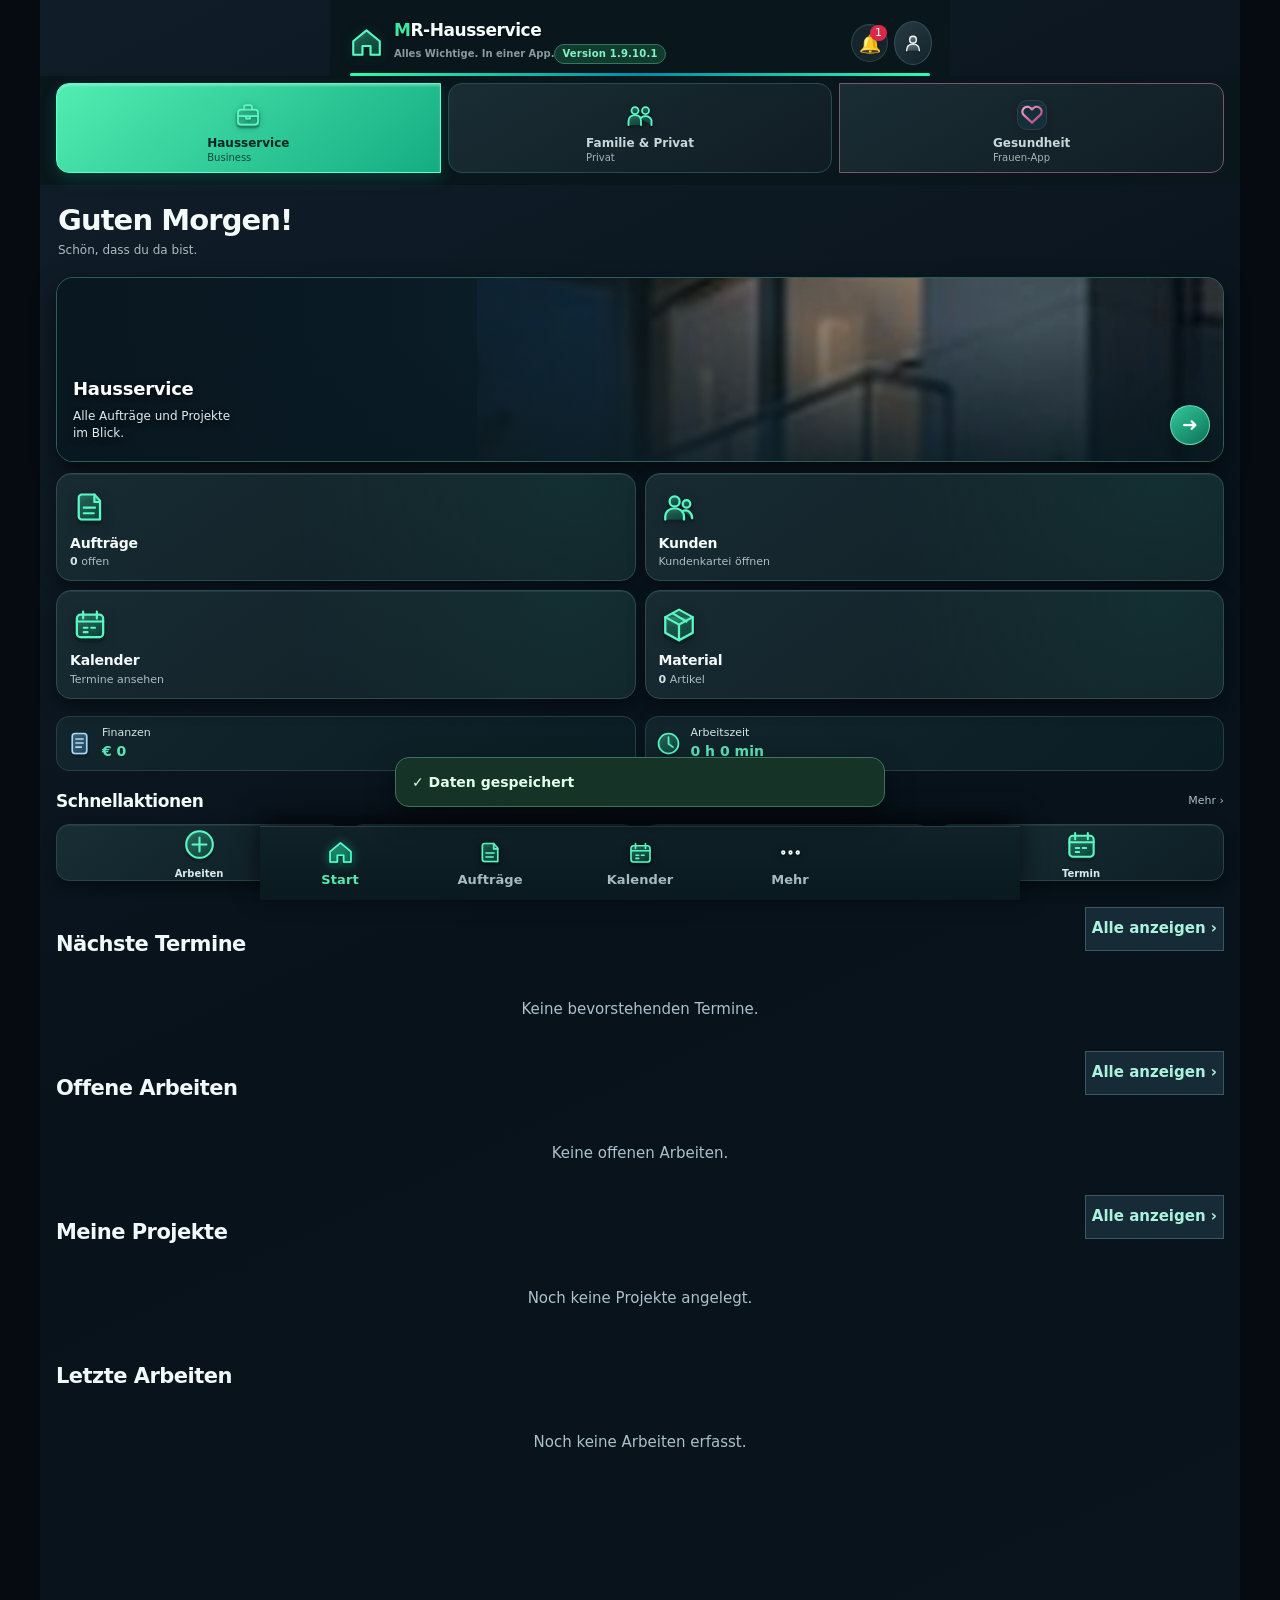
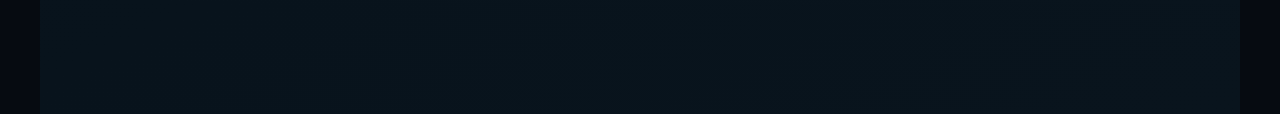
==== index.html @ c1c407f8 "Release V1.9.10.1 (P03): Reinigungsdurchführung, Schritte, Zeitprotokolle und Qualitätskontrolle" ====
<!DOCTYPE html>

<html lang="de"><head><meta charset="utf-8"/><meta content="width=device-width,initial-scale=1,maximum-scale=1,user-scalable=no,viewport-fit=cover" name="viewport"/><meta content="#09121a" name="theme-color"/><title>MR Hausservice · Privat</title><link href="manifest.webmanifest" rel="manifest"/><style>
:root{font-family:system-ui,-apple-system,Segoe UI,Roboto,sans-serif;color:#14161a;background:#f6f8f7;font-size:15px}*{box-sizing:border-box}body{margin:0}button,input,textarea,select{font:inherit}button{cursor:pointer}button:disabled{opacity:.5}.app{max-width:760px;margin:auto;min-height:100dvh;background:#f8faf9;padding-bottom:96px}header{position:sticky;top:0;background:#ffffffee;backdrop-filter:blur(12px);z-index:5;padding:17px 19px 12px;border-bottom:1px solid #edf0ef;display:flex;justify-content:space-between;align-items:center}header strong{display:block;font-size:22px;letter-spacing:-.8px}header small{color:#718078}main{padding:22px 17px}.page{display:none}.page.active{display:block}h1{font-size:28px;letter-spacing:-.8px;margin:2px 0 6px}h2{font-size:19px;margin:24px 0 12px}.muted{color:#64716c}.hint{font-size:13px;color:#69766f}.cards{display:grid;grid-template-columns:repeat(2,1fr);gap:10px;margin:18px 0}.card,.item,.panel{background:white;border:1px solid #e8eeea;border-radius:18px;box-shadow:0 3px 15px #173a2410}.card{padding:16px;min-height:102px;text-align:left}.card span{font-size:12px;color:#627169}.card b{display:block;font-size:23px;margin-top:9px;overflow-wrap:anywhere}.card.green{background:linear-gradient(135deg,#115d39,#0d8352);color:white}.card.green span{color:#d6f0e0}.card.green b{color:white}.tiles{display:grid;grid-template-columns:repeat(3,1fr);gap:10px}.tile{border:1px solid #e7eeea;border-radius:16px;padding:14px 7px;background:white;min-height:94px;text-align:center;color:#17231c}.tile i{display:block;font-size:26px;font-style:normal;margin-bottom:8px}.tile span{font-size:12px;font-weight:650}.item{display:flex;gap:12px;align-items:center;padding:11px;margin:9px 0}.thumb{width:65px;height:65px;object-fit:cover;border-radius:12px;background:#e8f1ec;flex-shrink:0}.item .details{flex:1;min-width:0}.details b{display:block;overflow-wrap:anywhere}.details small{display:block;color:#708078;margin-top:4px}.actions{display:flex;gap:7px;flex-wrap:wrap}.action{background:#eaf4ee;color:#14613b;border:0;border-radius:10px;padding:8px 10px}.action.danger{background:#fcecec;color:#a22d2d}.primary{border:0;background:#116c42;color:white;padding:13px 17px;border-radius:13px;font-weight:700}.secondary{border:1px solid #d7e2db;background:white;padding:12px 15px;border-radius:12px;font-weight:600}.full{width:100%;margin:10px 0}.toolbar{display:flex;gap:8px;align-items:center;margin:15px 0}.toolbar input,.toolbar select{min-width:0;flex:1}.input,textarea,select{background:#fff;border:1px solid #dbe4de;border-radius:11px;padding:12px;width:100%;color:#17211b}label{font-size:13px;font-weight:650;display:block;margin:12px 0 5px}textarea{min-height:72px;resize:vertical}.panel{padding:16px;margin:12px 0}.section-head{display:flex;align-items:center;justify-content:space-between;gap:8px}.nav{position:fixed;bottom:0;left:50%;transform:translateX(-50%);width:min(760px,100%);display:grid;grid-template-columns:repeat(5,1fr);padding:9px 5px calc(9px + env(safe-area-inset-bottom));background:#101116;color:white;border-radius:21px 21px 0 0;z-index:10}.nav button{border:0;background:none;color:#bdc5c0;display:flex;flex-direction:column;align-items:center;gap:3px;font-size:10px;padding:6px 2px;border-radius:13px}.nav button i{font-size:25px;font-style:normal}.nav button.active{background:#2b3033;color:white;font-weight:700}.modal-wrap{position:fixed;inset:0;background:#050d09a8;z-index:20;display:none;align-items:flex-end;justify-content:center}.modal-wrap.show{display:flex}.modal{background:#f9fbfa;border-radius:22px 22px 0 0;padding:20px;width:min(760px,100%);max-height:92dvh;overflow:auto}.modal h2{margin:0}.modal .bar{display:flex;justify-content:space-between;align-items:center}.modal .bar button{border:0;background:#e8efea;border-radius:12px;padding:8px 12px}.row{display:grid;grid-template-columns:1fr 1fr;gap:10px}.photo-grid{display:grid;grid-template-columns:repeat(2,1fr);gap:10px}.photo{background:white;border:1px solid #e4eae6;border-radius:15px;overflow:hidden}.photo img{height:140px;width:100%;object-fit:cover}.photo div{padding:10px}.photo b{display:block}.tag{font-size:12px;color:#116a43;background:#e7f5ec;border-radius:100px;padding:4px 9px}.notice{border:1px solid #f0e4b9;background:#fff9e4;color:#69521c;border-radius:12px;padding:12px;font-size:13px}.empty{padding:30px 8px;color:#7c8680;text-align:center}.divider{border:0;border-top:1px solid #e5ebe7;margin:16px 0}@media(min-width:600px){.cards{grid-template-columns:repeat(4,1fr)}.photo-grid{grid-template-columns:repeat(3,1fr)}}
.location-line{display:grid;grid-template-columns:minmax(0,1fr) 100px 38px;gap:7px;align-items:center;margin:9px 0}.location-line input{min-width:0}.location-line button{height:43px;border:0;border-radius:10px;background:#ffe5e5;color:#9d2222;font-size:19px}.location-pills{display:flex;gap:5px;flex-wrap:wrap;margin:8px 0}.location-pill{font-size:12px;padding:5px 9px;background:#e6f4eb;border-radius:15px;color:#135c38}.stock-locations{margin-top:6px}.stock-locations small{margin:4px 0}.stock-select{width:100%;margin-top:9px}.softbtn{background:#e5f4ea;color:#11633c;border:0;border-radius:10px;padding:10px 12px;font-weight:650}.warn{color:#a45114!important}.section-hint{padding:11px;background:#eaf4ee;border-radius:10px;font-size:13px;color:#28533a;margin:12px 0}
/* Bedienung V1.2 */
button{touch-action:manipulation}button:focus-visible,input:focus-visible,select:focus-visible,textarea:focus-visible{outline:3px solid #3fae73;outline-offset:2px}.nav button{min-height:57px;font-size:11px}.nav button i{font-size:27px}.tile{min-height:110px;padding:17px 6px}.tile span{font-size:13px}.action{min-height:41px}.primary,.secondary,.softbtn{min-height:46px}.section-head{align-items:start}.modal{padding-bottom:calc(22px + env(safe-area-inset-bottom))}#storage-status{background:#edf8f0;padding:12px;border-radius:10px;color:#145b37;font-weight:600}.nav{box-shadow:0 -4px 24px #00000022}@media(max-width:370px){.tiles{grid-template-columns:repeat(2,1fr)}.nav button{font-size:9px}.location-line{grid-template-columns:minmax(0,1fr) 76px 38px}}

/* V1.9.5.1.1 Listensteuerung */
.inventory-controls{display:grid;grid-template-columns:1fr 1fr;gap:6px 10px}.inventory-controls label{margin:0}.inventory-controls select{font-size:13px;padding:9px}.stock-compact{background:#fff;border:1px solid #e1e9e3;border-radius:12px;padding:10px;margin:6px 0}.stock-compact .actions{margin-top:6px}.stock-compact .stock-locations{font-size:11px}.stock-grid{display:grid;grid-template-columns:repeat(2,minmax(0,1fr));gap:10px}.stock-grid .item{display:block;min-width:0}.stock-grid .thumb{width:100%;height:104px;margin-bottom:8px}.stock-grid .actions{margin-top:8px}.stock-grid .details{width:100%}.stock-grid .details b{font-size:13px}.stock-grid .action{padding:7px;font-size:11px}.material-form{display:grid;grid-template-columns:1fr 1fr;gap:9px}.material-form label{margin:4px 0}.material-form .wide{grid-column:1/-1}.material-entry{padding:10px;border:1px solid #dfebe4;background:#fff;border-radius:12px;margin:7px 0}.material-entry small{display:block;color:#66776c}.material-entry .actions{margin-top:7px}.material-notice{font-size:12px;color:#315b42;margin-top:7px}

/* V1.9.5.1.1 Google Drive */
.drive194-setup{border:1px solid #3d5e58;padding:14px;border-radius:15px;margin:12px 0;background:#14272b}
.drive194-setup details{margin-top:12px;padding:8px;border-radius:10px;background:#1c3035}
.drive194-setup li{margin-bottom:8px}.drive194-setup code{word-break:break-all}
.drive194-actions{margin:12px 0}.drive194-actions button{flex:1;min-width:160px}
.drive194-list{display:grid;gap:10px;margin:8px 0 15px}
.drive194-item{border:1px solid #365451;background:#1b2e33;border-radius:14px;padding:13px}
.drive194-item b{display:block;overflow-wrap:anywhere}
.drive194-item small{display:block;color:#b8c6c2;margin:5px 0}
.drive194-item .secondary{margin-top:7px}.drive194-item .secondary:disabled{opacity:.5}

/* V1.9.6 – Schnelle Materialauswahl im Auftrag */
.material-picker196{display:grid;gap:9px}.material-picker-filters{display:grid;grid-template-columns:1fr 1fr;gap:8px}.material-picker-filters select{min-width:0;width:100%}.material-search-results196{max-height:290px;overflow-y:auto;overscroll-behavior:contain;border:1px solid #376154;border-radius:14px;padding:5px;background:#0c1f26}.material-result196{width:100%;display:flex;align-items:center;justify-content:space-between;text-align:left;gap:10px;margin:2px 0;padding:12px;border-radius:10px;background:#162b33;color:#f4f9fb;border:1px solid transparent;min-height:62px;cursor:pointer}.material-result196 b{display:block;font-size:14px}.material-result196 small{display:block;color:#aabcc2;font-size:11px;margin-top:4px;overflow-wrap:anywhere}.material-result196.chosen{border:2px solid #26d196;background:#123d38}.material-qty196{flex-shrink:0;font-weight:700;color:#68dfb0;font-size:12px;max-width:34%;text-align:right}.material-selected196{color:#92e3c0;background:#12352e;border:1px solid #2d715c;border-radius:10px;padding:11px;font-size:12px}.material-picker196>.secondary{width:100%}
@media(max-width:390px){.material-picker-filters{grid-template-columns:1fr}}
.work-kind-panel,.work-kind-detail,.work-kind-total{background:rgba(17,77,67,.15);border:1px solid rgba(52,203,151,.25);border-radius:14px;padding:12px;margin:10px 0}.work-kind-panel strong{display:block;margin-bottom:10px}.work-kind-toggle{display:grid;grid-template-columns:1fr 1fr;gap:8px}.work-kind-toggle label{display:flex;align-items:center;gap:6px;border:1px solid #3f8173;border-radius:12px;padding:12px 8px;font-weight:700}.work-kind-toggle label:has(input:checked){background:linear-gradient(130deg,#0c9860,#075b45);color:white}.work-kind-toggle input{accent-color:#5af8a1}.work-kind-detail[hidden]{display:none!important}.work-kind-total{font-weight:650;color:#69e7ad}#overlay .modal{max-height:92dvh;overflow:auto}

/* V1.9.6.3: Work form mobile-first; other forms remain unchanged. */
body.premium-v192 .work-modal-1963{width:min(100%,980px)!important;max-height:96dvh!important;padding:17px 14px calc(20px + env(safe-area-inset-bottom))!important}
.work-editor-1963 #fields{display:grid;grid-template-columns:minmax(0,1fr);gap:12px;margin-top:14px}
.work1963-card{min-width:0;border:1px solid #28535a;border-radius:19px;padding:13px;background:linear-gradient(145deg,#112630,#091923);box-shadow:0 4px 18px #0002}
.work1963-card>h3{margin:0 0 10px!important;font-size:16px;color:#e9fffa;letter-spacing:.1px}
.work1963-card label{font-size:13px;margin:8px 0 6px;color:#e0f1ec}
.work1963-card input,.work1963-card select,.work1963-card textarea{min-height:46px!important;background:#102834!important;color:#f0fffc!important;border:1px solid #41616b!important;border-radius:12px!important}
.work1963-card input:focus,.work1963-card select:focus,.work1963-card textarea:focus{border-color:#22d68e!important}
.work1963-card .work-kind-panel{margin:0;padding:0;border:0;background:transparent}
.work1963-card .work-kind-toggle{gap:10px}
.work1963-card .work-kind-toggle label{margin:0;min-height:65px;justify-content:center;text-align:center;border-radius:15px;font-size:15px;cursor:pointer}
.work1963-card .work-kind-toggle input{width:auto!important;min-height:0!important;accent-color:#36e9a0}
.work1963-card .work-kind-panel .hint{font-size:12px;line-height:1.45;display:block;margin-top:10px}
.work1963-grid{display:grid;grid-template-columns:repeat(2,minmax(0,1fr));gap:6px 12px}
.work1963-grid .work1963-field:first-child,.work1963-grid .work1963-field:last-child{grid-column:span 2}
.work1963-card .row{gap:10px;grid-template-columns:repeat(2,minmax(0,1fr))}
.work1963-card .row>*{min-width:0}
.work1963-card .work-kind-detail{margin:0 0 8px;padding:9px;border:0;background:rgba(0,120,76,.13)}
.work1963-card .work-kind-detail h3{font-size:14px;margin:0 0 5px}
.work1963-card .work-kind-total{margin:10px 0 0;background:#063929;border:1px solid #228b65;font-size:14px}
.work1963-card.work1963-time{border-color:#15795b;background:linear-gradient(145deg,#10372e,#091d25)}
.work1963-card.work1963-official[hidden]{display:none!important}
.work1963-card.work1963-official #work-kind-official{display:block!important}
.work1963-preview-grid{display:grid;grid-template-columns:repeat(2,minmax(0,1fr));gap:12px}
.work1963-preview-grid small{display:block;font-size:11px;color:#9ebdb5;margin-bottom:4px}
.work1963-preview-grid b{display:block;color:#c6ffdf;overflow-wrap:anywhere;font-size:14px}
.work1963-extra{opacity:.9}
.work-editor-1963>button[type=submit]{position:sticky;bottom:0;z-index:2;background:linear-gradient(115deg,#078650,#20c278)!important;min-height:58px!important;box-shadow:0 -8px 18px #071b1b!important;font-size:17px!important;border-radius:14px!important}
@media (min-width:720px){body.premium-v192 .work-modal-1963{width:min(980px,96vw)!important}.work-editor-1963 #fields{grid-template-columns:repeat(2,minmax(0,1fr));gap:14px}.work1963-kind,.work1963-data,.work1963-summary,.work1963-extra{grid-column:span 2}.work1963-data .work1963-grid{grid-template-columns:repeat(4,minmax(0,1fr))}.work1963-data .work1963-grid .work1963-field:first-child,.work1963-data .work1963-grid .work1963-field:last-child{grid-column:span 2}}
@media(max-width:380px){.work1963-card{padding:10px}.work1963-card .work-kind-toggle label{font-size:13px;padding:8px 3px}.work1963-grid{gap:4px 7px}}
</style><style>
:root{color:#13221b;background:#edf4ef}body{background:#e7f0e9}.app{background:#fbfdfb}header{position:relative;padding:15px 19px;background:#fff;border-bottom:0}header strong{font-size:24px;color:#0b3724}header small{font-weight:650;color:#5f796c}header:after{content:' ';display:block;position:absolute;bottom:0;left:20px;right:20px;height:3px;background:linear-gradient(90deg,#0d7545,#b6e4bb);border-radius:3px}main{padding:18px 15px}h1{font-size:26px}h2{font-size:21px}.hero{background:linear-gradient(112deg,#0a4d31 0%,#167b49 63%,#82bf85 100%);border-radius:22px;padding:23px 18px;margin:0 0 20px;color:#fff;box-shadow:0 12px 28px #125f352b;overflow:hidden;position:relative}.hero:after{content:'⌂';position:absolute;right:10px;bottom:-30px;font-size:150px;opacity:.13}.hero-title{font-size:21px;font-weight:850;letter-spacing:.5px}.leaf{color:#c7fba5}.hero p{margin:5px 0 16px;color:#eef9ef}.hero-motto{font-size:10px;letter-spacing:1px;color:#d1f1d6}.cards{grid-template-columns:repeat(2,minmax(0,1fr))}.card{border:1px solid #e5f0e9;border-radius:17px;box-shadow:0 7px 23px #134b2310}.card.green{background:linear-gradient(135deg,#0d5b36,#13905a)}.quick-grid{display:grid;grid-template-columns:repeat(4,minmax(0,1fr));gap:6px;background:white;border:1px solid #e5efea;padding:11px 5px;border-radius:20px;box-shadow:0 5px 20px #104e2812;margin:16px 0 23px}.quick{border:0;background:white;padding:9px 2px;font-size:12px;font-weight:800;color:#173b29;min-width:0}.quick strong{display:grid;place-items:center;margin:0 auto 8px;background:linear-gradient(145deg,#107044,#0c4f32);color:white;width:47px;height:47px;border-radius:13px;font-size:26px;box-shadow:0 5px 10px #14492a26}.quick small{display:block;font-size:9px;font-weight:500;color:#718277;margin-top:4px}.nav{background:#fff;color:#56635c;border-top:1px solid #e8eeea;border-radius:20px 20px 0 0;grid-template-columns:repeat(6,minmax(0,1fr));padding:6px 2px calc(6px + env(safe-area-inset-bottom))}.nav button{color:#738078;font-size:10px;min-height:57px}.nav button i{font-size:26px;color:inherit;font-weight:850}.nav button.active{background:#e4f5e9;color:#0b683e}.project-card{background:#fff;border:1px solid #e2eae5;border-radius:18px;padding:12px;margin:11px 0;box-shadow:0 5px 16px #134b2410}.project-top{display:flex;gap:12px;align-items:center}.project-img{width:96px;height:100px;object-fit:cover;border-radius:12px;flex-shrink:0}.project-blank{display:grid;place-items:center;background:#e8f4eb;font-size:37px}.project-card .details small{margin-top:7px}.project-card p{margin:8px 2px}.project-card .actions{margin-top:12px}.status{display:inline-block;padding:5px 10px;background:#e5eef8;color:#225c86;border-radius:30px;font-size:11px;font-weight:750;margin-top:9px}.status.working{background:#fff0ca;color:#8a5a08}.status.done{background:#daf5e3;color:#14643b}.progress{height:8px;background:#ecf1ed;border-radius:20px;overflow:hidden;margin:12px 0 6px}.progress span{display:block;height:100%;background:linear-gradient(90deg,#0b693e,#39bc78)}.text-link{border:0;background:transparent;color:#126a40;font-weight:750}.finance-row{padding:13px 0;border-bottom:1px solid #eaf0eb}.finance-row small{display:block;margin-top:5px;color:#6f8076}.primary{background:#116b41}.item,.panel,.photo{box-shadow:0 6px 18px #124e2410}@media(max-width:370px){.quick strong{width:39px;height:39px}.quick{font-size:10px}.nav button{font-size:9px}}
/* V1.9.5.1.1 Themen & stärkere Navigation */
body.theme-green{background:#e7f0e9}.theme-green .app{background:#fbfdfb}
body.theme-blue{background:#eaf1f9}.theme-blue .app{background:#fbfcff}
body.theme-beige{background:#f4efe5}.theme-beige .app{background:#fffdf8}
body.theme-rose{background:#f6ecef}.theme-rose .app{background:#fffafc}
body.theme-gray{background:#edf0f2}.theme-gray .app{background:#fbfcfd}
.theme-grid{display:grid;grid-template-columns:repeat(3,minmax(0,1fr));gap:10px;margin-top:12px}.theme-btn{border:1px solid #dfe8e3;background:#fff;border-radius:16px;padding:10px;text-align:center;color:#193627;font-weight:700}.theme-btn small{display:block;margin-top:6px;font-size:11px;color:#6f7d75}.theme-btn.active{box-shadow:0 0 0 3px #a9dfbc}.theme-chip{display:block;height:38px;border-radius:12px;border:1px solid #dce5df}.theme-chip.green{background:linear-gradient(135deg,#edf7ef,#bde2c6)}.theme-chip.blue{background:linear-gradient(135deg,#eef6fd,#c7dff6)}.theme-chip.beige{background:linear-gradient(135deg,#fcf7ef,#eadab9)}.theme-chip.rose{background:linear-gradient(135deg,#fff3f6,#efcad8)}.theme-chip.gray{background:linear-gradient(135deg,#f7f9fb,#d6dde3)}
#backup-plus-status{background:#eef6ff;border:1px solid #d7e9ff;padding:12px;border-radius:12px;color:#1a4f76;font-weight:600;margin-top:10px}.backup-actions{display:grid;grid-template-columns:1fr 1fr;gap:10px}.backup-actions button{min-height:46px}
.nav button i{display:grid;place-items:center;width:38px;height:38px;margin:0 auto 4px;border-radius:13px;color:#fff;box-shadow:0 7px 16px rgba(0,0,0,.14);font-weight:900}.nav button:nth-child(1) i{background:linear-gradient(180deg,#36c976,#118c49)}.nav button:nth-child(2) i{background:linear-gradient(180deg,#6f94ff,#4969d7)}.nav button:nth-child(3) i{background:linear-gradient(180deg,#ffb34d,#e08100)}.nav button:nth-child(4) i{background:linear-gradient(180deg,#6bd0d8,#15889a)}.nav button:nth-child(5) i{background:linear-gradient(180deg,#ffd466,#e0a900)}.nav button:nth-child(6) i{background:linear-gradient(180deg,#c6a0ff,#8553d0)}.nav button.active{background:#edf7f0;color:#124e31}.nav button.active i{transform:translateY(-1px) scale(1.03);box-shadow:0 8px 18px rgba(0,0,0,.18)}

/* V1.9.5.1.1: helle Seitenhintergründe sichtbar statt ausschließlich Body-Farbe */
body.theme-green{--page-bg:#eaf5ed;--app-bg:#f0f8f2;--panel-tint:#f5fbf6}
body.theme-blue{--page-bg:#dceafa;--app-bg:#eaf3fe;--panel-tint:#f4f9ff}
body.theme-beige{--page-bg:#f3e7d4;--app-bg:#faf1e3;--panel-tint:#fff8ed}
body.theme-rose{--page-bg:#f8e1e8;--app-bg:#fbeef3;--panel-tint:#fff5f8}
body.theme-gray{--page-bg:#e0e6eb;--app-bg:#eef2f5;--panel-tint:#f6f8fa}
body[class*="theme-"]{background:var(--page-bg)!important}
body[class*="theme-"] .app{background:var(--app-bg)!important;min-height:100dvh}
body[class*="theme-"] main{background:var(--app-bg)!important;min-height:calc(100dvh - 160px)}
body[class*="theme-"] .panel{background:var(--panel-tint)}
.stock-scope-bar{display:grid;grid-template-columns:1fr 1fr;gap:10px;margin:16px 0}
.stock-scope-bar button{border:2px solid #d5e3d9;background:#fff;border-radius:16px;min-height:64px;padding:9px;color:#29523a;font-size:15px;font-weight:800}
.stock-scope-bar button.active{border-color:#0f8652;background:linear-gradient(145deg,#e6f7ee,#c6eed9);box-shadow:0 4px 12px #256c4a1c}
.stock-gallery{display:flex;gap:7px;overflow-x:auto;margin:9px 0;padding-bottom:5px}
.stock-gallery img{width:74px;height:74px;object-fit:cover;border-radius:10px;border:1px solid #cadccf;cursor:pointer;flex:0 0 auto}
.stock-photo-edit{display:flex;flex-wrap:wrap;gap:9px;margin:10px 0}
.stock-photo-edit div{position:relative}
.stock-photo-edit img{width:91px;height:91px;object-fit:cover;border-radius:12px}
.stock-photo-edit button{position:absolute;top:0;right:0;background:#b32828;color:white;border:0;border-radius:9px;padding:5px 7px;font-weight:900}
.stock-gallery button{border:0;background:transparent;padding:0}
.stock-details{font-size:12px;color:#526458;margin-top:5px}

/* V1.9.5.1.1 Arbeitsverwaltung */
.work-detail-wrap{display:none;position:fixed;inset:0;z-index:40;background:#08130bbd;align-items:flex-end;justify-content:center}.work-detail-wrap.show{display:flex}.work-detail-panel{background:var(--app-bg,#fafcfb);width:min(760px,100%);max-height:96dvh;overflow:auto;border-radius:23px 23px 0 0;padding:17px 17px calc(30px + env(safe-area-inset-bottom))}.work-detail-panel .bar{display:flex;align-items:center;justify-content:space-between;gap:9px}.work-detail-panel h2{margin:0}.work-progress{height:11px;background:#dfece4;border-radius:10px;overflow:hidden;margin:8px 0}.work-progress span{display:block;background:#24965b;height:100%;border-radius:10px}.work-task{display:flex;gap:9px;align-items:center;padding:11px 6px;border-bottom:1px solid #e3e9e5;font-size:15px}.work-task input{width:21px;height:21px;accent-color:#128050}.work-task.done{text-decoration:line-through;color:#718378}.timer-display{font-variant-numeric:tabular-nums;text-align:center;font-size:37px;font-weight:850;color:#0c6f43;padding:10px 0}.timer-running{color:#078041}.work-button-row{display:flex;gap:8px;flex-wrap:wrap}.work-button-row button{flex:1;min-width:110px}.work-photo-grid{display:grid;grid-template-columns:repeat(3,minmax(0,1fr));gap:8px;margin-top:9px}.work-photo{position:relative}.work-photo img{width:100%;height:95px;object-fit:cover;border-radius:12px}.work-photo button{position:absolute;right:0;top:0;border:0;border-radius:8px;background:#b62222;color:#fff;font-weight:900;padding:5px 8px}.work-summary{background:#ecf8ef;border-radius:14px;padding:12px;margin:12px 0;color:#16482a}.work-card{display:block}.work-card .work-button-row{margin-top:10px}.work-card .progress{margin:10px 0 4px}.work-muted{font-size:12px;color:#67786b}.work-photo-upload{display:flex;gap:8px;flex-wrap:wrap}.work-photo-upload label{flex:1;min-width:120px}.work-photo-upload input{width:100%}.work-detail-panel .panel{background:white}#home-open-works .work-card{margin-bottom:12px}

/* V1.9.5.1.1: manuelle Cloud-Dateisicherung für Android und Windows */
.cloud-guide{border:1px solid #b7ddc3;background:linear-gradient(155deg,#f1fbf3,#fff 42%)}
.cloud-steps{display:grid;gap:12px;margin:16px 0}
.cloud-steps>div{padding:14px;border:1px solid #dfede3;background:#fff;border-radius:14px}
.cloud-steps b{font-size:15px}
.cloud-number{display:inline-grid;place-items:center;background:#117744;color:#fff;width:26px;height:26px;border-radius:50%;font-weight:800;margin-right:9px}
.cloud-status{padding:10px 13px;border-radius:11px;background:#e9f6ed;color:#215c3b;font-size:13px;overflow-wrap:anywhere}
.cloud-help{padding:13px 0 2px}.cloud-help a{color:#116c42;font-weight:700;overflow-wrap:anywhere}
.cloud-help button{margin:5px 0}
@media(min-width:650px){.cloud-steps{grid-template-columns:1fr 1fr}.cloud-steps>div{min-width:0}}

/* V1.9.5.1.1 Freigegebenes Layout: gleiche untere Navigation wie V1.9 */
.top-actions{display:flex;align-items:center;gap:12px}.bell-btn{border:0;background:transparent;position:relative;font-size:25px;padding:6px}.bell-btn span{position:absolute;right:0;top:0;color:white;background:#e22c37;border-radius:12px;padding:0 5px;font-size:11px}.bell-btn span:empty{display:none}
.hero{padding-right:112px}.hero-calendar{z-index:2;position:absolute;right:12px;top:16px;bottom:16px;width:90px;border:1px solid #ffffff5b;border-radius:17px;background:#ffffff15;color:white;font-size:36px;font-weight:700}.hero-calendar small{display:block;font-size:14px}.clickable-stat{text-align:left;cursor:pointer;width:100%}.clickable-stat:active{transform:scale(.985)}
.calendar-month{display:grid;grid-template-columns:repeat(7,minmax(0,1fr));gap:3px;margin:15px 0}.calendar-weekday{text-align:center;font-size:12px;color:#637c6c}.calendar-day{border:0;background:#f2f8f4;border-radius:10px;min-height:48px;position:relative;color:#163c27;font-weight:700}.calendar-day.other{opacity:.4}.calendar-day.selected{background:#087342;color:white}.calendar-day i{display:block;font-size:10px;font-style:normal;height:10px;color:#dd8730}.calendar-entry{display:flex;align-items:center;gap:10px;background:white;border:1px solid #e5eee8;border-radius:14px;padding:11px;margin:8px 0}.calendar-entry .details{flex:1;min-width:0}.calendar-entry b{display:block}.calendar-entry small{color:#62746b}.calendar-entry img{width:64px;height:56px;object-fit:cover;border-radius:9px}.calendar-entry button{border:0;background:#e5f3e9;border-radius:10px;padding:9px;color:#0a6038}.photo-open{border:0;background:transparent;display:block;padding:0;width:100%;cursor:zoom-in}.photo-open img{display:block;width:100%}.viewer-overlay{position:fixed;inset:0;background:#07110eeb;z-index:99;display:flex;flex-direction:column;align-items:center;justify-content:center;padding:15px}.viewer-overlay img{max-width:100%;max-height:75vh;object-fit:contain}.viewer-bar{display:flex;justify-content:space-between;gap:15px;color:white;width:100%;max-width:760px;padding:12px}.viewer-overlay button{color:white;background:#16482f;border:1px solid #568a6b;border-radius:10px;padding:12px}.report-gallery img{object-fit:cover}.app .work-detail-wrap{z-index:22}
@media(max-width:360px){.hero{padding-right:95px}.hero-calendar{width:77px}.calendar-day{min-height:42px}}

/* MR Hausservice 1.9.3 · freigegebener Entwurf 2: Dunkel Modern Premium */
:root{color-scheme:dark}
body.premium-v192{--page-bg:#060d13;--app-bg:#09121a;--panel-tint:#111e28;background:#060b11!important;color:#f3f8fa!important;font-family:system-ui,-apple-system,Segoe UI,Roboto,sans-serif}
body.premium-v192 .app,body.premium-v192 main{background:linear-gradient(155deg,#101c27 0%,#07121b 48%,#09141d 100%)!important;color:#f3f8fa!important}
body.premium-v192 header{background:linear-gradient(108deg,#061017,#0f2630 68%,#07131c)!important;border-bottom:1px solid #234751;box-shadow:0 8px 24px #0006}
body.premium-v192 header strong{color:#f9ffff;font-weight:850;letter-spacing:-.8px;text-shadow:0 1px 2px #0008}
body.premium-v192 header strong::first-letter{color:#41e8a1}
body.premium-v192 header small,body.premium-v192 .muted,body.premium-v192 .hint,body.premium-v192 .details small,body.premium-v192 .work-muted,body.premium-v192 .card span,body.premium-v192 .project-card small,body.premium-v192 .photo small,body.premium-v192 .tile span,body.premium-v192 .finance-row small{color:#b4c6d1!important}
body.premium-v192 header:after{background:linear-gradient(90deg,#2bffab,#008da4,#2efcb5)}
body.premium-v192 h1,body.premium-v192 h2,body.premium-v192 h3,body.premium-v192 label{color:#f2f9fb}
body.premium-v192 .hero{background:radial-gradient(circle at 88% 40%,#156e6670,transparent 31%),linear-gradient(115deg,#06191f 0%,#0c3b36 67%,#00734e 100%)!important;border:1px solid #2d9b81;box-shadow:0 15px 35px #0008,inset 0 1px 1px #b4fff433;border-radius:24px}
body.premium-v192 .hero:after{opacity:.10;color:#88ffe5;pointer-events:none}
body.premium-v192 .hero-title{color:#fff;text-shadow:0 2px 8px #000a}
body.premium-v192 .hero-calendar{border:1px solid #4fe5c788;background:linear-gradient(155deg,#176f63,#051a24);box-shadow:inset 0 1px 1px #8cfde388,0 9px 20px #0008;text-shadow:0 1px 5px #001}
body.premium-v192 .hero-calendar:active{transform:scale(.97)}
body.premium-v192 .card,body.premium-v192 .item,body.premium-v192 .panel,body.premium-v192 .project-card,body.premium-v192 .photo,body.premium-v192 .stock-compact,body.premium-v192 .calendar-entry,body.premium-v192 .report-box,body.premium-v192 .report-line,body.premium-v192 .material-entry,body.premium-v192 .work-summary,body.premium-v192 .cloud-steps>div{color:#f4f9fb!important;background:linear-gradient(135deg,#162631,#0d1b27)!important;border:1px solid #334e5b!important;box-shadow:inset 0 1px 0 #b8fff00c,0 8px 20px #0004!important}
body.premium-v192 .card{border-radius:19px!important;min-height:108px}
body.premium-v192 .card.green{background:linear-gradient(125deg,#095841,#073b35 70%,#111f2a)!important;border-color:#2cd8a4!important;box-shadow:inset 0 1px 1px #a5ffe744,0 6px 20px #04a56c33!important}
body.premium-v192 #summary .card:nth-child(2),body.premium-v192 #finance-cards .card:nth-child(2){border-color:#38658c!important;background:linear-gradient(145deg,#163047,#101d2a)!important}
body.premium-v192 #summary .card:nth-child(3){border-color:#6d4d93!important;background:linear-gradient(145deg,#2a2245,#121b29)!important}
body.premium-v192 #summary .card:nth-child(4){border-color:#8b5934!important;background:linear-gradient(145deg,#382819,#151b27)!important}
body.premium-v192 .card b{color:#f8ffff!important;text-shadow:0 2px 4px #0005}
body.premium-v192 .quick-grid{background:linear-gradient(145deg,#162a37,#0c1923)!important;border:1px solid #2e5160;box-shadow:0 8px 25px #0007;border-radius:20px}
body.premium-v192 .quick{color:#f4fcff;background:transparent!important}
body.premium-v192 .quick strong{border:1px solid #ffffff55;box-shadow:inset 0 3px 3px #ffffff56,inset 0 -5px 5px #0019,0 7px 16px #000a!important;border-radius:15px;transform:translateY(-1px)}
body.premium-v192 .quick:nth-child(1) strong{background:linear-gradient(155deg,#35eaaa,#03815f)!important}
body.premium-v192 .quick:nth-child(2) strong{background:linear-gradient(155deg,#52c3ff,#0b65b3)!important}
body.premium-v192 .quick:nth-child(3) strong{background:linear-gradient(155deg,#ffc066,#c76408)!important}
body.premium-v192 .quick:nth-child(4) strong{background:linear-gradient(155deg,#ce9aff,#7023b0)!important}
body.premium-v192 .quick small{color:#bacbd5!important}
body.premium-v192 .nav{background:linear-gradient(165deg,#182732,#07131d)!important;border:1px solid #274653!important;box-shadow:0 -9px 30px #000a;backdrop-filter:blur(14px)}
body.premium-v192 .nav button{color:#c6d7e0!important}
body.premium-v192 .nav button.active{background:linear-gradient(155deg,#123f38,#0c2b31)!important;color:#ffffff!important;border:1px solid #2db990}
body.premium-v192 .nav button i{box-shadow:inset 0 2px 2px #ffffff70,inset 0 -4px 4px #0016,0 6px 13px #000b!important;border-radius:13px}
body.premium-v192 .bell-btn{background:linear-gradient(145deg,#1d3843,#0b1923);border:1px solid #31545e;color:#fff;box-shadow:inset 0 1px 2px #ffffff2f,0 6px 15px #0005;border-radius:14px}
body.premium-v192 .bell-btn span{background:#d9284a!important;color:white!important}
body.premium-v192 .primary,body.premium-v192 .softbtn{background:linear-gradient(145deg,#078e69,#03553f)!important;color:#f8fffc!important;border:1px solid #32c79f!important;box-shadow:inset 0 1px 2px #c1ffe648,0 6px 14px #0007}
body.premium-v192 .secondary,body.premium-v192 .action,body.premium-v192 .calendar-entry button,body.premium-v192 .text-link{background:#172b37!important;color:#aaf3dc!important;border:1px solid #375866!important}
body.premium-v192 .action.danger{background:#491e2d!important;color:#ffc0cb!important;border-color:#78404b!important}
body.premium-v192 input,body.premium-v192 select,body.premium-v192 textarea,body.premium-v192 .input{background:#0c1b26!important;color:#f9fdff!important;border:1px solid #45606d!important;color-scheme:dark}
body.premium-v192 input::placeholder,body.premium-v192 textarea::placeholder{color:#9ab0bc}
body.premium-v192 .modal,body.premium-v192 .work-detail-panel{background:#0a1822!important;color:#f7ffff!important;border-top:1px solid #416777}
body.premium-v192 .work-detail-panel .panel{background:#122531!important}
body.premium-v192 .timer-display{color:#48e4ad!important}
body.premium-v192 .calendar-day{background:#172d38!important;color:#edfaff!important;border:1px solid #2d4c5b!important}
body.premium-v192 .calendar-day.selected{background:linear-gradient(150deg,#047d59,#024e40)!important;color:white!important;border-color:#31d6a1!important}
body.premium-v192 .calendar-day.other{opacity:.42}
body.premium-v192 .calendar-weekday{color:#b8cad3}
body.premium-v192 .work-progress,body.premium-v192 .progress{background:#27434a!important}
body.premium-v192 .work-progress span,body.premium-v192 .progress span{background:linear-gradient(90deg,#13a879,#60f3b4)!important}
body.premium-v192 #storage-status,body.premium-v192 #backup-plus-status,body.premium-v192 .cloud-status,body.premium-v192 .section-hint,body.premium-v192 .report-badge,body.premium-v192 .location-pill,body.premium-v192 .tag{background:#173b3b!important;color:#c0ffe4!important;border:1px solid #327568!important}
body.premium-v192 .notice-actions{display:flex;gap:8px;flex-wrap:wrap;margin:12px 0}
body.premium-v192 .notice-entry{align-items:flex-start;gap:9px}
body.premium-v192 .notice-entry .details{min-width:0;overflow-wrap:anywhere}
body.premium-v192 .notice-entry-actions{display:flex;flex-direction:column;gap:6px;flex:0 0 auto}
body.premium-v192 .notice-entry-actions button{font-size:12px;padding:7px 9px;min-height:34px}
body.premium-v192 .notice-entry-actions .notice-done{background:#095840!important;border-color:#26c08e!important;color:#eefff8!important}
body.premium-v192 .notice-entry.notice-read{opacity:.6}
body.premium-v192 .notice-type-icon{font-size:25px}
body.premium-v192 .theme-grid,body.premium-v192 .theme-btn{display:none}
body.premium-v192 .photo,body.premium-v192 .stock-grid .item{overflow:hidden}
body.premium-v192 .viewer-overlay{background:#050e13f7!important}
body.premium-v192 .viewer-overlay button{background:#173b3a!important;border:1px solid #31aa83!important}
body.premium-v192 .empty{color:#acc1cb!important}
body.premium-v192 .notice,body.premium-v192 .material-notice{background:#262821!important;color:#ffe2a0!important;border-color:#655335!important}
body.premium-v192 .theme-btn.active{box-shadow:none}
body.premium-v192 .finance-row,body.premium-v192 .divider{border-color:#304957!important}
body.premium-v192 a{color:#7fe8c8}
@media(max-width:370px){body.premium-v192 .notice-entry{flex-wrap:wrap}body.premium-v192 .notice-entry-actions{flex-direction:row;width:100%;justify-content:flex-end}}

/* V1.9.5.1.1 Bedienbarkeit, klare Rückmeldungen */
button{min-height:43px;touch-action:manipulation} .primary,.secondary,.action,.softbtn{min-height:46px;font-weight:700}
button:focus-visible{outline:3px solid #73d9ac;outline-offset:3px}
.page-head193{display:flex;align-items:center;gap:10px;margin-bottom:15px}.page-head193 h1{margin:0}.back193{flex-shrink:0;border:1px solid #496b60;background:#223a33;color:#e6fff0;padding:10px 14px;border-radius:13px;font-weight:750}
#toast193{position:fixed;bottom:calc(93px + env(safe-area-inset-bottom));left:50%;transform:translateX(-50%);z-index:130;width:min(490px,calc(100% - 28px));border:1px solid #3a765a;border-radius:14px;background:#153326;color:#e3ffea;padding:14px 16px;box-shadow:0 12px 30px #0007;font-size:14px;font-weight:650}
#toast193.error{border-color:#b85c68;background:#431e27;color:#fff0f0}
.backup193{border:1px solid #385d4e;border-radius:14px;padding:12px;margin-top:12px}
.work-shortcuts193{display:grid;grid-template-columns:repeat(2,minmax(0,1fr));gap:9px;margin:12px 0}.work-shortcuts193 button{border:1px solid #345e4a;background:#203c30;border-radius:12px;padding:12px 8px;color:#e6fff0;text-align:center;font-weight:700}
.work-shortcuts193 button:active{background:#32694b}
@media (min-width:560px){.work-shortcuts193{grid-template-columns:repeat(4,minmax(0,1fr))}}

/* MR-Hausservice V1.9.5.1.1 – abgestimmtes Premium Dark Design & Bedienung */
body.premium-v192{font-family:Inter,system-ui,-apple-system,"Segoe UI",Roboto,Arial,sans-serif;--premium-card:#11232e;--premium-stroke:#294853;--premium-green:#22d9a0;line-height:1.46}
body.premium-v192 h1,body.premium-v192 h2,body.premium-v192 h3{letter-spacing:-.025em;line-height:1.25}
body.premium-v192 header strong,body.premium-v192 .hero-title{font-family:"Trebuchet MS",system-ui,sans-serif;letter-spacing:-.045em}
body.premium-v192 .page>.panel,body.premium-v192 .project-card,body.premium-v192 .item{border-radius:19px;border-color:#31505d!important;box-shadow:0 9px 24px #0006,inset 0 1px #d9fff00a}
body.premium-v192 .card{padding:17px!important;box-shadow:0 12px 26px #0006,inset 0 1px #ffffff13!important;transition:transform .15s ease,border-color .15s ease}
body.premium-v192 .card:active,body.premium-v192 .quick:active{transform:scale(.985)}
body.premium-v192 .quick-grid{gap:10px!important;padding:15px 9px!important}
body.premium-v192 .quick{border-radius:14px;min-height:105px!important;display:flex;flex-direction:column;align-items:center;justify-content:center;gap:3px}
body.premium-v192 .quick strong{font-family:system-ui;font-size:25px;width:52px;height:52px}
body.premium-v192 .quick small{font-size:10px!important}
body.premium-v192 button,body.premium-v192 .action{min-height:44px;touch-action:manipulation}
body.premium-v192 .nav button{min-height:64px!important;border-radius:14px}
body.premium-v192 .nav button i{width:42px;height:42px;font-size:26px;transition:transform .15s}
body.premium-v192 .nav button:active i{transform:translateY(2px) scale(.96)}
body.premium-v192 .modal .primary,body.premium-v192 form .primary{min-height:52px;font-weight:750}
body.premium-v192 .work-shortcuts193{display:grid!important;grid-template-columns:repeat(2,minmax(0,1fr));gap:10px;margin:0 0 14px}
body.premium-v192 .work-shortcuts193 button{min-height:64px!important;border:1px solid #315c60!important;border-radius:16px!important;background:linear-gradient(145deg,#173e40,#12212e)!important;color:#e4fff5!important;font-size:14px;font-weight:750;padding:12px;box-shadow:inset 0 1px #ffffff18,0 5px 15px #0006}
body.premium-v192 .work-shortcuts193 button:nth-child(2){border-color:#42619b!important}
body.premium-v192 .work-shortcuts193 button:nth-child(3){border-color:#805c45!important}
body.premium-v192 .work-shortcuts193 button:nth-child(4){border-color:#6b5292!important}
body.premium-v192 .work-shortcuts193 button:nth-child(5){grid-column:1/-1}
body.premium-v192 .work-shortcuts193 button:active{transform:scale(.98)}
.premium-page-tools{display:flex;align-items:center;justify-content:space-between;gap:10px;margin-bottom:13px}
.premium-back{display:inline-flex;align-items:center;gap:6px;min-width:110px;min-height:44px;border:1px solid #345564;border-radius:12px;padding:10px 14px;background:#122a36;color:#b6ffe4;font-weight:750}
.premium-home-shortcuts-title{display:flex;align-items:center;justify-content:space-between;gap:10px;margin-top:18px}
.premium-quick-config{background:#172f3a;color:#bcffe8;border:1px solid #3c6d6d;border-radius:12px;padding:9px 12px;font-weight:650;font-size:12px}
.premium-config-list{display:grid;grid-template-columns:repeat(2,minmax(0,1fr));gap:8px;margin-bottom:12px}
.premium-config-option{display:flex;align-items:center;gap:8px;padding:9px;border:1px solid #3c5761;border-radius:10px;background:#112834;color:#f0fff7;font-size:13px}
.premium-config-option input{accent-color:#21d49a;min-width:17px;min-height:17px}
.premium-config-buttons{display:flex;justify-content:flex-end;gap:8px}
.premium-config-note{font-size:12px;color:#b0c9cc;margin:6px 0 12px}
.premium-save-indicator{font-size:12px;color:#bbd9d9;border:1px solid #31535e;background:#112631;padding:8px 11px;border-radius:13px;display:flex;align-items:center;gap:8px;min-height:36px}
.premium-save-indicator[data-cloud='true']{border-color:#319374;color:#a7ffda}
.premium-label-status{display:block;font-size:12px;color:#a8c8cc;margin-top:9px}
body.premium-v192 .stock-details-overlay>div{background:#102430!important;color:#eafff5!important;border:1px solid #315663}
body.premium-v192 .stock-details-overlay p{color:#d6e9ea}
body.premium-v192 #summary .card span,body.premium-v192 #finance-cards .card span{font-size:12px!important}
@media(min-width:900px){body.premium-v192 .app{max-width:1200px!important}body.premium-v192 main{padding:26px 38px!important}body.premium-v192 .cards{grid-template-columns:repeat(4,minmax(0,1fr))!important}body.premium-v192 .quick-grid{grid-template-columns:repeat(4,minmax(0,1fr));padding:18px!important;max-width:780px}body.premium-v192 .quick{min-height:120px!important}body.premium-v192 .photo-grid{grid-template-columns:repeat(4,minmax(0,1fr))}body.premium-v192 .stock-grid{grid-template-columns:repeat(3,minmax(0,1fr))}body.premium-v192 .nav{max-width:1200px!important}body.premium-v192 .work-detail-panel{width:min(980px,96vw)!important}body.premium-v192 .modal{width:min(860px,95vw)!important}}
@media(max-width:420px){.premium-save-indicator{font-size:11px}.premium-config-list{grid-template-columns:1fr 1fr}body.premium-v192 .card{padding:12px!important}body.premium-v192 .card b{font-size:20px!important}}
.album-photo-edit{display:grid;grid-template-columns:repeat(3,minmax(0,1fr));gap:9px;margin:13px 0}.album-photo-item{position:relative;min-width:0}.album-photo-item img{width:100%;aspect-ratio:1;object-fit:cover;border-radius:12px}.album-photo-item button{position:absolute;top:3px;right:3px;background:#a92735;color:white;border:0;padding:6px 9px;border-radius:9px}.photo-open{display:block;position:relative;width:100%;padding:0;border:0;background:transparent}.photo-open img{display:block;width:100%;height:165px;object-fit:cover}.album-counter{position:absolute;right:8px;bottom:8px;padding:5px 9px;background:#091918dd;color:#fff;border:1px solid #4ba287;border-radius:10px;font-size:12px;font-weight:750}

/* V1.9.6.3: Work form mobile-first; other forms remain unchanged. */
body.premium-v192 .work-modal-1963{width:min(100%,980px)!important;max-height:96dvh!important;padding:17px 14px calc(20px + env(safe-area-inset-bottom))!important}
.work-editor-1963 #fields{display:grid;grid-template-columns:minmax(0,1fr);gap:12px;margin-top:14px}
.work1963-card{min-width:0;border:1px solid #28535a;border-radius:19px;padding:13px;background:linear-gradient(145deg,#112630,#091923);box-shadow:0 4px 18px #0002}
.work1963-card>h3{margin:0 0 10px!important;font-size:16px;color:#e9fffa;letter-spacing:.1px}
.work1963-card label{font-size:13px;margin:8px 0 6px;color:#e0f1ec}
.work1963-card input,.work1963-card select,.work1963-card textarea{min-height:46px!important;background:#102834!important;color:#f0fffc!important;border:1px solid #41616b!important;border-radius:12px!important}
.work1963-card input:focus,.work1963-card select:focus,.work1963-card textarea:focus{border-color:#22d68e!important}
.work1963-card .work-kind-panel{margin:0;padding:0;border:0;background:transparent}
.work1963-card .work-kind-toggle{gap:10px}
.work1963-card .work-kind-toggle label{margin:0;min-height:65px;justify-content:center;text-align:center;border-radius:15px;font-size:15px;cursor:pointer}
.work1963-card .work-kind-toggle input{width:auto!important;min-height:0!important;accent-color:#36e9a0}
.work1963-card .work-kind-panel .hint{font-size:12px;line-height:1.45;display:block;margin-top:10px}
.work1963-grid{display:grid;grid-template-columns:repeat(2,minmax(0,1fr));gap:6px 12px}
.work1963-grid .work1963-field:first-child,.work1963-grid .work1963-field:last-child{grid-column:span 2}
.work1963-card .row{gap:10px;grid-template-columns:repeat(2,minmax(0,1fr))}
.work1963-card .row>*{min-width:0}
.work1963-card .work-kind-detail{margin:0 0 8px;padding:9px;border:0;background:rgba(0,120,76,.13)}
.work1963-card .work-kind-detail h3{font-size:14px;margin:0 0 5px}
.work1963-card .work-kind-total{margin:10px 0 0;background:#063929;border:1px solid #228b65;font-size:14px}
.work1963-card.work1963-time{border-color:#15795b;background:linear-gradient(145deg,#10372e,#091d25)}
.work1963-card.work1963-official[hidden]{display:none!important}
.work1963-card.work1963-official #work-kind-official{display:block!important}
.work1963-preview-grid{display:grid;grid-template-columns:repeat(2,minmax(0,1fr));gap:12px}
.work1963-preview-grid small{display:block;font-size:11px;color:#9ebdb5;margin-bottom:4px}
.work1963-preview-grid b{display:block;color:#c6ffdf;overflow-wrap:anywhere;font-size:14px}
.work1963-extra{opacity:.9}
.work-editor-1963>button[type=submit]{position:sticky;bottom:0;z-index:2;background:linear-gradient(115deg,#078650,#20c278)!important;min-height:58px!important;box-shadow:0 -8px 18px #071b1b!important;font-size:17px!important;border-radius:14px!important}
@media (min-width:720px){body.premium-v192 .work-modal-1963{width:min(980px,96vw)!important}.work-editor-1963 #fields{grid-template-columns:repeat(2,minmax(0,1fr));gap:14px}.work1963-kind,.work1963-data,.work1963-summary,.work1963-extra{grid-column:span 2}.work1963-data .work1963-grid{grid-template-columns:repeat(4,minmax(0,1fr))}.work1963-data .work1963-grid .work1963-field:first-child,.work1963-data .work1963-grid .work1963-field:last-child{grid-column:span 2}}
@media(max-width:380px){.work1963-card{padding:10px}.work1963-card .work-kind-toggle label{font-size:13px;padding:8px 3px}.work1963-grid{gap:4px 7px}}
</style><style id="update-1954-style">
/* V1.9.6: full-width 5-item navigation without empty sixth slot */
body.premium-v192 .nav{width:100%!important;max-width:760px!important;grid-template-columns:repeat(5,minmax(0,1fr))!important;gap:1px!important;padding:8px 3px calc(8px + env(safe-area-inset-bottom))!important;box-sizing:border-box!important}
body.premium-v192 .nav button{width:100%;min-width:0;min-height:84px!important;padding:7px 1px!important;font-size:clamp(10px,2.65vw,13px)!important;gap:7px!important;display:flex!important;justify-content:center!important;align-items:center!important}
body.premium-v192 .nav button i{width:clamp(47px,14vw,72px)!important;height:clamp(47px,14vw,72px)!important;font-size:clamp(28px,8vw,37px)!important;display:grid!important;place-items:center!important}
.work-video-grid{display:grid;grid-template-columns:repeat(2,minmax(0,1fr));gap:10px;margin:10px 0}.work-video-card{position:relative;border:1px solid #375c65;border-radius:13px;background:#142a35;padding:7px;min-width:0}.work-video-card video{width:100%;max-height:165px;border-radius:9px;display:block;background:#070e13}.work-video-card small{display:block;margin-top:6px;overflow-wrap:anywhere;color:#b9cbd1}.work-video-card button{width:100%;margin-top:6px}.viewer-overlay video{width:min(94vw,900px);max-height:75dvh;background:#000;border-radius:10px;object-fit:contain}.video-upload-hint{font-size:12px;color:#aec9d0;margin:7px 0 14px;line-height:1.5}
@media(max-width:360px){body.premium-v192 .nav button{min-height:72px!important}body.premium-v192 .nav button i{width:45px!important;height:45px!important;font-size:27px!important}}

/* V1.9.6.3: Work form mobile-first; other forms remain unchanged. */
body.premium-v192 .work-modal-1963{width:min(100%,980px)!important;max-height:96dvh!important;padding:17px 14px calc(20px + env(safe-area-inset-bottom))!important}
.work-editor-1963 #fields{display:grid;grid-template-columns:minmax(0,1fr);gap:12px;margin-top:14px}
.work1963-card{min-width:0;border:1px solid #28535a;border-radius:19px;padding:13px;background:linear-gradient(145deg,#112630,#091923);box-shadow:0 4px 18px #0002}
.work1963-card>h3{margin:0 0 10px!important;font-size:16px;color:#e9fffa;letter-spacing:.1px}
.work1963-card label{font-size:13px;margin:8px 0 6px;color:#e0f1ec}
.work1963-card input,.work1963-card select,.work1963-card textarea{min-height:46px!important;background:#102834!important;color:#f0fffc!important;border:1px solid #41616b!important;border-radius:12px!important}
.work1963-card input:focus,.work1963-card select:focus,.work1963-card textarea:focus{border-color:#22d68e!important}
.work1963-card .work-kind-panel{margin:0;padding:0;border:0;background:transparent}
.work1963-card .work-kind-toggle{gap:10px}
.work1963-card .work-kind-toggle label{margin:0;min-height:65px;justify-content:center;text-align:center;border-radius:15px;font-size:15px;cursor:pointer}
.work1963-card .work-kind-toggle input{width:auto!important;min-height:0!important;accent-color:#36e9a0}
.work1963-card .work-kind-panel .hint{font-size:12px;line-height:1.45;display:block;margin-top:10px}
.work1963-grid{display:grid;grid-template-columns:repeat(2,minmax(0,1fr));gap:6px 12px}
.work1963-grid .work1963-field:first-child,.work1963-grid .work1963-field:last-child{grid-column:span 2}
.work1963-card .row{gap:10px;grid-template-columns:repeat(2,minmax(0,1fr))}
.work1963-card .row>*{min-width:0}
.work1963-card .work-kind-detail{margin:0 0 8px;padding:9px;border:0;background:rgba(0,120,76,.13)}
.work1963-card .work-kind-detail h3{font-size:14px;margin:0 0 5px}
.work1963-card .work-kind-total{margin:10px 0 0;background:#063929;border:1px solid #228b65;font-size:14px}
.work1963-card.work1963-time{border-color:#15795b;background:linear-gradient(145deg,#10372e,#091d25)}
.work1963-card.work1963-official[hidden]{display:none!important}
.work1963-card.work1963-official #work-kind-official{display:block!important}
.work1963-preview-grid{display:grid;grid-template-columns:repeat(2,minmax(0,1fr));gap:12px}
.work1963-preview-grid small{display:block;font-size:11px;color:#9ebdb5;margin-bottom:4px}
.work1963-preview-grid b{display:block;color:#c6ffdf;overflow-wrap:anywhere;font-size:14px}
.work1963-extra{opacity:.9}
.work-editor-1963>button[type=submit]{position:sticky;bottom:0;z-index:2;background:linear-gradient(115deg,#078650,#20c278)!important;min-height:58px!important;box-shadow:0 -8px 18px #071b1b!important;font-size:17px!important;border-radius:14px!important}
@media (min-width:720px){body.premium-v192 .work-modal-1963{width:min(980px,96vw)!important}.work-editor-1963 #fields{grid-template-columns:repeat(2,minmax(0,1fr));gap:14px}.work1963-kind,.work1963-data,.work1963-summary,.work1963-extra{grid-column:span 2}.work1963-data .work1963-grid{grid-template-columns:repeat(4,minmax(0,1fr))}.work1963-data .work1963-grid .work1963-field:first-child,.work1963-data .work1963-grid .work1963-field:last-child{grid-column:span 2}}
@media(max-width:380px){.work1963-card{padding:10px}.work1963-card .work-kind-toggle label{font-size:13px;padding:8px 3px}.work1963-grid{gap:4px 7px}}
</style><style>
/* V1.9.6.1: neue, ergänzende Anzeigen. Bestehende Gestaltung bleibt erhalten. */
.mr1961-grid{display:grid;grid-template-columns:repeat(auto-fit,minmax(145px,1fr));gap:10px;margin:12px 0}
.mr1961-box{border:1px solid var(--line,#32504d);border-radius:13px;padding:12px;background:rgba(70,120,105,.08)}
.mr1961-box b{display:block;font-size:1.15rem;margin-top:5px;overflow-wrap:anywhere}
.mr1961-progress{height:12px;border-radius:9px;background:rgba(128,128,128,.22);overflow:hidden;margin:12px 0}
.mr1961-progress>div{height:100%;width:0;background:#18b67c;transition:width .3s}
.mr1961-actions{display:flex;gap:10px;flex-wrap:wrap;margin:12px 0}
.mr1961-muted{opacity:.8;font-size:.9em}
@media print{body *{visibility:hidden!important}#mr1961-print-root,#mr1961-print-root *{visibility:visible!important}#mr1961-print-root{position:absolute;left:0;top:0;width:100%;background:white!important;color:black!important;padding:16px;font-family:Arial,sans-serif}#mr1961-print-root .panel,#mr1961-print-root .report-box{background:white!important;color:black!important;border-color:#aaa!important}#mr1961-print-root img{max-height:220px;object-fit:contain}#mr1961-print-root button,#mr1961-print-root input{display:none!important}}

/* V1.9.6.3: Work form mobile-first; other forms remain unchanged. */
body.premium-v192 .work-modal-1963{width:min(100%,980px)!important;max-height:96dvh!important;padding:17px 14px calc(20px + env(safe-area-inset-bottom))!important}
.work-editor-1963 #fields{display:grid;grid-template-columns:minmax(0,1fr);gap:12px;margin-top:14px}
.work1963-card{min-width:0;border:1px solid #28535a;border-radius:19px;padding:13px;background:linear-gradient(145deg,#112630,#091923);box-shadow:0 4px 18px #0002}
.work1963-card>h3{margin:0 0 10px!important;font-size:16px;color:#e9fffa;letter-spacing:.1px}
.work1963-card label{font-size:13px;margin:8px 0 6px;color:#e0f1ec}
.work1963-card input,.work1963-card select,.work1963-card textarea{min-height:46px!important;background:#102834!important;color:#f0fffc!important;border:1px solid #41616b!important;border-radius:12px!important}
.work1963-card input:focus,.work1963-card select:focus,.work1963-card textarea:focus{border-color:#22d68e!important}
.work1963-card .work-kind-panel{margin:0;padding:0;border:0;background:transparent}
.work1963-card .work-kind-toggle{gap:10px}
.work1963-card .work-kind-toggle label{margin:0;min-height:65px;justify-content:center;text-align:center;border-radius:15px;font-size:15px;cursor:pointer}
.work1963-card .work-kind-toggle input{width:auto!important;min-height:0!important;accent-color:#36e9a0}
.work1963-card .work-kind-panel .hint{font-size:12px;line-height:1.45;display:block;margin-top:10px}
.work1963-grid{display:grid;grid-template-columns:repeat(2,minmax(0,1fr));gap:6px 12px}
.work1963-grid .work1963-field:first-child,.work1963-grid .work1963-field:last-child{grid-column:span 2}
.work1963-card .row{gap:10px;grid-template-columns:repeat(2,minmax(0,1fr))}
.work1963-card .row>*{min-width:0}
.work1963-card .work-kind-detail{margin:0 0 8px;padding:9px;border:0;background:rgba(0,120,76,.13)}
.work1963-card .work-kind-detail h3{font-size:14px;margin:0 0 5px}
.work1963-card .work-kind-total{margin:10px 0 0;background:#063929;border:1px solid #228b65;font-size:14px}
.work1963-card.work1963-time{border-color:#15795b;background:linear-gradient(145deg,#10372e,#091d25)}
.work1963-card.work1963-official[hidden]{display:none!important}
.work1963-card.work1963-official #work-kind-official{display:block!important}
.work1963-preview-grid{display:grid;grid-template-columns:repeat(2,minmax(0,1fr));gap:12px}
.work1963-preview-grid small{display:block;font-size:11px;color:#9ebdb5;margin-bottom:4px}
.work1963-preview-grid b{display:block;color:#c6ffdf;overflow-wrap:anywhere;font-size:14px}
.work1963-extra{opacity:.9}
.work-editor-1963>button[type=submit]{position:sticky;bottom:0;z-index:2;background:linear-gradient(115deg,#078650,#20c278)!important;min-height:58px!important;box-shadow:0 -8px 18px #071b1b!important;font-size:17px!important;border-radius:14px!important}
@media (min-width:720px){body.premium-v192 .work-modal-1963{width:min(980px,96vw)!important}.work-editor-1963 #fields{grid-template-columns:repeat(2,minmax(0,1fr));gap:14px}.work1963-kind,.work1963-data,.work1963-summary,.work1963-extra{grid-column:span 2}.work1963-data .work1963-grid{grid-template-columns:repeat(4,minmax(0,1fr))}.work1963-data .work1963-grid .work1963-field:first-child,.work1963-data .work1963-grid .work1963-field:last-child{grid-column:span 2}}
@media(max-width:380px){.work1963-card{padding:10px}.work1963-card .work-kind-toggle label{font-size:13px;padding:8px 3px}.work1963-grid{gap:4px 7px}}
</style><link rel="stylesheet" href="work1964.css?build=19990">
<link rel="stylesheet" href="lager2.css?build=19990"><link rel="stylesheet" href="lager_gallery19713.css?build=19990"><link rel="stylesheet" href="premium1976.css?build=19990"><link rel="stylesheet" href="premium1977.css?build=19990"><link rel="stylesheet" href="dashboard1978.css?build=19990"><link rel="stylesheet" href="dashboard1979.css?build=19990"><link rel="stylesheet" href="kalender19712.css?build=19990"><link rel="stylesheet" href="premium19714.css?build=19990"><link rel="stylesheet" href="lager_delete19715.css?build=19990"><link rel="stylesheet" href="lager_dokumente19716.css?build=19990"><link rel="stylesheet" href="lager_service19717.css?build=19990"><link rel="stylesheet" href="private1980.css?build=19990"/><link href="private1981.css?build=19990" rel="stylesheet"/><link href="variant2_1982.css?build=19990" rel="stylesheet"/><link rel="stylesheet" href="release1986.css?build=19990"/><link rel="stylesheet" href="household1987.css?build=19990"/><link rel="stylesheet" href="household1988.css?build=19990"/><link rel="stylesheet" href="household1989.css?build=19990"/><link rel="stylesheet" href="women1990.css?build=19990"><link rel="stylesheet" href="private1991.css?build=19990"/><link rel="stylesheet" href="vehicles_finance1992.css?build=19990"><link rel="stylesheet" href="premium1994.css?build=19990"><link rel="stylesheet" href="customers1995.css?build=19990"><link rel="stylesheet" href="shopping1996.css?build=19990"><link rel="stylesheet" href="receipts1997.css?build=19990"><link rel="stylesheet" href="pdf_receipts1998.css?build=19990"/><link rel="stylesheet" href="p01_rooms.css?build=19990"/><link rel="stylesheet" href="p02_schedules.css?build=199100"/><link rel="stylesheet" href="p03_cleaning.css?build=199101"/></head><body class="theme-green premium-v192" data-mrp-mode="business"><div aria-live="polite" hidden="" id="toast193" role="status"></div><div class="app"><header><div class="v2-brand"><img src="v2_assets/home.svg" alt=""/><div><strong>MR-Hausservice</strong><small>Alles Wichtige. In einer App.</small><span class="mr1986-version" aria-label="App-Version">Version 1.9.10.1</span></div></div><div class="top-actions"><span class="premium-save-indicator" id="premium-local-indicator" title="Lokaler Datenstatus">● Lokal</span><button class="bell-btn" id="notification-shortcut" title="Benachrichtigungen" type="button">🔔<span id="notification-count"></span></button><button type="button" class="v2-user-link" data-go="profile" aria-label="Profil öffnen"><img src="v2_assets/user.svg" alt=""/></button></div></header><div class="mrp-switch" role="group" aria-label="App-Bereich"><button aria-pressed="true" data-mrp-switch="business" type="button"><img class="mr-mode-icon" src="v2_assets/briefcase.svg" alt=""/><span><b>Hausservice</b><small>Business</small></span></button><button aria-pressed="false" data-mrp-switch="private" type="button"><img class="mr-mode-icon" src="v2_assets/group.svg" alt=""/><span><b>Familie & Privat</b><small>Privat</small></span></button><button aria-pressed="false" data-mrp-go="mrp-women" type="button" class="mrp-health-switch"><img class="mr-mode-icon" src="icons3d/ui-heart.svg" alt=""/><span><b>Gesundheit</b><small>Frauen-App</small></span></button></div><main>
<section class="page active" id="home"><div class="hero" hidden><div class="hero-title">MR HAUSSERVICE <span class="leaf">✦</span></div><p>Dein privates Arbeitszentrum · V1.9.9.0</p><div class="hero-motto">ZUVERLÄSSIG · FLEXIBEL · NACHHALTIG</div><button class="hero-calendar" data-calendar-open="" type="button">▦<small>Kalender</small></button></div><div class="cards" id="summary" hidden></div><div id="today-display" hidden></div><section class="v2-business-landing dash1978" aria-label="Hausservice Startseite">
<div class="v2-welcome"><h1>Guten Morgen!</h1><p>Schön, dass du da bist.</p></div>
<button class="v2-photo-hero v2-photo-business" type="button" data-go="projects" aria-label="Hausservice: Arbeiten öffnen">
 <span class="v2-hero-copy"><strong>Hausservice</strong><small>Alle Aufträge und Projekte<br>im Blick.</small></span><span class="v2-circle-arrow">➜</span>
</button>
<div class="v2-main-grid">
 <button type="button" class="v2-main-tile" data-go="projects"><img src="v2_assets/orders.svg" alt=""/><strong>Aufträge</strong><small><b id="dash1978-work">–</b> offen</small></button>
 <button type="button" class="v2-main-tile" data-go="customers"><img src="v2_assets/people.svg" alt=""/><strong>Kunden</strong><small>Kundenkartei öffnen</small></button>
 <button type="button" class="v2-main-tile" data-calendar-open=""><img src="v2_assets/calendar.svg" alt=""/><strong>Kalender</strong><small>Termine ansehen</small></button>
 <button type="button" class="v2-main-tile" data-go="stock"><img src="v2_assets/box.svg" alt=""/><strong>Material</strong><small><b id="dash1978-stock">–</b> Artikel</small></button>
</div>
<div class="v2-business-minis">
 <button type="button" data-go="finance"><img src="v2_assets/notes.svg" alt=""/><span>Finanzen <b id="dash1978-finance">–</b></span></button>
 <button type="button" data-go="stats"><img src="v2_assets/clock.svg" alt=""/><span>Arbeitszeit <b id="dash1978-time">–</b></span></button>
</div>
<div class="v2-section-title"><h2>Schnellaktionen</h2><span>Mehr ›</span></div>
<div class="v2-quick-row">
<button type="button" data-go="projects"><img src="v2_assets/plus.svg" alt=""/><span>Arbeiten</span></button>
<button type="button" data-go="finance"><img src="v2_assets/notes.svg" alt=""/><span>Finanzen</span></button>
<button type="button" data-go="stock"><img src="v2_assets/box.svg" alt=""/><span>Material</span></button>
<button type="button" data-calendar-open=""><img src="v2_assets/calendar.svg" alt=""/><span>Termin</span></button>
</div>
<div class="v2-warehouse-brief" hidden aria-hidden="true"><span id="dash1978-total"></span><span id="dash1978-low"></span><span id="dash1978-incomplete"></span></div>
</section><div class="section-head"><h2>Nächste Termine</h2><button class="text-link" data-calendar-open="">Alle anzeigen ›</button></div><div id="home-appointments"></div><div class="section-head"><h2>Offene Arbeiten</h2><button class="text-link" data-go="projects">Alle anzeigen ›</button></div><div id="home-open-works"></div><div class="section-head"><h2>Meine Projekte</h2><button class="text-link" data-go="projects">Alle anzeigen ›</button></div><div id="home-projects"></div><h2>Letzte Arbeiten</h2><div id="recent"></div></section>
<section class="page calendar12" id="calendar">
  <header class="cal12-header">
    <div class="cal12-heading"><span class="cal12-header-icon" aria-hidden="true">▦</span><div><h1>Kalender</h1><p>Termine · Arbeiten · Planung</p></div></div>
    <button type="button" class="cal12-new" data-new-appointment>＋ Neuer Termin</button>
  </header>
  <div class="cal12-modes" role="group" aria-label="Kalenderansicht">
    <button type="button" data-cal12-mode="month" aria-pressed="true"><span aria-hidden="true">▦</span> Monat</button>
    <button type="button" data-cal12-mode="week" aria-pressed="false"><span aria-hidden="true">▤</span> Woche</button>
    <button type="button" data-cal12-mode="day" aria-pressed="false"><span aria-hidden="true">☷</span> Tag</button>
  </div>
  <div class="cal12-month-panel">
    <div class="cal12-month-head">
      <button type="button" class="cal12-arrow" data-cal12-nav="prev" aria-label="Vorheriger Zeitraum">‹</button>
      <div class="cal12-month-label"><h2 id="calendar-month-title"></h2><small id="cal12-period-subtitle">Monatsübersicht</small></div>
      <button type="button" class="cal12-arrow" data-cal12-nav="next" aria-label="Nächster Zeitraum">›</button>
    </div>
    <div class="calendar-month cal12-grid" id="calendar-month" aria-label="Kalendertage"></div>
    <div class="cal12-calendar-footer">
      <button type="button" class="cal12-today" data-date-today>◎ Heute</button>
      <span class="cal12-hint">Auf einen Tag tippen, um seine Termine zu sehen</span>
    </div>
  </div>
  <section class="cal12-timeline-panel" aria-label="Tagesablauf">
    <div class="cal12-timeline-heading"><div><span class="cal12-kicker">DEIN TAGESABLAUF</span><h2 id="calendar-day-title"></h2></div><button type="button" class="cal12-small-action" data-new-appointment aria-label="Neuen Termin für gewählten Tag erfassen">＋</button></div>
    <div class="cal12-day-navigation"><button type="button" data-day-step="-1">‹ Vorheriger Tag</button><button type="button" data-date-today>Heute</button><button type="button" data-day-step="1">Nächster Tag ›</button></div>
    <div id="calendar-day-entries" class="cal12-timeline" aria-live="polite"></div>
    <div class="cal12-day-actions"><button class="cal12-action-primary" type="button" data-new-appointment>＋ Termin eintragen</button><button class="cal12-action-muted" type="button" id="calendar-day-note-add">✎ Tagesnotiz</button></div>
    <div id="calendar-day-note" class="cal12-day-note"></div>
    <details class="cal12-extra"><summary>▤ Tagesbilanz anzeigen</summary><div class="cards" id="calendar-day-stats"></div></details>
  </section>
  <details class="cal12-extra cal12-upcoming"><summary>▦ Alle kommenden Termine</summary><div id="future-appointments"></div></details>
  <div class="cal12-legend" aria-label="Bedeutung der Symbole"><span><i class="cal12-dot work"></i> Geplant</span><span><i class="cal12-dot done"></i> Erledigt</span><span><i class="cal12-dot private"></i> Privat</span><span><i class="cal12-dot cancelled"></i> Abgesagt</span></div>
</section>
<section class="page" id="customers" aria-label="Kundenverwaltung">
  <div class="mrk-hero"><div class="mrk-kicker">✦ MR HAUSSERVICE · KUNDENKARTEI</div><h1>Deine Kunden</h1><p>Kontakte, Einsatzorte und gewünschte Arbeiten. Alles übersichtlich an einem Ort.</p>
    <div class="mrk-counts"><div><b id="mrk-total">0</b><span>Kunden</span></div><div><b id="mrk-active">0</b><span>Aktiv</span></div><div><b id="mrk-interest">0</b><span>Interessenten</span></div></div>
  </div>
  <div id="mrk-list-pane"><div class="mrk-toolbar"><input id="mrk-search" type="search" placeholder="Kunden suchen …" aria-label="Kunden suchen" autocomplete="off"><select id="mrk-filter" aria-label="Kundenstatus filtern"><option>Alle</option><option>Aktiv</option><option>Interessent</option><option>Pausiert</option><option>Archiviert</option></select><button type="button" id="mrk-new" class="mrk-primary">＋ Kunde anlegen</button></div>
    <div class="mrk-list-head"><h2>Kundenübersicht</h2><span id="mrk-results">0 Einträge</span></div><div id="mrk-list"></div></div>
  <div id="mrk-detail-pane" hidden><div class="mrk-detail-bar"><button type="button" id="mrk-back">← Alle Kunden</button></div><div id="mrk-detail"></div></div>
  <div id="mrk-notice" role="status" aria-live="polite" hidden></div>
  <div id="mrk-dialog" hidden aria-hidden="true"><div class="mrk-dialog-card" role="dialog" aria-modal="true" aria-labelledby="mrk-dialog-title"><h2 id="mrk-dialog-title">Neuen Kunden erfassen</h2><form id="mrk-edit-form"></form></div></div>
</section>
<section class="page" id="projects"><h1>Meine Arbeiten</h1><p class="muted">Aufgaben abhaken, Arbeitszeit stoppen, Fotos sichern und morgen fortsetzen.</p><button class="primary full" data-open="work">＋ Neue Arbeit / Auftrag anlegen</button><div class="cards" id="work-overview"></div><div id="open-work-list"></div><h2>Erledigte Arbeiten</h2><div id="done-work-list"></div><div class="panel"><h2>📷 Bisherige Fotoalben</h2><p class="hint">Früher separat gespeicherte Fotos bleiben hier erreichbar. Neue Fotos legst du direkt im jeweiligen Auftrag ab.</p><button class="secondary full" data-go="photos" type="button">Alte Fotoalben öffnen</button></div><div class="panel"><h2 style="margin-top:0">📁 Meine Projekte</h2><p class="hint">Mehrere Arbeiten können einem Projekt zugeordnet werden.</p><button class="secondary full" data-open="project">＋ Projekt erstellen</button><div class="toolbar"><input class="input" id="project-search" placeholder="Projekte suchen …"/><select id="project-filter"><option value="">Alle Status</option><option>Geplant</option><option>In Arbeit</option><option>Erledigt</option><option>Pausiert</option></select></div><div class="cards" id="project-summary"></div><div id="project-list"></div></div></section>
<section class="page" id="work"><h1>Alle Arbeiten</h1><button class="primary full" data-open="work">＋ Arbeit erfassen</button><div id="work-list"></div></section>
<section class="page" id="photos"><h1>Bisherige Fotoalben (Archiv)</h1><p class="muted">Bereits gespeicherte Alben bleiben erhalten. Neue Bilder bitte direkt in einem Auftrag unter „Arbeiten“ erfassen.</p><button class="secondary full" data-go="projects" type="button">← Zurück zu Arbeiten</button><div class="toolbar"><input class="input" id="photo-search" placeholder="Bilder suchen …"/><select id="photo-filter"><option value="">Alle Kategorien</option></select></div><div class="photo-grid" id="photo-list"></div><p class="hint">Tippe auf einen Eintrag, um alle Bilder dieses Albums anzusehen. Mit ‹ und › wechselst du zwischen den Bildern.</p></section>
<section class="page" id="stock"><h1>Lagerbestand</h1><p class="muted">Privater und beruflicher Bestand – Lagerorte bleiben unabhängig davon.</p><div class="stock-scope-bar"><button class="active" data-stock-scope="Privat" type="button">🏡 Privat</button><button data-stock-scope="Arbeit" type="button">🧰 Arbeit</button></div><div class="cards" id="stock-summary"></div><div class="panel"><b>📍 Nach Lagerort anzeigen</b><select class="stock-select" id="location-filter"><option value="">Alle Lagerorte</option></select><div class="location-pills" id="location-overview"></div><small class="muted">Ein Artikel kann an mehreren Lagerorten liegen. Die Mengen werden getrennt verwaltet.</small></div><button class="primary full" data-open="stock">＋ Material hinzufügen</button><div class="toolbar"><input class="input" id="stock-search" placeholder="Material suchen …"/><select id="stock-filter"><option value="">Alle</option><option>Reinigungsmittel</option><option>Werkzeug</option><option>Garten</option><option>Malersachen</option><option>Verbrauch</option><option>Sonstiges</option></select></div><div class="panel inventory-controls"><label for="stock-view">Ansicht</label><select id="stock-view"><option value="compact">Kompakt – ohne Fotos</option><option value="list">Liste – mit Vorschaubild</option><option value="grid">Kacheln</option></select><label for="stock-sort">Sortieren nach</label><select id="stock-sort"><option value="az">Alphabet A–Z</option><option value="za">Alphabet Z–A</option><option value="new">Neueste zuerst</option><option value="old">Älteste zuerst</option><option value="category">Kategorie</option><option value="location">Lagerort</option><option value="quantity">Wenig Bestand zuerst</option><option value="price">Preis absteigend</option></select></div><div id="stock-list"></div></section>
<section class="page" id="stats"><h1>Statistiken</h1><p class="muted">Deine erfassten Stunden und echten oder fiktiven Werte.</p><div class="cards" id="stat-cards"></div><div class="panel"><b>Monatsübersicht</b><div id="month-stats"></div></div><p class="notice">Fiktive Übungsbeträge sind kein tatsächlicher Umsatz oder Verdienst. Bei Arbeiten zu Hause kannst du den Übungswert getrennt vom realen Zahlungseingang erfassen.</p></section>
<section class="page" id="finance"><h1>Finanzen</h1><p class="muted">Echte Einnahmen und Übungswerte bleiben klar getrennt.</p><div class="cards" id="finance-cards"></div><div class="panel"><h2 style="margin-top:0">Einnahmen aus Arbeiten</h2><div id="finance-list"></div></div><button class="primary full" data-go="work">＋ Arbeit mit Betrag erfassen</button><button class="secondary full" data-go="stats">Detaillierte Statistiken ansehen →</button><button type="button" class="primary full" data-mrp-go="mrp-finance">📊 Gemeinsame Finanzen · Privat &amp; Gewerbe öffnen</button><p class="notice">Die Finanzseite ist eine private Übersicht, keine steuerliche Buchhaltung. Noch keine getrennte Ausgabenverwaltung.</p></section>
<section class="page" id="notifications"><div class="section-head"><h1>🔔 Benachrichtigungen</h1><button class="secondary" data-go="home">Zurück</button></div><div class="notice-actions"><button class="secondary" id="notice-mark-all" type="button">✓ Alle als gelesen</button><button class="secondary" id="notice-show-read" type="button">Gelesene anzeigen</button></div><div class="actions"><button class="secondary" data-notification-filter="all">Alle</button><button class="secondary" data-notification-filter="termine">Termine</button><button class="secondary" data-notification-filter="lager">Lager</button><button class="secondary" data-notification-filter="system">System</button></div><div id="notification-list"></div><p class="hint">Die Hinweise werden beim Öffnen der App berechnet. Automatische Android- oder Windows-Systembenachrichtigungen im Hintergrund sind in dieser Version nicht aktiviert.</p></section>
<section class="page" id="profile"><h1>Verwaltung &amp; Sicherung</h1><span class="mr1986-profile-version">MR-Hausservice · Version 1.9.10.1</span><p class="muted">Daten werden lokal auf jedem Gerät getrennt gespeichert. Mit Backup Plus und dem Google-Drive-Dateiaustausch kannst du Daten manuell zwischen Handy und PC übertragen.</p><div class="panel" id="backup-hub-1973"><h2>💾 Zentrale Datensicherung</h2><p class="hint">Die Gesamtsicherung umfasst Aufträge, Lagerartikel, Dokumente und Haushalt. Frauen-App-Einträge und Fotos werden mit ihrem Entschlüsselungsschlüssel gesichert, da du auf eine Passwortabfrage verzichtest. Diese Backupdatei ist daher vertraulich zu behandeln; die Gewerbedaten sind ebenfalls nicht verschlüsselt. Kein Live-Sync.</p><div class="backup-actions"><button type="button" class="primary" id="backup-hub-save1973">⬇ Gesamte App sichern</button><button type="button" class="secondary" id="backup-hub-load1973">📂 Gesamte App laden</button><button type="button" class="secondary" id="backup-hub-lager-save1973">📦 Nur Lager sichern</button><button type="button" class="secondary" id="backup-hub-lager-load1973">📦 Nur Lager laden</button></div><p class="hint">Die Datei nach dem Herunterladen manuell in Google Drive ablegen. Beim Laden werden bestehende Daten je nach Sicherungsart ersetzt oder nur neue Lagerartikel ergänzt. Vorher den aktuellen Stand extern sichern!</p><p class="hint">Unter „Google Drive“ weiter unten stehen die vorhandenen Cloud-Funktionen zur Verfügung.</p></div><div class="panel"><h2 style="margin-top:0">Backup Plus</h2><div class="backup-actions"><button class="primary" id="export">⬇ JSON-Backup herunterladen</button><button class="secondary" id="local-backup-save" type="button">🛡️ Notfall-Backup</button></div><label for="import">JSON-Backup laden (ersetzt alle lokalen Daten)</label><input accept="application/json,.json" class="input" id="import" type="file"/><button class="secondary full" id="local-backup-restore" type="button">↺ Notfall-Backup wiederherstellen</button><p id="backup-plus-status" role="status">Noch kein Notfall-Backup auf diesem Gerät gespeichert.</p><p class="hint" id="storage-status" role="status">Speicher wird geprüft …</p><p class="hint">Empfehlung: Nach wichtigen Änderungen ein Backup speichern und die Datei zusätzlich in Google Drive ablegen.</p><div class="backup193"><strong>🛡️ Sicherungsprüfung</strong><p class="hint">Die Sicherung enthält auch Fotos. Prüfe die Datei und bewahre mindestens eine Kopie außerhalb des Geräts auf. Die Datei wird nicht automatisch in Google Drive hochgeladen.</p><button class="secondary" id="verify-backup193" type="button">Sicherungsdatei prüfen</button><input accept=".json,application/json" class="input" hidden="" id="verify-input193" type="file"/><p class="hint" id="backup-report193">Noch keine Sicherungsdatei geprüft.</p><p class="hint" id="backup-size193"></p></div></div><div class="panel cloud-guide" id="cloud-backup-panel"><div class="section-head"><div><h2 style="margin:0">☁️ Google Drive · Direktverbindung</h2><p class="hint" style="margin:7px 0 0">V1.9.5.1.1: Google-Anmeldung und Sicherungen mit einem Klick. Handy und PC verwenden denselben Google-Drive-Ordner.</p></div><span class="tag">V1.9.5.1.1</span></div><div class="drive194-setup"><label for="drive-client194">Google OAuth Client-ID (einmalig einrichten)</label><input autocomplete="off" class="input" id="drive-client194" inputmode="text" placeholder="123456789-abc.apps.googleusercontent.com" spellcheck="false" type="text"/><p class="hint">Diese öffentliche Anwendungs-ID erhältst du in der Google Cloud Console. Keine Passwörter oder geheimen Client-Schlüssel hier eingeben. Die ID wird nur auf diesem Gerät gespeichert.</p><button class="secondary" id="drive-save-client194" type="button">Client-ID speichern</button><details><summary>Einmalige Google-Einrichtung am Handy oder PC</summary><ol class="hint"><li>Öffne <a href="https://console.cloud.google.com/" rel="noopener noreferrer" target="_blank">Google Cloud Console</a>, lege ein Projekt an.</li><li>Aktiviere unter „APIs &amp; Dienste“ die <b>Google Drive API</b>.</li><li>Richte „Google Auth Platform“ / OAuth-Zustimmungsbildschirm ein. Bei Teststatus dein eigenes Google-Konto als Testnutzer hinterlegen, sofern verlangt.</li><li>Erstelle einen OAuth-Client vom Typ <b>Webanwendung</b>.</li><li>Trage unter „Autorisierte JavaScript-Quellen“ exakt <code>https://darkman0607.github.io</code> ein (ohne Pfad und abschließenden Schrägstrich).</li><li>Kopiere nur die <b>Client-ID</b> in das Feld oben und tippe auf „Client-ID speichern“.</li><li>Melde dich dann über „Mit Google verbinden“ an. Du musst selbst die Google-Berechtigung bestätigen.</li></ol><p class="hint">Google kann die Freigabe bei abgelaufener Sitzung erneut verlangen. Die Berechtigungen beschränken sich auf Dateien, die MR-Hausservice in Drive anlegt beziehungsweise öffnet (Google-Drive-Scope „drive.file“).</p></details></div><div class="backup-actions drive194-actions"><button class="primary" id="drive-connect194" type="button">🔐 Mit Google verbinden</button><button class="secondary" id="drive-disconnect194" type="button">Verbindung trennen</button></div><div class="backup-actions drive194-actions"><button class="primary" id="drive-upload194" type="button">☁️ In Google Drive sichern</button><button class="secondary" id="drive-refresh194" type="button">↻ Sicherungen anzeigen</button></div><p class="hint" id="drive194-account">Noch nicht mit Google verbunden.</p><p aria-live="polite" class="cloud-status" id="drive194-status" role="status">Google Drive noch nicht verbunden. Die manuelle Sicherung bleibt weiterhin verfügbar.</p><h3>Gespeicherte Cloud-Sicherungen</h3><div class="drive194-list" id="drive194-list"><p class="hint">Nach der Anmeldung hier Sicherungen anzeigen und mit „Laden“ wiederherstellen.</p></div><p class="hint">Die Sicherungen liegen sichtbar in deinem Google-Drive-Ordner <b>MR-Hausservice Backups</b>. Beim Laden werden die lokalen Daten auf diesem Gerät ersetzt. Die App synchronisiert weiterhin nicht automatisch.</p><hr class="divider"/><h3>Notfalllösung ohne Google-Anmeldung</h3><div class="backup-actions"><button class="secondary" id="drive-backup-download" type="button">⬇ JSON-Datei herunterladen</button><button class="secondary" id="drive-backup-share" type="button">↗ Über Android teilen</button><button class="secondary" id="drive-backup-import" type="button">📂 JSON-Datei laden</button></div><div class="cloud-status" id="drive-backup-status" role="status">Die manuelle Sicherung ist unabhängig von der Google-Verbindung nutzbar.</div><div class="cloud-help"><b>💻 Gleiche Software auf PC und Handy</b><p class="hint">Öffne auf beiden Geräten <a href="https://darkman0607.github.io/MR-Hausservice/" rel="noopener noreferrer" target="_blank">MR-Hausservice auf GitHub Pages</a>. Verwende dasselbe Google-Konto. Installieren unter Windows: Chrome oder Edge können die Website als App hinzufügen.</p><button aria-expanded="false" class="softbtn" id="pc-help-toggle" type="button">Windows-Installationsanleitung anzeigen</button><div hidden="" id="pc-help"><p class="hint"><b>Windows:</b> Öffne die Webseite in Edge oder Chrome, wähle im Browsermenü „Als App installieren“ (Name des Menüeintrags kann abweichen). Alternativ kannst du die Seite direkt verwenden.</p><p class="hint">Sichere die Daten zuerst auf Gerät A und lade erst danach auf Gerät B. Zwei ungesicherte unterschiedliche Gerätestände werden nicht automatisch zusammengeführt.</p></div></div></div><div class="panel"><h2 style="margin-top:0">Premium-Design</h2><p class="hint">Aktiv: Dunkel Modern (Entwurf 2). Einheitliches Design auf Android und Windows. Die früheren hellen Farbvarianten sind in dieser Version ausgeblendet.</p><div class="theme-grid"><button class="theme-btn" data-theme-choice="green" type="button"><span class="theme-chip green"></span>Grün<small>Klassisch</small></button><button class="theme-btn" data-theme-choice="blue" type="button"><span class="theme-chip blue"></span>Blau<small>Frisch</small></button><button class="theme-btn" data-theme-choice="beige" type="button"><span class="theme-chip beige"></span>Beige<small>Warm</small></button><button class="theme-btn" data-theme-choice="rose" type="button"><span class="theme-chip rose"></span>Rosé<small>Sanft</small></button><button class="theme-btn" data-theme-choice="gray" type="button"><span class="theme-chip gray"></span>Grau<small>Neutral</small></button></div></div><div class="panel"><h2 style="margin-top:0">Hinweise</h2><p>Die Version 1.9.5.1 verwaltet eigene Arbeiten, Projekte, Fotos und Material. Rechnungen, Kunden und eine echte Cloud-Synchronisierung sind noch nicht enthalten.</p><p class="hint">Browserdaten nicht löschen, bevor du eine Sicherungsdatei erstellt und getestet hast. IndexedDB ist keine Cloud-Sicherung. Fotos erhöhen die Dateigröße. Nutze nur Fotos, die du zeigen darfst.</p></div><div class="panel" id="mr1961-storage-panel"><h2>💾 Speicherübersicht</h2><p class="mr1961-muted">Lokale Medien sowie freier Google-Speicher. Die Werte werden nur angezeigt; es wird nichts gelöscht.</p><div class="mr1961-grid"><div class="mr1961-box">Fotos lokal<b id="mr1961-photo-storage">–</b></div><div class="mr1961-box">Videos lokal<b id="mr1961-video-storage">–</b></div><div class="mr1961-box">Browser-Speicher<b id="mr1961-browser-storage">–</b></div></div><div class="mr1961-actions"><button class="secondary" id="mr1961-refresh-local" type="button">Lokale Werte aktualisieren</button><button class="secondary" id="mr1961-refresh-drive" type="button">Google-Speicher prüfen</button></div><div class="mr1961-progress"><div id="mr1961-drive-progress"></div></div><div class="mr1961-grid"><div class="mr1961-box">Google belegt<b id="mr1961-drive-used">–</b></div><div class="mr1961-box">Google frei<b id="mr1961-drive-free">–</b></div><div class="mr1961-box">Google gesamt<b id="mr1961-drive-total">–</b></div></div><p class="mr1961-muted" id="mr1961-drive-message" role="status">Zum Prüfen zuerst oben mit Google Drive verbinden.</p></div><div class="panel" id="mr1961-checkpoint-panel"><h2>🛡️ Wiederherstellungsschutz</h2><p class="mr1961-muted" id="mr1961-checkpoint-status">Vor dem Einlesen einer Sicherung wird der vorherige Datenstand zusätzlich auf diesem Gerät geschützt.</p><button class="secondary" id="mr1961-restore-checkpoint" type="button">Vorherigen Datenstand wiederherstellen</button><p class="mr1961-muted">Zusätzlich immer eine externe JSON-Sicherung aufbewahren. Ein lokaler Schutzpunkt hilft nicht bei Handyverlust oder gelöschten Browserdaten.</p></div></section>
<section class="page mrp-page" id="mrp-today"><div id="mrp-today-root"></div></section><section class="page mrp-page" id="mrp-home"><div id="mrp-home-root"></div></section><section class="page mrp-page" id="mrp-household"><div id="mrp-household-root"></div></section><section class="page mrp-page" id="mrp-finance"><div id="mrp-finance-root"></div></section><section class="page mrp-page" id="mrp-vehicles"><div id="mrp-vehicles-root"></div></section><section class="page mrp-page" id="mrp-more"><div id="mrp-more-root"></div></section><section class="page mrp-page v2-import-page" id="mrp-import" aria-label="Datenübernahme der Frauen-App">
<div class="v2-import-heading"><button type="button" data-mrp-go="mrp-home" aria-label="Zurück zum Privatbereich">←</button><h1>Daten übernehmen</h1></div>
<div class="v2-import-picture"><img src="v2_assets/cloud.svg" alt=""/><span>➜</span><img src="v2_assets/home.svg" alt=""/></div>
<h2>Deine Daten ziehen mit um.</h2><p class="v2-import-intro">Deine bestehenden Einträge können über eine verschlüsselte Sicherungsdatei der bisherigen Frauen-App übernommen werden.</p>
<div class="v2-import-steps">
<div><span class="v2-step-icon"><img src="v2_assets/cloud.svg" alt=""/></span><span><b><i>1</i> Sicherung vorbereiten</b><small>In der bisherigen Frauen-App eine verschlüsselte .fbackup-Datei erstellen und sicher aufbewahren.</small></span></div>
<div><span class="v2-step-icon"><img src="v2_assets/notes.svg" alt=""/></span><span><b><i>2</i> Vorhandene Daten prüfen</b><small>Vor dem Import ein eigenes MR-Backup erstellen. Passwort für die alte Sicherung bereithalten.</small></span></div>
<div><span class="v2-step-icon"><img src="v2_assets/check.svg" alt=""/></span><span><b><i>3</i> Einträge übernehmen</b><small>Im Frauen-App-Bereich „Akte / Backup“ öffnen und „Wiederherstellen“ auswählen. Danach Einträge und Fotos kontrollieren.</small></span></div>
</div>
<div class="v2-import-note"><img src="v2_assets/check.svg" alt=""/><span><b>Alles in einer App.</b><small>Deine Frauen-App bleibt verschlüsselt integriert. Das MR-Gesamtbackup enthält die Gesundheitsdaten und den für die passwortlose Nutzung nötigen Schlüssel. Datei vertraulich aufbewahren.</small></span></div>
<button type="button" class="v2-import-primary" data-mrw-open="records">Zum sicheren Datenimport <span>➜</span></button>
<button type="button" class="v2-import-secondary" data-go="profile">Google-Drive-Gesamtsicherung öffnen</button>
</section><section class="page mrp-page mrw-page" id="mrp-women" aria-label="Frauen-Gesundheit">
 <div class="mrw-new-hero">
  <div class="mrw-overline"><span class="mrw-spark">✧</span> PRIVAT · GESUNDHEIT &amp; WISSEN</div>
  <div class="mrw-hero-main"><span class="mrw-hero-symbol" aria-hidden="true"><img src="icons3d/ui-heart.svg" alt=""/></span><div><h1>Frauen-Gesundheit</h1><p>Dein Körper. Dein Zyklus. Dein Wissen.</p></div></div>
  <div class="mrw-hero-foot"><span>✦ Zyklus verstehen</span><span>✦ Beobachten</span><span>✦ Dokumentieren</span></div>
 </div>
 <nav class="mrw-section-tabs" aria-label="Gesundheitsbereiche">
 <button type="button" class="active" data-mrw-open="home" aria-current="page"><span aria-hidden="true">⌂</span>Übersicht</button>
 <button type="button" data-mrw-open="calendar"><span aria-hidden="true">◷</span>Zyklus</button>
 <button type="button" data-mrw-open="diary"><span aria-hidden="true">✎</span>Tagebuch</button>
 <button type="button" data-mrw-open="learn"><span aria-hidden="true">▤</span>Lernen</button>
 <button type="button" data-mrw-open="selfcheck"><span aria-hidden="true">✿</span>Selbstkontrolle</button>
 <button type="button" data-mrw-open="records"><span aria-hidden="true">▣</span>Akte &amp; Backup</button>
 </nav>
 <div class="mrw-integrated-content"><iframe id="mrw-frame" title="Gesundheit: Inhalte und Dokumentation" loading="lazy" data-src="frauen-app/index.html?mr-integriert=1" referrerpolicy="same-origin"></iframe></div>
 <details class="mrw-privacy-details"><summary>Datensicherung &amp; Datenschutz</summary><p>Die Gesundheitsdaten bleiben in ihrer eigenen lokalen Datenbank. Bei alten, mit einem persönlichen Passwort verschlüsselten Einträgen ist dieses einmalig für die Umstellung notwendig. Danach erfolgt die Freigabe automatisch. Die MR-Gesamtsicherung enthält den Datenschlüssel und muss vertraulich aufbewahrt werden.</p><p>Vor einer Wiederherstellung bitte immer eine aktuelle Gesamtsicherung exportieren.</p><button type="button" data-mrw-revert-vault="1">Früheren Gesundheits-Schutzpunkt wiederherstellen</button></details>
</section></main><script defer src="js/dashboard1978.js?build=19990"></script><script defer src="js/dashboard1979.js?build=19990"></script><div aria-hidden="true" class="modal-wrap" id="premium-config-modal"><div aria-labelledby="premium-config-title" aria-modal="true" class="modal" role="dialog"><div class="bar"><h2 id="premium-config-title">Schnellzugriffe anpassen</h2><button class="secondary" id="premium-config-close" type="button">✕ Schließen</button></div><p class="premium-config-note">Wähle genau vier Funktionen für die Startseite. Deine Auswahl bleibt auf diesem Gerät gespeichert.</p><div class="premium-config-list" id="premium-config-list"></div><div class="premium-config-buttons"><button class="secondary" id="premium-config-reset" type="button">Standard</button><button class="primary" id="premium-config-save" type="button">Auswahl speichern</button></div></div></div><nav aria-label="Hauptnavigation" class="nav nav1976 v2-bottom-nav">
<button type="button" class="active" data-go="home" aria-label="Start"><i><img src="v2_assets/home.svg" alt=""></i><span>Start</span></button>
<button type="button" data-go="projects" aria-label="Aufträge"><i><img src="v2_assets/orders.svg" alt=""></i><span>Aufträge</span></button>
<button type="button" data-go="calendar" aria-label="Kalender"><i><img src="v2_assets/calendar.svg" alt=""></i><span>Kalender</span></button>
<button type="button" data-go="profile" aria-label="Mehr"><i><img src="v2_assets/more.svg" alt=""></i><span>Mehr</span></button></nav><nav class="mrw-premium-bottom" aria-label="Gesundheit Schnellnavigation">
<button type="button" class="active" data-mrw-open="home"><span class="mrw-3d">⌂</span><small>Start</small></button>
<button type="button" data-mrw-open="calendar"><span class="mrw-3d">◷</span><small>Zyklus</small></button>
<button type="button" data-mrw-open="diary"><span class="mrw-3d">✎</span><small>Tagebuch</small></button>
<button type="button" data-mrw-open="learn"><span class="mrw-3d">▤</span><small>Lernen</small></button>
<button type="button" data-mrw-open="records"><span class="mrw-3d">▣</span><small>Akte</small></button>
</nav><nav class="mrp-bottom-nav v2-private-nav" aria-label="Privatnavigation">
<button type="button" class="active" data-mrp-go="mrp-home"><span class="mrp-icon"><img src="v2_assets/home.svg" alt=""/></span>Start</button>
<button type="button" data-mrp-go="mrp-today"><span class="mrp-icon"><img src="v2_assets/calendar.svg" alt=""/></span>Kalender</button>
<button type="button" data-mrp-go="mrp-household"><span class="mrp-icon"><img src="v2_assets/notes.svg" alt=""/></span>Listen</button>
<button type="button" data-mrp-go="mrp-more"><span class="mrp-icon"><img src="v2_assets/more.svg" alt=""/></span>Mehr</button></nav></div>
<div class="mrp-layer" id="mrp-layer" hidden aria-hidden="true"><div class="mrp-modal" role="dialog" aria-modal="true" aria-labelledby="mrp-modal-title"><div class="mrp-modal-header"><h2 id="mrp-modal-title">Bearbeiten</h2><button class="mrp-btn" type="button" data-mrp-close="1">✕ Schließen</button></div><form id="mrp-form"><div class="mrp-form-grid" id="mrp-form-fields"></div><div class="mrp-modal-footer"><button class="mrp-btn primary" type="submit">✓ Speichern</button><button class="mrp-btn" type="button" data-mrp-close="1">Abbrechen</button></div></form></div></div>
<div aria-hidden="true" class="work-detail-wrap" id="work-detail-overlay"><div class="work-detail-panel"><div class="bar"><h2 id="work-detail-title">Arbeit</h2><button class="secondary" id="close-work-detail" type="button">✕ Schließen</button></div><div id="work-detail-body"></div></div></div><div aria-hidden="true" class="work-detail-wrap" id="work-report-overlay"><div class="work-detail-panel"><div class="bar"><h2 id="work-report-title">Arbeitsübersicht</h2><button class="secondary" id="mr1961-print-report" type="button">🖨️ Als PDF speichern / Drucken</button><button class="secondary" id="close-work-report" type="button">✕ Schließen</button></div><div id="work-report-body"></div></div></div>
<div aria-hidden="true" class="work-detail-wrap" id="appointment-overlay"><div class="work-detail-panel"><div class="bar"><h2 id="appointment-title">Neuer Termin</h2><button class="secondary" id="appointment-close">✕ Schließen</button></div><form id="appointment-form"><input id="appt-id" name="id" type="hidden"/><label>Titel *</label><input class="input" name="title" placeholder="z. B. Hecke schneiden" required=""/><label>Datum *</label><input class="input" name="date" required="" type="date"/><div class="row"><div><label>Von *</label><input class="input" name="start" required="" type="time"/></div><div><label>Bis</label><input class="input" name="end" type="time"/></div></div><label>Kunde / Ort</label><input class="input" name="place" placeholder="z. B. Kundin – Garten"/><label>Kategorie</label><select name="category"><option>Gartenpflege</option><option>Reinigung</option><option>Hausbetreuung</option><option>Privat</option><option>Sonstiges</option></select><label>Status</label><select name="status"><option>Geplant</option><option>In Arbeit</option><option>Erledigt</option><option>Abgesagt</option></select><label>Erinnerung</label><select name="reminder"><option value="none">Keine</option><option value="0">Am Termintag</option><option selected="" value="1">1 Tag vorher</option><option value="2">2 Tage vorher</option><option value="7">7 Tage vorher</option></select><label>Wiederholung</label><select name="repeat"><option value="none">Keine</option><option value="weekly">Jede Woche</option><option value="monthly">Jeden Monat</option></select><label>Fotos zum Termin (mehrere möglich)</label><input accept="image/*" class="input" id="appointment-images" multiple="" type="file"/><div class="report-gallery" id="appointment-photo-preview"></div><label>Notizen</label><textarea name="note" placeholder="Werkzeug mitnehmen …"></textarea><button class="primary full" type="submit">✓ Termin speichern</button><button class="secondary full" hidden="" id="appointment-delete" type="button">Termin löschen</button><button class="secondary full" hidden="" id="appointment-to-work" type="button">Als Arbeit übernehmen</button></form></div></div><div class="modal-wrap" id="overlay"><div class="modal"><div class="bar"><h2 id="modal-title">Eintrag</h2><button id="close" type="button">✕</button></div><form id="entry-form"><div id="fields"></div><button class="primary full" type="submit">Speichern</button></form></div></div>
<script src="js/auftrag_typ1962.js?build=19990"></script><script src="js/auftrag_layout1963.js?build=19990"></script><script src="js/auftrag_layout1964.js?build=19990"></script>
<script src="js/inventory_metrics.js?build=19990"></script><script src="js/core.js?build=199100"></script><script src="js/lager_doc_store19716.js?build=19990"></script><script src="js/verwaltung.js?build=19990"></script><script src="js/auftraege_medien.js?build=19990"></script><script src="js/backup_google.js?build=19990"></script><script src="js/kalender.js?build=19990"></script><script src="js/kalender19712.js?build=199100"></script><script src="js/updates.js?build=19990"></script><script src="js/oberflaeche.js?build=19990"></script><script src="js/verbesserungen1961.js?build=19990"></script><script src="js/lager_gallery19713.js?build=19990"></script><script src="js/lager2.js?build=19990"></script><script src="js/lager_dokumente19716.js?build=19990"></script><script defer src="js/icon_theme19714.js?build=19990"></script><script src="js/women_vault1981.js?build=19990"></script><script src="js/p02_schedule.js?build=199100"></script><script src="js/p03_cleaning.js?build=199101"></script><script src="js/private1980.js?build=199101"></script><script src="js/variant2_1981.js?build=19990"></script><script src="js/finance_ledger1992.js?build=19990"></script><script src="js/shopping1996.js?build=19990"></script><script src="js/private_finance1991.js?build=19990"></script><script src="js/receipts1997.js?build=19990"></script><script src="js/pdf_receipts1998.js?build=19990"></script><script src="js/private_vehicles1992.js?build=19990"></script><script src="js/customers1995.js?build=19990"></script><script>document.addEventListener('DOMContentLoaded',()=>{const trigger=(id)=>document.getElementById(id)?.click();const bind=(id,fn)=>{const e=document.getElementById(id);if(e)e.addEventListener('click',fn)};bind('backup-hub-save1973',()=>trigger('export'));bind('backup-hub-load1973',()=>trigger('import'));bind('backup-hub-lager-save1973',()=>{const b=document.querySelector('#lager2-root [data-l2="export"]');if(b)b.click();else alert('Öffne zuerst den Lagerbereich.')});bind('backup-hub-lager-load1973',()=>{const b=document.querySelector('#lager2-root [data-l2="import"]');if(b)b.click();else alert('Öffne zuerst den Lagerbereich.')});});</script>
<script>
(function(){
  function verifyModules(){
    const lag=window.MR_LAGER_BUILD,docs=window.MR_DOC_BUILD;
    if(lag==='1.9.7.18' && docs==='1.9.7.18')return;
    const box=document.createElement('div');box.id='mr-build-warning';
    box.setAttribute('role','alert');
    box.style.cssText='position:fixed;z-index:100000;left:12px;right:12px;top:72px;background:#4a2418;border:2px solid #ffc778;border-radius:15px;padding:16px;color:#fff1da;box-shadow:0 12px 40px #000c;font:600 15px/1.5 system-ui';
    const msg=document.createElement('div');msg.textContent='⚠ App-Dateien unvollständig geladen. Lager und PDF-Funktionen sind möglicherweise veraltet. Keine Browserdaten löschen!';box.appendChild(msg);
    const b=document.createElement('button');b.textContent='Dateien neu laden';b.type='button';b.style.cssText='padding:10px 14px;margin-top:12px;background:#0f9e74;border:1px solid #acffe0;color:white;border-radius:9px;font:inherit';
    b.onclick=async()=>{try{const reg=await navigator.serviceWorker?.getRegistration?.();if(reg)await reg.update()}catch(_){}const u=new URL(location.href);u.searchParams.set('build',String(Date.now()));location.replace(u.href)};
    box.appendChild(b);document.body.appendChild(box);
  }
  if(document.readyState==='loading')document.addEventListener('DOMContentLoaded',verifyModules,{once:true});else verifyModules();
})();
</script>
</body></html>
---- work1964.css ----
/* 1.9.6.4 – more compact touch-friendly work dialog, isolated from all other forms */
body.premium-v192 .work-modal-1964{width:min(100%,1040px)!important;max-height:96dvh!important;padding:14px 12px calc(16px + env(safe-area-inset-bottom))!important}
.work-editor-1964 #fields{display:flex;flex-direction:column;gap:11px;margin-top:8px}
.work1964-intro{display:flex;flex-direction:column;gap:4px;color:#e9fff5;padding:1px 5px}.work1964-intro strong{font-size:19px}.work1964-intro small{color:#a6bec2;font-size:12px}
.work1964-card{min-width:0;margin:0;border:1px solid #315963;border-radius:16px;padding:11px;background:linear-gradient(150deg,#152f36,#0b1b29);box-shadow:0 7px 17px #0003}
.work1964-card>h3{margin:0 0 9px!important;color:#d6fff0;font-size:14px;line-height:1.3}
.work1964-card label{display:block;font-size:12px;margin:5px 0;color:#bfe8dd}
.work1964-card input,.work1964-card select,.work1964-card textarea{width:100%;min-width:0;min-height:43px!important;border-radius:11px!important;background:#0b222d!important;color:#f5fffc!important;border:1px solid #47666f!important;padding:9px!important;font-size:15px!important}
.work1964-card textarea{min-height:75px!important}
.work1964-card input:focus-visible,.work1964-card select:focus-visible,.work1964-card textarea:focus-visible{outline:2px solid #27db98;outline-offset:1px}
.work1964-kind .work-kind-panel{margin:0;padding:0;border:0;background:none}.work1964-kind .work-kind-toggle{display:grid;grid-template-columns:repeat(2,minmax(0,1fr));gap:9px}.work1964-kind .work-kind-toggle label{margin:0;padding:10px 5px;min-height:60px;display:flex;justify-content:center;align-items:center;gap:8px;border:1px solid #355c67;border-radius:14px;background:#172b36;color:#f0faff;font-size:15px;font-weight:700}.work1964-kind .work-kind-toggle label.selected{border:2px solid #2ee5a2;background:linear-gradient(135deg,#0c553c,#113329)}.work1964-kind .work-kind-toggle input{width:18px;min-height:auto!important;accent-color:#2deaa1}.work1964-kind .hint{display:none!important}
.work1964-shortcuts{display:flex;gap:6px;overflow-x:auto;padding:0 1px 4px;scrollbar-width:thin}.work1964-nav-btn{flex:1 0 auto;min-height:41px;padding:7px 10px;border:1px solid #356d62;border-radius:12px;background:#11312e;color:#c7ffe6;font-weight:650;font-size:12px;cursor:pointer}
.work1964-grid{display:grid;grid-template-columns:repeat(2,minmax(0,1fr));gap:9px;align-items:start}.work1964-basics,.work1964-official,.work1964-tasks,.work1964-notes{grid-column:1/-1}.work1964-grid .work1964-card{height:100%;scroll-margin-top:12px}
.work1964-basics{display:grid;grid-template-columns:repeat(2,minmax(0,1fr));gap:4px 10px}.work1964-basics>h3{grid-column:1/-1}.work1964-basics .work1964-secondary{grid-column:1/-1;display:grid;grid-template-columns:repeat(2,minmax(0,1fr));gap:10px}.work1964-basics>.work1964-field:first-of-type{grid-column:1/-1}
.work1964-time{border-color:#238361}.work1964-time .work-kind-detail{display:none!important}.work1964-time .row{display:grid;grid-template-columns:repeat(2,minmax(0,1fr));gap:6px}.work1964-time .row>*{min-width:0}.work1964-time .row input{min-height:46px!important}.work1964-time .work-kind-total{font-size:11px;margin:8px 0 0;padding:7px;background:#13382c;color:#b2ffdf;border-radius:9px}
.work1964-official[hidden]{display:none!important}.work1964-official #work-kind-official{display:block!important;border:0!important;padding:0!important;margin:0!important;background:transparent!important}.work1964-official .work-kind-detail h3{display:none}
.work1964-tasks .hint{font-size:11px}.work1964-media p{font-size:12px;color:#bad4d0;margin:0}.work1964-media button{margin-top:9px;min-height:42px}
.work1964-more{border:1px solid #315963;border-radius:12px;padding:10px;color:#dbffed}.work1964-more>summary{cursor:pointer;font-weight:700;min-height:26px}.work1964-more .work1964-card{margin-top:10px}
.work1964-preview{display:grid;grid-template-columns:repeat(2,minmax(0,1fr));gap:10px}.work1964-preview small{display:block;color:#a3c4bd;font-size:11px}.work1964-preview b{display:block;overflow-wrap:anywhere;color:#caffdf;font-size:14px;margin-top:4px}
.work-editor-1964>button[type=submit]{position:sticky;bottom:0;z-index:3;background:linear-gradient(120deg,#07865c,#20c68a)!important;border-radius:15px!important;min-height:57px!important;box-shadow:0 -7px 20px #081e24!important;font-size:17px!important}
@media(min-width:680px){.work1964-grid{grid-template-columns:repeat(4,minmax(0,1fr))}.work1964-basics,.work1964-official,.work1964-tasks,.work1964-notes{grid-column:span 4}.work1964-time,.work1964-activity,.work1964-customer,.work1964-price{grid-column:span 2}}
@media(max-width:370px){.work1964-grid{gap:6px}.work1964-card{padding:8px}.work1964-card>h3{font-size:12px}.work1964-card input,.work1964-card select{font-size:13px!important}.work1964-time .row{grid-template-columns:1fr}.work1964-kind .work-kind-toggle label{font-size:12px}}
---- lager2.css ----
#stock.l2-on> :not(#lager2-root){display:none!important}#lager2-root{color:#ecf6f2;max-width:850px;margin:auto;padding-bottom:95px;font-size:14px}#lager2-root *{box-sizing:border-box}#lager2-root button{cursor:pointer;touch-action:manipulation}#lager2-root .l2-top{display:flex;justify-content:space-between;align-items:center;margin:10px 0 14px}#lager2-root h1{margin:0;font-size:25px;color:#fff}#lager2-root .l2-sub{font-size:12px;color:#9db5ad;margin-top:4px}#lager2-root .l2-search,#lager2-root input,#lager2-root select,#lager2-root textarea{color:#eef8f2;background:#142a29;border:1px solid #34544a;border-radius:13px;padding:11px;width:100%;min-width:0}#lager2-root .l2-search{margin-bottom:12px}#lager2-root .l2-tabs,#lager2-root .l2-switch{display:grid;grid-template-columns:repeat(3,1fr);gap:6px;margin-bottom:14px}#lager2-root .l2-switch{grid-template-columns:repeat(3,1fr)}#lager2-root button.l2-tab{background:#19302e;border:1px solid #32554b;color:#cee4d9;border-radius:13px;min-height:40px;padding:8px 5px;font-weight:700;font-size:12px}#lager2-root button.l2-tab.active{background:#198663;border-color:#46c79b;color:white}#lager2-root .l2-stats{display:grid;grid-template-columns:repeat(2,minmax(0,1fr));gap:9px;margin:9px 0 15px}#lager2-root .l2-stat,#lager2-root .l2-panel{background:linear-gradient(145deg,#1c3633,#102421);border:1px solid #365c50;border-radius:17px;padding:13px}#lager2-root .l2-stat span{display:block;font-size:11px;color:#a8bcb3}#lager2-root .l2-stat b{font-size:24px;color:#f0fff8}#lager2-root .l2-grid{display:grid;grid-template-columns:repeat(2,minmax(0,1fr));gap:10px}#lager2-root .l2-grid.small{grid-template-columns:repeat(3,minmax(0,1fr));gap:7px}#lager2-root .l2-cat{background:linear-gradient(145deg,#204138,#142927);border:1px solid #386756;border-radius:16px;min-height:118px;color:white;padding:13px 5px;text-align:center;display:flex;flex-direction:column;align-items:center;justify-content:center;gap:8px;overflow-wrap:anywhere}#lager2-root .l2-grid.small .l2-cat{min-height:86px;font-size:11px}#lager2-root .l2-emoji{font-size:31px;line-height:1.1}#lager2-root .l2-grid.small .l2-emoji{font-size:24px}#lager2-root .l2-pill{border:1px solid #406452;border-radius:100px;padding:7px 10px;background:#18352e;color:#d9f7e6;font-size:12px}#lager2-root .l2-row{display:flex;align-items:center;justify-content:space-between;gap:8px;margin:10px 0}#lager2-root .l2-btn{border:1px solid #487563;border-radius:11px;background:#21483b;color:#e7fff0;padding:9px;font-size:12px;font-weight:700}#lager2-root .l2-btn.primary{background:#16906b}#lager2-root .l2-card{border-radius:15px;border:1px solid #36594d;background:#1b302e;padding:9px;min-width:0;display:flex;flex-direction:column;gap:5px}#lager2-root .l2-photo{width:100%;height:99px;object-fit:cover;border-radius:10px;background:#2b4540}#lager2-root .l2-card b{font-size:13px;overflow-wrap:anywhere}#lager2-root small{color:#b2c7bd}#lager2-root .l2-fab{position:fixed;bottom:calc(85px + env(safe-area-inset-bottom));right:18px;width:59px;height:59px;border-radius:50%;background:#0bbd84;border:2px solid #83ffbf;color:white;font-size:35px;font-weight:600;box-shadow:0 5px 19px #000b;z-index:35}#lager2-root .l2-veil{position:fixed;inset:0;z-index:110;background:#020b0dd9;display:flex;align-items:center;justify-content:center;padding:12px}#lager2-root .l2-dialog{width:min(580px,100%);max-height:90vh;overflow:auto;background:#122924;color:#f1fff9;border:1px solid #47836b;border-radius:22px;padding:16px}#lager2-root .l2-dialog label{display:block;font-size:12px;color:#d6e7dc;margin:11px 0 4px}#lager2-root .l2-dialog h2{color:#fff;font-size:20px;margin:4px 0 10px}#lager2-root .l2-dialog .l2-actions{display:flex;flex-wrap:wrap;gap:8px;margin-top:16px}#lager2-root .l2-dialog .l2-actions>*{flex:1}#lager2-root .l2-btnline{display:flex;align-items:center;gap:5px;flex-wrap:wrap}#lager2-root .l2-btnline input{width:75px;text-align:center}#lager2-root .l2-alert{font-size:12px;color:#ffc985}#lager2-root .l2-muted{font-size:12px;color:#a2bcb1}#lager2-root .l2-fab-menu{position:fixed;bottom:calc(152px + env(safe-area-inset-bottom));right:18px;z-index:50;background:#152e29;padding:10px;border:1px solid #53816e;border-radius:17px;display:grid;gap:7px;box-shadow:0 10px 30px #000b}#lager2-root .l2-photos{display:flex;gap:5px;flex-wrap:wrap}#lager2-root .l2-photos img{height:65px;width:65px;object-fit:cover;border-radius:9px}#lager2-root .l2-bottom{margin-top:12px;display:flex;gap:6px;flex-wrap:wrap}#lager2-root .l2-bottom button{flex:1}#lager2-root .l2-hidden-file{position:absolute;width:1px;height:1px;opacity:0;pointer-events:none}@media(max-width:355px){#lager2-root .l2-grid.small{grid-template-columns:repeat(2,1fr)}#lager2-root .l2-card b{font-size:12px}}

#lager2-root .l2-photobox{width:125px;border:1px solid #3b7561;border-radius:12px;padding:5px;background:#10231f}#lager2-root .l2-photobox img{width:100%;height:88px;object-fit:cover;border-radius:8px;cursor:zoom-in}#lager2-root .l2-phototools{display:flex;gap:3px;flex-wrap:wrap;margin-top:5px}#lager2-root .l2-phototools .l2-btn{font-size:10px;padding:5px;flex:1}#lager2-root .l2-zoom-img{max-width:100%;max-height:70vh;object-fit:contain;display:block;margin:12px auto}#l2-toast{position:fixed;bottom:110px;left:50%;transform:translateX(-50%);z-index:9999;background:#126f50;color:white;padding:12px 20px;border-radius:14px;max-width:90vw;text-align:center;opacity:0;pointer-events:none;transition:opacity .2s}#l2-toast.visible{opacity:1}#lager2-root .l2-actions>.l2-btn{min-height:44px}

.l2-photo-overlay{position:fixed;inset:0;z-index:9997;background:#050b0ef2;display:flex;flex-direction:column;align-items:center;justify-content:center;padding:15px;gap:15px}.l2-photo-overlay img{max-width:96%;max-height:80vh;object-fit:contain}.l2-photo-overlay button{background:#14795a;color:white;border-radius:12px;border:0;padding:12px 20px}
#lager2-root .l2-alert-toggle{display:flex;align-items:center;gap:10px;padding:10px 0;font-size:14px}#lager2-root .l2-alert-toggle input{width:20px;height:20px;accent-color:#24aa7c;flex-shrink:0}

/* V1.9.7.3: klickbare Übersichtskennzahlen */
#lager2-root button.l2-stat-button{width:100%;color:inherit;text-align:left;cursor:pointer;font:inherit;min-height:94px;touch-action:manipulation}
#lager2-root button.l2-stat-button:focus-visible{outline:3px solid #75f4b5;outline-offset:2px}
#lager2-root button.l2-stat-button:active{transform:scale(.985)}

/* V1.9.7.4: kompakte, daumenfreundliche Lagerartikelliste */
#lager2-root .l2-article-list{display:flex;flex-direction:column;gap:8px;margin-top:8px}
#lager2-root .l2-list-item{display:flex;align-items:center;gap:6px;min-height:80px;background:linear-gradient(140deg,#1b3632,#122723);border:1px solid #3c6154;border-radius:15px;padding:7px;min-width:0}
#lager2-root .l2-list-main{background:transparent;border:0;color:#f3fff7;display:flex;align-items:center;min-width:0;flex:1;text-align:left;gap:10px;padding:2px;min-height:64px}
#lager2-root .l2-list-photo{display:block;width:60px;height:60px;object-fit:cover;border-radius:10px;flex-shrink:0;background:#294640}
#lager2-root .l2-list-placeholder{display:grid;place-items:center;font-size:27px}
#lager2-root .l2-list-info{display:flex;flex-direction:column;gap:3px;min-width:0;flex:1}
#lager2-root .l2-list-info b{font-size:13px;overflow-wrap:anywhere;line-height:1.25}
#lager2-root .l2-list-info small{font-size:11px;line-height:1.3;overflow-wrap:anywhere;color:#bbd4c8}
#lager2-root .l2-list-chevron{font-size:22px;color:#89c7b0}
#lager2-root .l2-list-actions{display:flex;gap:3px;align-items:center}
#lager2-root .l2-list-actions .l2-btn{min-width:32px;min-height:38px;padding:6px;font-size:14px}
#lager2-root .l2-view-toggle{min-width:80px}
@media(max-width:410px){#lager2-root .l2-list-item{flex-wrap:wrap}#lager2-root .l2-list-main{flex-basis:calc(100% - 124px)}#lager2-root .l2-list-photo{width:51px;height:51px}#lager2-root .l2-list-actions .l2-btn{min-width:29px;padding:5px}}

/* V1.9.7.5: fehlende Lagerangaben */
.l2-incomplete-badge{display:inline-block;align-self:flex-start;color:#ffd58a;background:rgba(139,80,20,.22);border:1px solid rgba(250,195,87,.45);font-size:12px;border-radius:9px;padding:5px 8px;margin:4px 0;line-height:1.3}
.l2-stats-three{display:grid;grid-template-columns:repeat(3,minmax(0,1fr));gap:8px}
.l2-stats-three .l2-stat{min-width:0;padding:12px 7px}
.l2-stats-three .l2-stat span{font-size:clamp(10px,2.7vw,14px);overflow-wrap:anywhere}
@media(max-width:360px){.l2-stats-three .l2-stat b{font-size:23px}}

/* V1.9.7.6: dedicated, beta-only Zuhause collection */
#lager2-root .l2-tabs{grid-template-columns:repeat(4,minmax(0,1fr));gap:5px}
#lager2-root .l2-tabs .l2-tab{min-width:0;font-size:clamp(10px,2.65vw,12px);padding:8px 2px;overflow-wrap:normal;white-space:nowrap}
#lager2-root .l2-home-note{padding:12px 13px;border:1px solid #3d836d;border-radius:13px;color:#caf2dd;background:linear-gradient(140deg,#193e35,#102723);font-size:12px;line-height:1.5;margin:0 0 13px}
#lager2-root .l2-home-intro{margin-bottom:14px;padding:15px;background:linear-gradient(140deg,#224c42,#15312c);border:1px solid #48a080;border-radius:16px;display:grid;gap:7px}
#lager2-root .l2-home-intro strong{font-size:17px;color:#f5fffa}
#lager2-root .l2-home-intro span{font-size:12px;color:#c2e7d6;line-height:1.45}
#lager2-root .l2-home-intro .l2-btn{margin-top:5px;min-height:44px;text-align:center;background:#167857}

.l2-shared-option{display:flex!important;align-items:center;gap:12px;padding:14px;border:1px solid #2eb98e;border-radius:14px;background:#123a33;margin:14px 0 6px;font-weight:700}.l2-shared-option input{width:23px!important;height:23px!important;accent-color:#17ce94;flex-shrink:0}
---- lager_gallery19713.css ----
/* V1.9.7.13: lagerweite Vollbild-Fotogalerie, Android + Desktop. Keine Fotos werden verändert. */
#lager2-root .l2-gallery-access{display:flex;align-items:center;gap:10px;flex-wrap:wrap;margin:0 0 14px}#lager2-root .l2-gallery-access .l2-btn{min-height:44px;border-color:#31ba8b;background:linear-gradient(135deg,#185846,#123930);font-size:13px;padding:10px 14px}#lager2-root .l2-gallery-access small{font-size:11px;color:#a3cfc2}
#lager2-root .l2-photo-open,#lager2-root .l2-list-photo-open,#lager2-root .l2-recent-photo-open,#lager2-root .l2-detail-photo-open,#lager2-root .l2-draft-photo-open{position:relative;display:block;padding:0;border:0;background:transparent;color:white;cursor:zoom-in;touch-action:manipulation}
#lager2-root .l2-photo-open{width:100%;overflow:hidden;border-radius:10px}#lager2-root .l2-photo-open .l2-photo{display:block}#lager2-root .l2-photo-count{position:absolute;right:5px;bottom:6px;padding:3px 7px;background:#071b1ee5;border:1px solid #41c6a4;border-radius:10px;font-size:11px;font-weight:700}
#lager2-root .l2-list-photo-open{flex:0 0 auto}#lager2-root .l2-list-photo-open img{display:block}#lager2-root .l2-recent-photo-open{width:100%;height:66px}#lager2-root .l2-recent-photo-open img{height:100%;width:100%;object-fit:cover;display:block;border-radius:8px}#lager2-root .l2-recent-detail{width:100%;text-align:left;background:transparent;border:0;padding:2px 0;display:flex;flex-direction:column;gap:4px;color:inherit;min-width:0}
#lager2-root .l2-detail-gallery{margin:16px 0 8px;display:grid;grid-template-columns:repeat(auto-fill,minmax(92px,1fr));gap:9px}#lager2-root .l2-detail-photo-open{width:100%;height:99px;border-radius:12px;overflow:hidden;border:1px solid #3b8069}#lager2-root .l2-detail-photo-open img{display:block;width:100%;height:100%;object-fit:cover}#lager2-root .l2-detail-photo-open span{position:absolute;right:4px;bottom:4px;font-size:11px;padding:3px 6px;background:#081b1de8;border-radius:8px}
#lager2-root .l2-draft-photo-open{width:100%}#lager2-root .l2-draft-photo-open img{width:100%;height:88px;object-fit:cover;border-radius:8px}
#lager2-root .l2-photo-open:focus-visible,#lager2-root .l2-list-photo-open:focus-visible,#lager2-root .l2-recent-photo-open:focus-visible,#lager2-root .l2-detail-photo-open:focus-visible,#lager2-root .l2-draft-photo-open:focus-visible{outline:3px solid #5be4b2;outline-offset:2px}
#mr-lager-gallery{position:fixed;inset:0;z-index:12050;display:flex;flex-direction:column;align-items:stretch;background:linear-gradient(150deg,#08191dfb,#010709fd);color:#ecfff5;font-family:system-ui,Arial,sans-serif;padding:calc(12px + env(safe-area-inset-top)) 10px calc(8px + env(safe-area-inset-bottom));box-sizing:border-box}#mr-lager-gallery *{box-sizing:border-box}#mr-lager-gallery .mrg-head{display:flex;align-items:center;gap:10px;justify-content:space-between;min-height:53px}#mr-lager-gallery .mrg-title{min-width:0;display:flex;flex-direction:column;gap:3px}#mr-lager-gallery .mrg-title strong{font-size:16px;white-space:nowrap;overflow:hidden;text-overflow:ellipsis}#mr-lager-gallery .mrg-title small{color:#b2dacb;font-size:12px;white-space:nowrap;overflow:hidden;text-overflow:ellipsis}#mr-lager-gallery button{touch-action:manipulation;border:1px solid #3a8073;border-radius:12px;color:#edfff6;background:#17362f;min-width:44px;min-height:44px;padding:8px 12px;font-size:16px;font-weight:600;cursor:pointer}#mr-lager-gallery button:focus-visible{outline:3px solid #7affb9;outline-offset:2px}#mr-lager-gallery .mrg-close{background:#145f4d;flex-shrink:0}#mr-lager-gallery .mrg-body{position:relative;flex:1;min-height:0;display:flex;align-items:center;justify-content:center;overflow:hidden;touch-action:none;border:1px solid #244d48;border-radius:17px;background:radial-gradient(circle at center,#17302e,#030c10 72%);margin:10px 0 8px}#mr-lager-gallery .mrg-image{display:block;max-width:100%;max-height:100%;object-fit:contain;user-select:none;-webkit-user-drag:none;transform-origin:center center;will-change:transform;touch-action:none}#mr-lager-gallery .mrg-empty{position:absolute;font-size:14px;color:#f3bba0}#mr-lager-gallery .mrg-controls{display:flex;gap:7px;justify-content:center;flex-wrap:wrap;align-items:center}#mr-lager-gallery .mrg-controls button{flex:0 0 auto}#mr-lager-gallery .mrg-controls .mrg-counter{font-size:13px;color:#c4e8db;margin:0 5px;font-variant-numeric:tabular-nums}#mr-lager-gallery .mrg-controls button:disabled{opacity:.3;cursor:default}#mr-lager-gallery .mrg-tip{margin:7px 0 0;text-align:center;font-size:11px;color:#a3c5be}#mr-lager-gallery .mrg-thumbs{display:flex;align-items:center;justify-content:center;gap:8px;overflow-x:auto;min-height:68px;max-height:77px;margin-top:8px}#mr-lager-gallery .mrg-thumb{min-width:60px;width:60px;height:60px;padding:3px;border-radius:10px;background:#142f2a;flex-shrink:0;overflow:hidden}#mr-lager-gallery .mrg-thumb img{width:100%;height:100%;object-fit:cover;border-radius:7px}#mr-lager-gallery .mrg-thumb.active{border:2px solid #5dffb9;box-shadow:0 0 12px #16cf8c8c}#mr-lager-gallery .mrg-thumb:disabled{opacity:1}#mr-lager-gallery .mrg-sr-only{position:absolute;width:1px;height:1px;clip:rect(0 0 0 0);overflow:hidden;white-space:nowrap}
@media(max-width:410px){#mr-lager-gallery .mrg-controls{gap:5px}#mr-lager-gallery .mrg-controls button{padding:7px 10px;min-width:40px;min-height:44px;font-size:15px}#mr-lager-gallery .mrg-head{gap:5px}}
---- premium1976.css ----
/* MR-Hausservice V1.9.7.6: premium three-dimensional five-tab navigation. */
body.premium-v192 .nav.nav1976{
 background:linear-gradient(165deg,rgba(25,47,56,.98),rgba(6,17,26,.99))!important;
 border:1px solid rgba(98,145,156,.35)!important;
 box-shadow:0 -14px 28px rgba(0,0,0,.55),inset 0 2px 0 rgba(210,255,253,.12)!important;
 gap:3px!important;padding:9px 6px calc(10px + env(safe-area-inset-bottom))!important;
 isolation:isolate;
}
body.premium-v192 .nav.nav1976 button{
 position:relative;isolation:isolate;border:1px solid transparent!important;
 color:#b7cad2!important;background:transparent!important;
 border-radius:18px!important;min-height:88px!important;padding:5px 2px 7px!important;
 display:flex;flex-direction:column;align-items:center;justify-content:center;gap:6px!important;
 font-weight:600;letter-spacing:.08px;transition:color .18s,background .18s,box-shadow .18s,transform .18s;
}
body.premium-v192 .nav.nav1976 button i{
 --tile-from:#24a666;--tile-to:#07583d;--tile-glow:rgba(27,222,140,.62);
 position:relative;isolation:isolate;display:grid!important;place-items:center;
 width:clamp(45px,12vw,68px)!important;height:clamp(45px,12vw,68px)!important;
 border:1px solid rgba(255,255,255,.35)!important;border-radius:17px!important;
 background:linear-gradient(164deg,rgba(255,255,255,.22),transparent 40%),linear-gradient(160deg,var(--tile-from),var(--tile-to))!important;
 box-shadow:inset 0 3px 3px rgba(255,255,255,.50),inset 0 -6px 8px rgba(0,0,0,.35),0 7px 0 rgba(0,0,0,.24),0 10px 15px rgba(0,0,0,.38)!important;
 transform:translateY(0);transition:transform .2s,filter .2s,box-shadow .2s;
}
body.premium-v192 .nav.nav1976 button:nth-child(2) i{--tile-from:#719cff;--tile-to:#3444a6;--tile-glow:rgba(98,126,255,.65)}
body.premium-v192 .nav.nav1976 button:nth-child(3) i{--tile-from:#ffca68;--tile-to:#b65e06;--tile-glow:rgba(255,169,60,.7)}
body.premium-v192 .nav.nav1976 button:nth-child(4) i{--tile-from:#86ebf0;--tile-to:#077485;--tile-glow:rgba(88,214,233,.65)}
body.premium-v192 .nav.nav1976 button:nth-child(5) i{--tile-from:#ffe58a;--tile-to:#a9770a;--tile-glow:rgba(244,190,72,.65)}
body.premium-v192 .nav.nav1976 button i::before{content:"";position:absolute;inset:3px 5px auto; height:30%;border-radius:12px 12px 55% 55%;background:linear-gradient(to bottom,rgba(255,255,255,.33),rgba(255,255,255,0));pointer-events:none;z-index:-1}
body.premium-v192 .nav.nav1976 button i svg{width:53%;height:53%;color:white;filter:drop-shadow(0 2px 1px rgba(0,0,0,.35));stroke-width:2.35}
body.premium-v192 .nav.nav1976 button span{font-size:clamp(10px,2.8vw,13px);white-space:nowrap;z-index:1}
body.premium-v192 .nav.nav1976 button.active{
 background:linear-gradient(150deg,rgba(25,112,91,.33),rgba(5,30,42,.62))!important;
 border-color:rgba(79,237,187,.8)!important;
 color:#fff!important;box-shadow:inset 0 1px 0 rgba(150,255,217,.24),0 0 0 1px rgba(17,193,141,.20),0 0 24px rgba(0,232,145,.21)!important;
}
body.premium-v192 .nav.nav1976 button.active::after{
 content:"";position:absolute;bottom:0;left:25%;right:25%;height:3px;border-radius:6px 6px 0 0;
 background:#6fffc5;box-shadow:0 0 13px 3px rgba(72,255,190,.7);
}
body.premium-v192 .nav.nav1976 button.active i{
 transform:translateY(-3px) scale(1.045)!important;filter:brightness(1.12) saturate(1.14);
 box-shadow:inset 0 3px 3px rgba(255,255,255,.65),inset 0 -5px 8px rgba(0,0,0,.33),0 7px 0 rgba(0,0,0,.24),0 0 0 2px rgba(157,255,220,.65),0 0 20px 4px var(--tile-glow)!important;
}
body.premium-v192 .nav.nav1976 button:focus-visible{outline:2px solid #8cffd6!important;outline-offset:-2px}
body.premium-v192 .nav.nav1976 button:active i{transform:translateY(1px) scale(.97)!important}
@media(max-width:390px){body.premium-v192 .nav.nav1976{gap:0!important;padding-inline:2px!important}body.premium-v192 .nav.nav1976 button{min-height:76px!important;padding-inline:1px!important}body.premium-v192 .nav.nav1976 button i{width:clamp(43px,12vw,50px)!important;height:clamp(43px,12vw,50px)!important;border-radius:14px!important}}
@media(prefers-reduced-motion:reduce){body.premium-v192 .nav.nav1976 button,body.premium-v192 .nav.nav1976 button i{transition:none}}
---- premium1977.css ----
/* V1.9.7.7 – Lager Layout Vorschlag 2 */
#lager2-root .l2-premium-heading h1{font-size:clamp(22px,5vw,30px);letter-spacing:-.5px}#lager2-root .l2-mainareas{display:grid;grid-template-columns:1fr 1fr;gap:10px;margin:14px 0 10px}#lager2-root .l2-mainarea{display:flex;align-items:center;gap:9px;min-width:0;text-align:left;padding:15px 10px;border:1px solid #476c68;border-radius:16px;background:linear-gradient(150deg,#193a38,#0d212d);color:#fff;box-shadow:inset 0 1px 0 #ffffff19,0 7px 13px #0004}#lager2-root .l2-mainarea.active{background:linear-gradient(145deg,#12bd83,#087858);border-color:#72f5b7;box-shadow:0 0 14px #13e8a65c,inset 0 1px 0 #ffffff65}#lager2-root .l2-areaicon{font-size:26px;flex-shrink:0}#lager2-root .l2-mainarea b{display:block;font-size:16px}#lager2-root .l2-mainarea small{display:block;font-size:10px;color:#e3f6ef;line-height:1.4}#lager2-root .l2-scope-premium{margin:9px 0 13px}#lager2-root .l2-scope-premium .l2-tab{font-size:13px}#lager2-root .l2-search{margin:12px 0 15px}#lager2-root .l2-cat{min-height:110px;box-shadow:inset 0 1px 0 #ffffff26,0 5px 15px #0004;background:linear-gradient(160deg,#204640,#0c212d)}#lager2-root .l2-cat .l2-emoji{font-size:38px;filter:drop-shadow(0 4px 4px #0008)}#lager2-root .l2-recent{margin:20px 0}#lager2-root .l2-recent-head{display:flex;justify-content:space-between;align-items:center;margin-bottom:10px}#lager2-root .l2-recent-grid{display:grid;grid-template-columns:repeat(4,minmax(0,1fr));gap:7px}#lager2-root .l2-recent-card{min-width:0;display:flex;flex-direction:column;text-align:left;gap:4px;background:#122b35;border:1px solid #456760;border-radius:12px;padding:5px;color:white}#lager2-root .l2-recent-card img,#lager2-root .l2-recent-card>span{width:100%;height:66px;object-fit:cover;border-radius:8px;display:grid;place-items:center;font-size:30px}#lager2-root .l2-recent-card b{font-size:11px;white-space:nowrap;overflow:hidden;text-overflow:ellipsis}#lager2-root .l2-recent-card small{font-size:10px;color:#c7d8d4}@media(max-width:390px){#lager2-root .l2-mainarea{padding:11px 7px}#lager2-root .l2-areaicon{font-size:21px}#lager2-root .l2-mainarea b{font-size:14px}}
---- dashboard1978.css ----
.dash1978{margin:18px 0 26px}.dash1978-head{display:flex;align-items:center;justify-content:space-between;margin:18px 0 12px;gap:12px}.dash1978-head h2{margin:0;font-size:1.35rem}.dash1978-head span{font-size:.8rem;color:#a5bac2}.dash1978-grid{display:grid;grid-template-columns:repeat(2,minmax(0,1fr));gap:12px}.dash1978-tile{border:1px solid rgba(255,255,255,.23);border-radius:20px;color:white;text-align:left;min-height:134px;padding:18px 14px;display:flex;flex-direction:column;gap:9px;box-shadow:inset 0 1px 1px #ffffff33,0 8px 20px #0006;cursor:pointer}.dash1978-tile span{font-size:1rem;font-weight:700}.dash1978-tile strong{font-size:1.65rem;line-height:1.15;overflow-wrap:anywhere}.dash1978-tile small{color:#e2e9ee}.dash1978-work{background:linear-gradient(140deg,#086e55,#073e3e)}.dash1978-stock{background:linear-gradient(140deg,#97540c,#4c2b15)}.dash1978-finance{background:linear-gradient(140deg,#125f9d,#152c57)}.dash1978-time{background:linear-gradient(140deg,#60359c,#2c234f)}.dash1978-link{border:1px solid #468d80;border-radius:12px;background:#143c3b;color:#b5f9e2;padding:10px;font-size:.8rem}.dash1978-status{display:grid;grid-template-columns:repeat(3,minmax(0,1fr));gap:8px}.dash1978-status>div{background:#122b30;border:1px solid #37635d;border-radius:14px;padding:13px 8px;display:flex;flex-direction:column;gap:8px}.dash1978-status span{font-size:.75rem}.dash1978-status b{font-size:1.45rem}.premium-home-shortcuts-title,.quick-grid{display:none!important}@media(max-width:365px){.dash1978-tile{padding:13px 10px;min-height:120px}.dash1978-status span{font-size:.68rem}}
---- dashboard1979.css ----
.dash1979-banner{min-height:140px;border:1px solid #12b993;border-radius:24px;background:radial-gradient(ellipse at 95% 30%,#17634c 0,transparent 55%),linear-gradient(125deg,#062c2e,#061720);padding:22px 18px;display:flex;justify-content:space-between;align-items:center;box-shadow:inset 0 0 24px #10b78a20,0 9px 25px #0006}.dash1979-banner strong{font-size:clamp(20px,5vw,30px)}.dash1979-banner em{color:#2ae0a5;font-style:normal}.dash1979-banner p{color:#b1e9db;font-size:13px;margin:12px 0 0}.dash1979-banner button{min-width:54px;min-height:54px;background:#134b48;border:1px solid #31b897;border-radius:17px;color:white;font-size:28px}.dash1978{margin-top:0}.dash1978-tile{min-height:110px;padding:15px 14px;gap:5px}.dash1978-tile span{font-size:14px}.dash1978-tile strong{font-size:1.55rem}.dash1978-tile small{font-size:12px}.dash1978-head{margin-top:20px}.dash1978-status>div{min-width:0}.dash1978-status span{overflow-wrap:anywhere}#home>.hero[hidden],#home>#summary[hidden]{display:none!important}@media(max-width:370px){.dash1979-banner{padding:16px 12px;min-height:115px}.dash1978-grid{gap:9px}.dash1978-tile{padding:12px}}
---- kalender19712.css ----
/* MR-Hausservice V1.9.7.12 – Premium Kalender 2.0 (Monat / Woche / Tag + Timeline) */
body.premium-v192 #calendar.calendar12{color:#f2fcff;max-width:1040px;margin:0 auto;padding-bottom:calc(118px + env(safe-area-inset-bottom))}
.calendar12 button{cursor:pointer;-webkit-tap-highlight-color:transparent;touch-action:manipulation}
.calendar12 .cal12-header{display:flex;align-items:center;justify-content:space-between;gap:10px;margin:10px 0 20px}
.calendar12 .cal12-heading{display:flex;align-items:center;gap:11px;min-width:0}
.calendar12 .cal12-heading h1{font-size:clamp(24px,5.8vw,32px);line-height:1.15;letter-spacing:-.5px;margin:0}
.calendar12 .cal12-heading p{font-size:clamp(11px,3vw,14px);color:#abc5cd;margin:5px 0 0;white-space:nowrap}
.calendar12 .cal12-header-icon{flex-shrink:0;display:grid;place-items:center;width:49px;height:49px;border-radius:17px;background:linear-gradient(145deg,#11735b,#062c3a);border:1px solid #33877b;color:#d5fff4;font-size:29px;box-shadow:0 6px 15px #0006,inset 0 1px 0 #92ffee40}
body.premium-v192 .calendar12 .cal12-new,body.premium-v192 .calendar12 .cal12-action-primary{background:linear-gradient(165deg,#18d49d,#087c5c)!important;color:white!important;border:1px solid #38ebbb!important;border-radius:17px;box-shadow:0 7px 19px #043e38aa,inset 0 1px 0 #c8fff888;font-weight:750;min-height:50px;padding:10px 13px;white-space:nowrap;font-size:clamp(12px,3.4vw,16px)}
.calendar12 .cal12-modes{display:grid;grid-template-columns:repeat(3,minmax(0,1fr));gap:4px;border-radius:18px;background:#0c202c;padding:5px;border:1px solid #305363;margin-bottom:13px}
body.premium-v192 .calendar12 .cal12-modes button{border:none!important;border-radius:13px;background:transparent!important;color:#c1d7dc!important;min-height:52px;font-size:15px;font-weight:700;display:flex;gap:7px;align-items:center;justify-content:center;padding:5px}
body.premium-v192 .calendar12 .cal12-modes button.active{background:linear-gradient(145deg,#0fbb8d,#09664e)!important;color:white!important;box-shadow:0 5px 14px #04271e,inset 0 1px 0 #d1fff14a}
.calendar12 .cal12-modes span{font-size:20px}
body.premium-v192 .calendar12 .cal12-month-panel,body.premium-v192 .calendar12 .cal12-timeline-panel,body.premium-v192 .calendar12 .cal12-extra.cal12-upcoming{background:linear-gradient(150deg,#102632,#081924)!important;border:1px solid #335562!important;border-radius:23px;box-shadow:0 10px 30px #0004,inset 0 1px 0 #ddfff411;padding:16px 13px;margin:0 0 14px}
.calendar12 .cal12-month-head{display:grid;grid-template-columns:52px minmax(0,1fr) 52px;gap:6px;align-items:center;margin:0 2px 13px}
.calendar12 .cal12-month-label{text-align:center;min-width:0}
.calendar12 .cal12-month-label h2{font-size:clamp(19px,4.9vw,27px);line-height:1.3;margin:0;text-transform:capitalize}
.calendar12 .cal12-month-label small{font-size:12px;color:#92b5bf;display:block;margin-top:2px}
body.premium-v192 .calendar12 .cal12-arrow{min-height:52px;min-width:50px;border-radius:15px;background:linear-gradient(145deg,#153745,#0b202d)!important;color:#c8fff1!important;border:1px solid #3a6172!important;font-size:32px;display:grid;place-items:center;padding:0}
.calendar12 .calendar-month.cal12-grid{margin:0;gap:5px;display:grid;grid-template-columns:repeat(7,minmax(0,1fr))}
.calendar12 .cal12-weekday{text-align:center;color:#a4bec8;font-size:12px;padding:4px 0 7px}
body.premium-v192 .calendar12 .cal12-cell{min-width:0;min-height:49px;display:flex;flex-direction:column;align-items:center;justify-content:center;gap:6px;border-radius:12px;background:linear-gradient(155deg,#18323e,#102531)!important;color:#e5f1f6!important;border:1px solid #345363!important;padding:6px 1px;box-shadow:inset 0 1px 0 #ffffff0d}
.calendar12 .cal12-cell strong{font-size:clamp(13px,3.8vw,18px);font-weight:700;line-height:1}
body.premium-v192 .calendar12 .cal12-cell.other{opacity:.45}
body.premium-v192 .calendar12 .cal12-cell.today:not(.selected){border-color:#4bd6a9!important}
body.premium-v192 .calendar12 .cal12-cell.selected{background:linear-gradient(145deg,#139a75,#08684d)!important;border:1px solid #65f6c4!important;box-shadow:0 0 10px #0bdf9b55,inset 0 1px 0 #c6ffe54a!important;color:#fff!important}
.calendar12 .cal12-markers{display:flex;align-items:center;justify-content:center;gap:3px;min-height:6px;width:100%}
.calendar12 .cal12-dot{display:inline-block;vertical-align:middle;width:7px;height:7px;border-radius:50%;flex-shrink:0;background:#de9b43}
.calendar12 .cal12-dot.done{background:#39e9a1}.calendar12 .cal12-dot.private{background:#55a8ff}.calendar12 .cal12-dot.working{background:#43baf0}.calendar12 .cal12-dot.cancelled{background:#e26d80}
.calendar12 .cal12-markers i{font-size:10px;font-style:normal;color:#b8cbd8}
.calendar12 .cal12-grid-week .cal12-cell{min-height:85px}.calendar12 .cal12-grid-week .cal12-cell strong{font-size:20px}
.calendar12 .cal12-grid-day{grid-template-columns:minmax(0,1fr)!important}.calendar12 .cal12-day-focus{border:1px solid #299d7b;background:linear-gradient(145deg,#155643,#122f36);border-radius:18px;padding:14px;display:flex;gap:18px;align-items:center}.calendar12 .cal12-day-focus strong{font-size:40px;color:#bdffe7}.calendar12 .cal12-day-focus span{font-size:15px}
.calendar12 .cal12-calendar-footer{display:flex;align-items:center;justify-content:space-between;gap:12px;margin:14px 2px 0}
body.premium-v192 .calendar12 .cal12-today{min-height:42px;border:1px solid #388d7a!important;border-radius:12px;padding:8px 14px;color:#beffe7!important;background:#123a3d!important;font-weight:700}
.calendar12 .cal12-hint{color:#87a9b7;font-size:11px;text-align:right;max-width:215px}
.calendar12 .cal12-timeline-heading{display:flex;align-items:center;justify-content:space-between;gap:10px;margin:2px 0 12px}
.calendar12 .cal12-kicker{font-size:10px;color:#2ee1aa;letter-spacing:1.6px;font-weight:750}
.calendar12 .cal12-timeline-heading h2{font-size:clamp(16px,4.6vw,22px);line-height:1.25;text-transform:capitalize;margin:5px 0 0}
body.premium-v192 .calendar12 .cal12-small-action{min-width:44px;min-height:44px;border-radius:13px;background:#115a4a!important;border:1px solid #3bd5ac!important;color:white!important;font-size:25px;padding:0}
.calendar12 .cal12-day-navigation{display:grid;grid-template-columns:1fr auto 1fr;gap:7px;margin-bottom:16px}
body.premium-v192 .calendar12 .cal12-day-navigation button{min-height:45px;border-radius:12px;border:1px solid #315667!important;background:#142c39!important;color:#c5e8df!important;font-size:clamp(11px,2.7vw,14px);padding:7px 6px}
.calendar12 .cal12-timeline{position:relative;display:grid;gap:10px;margin:6px 0 15px}
.calendar12 .cal12-event{display:grid;grid-template-columns:47px 40px minmax(0,1fr) 32px;gap:6px;align-items:start;padding:12px 8px;border:1px solid #254653;border-radius:16px;background:linear-gradient(125deg,#112b39,#0b202d);position:relative;min-width:0}
.calendar12 .cal12-event::before{content:"";position:absolute;left:0;top:14px;bottom:14px;width:3px;background:#dc9836;border-radius:5px}
.calendar12 .cal12-event.done::before{background:#16d58d}.calendar12 .cal12-event.private::before{background:#529df0}.calendar12 .cal12-event.cancelled::before{background:#d96d7d}.calendar12 .cal12-event.working::before{background:#41bff0}
.calendar12 .cal12-time{color:#cfdee4;font-size:12px;font-weight:750;margin-top:14px;text-align:center;font-variant-numeric:tabular-nums}
.calendar12 .cal12-symbol{display:grid;place-items:center;width:38px;height:38px;border-radius:14px;background:linear-gradient(145deg,#d98d2d,#835314);border:1px solid #f3ac5a;color:#fff;font-size:25px;box-shadow:0 4px 11px #0006,inset 0 1px 0 #fff6}
.calendar12 .cal12-event.done .cal12-symbol{background:linear-gradient(145deg,#15d18b,#047348);border-color:#69ffc0}
.calendar12 .cal12-event.private .cal12-symbol{background:linear-gradient(145deg,#399afa,#15438b);border-color:#78c2ff}
.calendar12 .cal12-event.working .cal12-symbol{background:linear-gradient(145deg,#27afe7,#166090);border-color:#69d5ff}
.calendar12 .cal12-event.cancelled .cal12-symbol{background:linear-gradient(145deg,#c46d80,#6f3945);border-color:#eb99a8}
.calendar12 .cal12-event-body{min-width:0}.calendar12 .cal12-event-body b{font-size:clamp(13px,3.5vw,16px);font-weight:750;display:block;overflow-wrap:anywhere}.calendar12 .cal12-event-body small{display:block;color:#a7c5cc;font-size:11px;line-height:1.5;margin-top:2px;overflow-wrap:anywhere}
.calendar12 .cal12-chips{display:flex;flex-wrap:wrap;gap:5px;margin-top:7px}.calendar12 .cal12-chip{display:inline-block;padding:3px 7px;border-radius:9px;background:#183946;border:1px solid #345463;font-size:10px;color:#c2d5dc}.calendar12 .cal12-chip.work{color:#f7c57d}.calendar12 .cal12-chip.done{color:#7cffbd}.calendar12 .cal12-chip.private{color:#8fbeff}.calendar12 .cal12-chip.cancelled{color:#f4a0a0}.calendar12 .cal12-chip.working{color:#6edaff}
body.premium-v192 .calendar12 .cal12-event-open{min-width:32px;min-height:45px;border:none!important;background:transparent!important;color:#bffae8!important;font-size:30px;padding:0}
.calendar12 .cal12-empty{text-align:center;border:1px dashed #3a5a6a;border-radius:18px;min-height:140px;padding:23px;display:flex;flex-direction:column;gap:8px;justify-content:center}.calendar12 .cal12-empty span{font-size:29px;color:#32c79c}.calendar12 .cal12-empty strong{font-size:15px}.calendar12 .cal12-empty small{color:#a7bac5}
.calendar12 .cal12-day-actions{display:grid;grid-template-columns:1fr 1fr;gap:9px;margin-top:14px}
body.premium-v192 .calendar12 .cal12-action-muted{min-height:50px;background:#173540!important;border:1px solid #386372!important;border-radius:14px;color:#c2eade!important;font-size:14px}
.calendar12 .cal12-day-note{font-size:13px;margin-top:10px}.calendar12 .cal12-day-note .section-hint{padding:10px;border-radius:12px;background:#102b31;color:#c5e7de}.calendar12 .cal12-day-note .hint{opacity:.65;font-size:12px}
.calendar12 details.cal12-extra{margin:14px 0 0;background:#112c38;border:1px solid #345463;border-radius:16px;padding:10px 12px}
.calendar12 details.cal12-extra summary{color:#c5e7df;list-style:none;font-weight:700;cursor:pointer;min-height:28px}.calendar12 details.cal12-extra summary::-webkit-details-marker{display:none}.calendar12 details.cal12-extra summary::before{content:'›';color:#37deb0;margin-right:9px;font-size:21px}.calendar12 details.cal12-extra[open] summary::before{content:'⌄'}
.calendar12 .cal12-extra .cards{grid-template-columns:repeat(2,minmax(0,1fr));margin-top:10px}.calendar12 .cal12-extra .cards .card{padding:9px;min-width:0}.calendar12 .cal12-extra .cards .card b{font-size:18px}
.calendar12 .cal12-legend{display:flex;flex-wrap:wrap;justify-content:center;gap:10px 16px;padding:7px 0 10px;color:#a8c8d1;font-size:11px}.calendar12 .cal12-legend>span{display:flex;align-items:center;gap:5px}
@media (min-width:640px){.calendar12 .cal12-cell{min-height:66px!important}.calendar12 .cal12-event{grid-template-columns:70px 48px minmax(0,1fr) 48px;gap:12px;padding:13px 16px}.calendar12 .cal12-symbol{width:45px;height:45px}.calendar12 .cal12-event-body small{font-size:13px}.calendar12 .cal12-event-body b{font-size:17px}}
@media (max-width:370px){.calendar12 .cal12-header{gap:6px}.calendar12 .cal12-heading{gap:6px}.calendar12 .cal12-header-icon{width:40px;height:43px;font-size:24px}.calendar12 .cal12-day-navigation{gap:4px}.calendar12 .cal12-event{grid-template-columns:42px 34px minmax(0,1fr) 28px;gap:4px}.calendar12 .cal12-symbol{width:33px;height:35px;font-size:20px}.calendar12 .cal12-time{font-size:11px}}
/* Feinschliff: auf schmalen Displays darf die Unterzeile nicht hinter dem Terminbutton verschwinden. */
.calendar12 .cal12-heading{flex:1 1 auto;min-width:0}
.calendar12 .cal12-heading>div{min-width:0}
.calendar12 .cal12-heading p{white-space:normal;line-height:1.3;max-width:240px}
.calendar12 .cal12-new{flex:0 0 auto}
@media(max-width:400px){.calendar12 .cal12-heading p{font-size:11px}.calendar12 .cal12-header{gap:8px}.calendar12 .cal12-new{max-width:143px;font-size:12px!important;padding:8px 9px!important}}
---- premium19714.css ----
/* V1.9.7.14 – inventory category-first, thumb-friendly, local 3D artwork */
#lager2-root{color:#eef8fa;max-width:850px;padding-bottom:calc(115px + env(safe-area-inset-bottom));font-family:inherit}
#lager2-root .l3-header{display:flex;justify-content:space-between;align-items:center;gap:10px;margin:14px 0 15px}
#lager2-root .l3-title{display:flex;align-items:center;gap:9px;min-width:0}
#lager2-root .l3-heading-icon{width:57px;height:57px;object-fit:contain;flex-shrink:0;filter:drop-shadow(0 5px 8px #0008)}
#lager2-root .l3-title h1{font-size:clamp(21px,5vw,29px);font-weight:800;margin:0;line-height:1.12}
#lager2-root .l3-title small{display:block;margin-top:5px;font-size:clamp(10px,2.5vw,12px);color:#abc6c8;white-space:nowrap}
#lager2-root button.l3-new{min-height:51px;min-width:129px;flex-shrink:0;padding:9px 12px;border-radius:15px;border:1px solid #4bffbc;background:linear-gradient(168deg,#13dda0,#068657 58%,#075338);box-shadow:inset 0 2px 1px #ffffff80,inset 0 -3px 5px #033c31,0 0 18px #03d08a2c,0 5px 12px #0007;color:#fff;font-weight:800;font-size:clamp(12px,3vw,15px)}
#lager2-root .l3-search-row{display:flex;gap:8px;align-items:stretch;margin-bottom:10px}
#lager2-root .l3-search-frame{position:relative;flex:1;min-width:0}
#lager2-root .l3-search-frame svg{position:absolute;left:13px;top:50%;width:23px;height:23px;transform:translateY(-50%);fill:none;stroke:#bfeaf0;stroke-width:2.3;stroke-linecap:round;pointer-events:none}
#lager2-root input.l3-search{height:51px;margin:0;padding:11px 10px 11px 43px;background:#081c29;border-color:#357485;border-radius:14px;font-size:14px;box-shadow:inset 0 2px 6px #0006}
#lager2-root input.l3-search:focus{outline:2px solid #36ffc0;outline-offset:1px}
#lager2-root button.l3-filter-btn{width:52px;flex-shrink:0;font-size:28px;font-weight:600;color:#c4fff0;border:1px solid #3a8493;border-radius:14px;background:linear-gradient(155deg,#173644,#0d2331)}
#lager2-root button.l3-filter-btn.active{border-color:#6ffec6;background:#167356}
#lager2-root .l3-areas{display:grid;grid-template-columns:repeat(3,minmax(0,1fr));gap:8px;margin-bottom:11px}
#lager2-root .l3-area{min-width:0;display:flex;justify-content:center;align-items:center;gap:7px;min-height:48px;border:1px solid #356275;border-radius:12px;color:#e7f6fb;background:linear-gradient(145deg,#163747,#091d2b);font-size:clamp(11px,2.9vw,14px);font-weight:800;box-shadow:inset 0 1px #fff2}
#lager2-root .l3-area span{font-size:20px;filter:drop-shadow(0 3px 2px #0009)}
#lager2-root .l3-area.active{background:linear-gradient(165deg,#15c898,#087458);border-color:#55ffcc;color:white;box-shadow:inset 0 2px 2px #fffa,0 0 13px #22efb94a,0 5px 13px #0008}
#lager2-root .l3-quick-row{display:grid;grid-template-columns:.65fr 1.2fr 1.48fr 1fr;gap:6px;margin-bottom:19px}
#lager2-root .l3-quick{min-width:0;min-height:40px;display:flex;align-items:center;justify-content:center;gap:4px;padding:5px 4px;border:1px solid #365b69;border-radius:12px;color:#edf6f9;background:#0d2735;font-size:clamp(9px,2.6vw,12px);font-weight:700;white-space:nowrap}
#lager2-root .l3-quick span{font-size:15px}
#lager2-root .l3-quick.active{border-color:#53faca;background:linear-gradient(160deg,#18c18d,#037456);box-shadow:inset 0 2px 1px #ffffff44,0 0 11px #00ffa51c}
#lager2-root .l3-filter-panel{display:flex;align-items:center;gap:6px;flex-wrap:wrap;background:#112b37;border:1px solid #387179;border-radius:14px;margin:0 0 16px;padding:10px}
#lager2-root .l3-filter-panel span{color:#b0d5d8;font-size:12px}
#lager2-root .l3-filter-panel .l2-btn{min-height:38px}
#lager2-root .l3-section-title{display:flex;justify-content:space-between;align-items:center;gap:7px;margin:15px 0 10px;min-width:0}
#lager2-root .l3-section-title>div{display:flex;align-items:center;gap:7px;min-width:0}
#lager2-root .l3-section-title h2{font-size:clamp(18px,4.7vw,23px);margin:0;color:white;overflow-wrap:anywhere;min-width:0}
#lager2-root .l3-section-title h2 small{font-weight:400;font-size:14px;color:#aedac9}
#lager2-root .l3-section-title>.l2-btn,#lager2-root .l3-section-title>div>.l2-btn{flex-shrink:0;border:none;background:transparent;color:#a6ffd9;font-size:12px;padding:8px 5px}
#lager2-root .l3-category-grid{display:grid;grid-template-columns:repeat(2,minmax(0,1fr));gap:9px}
#lager2-root .l3-category{min-height:86px;display:flex;align-items:center;gap:4px;padding:6px 8px 6px 2px;min-width:0;background:linear-gradient(160deg,#122e3c,#091e2d);border:1px solid #318478;border-radius:14px;text-align:left;color:#f4fffe;box-shadow:inset 0 1px 0 #b1e9e61c,0 4px 8px #0005}
#lager2-root .l3-category:active{transform:scale(.985)}
#lager2-root .l3-category:focus-visible{outline:2px solid #91ffd7;outline-offset:1px}
#lager2-root .l3-category .l3-icon{width:clamp(61px,17vw,83px);height:75px;flex-shrink:0;object-fit:contain;filter:drop-shadow(0 5px 6px #0008)}
#lager2-root .l3-category-txt{display:flex;flex-direction:column;gap:5px;min-width:0;flex:1}
#lager2-root .l3-category-txt b{font-size:clamp(11px,2.9vw,14px);line-height:1.2;overflow-wrap:anywhere}
#lager2-root .l3-category-txt small{font-size:clamp(10px,2.6vw,12px);color:#a0c7c6}
#lager2-root .l3-chevron{font-size:24px;color:#72cdb6;flex-shrink:0}
#lager2-root .l3-recent{margin-top:20px}
#lager2-root .l3-recent-grid{display:grid;grid-template-columns:repeat(4,minmax(0,1fr));gap:7px}
#lager2-root .l3-recent-item{min-width:0;border:1px solid #365f6e;border-radius:12px;padding:5px;background:#102a37;color:white}
#lager2-root .l3-recent-photo{display:grid;place-items:center;width:100%;height:clamp(63px,18vw,99px);border:none;background:#091d27;border-radius:9px;overflow:hidden;padding:0}
#lager2-root .l3-recent-photo img{width:100%;height:100%;object-fit:cover}
#lager2-root .l3-recent-photo .l3-icon{width:90%;height:95%;object-fit:contain}
#lager2-root .l3-recent-name{display:block;text-align:left;width:100%;background:transparent;border:none;color:white;padding:5px 0 1px}
#lager2-root .l3-recent-name b{display:block;font-size:11px;overflow:hidden;white-space:nowrap;text-overflow:ellipsis}
#lager2-root .l3-recent-name small{font-size:10px;color:#aad3cf}
#lager2-root .l3-status{display:grid;grid-template-columns:repeat(4,minmax(0,1fr));gap:7px;margin-top:21px}
#lager2-root .l3-status button{min-width:0;padding:9px 4px;color:white;background:linear-gradient(160deg,#113240,#091925);border:1px solid #276e73;border-radius:12px;text-align:center;min-height:68px}
#lager2-root .l3-status button:nth-child(2){border-color:#885a57}#lager2-root .l3-status button:nth-child(3){border-color:#8e5b4f}#lager2-root .l3-status button:nth-child(4){border-color:#897443}
#lager2-root .l3-status span{display:block;font-size:clamp(9px,2.45vw,12px);white-space:nowrap}
#lager2-root .l3-status b{display:block;font-size:23px;line-height:1.5;color:#fafffb}
#lager2-root .l3-article-list{display:flex;flex-direction:column;gap:7px}
#lager2-root .l3-article{display:flex;align-items:center;gap:7px;min-height:75px;padding:5px 6px;border:1px solid #35596b;border-radius:13px;background:linear-gradient(150deg,#122d3b,#0a1b28);box-shadow:inset 0 1px 0 #fff1;color:white}
#lager2-root .l3-photo{border:0;background:#09222b;display:grid;place-items:center;flex-shrink:0;width:60px;height:60px;border-radius:9px;padding:0;overflow:hidden}
#lager2-root .l3-photo img{width:100%;height:100%;object-fit:cover}
#lager2-root .l3-photo img.l3-thumb{object-fit:contain}
#lager2-root .l3-article-main{flex:1;min-width:0;background:transparent;color:white;border:0;display:flex;flex-direction:column;gap:4px;padding:0;text-align:left}
#lager2-root .l3-article-main b{font-size:clamp(12px,3.3vw,15px);line-height:1.2;overflow:hidden;text-overflow:ellipsis;white-space:nowrap;max-width:100%}
#lager2-root .l3-article-main small{font-size:clamp(9px,2.65vw,12px);white-space:nowrap;text-overflow:ellipsis;overflow:hidden;max-width:100%}
#lager2-root .l3-amount{color:#f8ffff;font-size:clamp(11px,3vw,14px);font-weight:800}
#lager2-root .l3-warning{color:#ffcf6b!important}
#lager2-root .l3-article-qty{display:flex;gap:5px;flex-shrink:0}
#lager2-root .l3-qtybtn{min-width:35px;height:42px;background:linear-gradient(145deg,#184e4a,#0b2c34);border:1px solid #45bf9a;border-radius:10px;color:white;font-size:24px;line-height:1;font-weight:600;box-shadow:inset 0 1px 0 #ffffff30,0 3px 5px #0004}
#lager2-root .l3-open{flex-shrink:0;background:transparent;border:0;color:#a8e6d4;font-size:25px;width:15px;padding:0}
#lager2-root .l3-grid-photo{display:block;width:100%;height:99px;object-fit:contain}
#lager2-root .l3-grid-title{display:block;text-align:left;border:0;background:transparent;font-size:14px;font-weight:800;color:white;overflow-wrap:anywhere;padding:5px 0}
#lager2-root .l3-quantity{font-size:14px;color:#bcffe4}
#lager2-root .l3-grid-actions{display:flex;gap:5px;align-items:center}
#lager2-root .l3-grid-actions .l2-btn{flex:1}
#lager2-root .l3-empty{padding:28px 16px;text-align:center;border:1px dashed #4b8790;border-radius:17px;color:#c5e5e4}
#lager2-root .l3-subfilters{display:flex;gap:6px;flex-wrap:wrap;margin:10px 0 15px}
#lager2-root .l3-subfilters>.l2-btn{min-height:40px}
#lager2-root .l3-maintenance{margin-top:19px;color:#c7e5df;border:1px solid #294f5c;border-radius:13px;background:#0c222e}
#lager2-root .l3-maintenance>summary{padding:14px;font-size:12px;cursor:pointer;font-weight:700}
#lager2-root .l3-maintenance-grid{padding:0 10px 12px;display:grid;grid-template-columns:repeat(2,minmax(0,1fr));gap:7px}
#lager2-root .l3-maintenance-grid .l2-btn{min-height:44px;overflow-wrap:anywhere}
#lager2-root .l2-dialog{background:linear-gradient(140deg,#112a30,#09202b);max-height:min(92dvh,850px);overflow-y:auto;overflow-x:hidden}
#lager2-root .l2-dialog .l2-row{flex-wrap:wrap}
#lager2-root .l2-dialog>.l2-row .l2-btn,#lager2-root .l2-dialog .l2-row>.l2-btn{min-height:42px;max-width:100%;overflow-wrap:anywhere}
#lager2-root .l2-dialog .l2-row:has(>button){align-items:center}
#lager2-root .l2-dialog .l2-photos button{touch-action:manipulation}
#lager2-root .l2-detail-gallery{overflow-x:auto;flex-wrap:nowrap}
#lager2-root .l3-maintenance button{min-height:44px}
#lager2-root .l3-result-title{margin:18px 0 13px}
/* Shared soft 3D pictograms across navigation and key app areas. */
body.premium-v192 .nav.nav1976 button i img{width:57%;height:57%;object-fit:contain;filter:drop-shadow(0 3px 1px rgba(0,0,0,.65)) drop-shadow(0 0 4px #ffffff45)}
body.premium-v192 .nav.nav1976 button.active i img{filter:drop-shadow(0 2px 2px #0019) drop-shadow(0 0 6px #fff7)}
.mr3d-app-icon{width:28px;height:28px;object-fit:contain;vertical-align:middle;filter:drop-shadow(0 3px 5px #0008);flex-shrink:0}
.mr3d-heading{display:inline-flex;align-items:center;gap:9px}
.dash1978-tile .mr3d-app-icon{width:31px;height:31px;margin-right:5px;vertical-align:middle}
#lager2-root .l3-new:focus-visible,#lager2-root button:focus-visible{outline:2px solid #8effd8;outline-offset:2px}
@media(max-width:390px){#lager2-root .l3-category{gap:0;padding-right:5px}#lager2-root .l3-category .l3-icon{width:clamp(53px,17vw,68px);height:70px}#lager2-root .l3-category-txt b{font-size:11px}#lager2-root .l3-article{gap:5px}#lager2-root .l3-photo{width:53px;height:56px}#lager2-root .l3-qtybtn{min-width:32px;height:39px}#lager2-root .l3-article-qty{gap:3px}#lager2-root .l3-open{width:10px}#lager2-root .l3-title small{white-space:normal}}
@media(min-width:600px){#lager2-root .l3-category-grid{grid-template-columns:repeat(3,minmax(0,1fr))}#lager2-root .l3-category .l3-icon{width:90px}}
@media(prefers-reduced-motion:reduce){#lager2-root .l3-category:active{transform:none}}

/* Fotoaufnahme liegt in der Schnell-Erfassung jetzt direkt oben. */
#lager2-root .l3-photo-first{margin:12px 0;padding:11px;background:#0d2b36;border:1px solid #367f79;border-radius:13px}
#lager2-root .l3-photo-first>label{margin:0 0 8px;font-weight:700}
#lager2-root .l3-photo-first .l2-actions{margin:0 0 8px}
#lager2-root .l3-photo-first .l2-actions .l2-btn{min-height:45px;background:#166149}
#lager2-root .l3-photo-first .l2-photobox{min-width:115px}
---- lager_delete19715.css ----
/* V1.9.7.15 – direkt sichtbare Löschfunktion und bewusste Bestätigung */
#lager2-root .l3-article-delete {flex:0 0 31px;min-width:31px;height:42px;padding:0;border:1px solid #875a60;border-radius:10px;color:#ffd6d6;background:linear-gradient(145deg,#49282d,#241b27);font-size:18px;box-shadow:inset 0 1px 0 #ffffff22;display:grid;place-items:center}
#lager2-root .l3-article-delete:focus-visible,#lager2-root .l3-danger-btn:focus-visible{outline:2px solid #ffc6c6;outline-offset:2px}
#lager2-root .l3-article-delete:active {transform:scale(.96)}
#lager2-root .l3-grid-actions{flex-wrap:wrap}
#lager2-root .l3-grid-actions .l3-grid-delete{flex:1 1 100%;background:#3b2229;border-color:#995964;color:#ffe0e0}
#lager2-root .l3-detail-danger{margin:12px 0 4px;padding-top:10px;border-top:1px solid #3a5360}
#lager2-root .l3-danger-btn{background:linear-gradient(150deg,#ad404a,#72252f)!important;border:1px solid #ef8990!important;color:#fff!important;font-weight:800!important;min-height:45px}
#lager2-root .l3-delete-dialog{max-width:440px;border-color:#bd6a72;box-shadow:0 17px 55px #000b}
#lager2-root .l3-delete-symbol{font-size:35px;margin-bottom:9px}
#lager2-root .l3-delete-dialog strong{color:#fff;overflow-wrap:anywhere}
#lager2-root .l3-delete-description{font-size:13px;line-height:1.55;color:#b9d0d1;margin-top:9px}
#lager2-root .l3-delete-actions{display:grid;grid-template-columns:1fr 1fr;gap:9px}
#lager2-root .l2-delete-undo{position:sticky;top:8px;z-index:30;display:flex;gap:10px;justify-content:space-between;align-items:center;margin:5px 0 12px;padding:11px 12px;border-radius:13px;background:#164638;border:1px solid #79efb4;box-shadow:0 7px 18px #0006;color:white}
#lager2-root .l2-delete-undo span{min-width:0;overflow-wrap:anywhere}
#lager2-root .l2-delete-undo .l2-btn{flex-shrink:0;min-height:40px;background:#1db88a;color:#08291f;border-color:#8affcf;font-weight:800}
@media(max-width:390px){#lager2-root .l3-article-delete{flex-basis:27px;min-width:27px;height:39px;font-size:16px}#lager2-root .l3-delete-actions{grid-template-columns:1fr}#lager2-root .l3-article{gap:4px}#lager2-root .l3-qtybtn{min-width:31px}}
---- lager_dokumente19716.css ----
.l2-knowledge-entry{margin:14px 0}
.l2-knowledge-link{position:relative;display:flex;flex-direction:column;align-items:flex-start;gap:4px;width:100%;min-height:70px;padding:14px 42px 14px 16px;border:1px solid #27997e;border-radius:16px;background:linear-gradient(115deg,#102a32,#154a42);color:#f0fff6;text-align:left;font-weight:700;font-size:16px;box-shadow:0 6px 22px #0a232622}
.l2-knowledge-link small{display:block;font-size:12px;color:#c8ddd5;font-weight:400}
.l2-knowledge-link span{position:absolute;right:16px;top:22px;font-size:26px;color:#8ef4c7}
.mrdoc-overlay[hidden],.mrdoc-type-fields[hidden]{display:none!important}
.mrdoc-overlay{position:fixed;z-index:19000;inset:0;background:#030e12dd;display:flex;align-items:center;justify-content:center;padding:12px;overscroll-behavior:contain}
.mrdoc-dialog{background:#10212a;color:#edf7f3;border:1px solid #397268;border-radius:20px;display:flex;flex-direction:column;width:min(660px,100%);max-height:calc(100dvh - 26px);box-shadow:0 20px 65px #0008;overflow:hidden}
.mrdoc-head{display:flex;gap:8px;justify-content:space-between;align-items:center;border-bottom:1px solid #335551;padding:14px 16px;background:#162f34}
.mrdoc-head h2{font-size:19px;margin:0 0 4px;line-height:1.25;color:#ebfff8}
.mrdoc-head small{color:#accfc3;font-size:12px}
.mrdoc-body{overflow-y:auto;padding:16px;overscroll-behavior:contain}
.mrdoc-notice:empty{display:none}
.mrdoc-notice{padding:8px 16px;color:#a7f2bf;background:#133b2e;font-size:13px}
.mrdoc-notice.error{background:#63262c;color:#fff1ef}
.mrdoc-help,.mrdoc-footnote{font-size:13px;line-height:1.5;color:#b6cec7;margin:5px 0 14px}
.mrdoc-toolbar{display:flex;flex-wrap:wrap;align-items:center;gap:9px;margin:15px 0}
.mrdoc-toolbar>span{font-size:13px;color:#aed0c2}
.mrdoc-btn{cursor:pointer;background:#263d47;border:1px solid #44635e;color:#effff7;padding:9px 12px;border-radius:11px;min-height:40px;font:inherit;font-size:13px;font-weight:650}
.mrdoc-btn.main{background:#167354;border-color:#339874;color:white}.mrdoc-btn.danger{color:#ffb7bc;border-color:#a65359}.mrdoc-btn.close{background:#263c44;white-space:nowrap}
.mrdoc-item{width:100%;display:flex;align-items:center;gap:12px;padding:14px 10px;border-radius:13px;background:#1c333b;color:white;border:1px solid #3a5659;margin:8px 0;text-align:left;cursor:pointer}
.mrdoc-symbol{font-size:25px}.mrdoc-item-main{flex:1;min-width:0;display:flex;flex-direction:column;gap:5px}.mrdoc-item-main strong{font-size:14px;overflow-wrap:anywhere}.mrdoc-item-main small{color:#b3cbc4;font-size:12px}
.mrdoc-empty{padding:22px;border:1px dashed #53776c;border-radius:12px;color:#bdd4cd;text-align:center;font-size:14px}
.mrdoc-form label{display:flex;flex-direction:column;gap:7px;font-size:13px;font-weight:650;color:#dfede7;margin-bottom:14px}
.mrdoc-form input,.mrdoc-form select,.mrdoc-form textarea{width:100%;box-sizing:border-box;background:#091b24;color:#f3f8f7;border:1px solid #51716b;border-radius:10px;padding:12px;font:inherit;font-size:16px;min-height:43px}
.mrdoc-form input[type=file]{font-size:13px}.mrdoc-form small{display:block;color:#a9c3ba;font-size:12px;margin:-7px 0 13px}
.mrdoc-panel{border:1px solid #355750;border-radius:15px;padding:14px;background:#182c33}
.mrdoc-panel h3{font-size:19px;margin:6px 0 15px;overflow-wrap:anywhere}.mrdoc-category{color:#9fe5bf;font-size:12px}
.mrdoc-description{line-height:1.5;white-space:pre-wrap;overflow-wrap:anywhere;font-size:14px;color:#dceee9;margin:10px 0}
.mrdoc-fileinfo{margin-top:20px;color:#c5e2d8;font-size:13px;overflow-wrap:anywhere}
.mrdoc-text{white-space:pre-wrap;overflow-wrap:anywhere;background:#0d2027;border-radius:12px;padding:15px;line-height:1.6}
.mrdoc-checks label{display:flex;align-items:flex-start;gap:12px;padding:12px 6px;border-bottom:1px solid #2b4a4b;font-size:14px}.mrdoc-checks input{width:19px;height:19px;flex:0 0 auto;accent-color:#38af83}
.mrdoc-date{display:block;margin-top:15px;font-size:12px;color:#a4b6b5}
.mrdoc-preview-img{display:block;width:100%;height:auto;object-fit:contain;border-radius:9px}.mrdoc-preview-pdf{display:block;width:100%;height:60dvh;border:0;background:white;border-radius:8px}.mrdoc-preview-text{white-space:pre-wrap;overflow-wrap:anywhere}
@media(max-width:410px){.mrdoc-head h2{font-size:16px}.mrdoc-body{padding:12px}.mrdoc-dialog{max-height:calc(100dvh - 12px)}.mrdoc-overlay{padding:6px}}
---- lager_service19717.css ----
/* Service flag for all articles, with no change to quantity or older data. */
#lager2-root .l3-quick-row{display:flex;flex-wrap:wrap;gap:7px}
#lager2-root .l3-quick{flex:1 1 auto;padding:7px 9px;min-width:60px}
#lager2-root .l3-quick:last-child{color:#ffd9a4;border-color:#846138}
#lager2-root .l3-quick:last-child.active{background:linear-gradient(160deg,#a2651a,#75440f);color:#fff6e4;border-color:#f6aa4b}
#lager2-root .l3-service-label{display:inline-block;color:#ffca85!important;white-space:normal;font-weight:700;font-size:11px!important}
#lager2-root .l3-service-flag{flex:0 0 29px;min-width:29px;min-height:38px;border:1px solid #d38a37;background:#43311c;color:#ffd9a1;border-radius:10px;padding:3px;font-size:16px;box-shadow:0 0 9px #f2a13c35}
#lager2-root .l3-grid-actions .l3-service-flag{flex:0 0 29px;min-width:29px}
#lager2-root .l3-grid-actions .l2-btn{padding:8px 3px;font-size:11px}
#lager2-root .l3-service-panel{border:1px solid #8f7043;border-radius:13px;background:#31291f;padding:11px;margin:15px 0;color:#ffe3b8}
#lager2-root .l3-service-toggle{display:flex;align-items:center;gap:11px;font-size:14px;font-weight:750;color:#ffe2b1;margin:0;cursor:pointer}
#lager2-root .l3-service-toggle input{width:23px;height:23px;min-width:23px;accent-color:#f0a33f;cursor:pointer}
#lager2-root .l3-service-panel small{display:block;margin:7px 0 0;color:#edcfa3}
#lager2-root .l3-service-note{white-space:pre-wrap;overflow-wrap:anywhere;font-size:13px;line-height:1.5;color:#ffe2b5;margin:8px 0 0}
#lager2-root .l3-editor-service{padding:8px;border-radius:10px;border:1px solid #83633e;background:#3a2b1d}
@media(max-width:420px){#lager2-root .l3-service-flag{min-width:24px;flex-basis:24px;padding:1px;font-size:14px}#lager2-root .l3-article{gap:4px}#lager2-root .l3-qtybtn{min-width:31px}#lager2-root .l3-article-qty{gap:3px}}

/* Mobile PDF actions: do not show a nonfunctional embedded viewer on Android. */
.mrdoc-pdf-buttons{align-items:stretch}
.mrdoc-pdf-buttons .mrdoc-btn{flex:1 1 180px;white-space:normal;line-height:1.4}

#lager2-root .l2-dialog label.l3-service-toggle{display:flex;align-items:center}
---- private1980.css ----
/* MR-Hauservice V1.9.8.0 – private area. Scoped styles, no changes to legacy screens. */
.mrp-switch{display:flex;gap:7px;padding:9px 13px 12px;background:#0c1b24;border-top:1px solid #263e43;position:relative;z-index:3}
.mrp-switch button{flex:1;min-width:0;border:1px solid #365056;border-radius:12px;background:#152b32;color:#bdcfcf;padding:10px 5px;font-size:12px;font-weight:800;min-height:42px}
.mrp-switch button[aria-pressed="true"]{border-color:#37d79b;background:linear-gradient(130deg,#0a7456,#173a41);color:white;box-shadow:0 0 0 1px #1bd39544}
body[data-mrp-mode="private"] .nav1976,body[data-mrp-mode="today"] .nav1976{display:none!important}
body[data-mrp-mode="business"] .mrp-bottom-nav,body[data-mrp-mode="today"] .mrp-bottom-nav{display:none!important}
.mrp-bottom-nav{position:fixed;bottom:0;left:50%;transform:translateX(-50%);max-width:900px;width:100%;padding:7px 12px calc(8px + env(safe-area-inset-bottom));display:flex;justify-content:space-around;gap:9px;z-index:23;background:#101f28;border-top:1px solid #30514e;box-shadow:0 -8px 25px #0005}
.mrp-bottom-nav button{border:0;border-radius:12px;background:transparent;color:#a8c3bd;padding:7px 8px;min-height:57px;min-width:82px;flex:1;font-weight:700;font-size:12px;display:grid;place-items:center;gap:2px}
.mrp-bottom-nav button.active{background:#0e5846;color:#ebfff8;box-shadow:inset 0 0 0 1px #46d9a467}
.mrp-bottom-nav .mrp-icon{font-size:23px;line-height:1}
.mrp-page{color:#e5f4f1;padding:7px 0 84px;--mrp-bg:#132631;--mrp-card:#10222c;--mrp-border:#33565b;--mrp-muted:#a2beb9;--mrp-green:#35d79b}
body .mrp-page h1{color:#e8fff6;font-size:25px;margin:6px 0 8px;line-height:1.2}
body .mrp-page h2{color:#e7fff7;font-size:18px;margin:0 0 11px}
body .mrp-page h3{color:#e7fff7;font-size:15px;margin:0 0 7px}
.mrp-subtitle{color:var(--mrp-muted);margin:0 0 18px;font-size:13px;line-height:1.5}
.mrp-hero{background:linear-gradient(130deg,#123d37,#0a1d2b);border:1px solid #2d7068;border-radius:21px;padding:19px;margin:8px 0 17px;box-shadow:0 14px 24px #0002}
.mrp-hero h1{margin:0 0 5px}
.mrp-hero small{color:#a9d2c8}
.mrp-cards{display:grid;grid-template-columns:repeat(2,minmax(0,1fr));gap:10px;margin:12px 0 19px}
.mrp-stat{background:var(--mrp-card);border:1px solid var(--mrp-border);padding:15px 12px;border-radius:17px;min-width:0}
.mrp-stat b{font-size:25px;color:var(--mrp-green);display:block;line-height:1.2}
.mrp-stat small{font-size:12px;color:var(--mrp-muted);display:block;margin-top:5px}
.mrp-panel{background:var(--mrp-card);border:1px solid var(--mrp-border);border-radius:17px;padding:15px;margin:11px 0;overflow-wrap:anywhere}
.mrp-panel p{color:var(--mrp-muted);margin:5px 0 12px;font-size:13px;line-height:1.5}
.mrp-row{display:flex;align-items:center;justify-content:space-between;gap:12px;padding:11px 0;border-bottom:1px solid #2a4247}
.mrp-row:last-child{border:0;padding-bottom:2px}
.mrp-row-main{min-width:0;flex:1}
.mrp-row b{font-size:14px;color:#e8faf6;display:block}
.mrp-row small{color:var(--mrp-muted);display:block;font-size:12px;margin-top:4px;line-height:1.35}
.mrp-actions{display:flex;flex-wrap:wrap;gap:7px;align-items:center}
.mrp-page button{touch-action:manipulation}
.mrp-btn{background:#1c4147;border:1px solid #376c67;border-radius:11px;color:#e5fff6;padding:9px 12px;font-weight:750;min-height:40px;white-space:normal}
.mrp-btn.primary{background:linear-gradient(135deg,#098660,#10a375);border-color:#1dc594;color:#fff}
.mrp-btn.danger{border-color:#9b4b54;background:#492936;color:#fff}
.mrp-btn:disabled{opacity:.45}
.mrp-tabs{display:flex;gap:7px;overflow-x:auto;margin:0 0 15px;padding:3px 0 10px;scrollbar-width:thin}
.mrp-tabs button{border:1px solid #2b5960;border-radius:12px;background:#142b34;color:#adc9c2;min-width:max-content;padding:11px 12px;font-weight:750;font-size:13px}
.mrp-tabs button.active{background:#126f56;border-color:#3af3ac;color:white}
.mrp-muted{color:var(--mrp-muted);font-size:12px}
.mrp-pill{display:inline-block;font-size:11px;padding:4px 7px;border:1px solid #457568;border-radius:99px;background:#1c493f;color:#caffea;margin-top:5px}
.mrp-pill.due{background:#53332d;border-color:#a66b4a;color:#ffe0be}
.mrp-empty{padding:17px;border:1px dashed #47716e;border-radius:14px;color:#a9c3bd;text-align:center;font-size:13px}
.mrp-field{display:flex;flex-direction:column;gap:6px;min-width:0}
.mrp-field label,.mrp-field-label{color:#c6e4de;font-size:13px;font-weight:700}
.mrp-field input,.mrp-field select,.mrp-field textarea{background:#0b1d29;color:#f0fff8;border:1px solid #416366;border-radius:10px;padding:12px;width:100%;font-size:15px;min-height:44px}
.mrp-field textarea{min-height:75px;resize:vertical}
.mrp-form-grid{display:grid;grid-template-columns:repeat(2,minmax(0,1fr));gap:12px}
.mrp-form-grid .wide{grid-column:1/-1}
.mrp-check{display:flex;gap:10px;align-items:flex-start;padding:7px 0;color:#e0f5ed;font-size:13px}
.mrp-check input{margin:3px 0 0;accent-color:#25d393;min-width:18px;min-height:18px}
.mrp-layer{position:fixed;inset:0;z-index:80;background:#000b;display:flex;justify-content:center;align-items:flex-end;padding:10px 5px calc(12px + env(safe-area-inset-bottom));}
.mrp-layer[hidden]{display:none!important}
.mrp-modal{background:#12232d;color:#edfdf9;border:1px solid #386862;border-radius:21px;width:min(700px,100%);max-height:94dvh;overflow-y:auto;padding:18px;box-shadow:0 20px 80px #0009}
.mrp-modal-header{display:flex;align-items:center;justify-content:space-between;gap:12px;margin-bottom:14px}
.mrp-modal-header h2{color:#eafff7;font-size:20px;margin:0}
.mrp-modal-footer{position:sticky;bottom:-18px;background:#12232d;padding:13px 0 4px;display:flex;gap:8px;flex-wrap:wrap}
.mrp-modal-footer button{flex:1}
.mrp-timer{text-align:center;font-size:40px;font-variant-numeric:tabular-nums;letter-spacing:.5px;color:#baffdc;font-weight:800;padding:8px}
.mrp-progress{height:9px;background:#234147;border-radius:99px;overflow:hidden;margin:9px 0}
.mrp-progress>div{height:100%;background:linear-gradient(90deg,#079c6d,#55dc9e)}
.mrp-photo-grid{display:grid;grid-template-columns:repeat(auto-fill,minmax(95px,1fr));gap:8px;margin:10px 0}
.mrp-photo-grid img{width:100%;height:100px;object-fit:cover;border-radius:10px;border:1px solid #365c5e}
.mrp-grid-actions{display:flex;gap:7px;flex-wrap:wrap;margin:10px 0}
.mrp-notice{font-size:12px;color:#fbd9b0;background:#493727;border:1px solid #947348;border-radius:12px;padding:12px;margin:10px 0}
.mrp-timeline{border-left:3px solid #317f6a;padding-left:13px;margin-left:5px}
.mrp-timeline .mrp-row{border-bottom-color:#26494d}
.mrp-subtabs{display:flex;flex-wrap:wrap;gap:7px;margin:8px 0}
.mrp-subtabs button{border:1px solid #35625c;border-radius:10px;background:#132f35;color:#e4fcf1;padding:9px 10px}
.mrp-subtabs button.active{border-color:#4fe1b0;background:#12684f}
.mrp-tab-panel{min-height:150px}
.mrp-section-head{display:flex;align-items:center;justify-content:space-between;gap:8px;flex-wrap:wrap;margin-bottom:12px}
.mrp-section-head h2{margin:0}
.mrp-quick{display:grid;grid-template-columns:repeat(2,minmax(0,1fr));gap:10px}
.mrp-quick button{min-height:72px;border:1px solid #386964;border-radius:15px;background:#133d40;color:#eafff5;font-size:13px;font-weight:750;padding:13px;text-align:left}
.mrp-quick button strong{display:block;font-size:24px;line-height:1.5}
@media(min-width:700px){.mrp-cards{grid-template-columns:repeat(4,minmax(0,1fr))}.mrp-quick{grid-template-columns:repeat(4,minmax(0,1fr))}.mrp-layer{align-items:center}}
@media(max-width:385px){.mrp-switch{padding:7px 7px 10px}.mrp-switch button{font-size:11px}.mrp-form-grid{grid-template-columns:1fr}.mrp-timer{font-size:34px}}

.mrp-page>.premium-page-tools{display:none!important}
---- private1981.css ----
/* V1.9.8.1 - Variante 2. Additional styling, legacy pages remain functional. */
body.premium-v192 {--v2-bg:#07131b;--v2-panel:#11232c;--v2-green:#43e3ae;}
body.premium-v192 header:not(.cal12-header){background:linear-gradient(135deg,#0b1b25ee,#0b1720ed)!important;border-bottom-color:#234747!important}
body.premium-v192 header strong{font-size:21px!important}
body.premium-v192 header small{color:#a8c6c2!important}
body.premium-v192 .mrp-switch{background:#071720;position:sticky;top:72px;z-index:6;padding:9px 13px 12px;gap:7px;border-color:#24434a}
.mrp-switch button{display:flex;align-items:center;justify-content:center;gap:8px;text-align:left;min-height:58px!important;border-radius:15px!important;padding:8px 7px!important;font-size:12px!important}
.mrp-switch button[aria-pressed="true"]{background:linear-gradient(140deg,#33dc9f,#089c73)!important;border-color:#69f4c6!important;color:#061d22!important;box-shadow:0 5px 21px #1bdb9661,inset 0 2px 2px #b5ffe579!important}
.mrp-switch button[aria-pressed="false"]{background:#14252e!important;border-color:#34535b!important;color:#cfdfdf!important}
.mrp-switch button>span{display:block;min-width:0;line-height:1.25}
.mrp-switch button b{font-size:12px;display:block;white-space:normal}
.mrp-switch button small{font-size:10px;font-weight:500;display:block;opacity:.8;margin-top:2px}
.mr-mode-icon{height:29px;width:29px;object-fit:contain;flex-shrink:0;filter:drop-shadow(0 3px 5px #0005)}
body.premium-v192 .dash1979-banner{background:radial-gradient(circle at right,#14644c 0,transparent 53%),linear-gradient(135deg,#061d28,#0b141b)!important;border:1px solid #249a7d;min-height:160px;box-shadow:0 14px 30px #0008,inset 0 1px #61f8c224!important}
body.premium-v192 .dash1979-banner strong{font-weight:850;letter-spacing:.2px}
body.premium-v192 .dash1978-tile{background:linear-gradient(145deg,#172e35,#0b1e27)!important;border:1px solid #31565c!important;border-radius:18px;min-height:132px;box-shadow:0 10px 25px #0006,inset 0 1px #ffffff12!important}
body.premium-v192 .dash1978-tile:nth-child(1),body.premium-v192 .dash1978-tile:nth-child(3){border-color:#26785e!important}
body.premium-v192 .dash1978-tile .mr3d-app-icon{width:32px;height:32px;filter:drop-shadow(0 2px 8px #19d2a955)}
body.premium-v192 .dash1978-grid{gap:12px}
body.premium-v192 .nav1976,body .mrp-bottom-nav{border:1px solid #2b5251!important;background:linear-gradient(180deg,#102531,#071820)!important;box-shadow:0 -8px 25px #0009!important}
body.premium-v192 .nav1976 button.active,body .mrp-bottom-nav button.active{background:linear-gradient(145deg,#12674d,#12483c)!important;color:#caffec!important;box-shadow:0 0 0 1px #4ae6a27e,inset 0 1px #7fffcc30!important}
.mrp-bottom-nav{gap:3px;padding-left:6px;padding-right:6px}
.mrp-bottom-nav button{min-width:0!important;font-size:10.5px!important;padding:6px 2px!important}
.mrp-bottom-nav .mrp-icon img{display:block;width:29px;height:29px;object-fit:contain}
.mrp-page{--mrp-card:#10242e;--mrp-border:#2c5558;--mrp-green:#44e3b3}
.mr1981-hero{margin:10px 0 18px;border:1px solid #287a67;background:radial-gradient(circle at 90% 20%,#17624d,transparent 58%),linear-gradient(135deg,#0c2d2e,#111d2a);border-radius:24px;display:flex;align-items:center;justify-content:space-between;padding:22px 18px;gap:12px;box-shadow:0 12px 30px #0007,inset 0 1px #b3ffe51a}
.mr1981-hero h1{font-size:25px!important;margin:7px 0!important}.mr1981-hero p{font-size:12px;color:#b2d0c7;margin:0 0 14px;line-height:1.6}
.mr1981-eyebrow{font-size:10px;color:#61e9bd;font-weight:850;letter-spacing:1.4px}
.mr1981-hero>img{width:84px;height:84px;filter:drop-shadow(0 5px 22px #f27bba50)}
.mr1981-hero-link{background:#167957;border:1px solid #5ce8b0;color:#f5fffb;border-radius:13px;padding:10px 12px;font-weight:800;font-size:12px}
.mr1981-small-stats{display:grid;grid-template-columns:repeat(3,minmax(0,1fr));gap:8px;margin:10px 0 22px}
.mr1981-small-stats>div{background:#102630;border:1px solid #2c5557;padding:12px 9px;border-radius:16px;text-align:center;min-width:0}
.mr1981-small-stats strong{color:#47dfaf;display:block;font-size:24px}.mr1981-small-stats span{font-size:10px;color:#a2c9c4}
.mr1981-subhead{display:flex;justify-content:space-between;align-items:center;margin:0 0 10px}.mr1981-subhead h2{margin:0!important}.mr1981-subhead small{color:#86bab0;font-size:11px}
.mr1981-feature-grid{display:grid;grid-template-columns:repeat(2,minmax(0,1fr));gap:11px;margin-bottom:18px}
.mr1981-feature{position:relative;text-align:left;color:#eafdf7;min-height:153px;border-radius:20px;padding:15px 12px;border:1px solid #355a5c;background:linear-gradient(145deg,#172f37,#0c1c25);box-shadow:0 9px 24px #0008,inset 0 1px #ffffff15;display:flex;flex-direction:column;gap:6px}
.mr1981-feature.mr1981-pink{border-color:#82506e;background:linear-gradient(145deg,#3a253b,#18202c)}
.mr1981-feature-icon{width:53px;height:53px;display:inline-flex;align-items:center}.mr1981-feature-icon img{width:51px;height:51px;filter:drop-shadow(0 5px 12px #0008)}
.mr1981-feature b{font-size:14px;line-height:1.3}.mr1981-feature small{font-size:11px;line-height:1.45;color:#b5cecb}.mr1981-arrow{position:absolute;top:17px;right:12px;color:#7feccc;font-size:18px}
.mrw-titlebar{display:flex;align-items:center;gap:13px;padding:13px 12px 11px;margin-bottom:9px;background:linear-gradient(120deg,#272335,#12202c);border:1px solid #76556f;border-radius:18px}
.mrw-titlemark img{width:56px;height:56px}.mrw-titlebar small{font-weight:850;letter-spacing:.8px;font-size:10px;color:#f4b2d0}.mrw-titlebar h1{margin:2px 0!important}.mrw-titlebar p{color:#cab6c8;font-size:11px;margin:0}
.mrw-actions{display:flex;gap:7px;overflow-x:auto;margin:10px 0 8px;scrollbar-width:thin;padding-bottom:5px}
.mrw-actions button{flex-shrink:0;border-radius:12px;border:1px solid #745270;background:#302439;color:#ffe4f3;padding:10px 13px;min-height:42px;font-weight:700;font-size:12px}
.mrw-frame-wrap{border:1px solid #614d63;background:#0d1922;border-radius:19px;overflow:hidden;box-shadow:0 11px 26px #0006}
#mrw-frame{width:100%;height:min(74dvh,880px);display:block;border:0;background:#0c1720}
.mrw-backup-info{background:#12232b;border:1px solid #395558;border-radius:14px;padding:14px;color:#a8c7c5;font-size:12px;line-height:1.6;margin:14px 0 24px}
@media (min-width:700px){.mr1981-feature-grid{grid-template-columns:repeat(4,1fr)}#mrw-frame{height:820px}}
@media (max-width:365px){.mr1981-hero{padding:15px 12px}.mr1981-hero>img{width:54px;height:54px}.mr1981-hero h1{font-size:21px!important}.mr1981-feature{min-height:145px;padding:11px 9px}}

/* Today's overview must keep usable navigation (was hidden in V1.9.8.0). */
body[data-mrp-mode="today"] .mrp-bottom-nav{display:flex!important}
body[data-mrp-mode="today"] .nav1976{display:none!important}
body[data-mrp-mode="today"] .mrp-bottom-nav [data-mrp-switch="today"]{background:#155941;color:#edfff5;border:1px solid #44c391}

.mr1981-business-shortcuts{margin:22px 0 22px}.mr1981-business-grid{display:grid;grid-template-columns:repeat(4,minmax(0,1fr));gap:9px}.mr1981-business-grid button{display:flex;flex-direction:column;align-items:center;justify-content:center;gap:8px;padding:10px 2px;min-width:0;background:linear-gradient(150deg,#1a353b,#0d202a);border:1px solid #305856;border-radius:17px;color:#ecfff8;box-shadow:0 8px 19px #0006;font-size:11px;font-weight:800;min-height:88px}.mr1981-business-grid img{width:43px;height:43px;filter:drop-shadow(0 4px 9px #0005)}.mrw-restore-checkpoint{margin-top:10px}.mrw-restore-checkpoint button{width:100%;border:1px solid #76556a;color:#ffdeed;background:#32283a;border-radius:12px;padding:11px;font-size:12px;font-weight:700}
---- variant2_1982.css ----
/* MR-Hausservice 1.9.8.2 – genuine variant-2 layout rebuild. User-selected mockup:
   compact identity row + segmented switch, image heroes, two-column feature tiles,
   four-button dock. Only presentation changes; no persistence/schema changes. */
:root{color-scheme:dark}
body.premium-v192{background:#081419;color:#eff7f8;--v2-ink:#ecf9f8;--v2-muted:#a0b5bd;--v2-line:#24434b;--v2-surface:#102029;--v2-active:#47e4aa}
body.premium-v192 .app{background:radial-gradient(ellipse at 55% -10%,rgba(24,90,72,.14),transparent 50%),#09141a;max-width:760px;padding-bottom:110px;min-height:100dvh}
body.premium-v192 header:not(.cal12-header){position:relative;top:auto;z-index:8;min-height:76px;padding:17px 18px 8px!important;background:#09161c!important;border-bottom:0!important;box-shadow:none!important}
body.premium-v192 header .v2-brand{display:flex;align-items:center;gap:9px;min-width:0}
body.premium-v192 header .v2-brand>img{width:37px;height:37px;flex-shrink:0;object-fit:contain;filter:drop-shadow(0 0 6px #17b98030)}
body.premium-v192 header .v2-brand strong{color:#f7fffc!important;font-size:17px!important;line-height:1.12;letter-spacing:-.45px!important}
body.premium-v192 header .v2-brand small{color:#899b9f!important;font-size:10px;white-space:nowrap}
body.premium-v192 header .top-actions{gap:6px;display:flex;align-items:center;justify-content:flex-end}
body.premium-v192 header .premium-save-indicator{display:none!important}
body.premium-v192 header .bell-btn{width:37px;min-width:37px;height:38px;min-height:38px;border:1px solid #2a4449;background:#16252c;border-radius:50%;font-size:18px;box-shadow:inset 0 1px #fff1}
body.premium-v192 header .v2-user-link{width:38px;height:38px;padding:6px;min-width:38px;border-radius:50%;border:1px solid #31505b;background:linear-gradient(145deg,#273943,#14232b);display:grid;place-items:center}
body.premium-v192 header .v2-user-link img{width:100%;height:100%}
body.premium-v192 .mrp-switch{position:relative!important;top:auto!important;padding:7px 16px 12px!important;margin:0!important;background:#09161c!important;border:0!important;gap:0!important;box-shadow:none!important}
body.premium-v192 .mrp-switch button{min-height:58px!important;max-width:none!important;display:flex;align-items:center;justify-content:center;gap:6px!important;padding:7px 7px!important;border-radius:0!important;border:1px solid #315057!important;background:#121f28!important;box-shadow:none!important;min-width:0}
body.premium-v192 .mrp-switch button:first-child{border-radius:13px 0 0 13px!important}
body.premium-v192 .mrp-switch button:last-child{border-radius:0 13px 13px 0!important}
body.premium-v192 .mrp-switch button[aria-pressed="true"]{background:linear-gradient(140deg,#51edb1,#14ad83)!important;color:#092520!important;border-color:#5bffcb!important;box-shadow:0 6px 16px #03b78d36,inset 0 2px 2px #d6fff953!important;z-index:1}
body.premium-v192 .mrp-switch button[aria-pressed="false"]{background:linear-gradient(150deg,#1a2d34,#101c24)!important;color:#c8d8d8!important}
body.premium-v192 .mrp-switch .mr-mode-icon{width:29px!important;height:29px!important;filter:drop-shadow(0 1px 3px #0004)}
body.premium-v192 .mrp-switch button span{min-width:0;max-width:115px}
body.premium-v192 .mrp-switch button b{color:inherit!important;font-size:clamp(10px,3vw,12px)!important;line-height:1.15;text-align:left;font-weight:800}
body.premium-v192 .mrp-switch button small{color:inherit!important;font-size:10px!important;text-align:left;line-height:1.13;margin:2px 0 0;opacity:.8}
body.premium-v192 main{padding:6px 16px 120px!important}
.v2-welcome{padding:8px 2px 5px}
.v2-welcome h1,body.premium-v192 .v2-welcome h1{font-weight:800;font-size:clamp(23px,6vw,29px);color:#f3faf9;letter-spacing:-.9px;margin:4px 0 4px;line-height:1.2}
.v2-welcome p{font-size:12px;line-height:1.4;color:#acbcbf;margin:0 0 13px}
.v2-heart-symbol{color:#54e2b0;filter:drop-shadow(0 2px 7px #18dc9466)}
.v2-photo-hero{position:relative;overflow:hidden;isolation:isolate;width:100%;height:clamp(145px,37vw,188px);border:1px solid #2b5e59;background:linear-gradient(125deg,#0a1d27,#14313a);border-radius:17px;color:white;display:flex;align-items:flex-end;text-align:left;padding:18px 16px;box-shadow:inset 0 1px #ffffff1c,0 10px 22px #0008;cursor:pointer;margin:0 0 11px}
.v2-photo-hero::before{content:"";position:absolute;inset:0 0 0 36%;z-index:-2;background-repeat:no-repeat;background-position:right center;background-size:cover;opacity:.94}
.v2-photo-hero::after{content:"";position:absolute;inset:0;z-index:-1;background:linear-gradient(90deg,#091720 5%,#091b259c 48%,transparent 84%),linear-gradient(0deg,#071720b8,transparent 75%)}
.v2-photo-business::before{background-image:url('v2_assets/house.webp')}
.v2-photo-private::before{background-image:url('v2_assets/portrait.webp');background-position:81% 42%;inset:0 0 0 38%}
.v2-photo-private{border-color:#4e7864}
.v2-photo-private::after{background:linear-gradient(90deg,#132227 0%,#13272acc 44%,transparent 85%),linear-gradient(0deg,#0d232ab3,transparent 78%)}
.v2-photo-hero .v2-hero-copy{display:flex;flex-direction:column;align-items:flex-start;gap:8px;z-index:1;max-width:78%;text-shadow:0 2px 6px #000a}
.v2-photo-hero .v2-hero-copy strong{font-size:18px;color:#fff;font-weight:800;line-height:1.2;letter-spacing:-.25px}
.v2-photo-hero .v2-hero-copy small{font-size:12px;line-height:1.45;color:#e0edef}
.v2-circle-arrow{position:absolute;right:13px;bottom:16px;border-radius:50%;width:40px;height:40px;display:grid;place-items:center;background:linear-gradient(140deg,#32c99c,#0d7157);border:1px solid #8dfed5a0;box-shadow:0 3px 12px #031c1b9e;color:#ecfffa;font-size:19px;z-index:1}
.v2-main-grid,.v2-feature-grid{display:grid;grid-template-columns:repeat(2,minmax(0,1fr));gap:9px;margin:11px 0 17px}
.v2-main-tile,.v2-feature-card{position:relative;min-width:0;min-height:116px;padding:13px 13px 12px;text-align:left;display:flex;flex-direction:column;align-items:flex-start;border-radius:15px;border:1px solid #2d4c52;background:radial-gradient(circle at 90% 5%,#153e3b78,transparent 55%),linear-gradient(145deg,#182b32,#101e26);color:#f2f9f8;box-shadow:inset 0 1px #ffffff11,0 8px 17px #0006;text-decoration:none}
.v2-main-tile>img,.v2-feature-card>img{width:40px;height:40px;object-fit:contain;margin-bottom:8px;filter:drop-shadow(0 3px 6px #07101575)}
.v2-main-tile strong,.v2-feature-card strong{font-size:14px;letter-spacing:-.2px;font-weight:800;color:#f4faf9;line-height:1.15;overflow-wrap:anywhere}
.v2-main-tile small,.v2-feature-card small{font-size:11px;margin-top:4px;color:#abbec2;line-height:1.25}
.v2-main-tile small b{font-size:11px;color:#d3e6e6;font-weight:700}
.v2-main-tile.v2-unavailable{opacity:.67;cursor:default}
.v2-business-minis{display:grid;grid-template-columns:repeat(2,minmax(0,1fr));gap:9px;margin:6px 0 20px}
.v2-business-minis button{min-height:55px;border-radius:13px;border:1px solid #244047;background:linear-gradient(140deg,#12252c,#0b1d24);display:flex;align-items:center;gap:8px;text-align:left;padding:8px;color:#cfe9e2;min-width:0}
.v2-business-minis img{width:29px;height:29px}
.v2-business-minis span{font-size:11px;min-width:0}
.v2-business-minis b{display:block;color:#5ce5b7;font-size:14px;overflow-wrap:anywhere}
.v2-section-title{display:flex;align-items:center;justify-content:space-between;margin:18px 0 12px;gap:8px}
.v2-section-title h2{font-size:17px!important;color:#f4fcfb!important;margin:0!important;letter-spacing:-.3px}
.v2-section-title>span{font-size:11px;color:#a9bfc3}
.v2-quick-row{display:grid;grid-template-columns:repeat(4,minmax(0,1fr));gap:8px;margin:0 0 25px}
.v2-quick-row button{min-width:0;min-height:81px;border-radius:13px;border:1px solid #2b434a;background:linear-gradient(145deg,#182e35,#0e1e25);color:#dce9ec;display:flex;flex-direction:column;align-items:center;justify-content:center;gap:5px;box-shadow:0 6px 14px #0006,inset 0 1px #ffffff10}
.v2-quick-row button img{width:37px;height:37px}
.v2-quick-row button span{font-size:10px;white-space:normal;line-height:1.1;font-weight:750;text-align:center}
.v2-private-landing .v2-feature-grid{gap:9px;margin-top:10px}
.v2-feature-card{min-height:119px;padding:11px 12px;border-color:#2c434b}
.v2-feature-card>img{margin-bottom:7px;width:37px;height:37px}
.v2-feature-card strong{font-size:13px;letter-spacing:-.1px}
.v2-feature-card small{font-size:10.5px;line-height:1.32}
.v2-feature-card.pink{background:radial-gradient(circle at 89% 8%,#71425a2a,transparent 52%),linear-gradient(145deg,#222935,#101e26)}
.v2-feature-card.emerald{background:radial-gradient(circle at 88% 8%,#1c694c30,transparent 52%),linear-gradient(145deg,#172d32,#102028)}
.v2-private-utility{margin:16px 0 30px;display:flex;flex-direction:column;gap:8px}
.v2-private-utility button{padding:10px 13px;border-radius:14px;background:linear-gradient(140deg,#152b31,#0b1d26);border:1px solid #2d5052;color:#e4f6f0;display:flex;gap:11px;align-items:center;text-align:left}
.v2-private-utility button>img{width:33px;height:33px}
.v2-private-utility button>span{flex:1;font-size:13px;font-weight:760}.v2-private-utility button small{display:block;color:#b1c6c7;font-size:10px;font-weight:450;margin-top:3px}
.v2-private-utility button>b{font-size:24px;color:#72e8bf;font-weight:400}
body.premium-v192 .nav.nav1976,body.premium-v192 .mrp-bottom-nav{width:min(760px,100%)!important;left:50%;transform:translateX(-50%);display:grid;grid-template-columns:repeat(4,minmax(0,1fr));align-items:stretch;gap:0!important;min-height:74px;position:fixed;bottom:0;padding:6px 5px calc(7px + env(safe-area-inset-bottom))!important;border-radius:0!important;border:0!important;border-top:1px solid #244149!important;background:linear-gradient(180deg,#102128,#09191f)!important;box-shadow:0 -8px 26px #000a!important;z-index:25}
body.premium-v192 .nav.nav1976 button,body.premium-v192 .mrp-bottom-nav button{min-height:57px!important;height:59px!important;padding:2px 3px!important;border-radius:12px!important;background:transparent!important;border:1px solid transparent!important;color:#a6bbc0!important;box-shadow:none!important;font-size:10px!important;display:flex!important;align-items:center!important;justify-content:center;flex-direction:column!important;gap:2px!important;font-weight:600!important;line-height:1.1}
body.premium-v192 .nav.nav1976 button i{border:0!important;background:transparent!important;box-shadow:none!important;display:grid!important;place-items:center!important;width:30px!important;height:30px!important;border-radius:0!important;padding:0!important}
body.premium-v192 .nav.nav1976 button i img,body.premium-v192 .mrp-bottom-nav .mrp-icon img{width:29px!important;height:29px!important;object-fit:contain!important;filter:drop-shadow(0 1px 3px #0008)!important}
body.premium-v192 .nav.nav1976 button.active,body.premium-v192 .mrp-bottom-nav button.active{border-color:transparent!important;background:transparent!important;color:#54ebae!important;box-shadow:none!important;font-weight:850!important}
body.premium-v192 .nav.nav1976 button.active img,body.premium-v192 .mrp-bottom-nav button.active img{filter:drop-shadow(0 0 5px #33e5a88c)!important}
body[data-mrp-mode="private"] .nav1976,body[data-mrp-mode="today"] .nav1976{display:none!important}
body[data-mrp-mode="business"] .mrp-bottom-nav{display:none!important}
body[data-mrp-mode="today"] .mrp-bottom-nav{display:grid!important}
body[data-mrp-mode="today"] .mrp-bottom-nav button:first-child{color:#40dda4}
body.premium-v192 .mrp-page{padding-top:0}
body.premium-v192 .mrw-page{padding-bottom:85px}
body.premium-v192 .mrw-frame-wrap{border-radius:14px}
body.premium-v192 #mrw-frame{height:min(69dvh,850px)}
/* The third mockup is implemented as the existing Profile/Backup UI rather than a fake migration button. */
body.premium-v192 #profile .cloud-card,body.premium-v192 #profile .panel{border-radius:18px}
body.premium-v192 button:focus-visible,body.premium-v192 [role=button]:focus-visible{outline:2px solid #75ffd5;outline-offset:2px}
@media(min-width:660px){body.premium-v192 .app{max-width:620px}body.premium-v192 header:not(.cal12-header){max-width:620px;margin:auto}body.premium-v192 .nav.nav1976,body.premium-v192 .mrp-bottom-nav{max-width:620px}.v2-photo-hero{height:185px}.v2-feature-card{min-height:130px}}
@media(max-width:370px){body.premium-v192 header:not(.cal12-header){padding:14px 11px 8px!important}body.premium-v192 main{padding:5px 11px 120px!important}body.premium-v192 .mrp-switch{padding:7px 11px 12px!important}.v2-main-tile{min-height:108px;padding:10px}.v2-feature-card{min-height:115px;padding:10px 9px}.v2-feature-card strong{font-size:12px}.v2-photo-hero{height:146px}body.premium-v192 .mrp-switch button b{font-size:10px!important}}
@media(prefers-reduced-motion:reduce){.v2-main-tile,.v2-feature-card,.v2-photo-hero{transition:none!important}}

/* Disable legacy glossy navigation plate; concept dock uses clean icon strokes. */
body.premium-v192 .nav.nav1976 button i::before,body.premium-v192 .nav.nav1976 button.active::after{display:none!important;content:none!important}
body.premium-v192 .nav.nav1976 button.active i{background:transparent!important;box-shadow:none!important;border:0!important;transform:none!important}
.v2-import-page{padding-top:5px!important;padding-bottom:125px!important}
.v2-import-heading{display:flex;align-items:center;gap:12px;margin-bottom:6px}
.v2-import-heading button{border:0;background:transparent;color:#e8f6f1;font-size:29px;padding:7px 6px}
body.premium-v192 .v2-import-heading h1{font-size:18px;margin:0;color:#e9f7f5}
.v2-import-picture{display:flex;justify-content:center;align-items:center;gap:23px;height:167px;background:radial-gradient(ellipse at 50% 45%,#18534387,transparent 70%);border-radius:18px;margin:6px 0 8px}
.v2-import-picture img{width:75px;height:75px;filter:drop-shadow(0 0 12px #18de9d60)}.v2-import-picture span{font-size:30px;color:#a5ffe0}
body.premium-v192 .v2-import-page>h2{font-size:22px!important;margin:6px 0 6px;color:#f6fffc}.v2-import-intro{color:#a4c1bc;font-size:12px;line-height:1.55;margin:0 0 19px}
.v2-import-steps{display:flex;flex-direction:column;gap:9px}.v2-import-steps>div{background:linear-gradient(145deg,#1b2e35,#101e26);border:1px solid #2a4e4c;border-radius:16px;display:flex;gap:11px;align-items:center;padding:13px 10px;min-height:90px}
.v2-step-icon{width:42px;height:45px;flex-shrink:0;display:grid;place-items:center;border-radius:11px;background:#294640}.v2-step-icon img{width:36px;height:36px}
.v2-import-steps b{display:block;font-size:13px;color:#e9fffa;line-height:1.35}.v2-import-steps b i{font-size:10px;color:#47ebad;font-style:normal;padding-right:7px}.v2-import-steps small{display:block;color:#b2c9c3;font-size:11px;line-height:1.45;margin-top:5px}
.v2-import-note{margin:12px 0 20px;background:linear-gradient(130deg,#113c32,#102927);border:1px solid #267958;border-radius:17px;padding:14px 12px;display:flex;align-items:center;gap:9px}
.v2-import-note img{width:40px;height:40px}.v2-import-note b{display:block;color:#75ecc1;font-size:15px}.v2-import-note small{display:block;color:#b6d8cf;font-size:11px;line-height:1.5;margin-top:4px}
.v2-import-primary{width:100%;min-height:51px;border-radius:16px;background:linear-gradient(125deg,#2fca91,#4eecb0);border:1px solid #8affce;color:#082b24;font-weight:850;box-shadow:0 9px 16px #0ac08433}
.v2-import-primary span{float:right;margin-right:8px}.v2-import-secondary{margin:9px 0;width:100%;border:1px solid #396a61;background:#162e32;color:#d8f7ec;border-radius:13px;min-height:44px;font-size:12px;font-weight:650}


/* V1.9.8.3 – Familienzentrale inspired by chosen mockup */
.mrf-home{padding-bottom:18px}
.mrf-mode-strip{display:grid;grid-template-columns:repeat(3,minmax(0,1fr));gap:10px;margin:2px 0 18px}
.mrf-mode-card{position:relative;min-height:96px;padding:14px 12px;text-align:left;border-radius:18px;border:1px solid #31525b;background:linear-gradient(145deg,#152932,#0e1d25);color:#eff9f7;display:flex;flex-direction:column;justify-content:flex-end;gap:7px;box-shadow:0 9px 18px #0006,inset 0 1px #ffffff10}
.mrf-mode-card .mrf-mode-icon{position:absolute;top:13px;left:13px;width:34px;height:34px;display:grid;place-items:center}
.mrf-mode-card .mrf-mode-icon img{width:32px;height:32px;object-fit:contain;filter:drop-shadow(0 2px 5px #0008)}
.mrf-mode-card b{display:block;font-size:15px;line-height:1.1;color:#f6fbfb}
.mrf-mode-card small{display:block;font-size:11px;color:#a9c3c4;margin-top:2px}
.mrf-mode-card.active{background:linear-gradient(145deg,#42e0ae,#1ab785);border-color:#90ffd4;color:#07221d;box-shadow:0 12px 24px #0fb9894a,inset 0 1px #d2ffe9}
.mrf-mode-card.active b,.mrf-mode-card.active small{color:#06211d}
.mrf-mode-card.mrf-mode-health{background:radial-gradient(circle at 88% 12%,#6a385930,transparent 52%),linear-gradient(145deg,#242736,#111e27);border-color:#6a5565}
.mrf-welcome{margin:2px 2px 16px}
.mrf-welcome h1{margin:0 0 5px!important;font-size:27px!important;color:#f5fbfb}.mrf-welcome h1 span{color:#58efb8}.mrf-welcome p{margin:0;color:#b0c6c6;font-size:13px;line-height:1.45}
.mrf-module-grid{display:grid;grid-template-columns:repeat(2,minmax(0,1fr));gap:12px}
.mrf-module{position:relative;overflow:hidden;min-height:160px;padding:12px 12px 14px;text-align:left;border-radius:18px;border:1px solid #305059;background:linear-gradient(145deg,#152a33,#0f1d25);color:#eff8f7;display:flex;flex-direction:column;justify-content:flex-end;box-shadow:0 10px 22px #0007,inset 0 1px #ffffff10}
.mrf-module .mrf-module-art{position:absolute;inset:0 0 auto 0;height:76px;border-bottom:1px solid rgba(255,255,255,.05);background:radial-gradient(circle at 80% 18%,rgba(255,255,255,.16),transparent 32%),linear-gradient(135deg,rgba(34,91,80,.82),rgba(19,42,48,.88));display:block}
.mrf-module strong{position:relative;display:block;font-size:17px;line-height:1.1;color:#f6fbfb;letter-spacing:-.3px}
.mrf-module small{position:relative;display:block;margin-top:6px;font-size:12px;line-height:1.35;color:#d6eaeb}
.mrf-module em{position:relative;display:block;margin-top:7px;font-style:normal;font-size:10px;color:#97beb6}
.mrf-module i{position:absolute;right:11px;bottom:11px;font-style:normal;font-size:26px;color:#8beecb}
.mrf-module.mrf-household .mrf-module-art{background:radial-gradient(circle at 78% 20%,rgba(255,255,255,.17),transparent 30%),linear-gradient(135deg,#2f7e6f,#14343f)}
.mrf-module.mrf-household .mrf-module-art::before{content:"🏠🪣";position:absolute;left:12px;bottom:8px;font-size:34px;letter-spacing:4px}
.mrf-module.mrf-fridge .mrf-module-art{background:radial-gradient(circle at 78% 20%,rgba(255,255,255,.15),transparent 30%),linear-gradient(135deg,#537920,#183731)}
.mrf-module.mrf-fridge .mrf-module-art::before{content:"🍅🥬🥛";position:absolute;left:10px;bottom:8px;font-size:28px;letter-spacing:2px}
.mrf-module.mrf-shopping .mrf-module-art{background:radial-gradient(circle at 78% 20%,rgba(255,255,255,.16),transparent 30%),linear-gradient(135deg,#8a7524,#23394a)}
.mrf-module.mrf-shopping .mrf-module-art::before{content:"🛒🍎🥖";position:absolute;left:10px;bottom:7px;font-size:28px;letter-spacing:2px}
.mrf-module.mrf-finance .mrf-module-art{background:radial-gradient(circle at 78% 20%,rgba(255,255,255,.15),transparent 30%),linear-gradient(135deg,#6a4e1e,#232d46)}
.mrf-module.mrf-finance .mrf-module-art::before{content:"💰🧮";position:absolute;left:12px;bottom:8px;font-size:31px;letter-spacing:4px}
.mrf-module.mrf-school .mrf-module-art{background:radial-gradient(circle at 78% 20%,rgba(255,255,255,.14),transparent 30%),linear-gradient(135deg,#3d5f99,#312a53)}
.mrf-module.mrf-school .mrf-module-art::before{content:"🎒📚";position:absolute;left:12px;bottom:7px;font-size:31px;letter-spacing:4px}
.mrf-module.mrf-reminder .mrf-module-art{background:radial-gradient(circle at 78% 20%,rgba(255,255,255,.15),transparent 30%),linear-gradient(135deg,#54795f,#2f3b6a)}
.mrf-module.mrf-reminder .mrf-module-art::before{content:"🗓️⏰";position:absolute;left:12px;bottom:8px;font-size:30px;letter-spacing:4px}
.mrf-module.mrf-vehicle .mrf-module-art{background:radial-gradient(circle at 78% 20%,rgba(255,255,255,.14),transparent 30%),linear-gradient(135deg,#3e5b65,#252f49)}
.mrf-module.mrf-vehicle .mrf-module-art::before{content:"🚗🔧";position:absolute;left:12px;bottom:8px;font-size:30px;letter-spacing:4px}
.mrf-module.mrf-docs .mrf-module-art{background:radial-gradient(circle at 78% 20%,rgba(255,255,255,.16),transparent 30%),linear-gradient(135deg,#6d5b39,#26313f)}
.mrf-module.mrf-docs .mrf-module-art::before{content:"📂📄";position:absolute;left:12px;bottom:8px;font-size:31px;letter-spacing:4px}
.mrf-module.mrf-project .mrf-module-art{background:radial-gradient(circle at 78% 20%,rgba(255,255,255,.16),transparent 30%),linear-gradient(135deg,#4e6f3d,#2a3940)}
.mrf-module.mrf-project .mrf-module-art::before{content:"🏡🛠️";position:absolute;left:12px;bottom:8px;font-size:30px;letter-spacing:4px}
.mrf-module.mrf-notes .mrf-module-art{background:radial-gradient(circle at 78% 20%,rgba(255,255,255,.16),transparent 30%),linear-gradient(135deg,#604f6c,#273241)}
.mrf-module.mrf-notes .mrf-module-art::before{content:"📝📋";position:absolute;left:12px;bottom:8px;font-size:30px;letter-spacing:4px}
@media(max-width:380px){.mrf-mode-card{min-height:90px;padding:11px 10px}.mrf-mode-card b{font-size:13px}.mrf-mode-card small{font-size:10px}.mrf-module{min-height:150px;padding:10px 10px 12px}.mrf-module strong{font-size:15px}.mrf-module small{font-size:11px}}

/* 1.9.8.4 – original right-hand screenshot imagery and three real top modes */
body.premium-v192 .mrp-switch{display:grid!important;grid-template-columns:repeat(3,minmax(0,1fr))!important;gap:7px!important}
body.premium-v192 .mrp-switch button{min-width:0!important;min-height:90px!important;padding:9px 5px!important;display:flex!important;flex-direction:column!important;justify-content:flex-end!important;gap:6px!important;text-align:center!important;border:1px solid #2a4b53!important;border-radius:14px!important}
body.premium-v192 .mrp-switch .mr-mode-icon{width:32px!important;height:32px!important;margin:auto auto 0!important}
body.premium-v192 .mrp-switch button b{font-size:12px!important;line-height:1.1!important}
body.premium-v192 .mrp-switch button small{font-size:10px!important}
body.premium-v192 .mrp-switch .mrp-health-switch{border-color:#77586d!important;background:linear-gradient(145deg,#28283c,#13222a)!important}
body.premium-v192 .mrp-switch .mrp-health-switch[aria-pressed=true]{background:linear-gradient(145deg,#d666a1,#792f65)!important;border-color:#ffa9d4!important;box-shadow:0 4px 16px #c2417c60!important}
body.premium-v192 .mrp-switch .mrp-health-switch[aria-pressed=true] b,body.premium-v192 .mrp-switch .mrp-health-switch[aria-pressed=true] small{color:white!important}
body.premium-v192 .mrf-module{min-height:158px!important;padding-top:90px!important}
body.premium-v192 .mrf-module .mrf-module-art{height:86px!important;background-position:center!important;background-size:cover!important}
body.premium-v192 .mrf-module .mrf-module-art:before{display:none!important}
body.premium-v192 .mrf-module.mrf-household .mrf-module-art{background-image:url("family_assets/household.webp")!important}
body.premium-v192 .mrf-module.mrf-fridge .mrf-module-art{background-image:url("family_assets/fridge.webp")!important}
body.premium-v192 .mrf-module.mrf-shopping .mrf-module-art{background-image:url("family_assets/shopping.webp")!important}
body.premium-v192 .mrf-module.mrf-finance .mrf-module-art{background-image:url("family_assets/finance.webp")!important}
body.premium-v192 .mrf-module.mrf-school .mrf-module-art{background-image:url("family_assets/school.webp")!important}
body.premium-v192 .mrf-module.mrf-reminder .mrf-module-art{background-image:url("family_assets/reminder.webp")!important}
body.premium-v192 .mrf-module.mrf-vehicle .mrf-module-art{background-image:url("family_assets/vehicle.webp")!important}
body.premium-v192 .mrf-module.mrf-docs .mrf-module-art{background-image:url("family_assets/docs.webp")!important}
body.premium-v192 .mrf-module.mrf-project .mrf-module-art{background-image:url("family_assets/project.webp")!important}
body.premium-v192 .mrf-module.mrf-notes .mrf-module-art{background-image:url("family_assets/notes.webp")!important}

.mrp-photo-btn{padding:0!important;margin:0!important;background:transparent!important;border:0!important;cursor:zoom-in;width:100%;max-width:180px}
.mrp-photo-btn img{display:block;width:100%;height:auto;max-height:180px;object-fit:cover;border-radius:9px}
.mrp-photo-remove{border:1px solid #915267;background:#311f2d;color:#ffcfdf;border-radius:7px;font-size:11px;padding:5px 8px;margin:3px 0 10px}
.mrp-photo-view{position:fixed;inset:0;z-index:500;background:#030c10ed;display:flex;align-items:center;justify-content:center;flex-direction:column;gap:16px;padding:18px}
.mrp-photo-view img{max-width:100%;max-height:78vh;object-fit:contain}.mrp-photo-view button{background:#185843;color:#fff;border:1px solid #6beab2;border-radius:12px;padding:10px 18px}
@media(max-width:400px){body.premium-v192 .mrp-switch button b{font-size:10.5px!important}.mrf-module strong{font-size:15px!important}}
---- release1986.css ----
/* MR-Hausservice 1.9.8.6 – sichtbare Version, keine bestehenden Layouts überschrieben */
body.premium-v192 header .v2-brand .mr1986-version{display:inline-flex;align-items:center;margin-top:4px;padding:2px 7px;border:1px solid #36765e;border-radius:999px;background:#123b30;color:#83f2c2;font-size:10px;font-weight:750;letter-spacing:.02em;line-height:1.4}
body.premium-v192 #profile .mr1986-profile-version{display:inline-flex;align-items:center;padding:7px 11px;border-radius:12px;background:#102d29;border:1px solid #366a5e;color:#92eac7;font-size:12px;font-weight:750;margin:0 0 15px}
@media(max-width:375px){body.premium-v192 header .v2-brand .mr1986-version{font-size:9px;margin-top:2px;padding:1px 5px}}
---- household1987.css ----
/* MR Hausservice 1.9.8.7: farbiges mobiloptimiertes Haushaltsmodul */
body.premium-v192 #mrp-household-root{max-width:1000px;margin:0 auto}
.mrc-house{--mrc-mint:#53edbd;--mrc-violet:#c59bfa;--mrc-blue:#85bbff;--mrc-gold:#ffd185;--mrc-cyan:#66e1eb;color:#effcf8}
.mrc-hero{border:1px solid #428b77;background:radial-gradient(circle at 100% 3%,#245b55,transparent 55%),linear-gradient(125deg,#0c4140,#152738);border-radius:23px;padding:20px 16px 13px;margin:9px 0 15px;box-shadow:0 12px 24px #0005}
.mrc-hero>small{color:#7bedc1;font-weight:800;letter-spacing:1.4px;font-size:10px}.mrc-hero h1{font-size:25px!important;margin:9px 0 7px!important;line-height:1.18}.mrc-hero h1 span{filter:drop-shadow(0 3px 8px #072c22)}.mrc-hero p{font-size:12px;color:#b8d8d3;line-height:1.5;max-width:90%;margin:0 0 15px}.mrc-hero-stats{display:grid;grid-template-columns:repeat(3,minmax(0,1fr));gap:6px;border-top:1px solid #ffffff29;padding-top:12px}.mrc-hero-stats span{font-size:10px;color:#b5d4d3}.mrc-hero-stats b{color:#90ffd7;font-size:17px;margin-right:4px}
.mrc-house .mrp-tabs{display:grid;grid-template-columns:repeat(4,minmax(0,1fr));gap:8px;padding:0;margin:0 0 15px;overflow:visible}
.mrc-house .mrp-tabs button{min-width:0!important;white-space:normal;min-height:74px;padding:8px 4px;border-radius:14px;font-size:11px;line-height:1.3;display:flex;align-items:center;justify-content:center;flex-direction:column;gap:4px;color:#d7e8ea;background:#142b36;border:1px solid #355864;box-shadow:inset 0 1px #ffffff14}
.mrc-house .mrp-tabs button:nth-child(1){--mrc-accent:#53edbd}.mrc-house .mrp-tabs button:nth-child(2){--mrc-accent:#85bbff}.mrc-house .mrp-tabs button:nth-child(3){--mrc-accent:#c59bfa}.mrc-house .mrp-tabs button:nth-child(4){--mrc-accent:#ffbb85}.mrc-house .mrp-tabs button:nth-child(5){--mrc-accent:#66e1eb}.mrc-house .mrp-tabs button:nth-child(6){--mrc-accent:#ffd185}.mrc-house .mrp-tabs button:nth-child(7){--mrc-accent:#f3a7d4}
.mrc-house .mrp-tabs button.active{color:#fff;border-color:var(--mrc-accent);background:linear-gradient(145deg,color-mix(in srgb,var(--mrc-accent) 24%,#132730),#0d2430);box-shadow:0 0 0 1px color-mix(in srgb,var(--mrc-accent) 18%,transparent),inset 0 1px #ffffff1b}
.mrc-title h2{color:#effff8!important;font-size:20px!important;margin:4px 0!important}.mrc-title p{font-size:12px;color:#aacbc8;margin:0 0 14px;line-height:1.5}
.mrc-actions{display:grid;grid-template-columns:repeat(2,minmax(0,1fr));gap:10px;margin:12px 0 16px}.mrc-actions button{min-width:0;display:flex;flex-direction:column;gap:5px;text-align:left;min-height:110px;border-radius:17px;padding:13px;border:1px solid #426d72;background:linear-gradient(150deg,#16463f,#11262e);color:white}.mrc-actions button:nth-child(2){background:linear-gradient(150deg,#3b3056,#1a2838);border-color:#665589}.mrc-actions button:nth-child(3){background:linear-gradient(150deg,#18435b,#102a3e);border-color:#3f6c94}.mrc-actions button:nth-child(4){background:linear-gradient(150deg,#154e55,#102b36);border-color:#45878d}.mrc-actions strong{font-size:26px;color:#77efc1}.mrc-actions button:nth-child(2) strong{color:#ceb6ff}.mrc-actions button:nth-child(3) strong{color:#94ccff}.mrc-actions button:nth-child(4) strong{color:#96f5f2}.mrc-actions b{font-size:13px}.mrc-actions small{font-size:10px;color:#b4cfd1}
.mrc-summary{display:grid;grid-template-columns:repeat(3,minmax(0,1fr));gap:9px;margin:12px 0 16px}.mrc-summary>div{display:flex;flex-direction:column;gap:3px;text-align:center;padding:12px 5px;border:1px solid #31565c;border-radius:14px;background:#132c37}.mrc-summary b{font-size:23px;color:#76f0c3}.mrc-summary small{font-size:10px;color:#aed0ce}
.mrc-add{width:100%;min-height:50px;border-radius:13px;border:1px solid #62e8ba!important;background:linear-gradient(135deg,#188c6c,#126957)!important;color:#fff!important;font-size:14px!important;font-weight:850!important;padding:10px;margin-bottom:11px}
.mrc-search-label{display:block;font-size:12px;color:#b3d8d0;font-weight:750;margin-bottom:6px}#mr87-search{width:100%;min-height:49px;border:1px solid #49747c;border-radius:12px;padding:12px;background:#112731;color:#fff;font-size:16px;box-sizing:border-box}
.mrc-filters{display:flex;gap:7px;overflow-x:auto;max-width:100%;padding:13px 0 8px;scrollbar-width:thin;overscroll-behavior-x:contain}.mrc-filters button{border-radius:999px;padding:10px 12px;white-space:nowrap;min-height:44px;flex-shrink:0;border:1px solid #3e626b;background:#162d37;color:#cfe9e6;font-size:12px;font-weight:750}.mrc-filters button.active{color:#fff;border-color:#6de9c8;background:#1b715b}
.mrc-tip{font-size:11px;line-height:1.5;color:#b8d7d1;padding:12px;background:#103036;border-left:3px solid #38c39c;border-radius:8px;margin:4px 0 14px}
.mrc-results{display:grid;gap:10px}.mrc-item{min-width:0;display:grid;grid-template-columns:48px minmax(0,1fr) 84px;align-items:center;gap:9px;border:1px solid #335964;border-radius:15px;background:linear-gradient(150deg,#142e39,#0f202a);padding:11px 9px}
.mrc-icon{align-self:start;width:46px;height:46px;border-radius:12px;background:#1d4850;display:flex;align-items:center;justify-content:center;font-size:27px;overflow:hidden}.mrc-icon img{width:100%;height:100%;object-fit:cover}.mrc-description{min-width:0;display:flex;flex-direction:column;gap:5px}.mrc-description>b{color:#fff;font-size:13px;overflow-wrap:anywhere;line-height:1.3}.mrc-description small{font-size:10px;color:#9ec5c3;line-height:1.4}.mrc-category{font-size:9px;font-weight:900;color:#6de9ce}
.mrc-amount{min-width:0;display:flex;flex-direction:column;align-items:center;gap:1px}.mrc-amount>b{font-size:21px;color:#f0fff7;font-variant-numeric:tabular-nums}.mrc-amount>small{font-size:9px;color:#a7c7c8}.mrc-qty-buttons{display:flex;gap:3px;margin-top:6px}.mrc-qty-buttons button{width:38px;height:38px;background:#1a4048;color:#b5f9e3;font-size:22px;font-weight:850;border:1px solid #4e827e;border-radius:10px;padding:0}.mrc-qty-buttons button:disabled{opacity:.25}.mrc-edit{background:transparent;border:none;color:#8bf2cd;text-decoration:underline;font-size:10px;padding:5px;margin-top:4px;min-height:28px}
.mrc-edit-photo{width:90px;height:90px;object-fit:cover;border-radius:13px;border:1px solid #497876}
.mrc-house button:focus-visible,.mrc-house input:focus-visible,.mrc-house select:focus-visible{outline:3px solid #ffe39a;outline-offset:2px}
@media(min-width:700px){.mrc-house .mrp-tabs{grid-template-columns:repeat(7,1fr)}.mrc-results{grid-template-columns:repeat(2,minmax(0,1fr))}.mrc-actions{grid-template-columns:repeat(4,1fr)}}
@media(max-width:380px){.mrc-hero h1{font-size:22px!important}.mrc-house .mrp-tabs button{min-height:66px;font-size:10px;padding:6px 2px}.mrc-item{grid-template-columns:40px minmax(0,1fr) 78px;padding:8px 6px;gap:6px}.mrc-icon{width:40px;height:40px;font-size:23px}.mrc-qty-buttons button{width:33px;height:36px}.mrc-amount>b{font-size:19px}}
---- household1988.css ----
body.premium-v192 #mrp-household-root{max-width:960px;margin:0 auto}body.premium-v192 #mrp-household-root .mrc-house{color:#ebfff9}body.premium-v192 #mrp-household-root .mrc-hero{position:relative;isolation:isolate;overflow:hidden;display:flex;flex-direction:column;box-sizing:border-box;min-height:223px;border:1px solid #50b498;border-radius:24px;padding:18px 16px 11px;margin:9px 0 15px;background:radial-gradient(circle at 70% 5%,#1a6759,#063b34 40%,#071d23);box-shadow:0 10px 27px #0009,0 0 30px #21e2a81a,inset 0 1px #c5ffe83a}body.premium-v192 #mrp-household-root .mrc-hero:before{content:"";position:absolute;z-index:-1;inset:0 0 46px 38%;background:url('household1988_assets/hero.webp') right center/cover no-repeat;opacity:.96;mask-image:linear-gradient(to right,transparent,#000 27%);-webkit-mask-image:linear-gradient(to right,transparent,#000 27%)}body.premium-v192 #mrp-household-root .mrc-hero:after{content:"";position:absolute;z-index:-1;right:7px;top:2px;width:140px;height:90px;border-top:1px solid #9affdb;border-radius:50%;transform:rotate(-13deg);box-shadow:0 -8px 24px #83ffd951}body.premium-v192 #mrp-household-root .mrc-hero>small{font-size:10px;color:#85ffd5;font-weight:800;letter-spacing:1.4px;text-shadow:0 2px 8px #001d1b}body.premium-v192 #mrp-household-root .mrc-hero h1{color:white;font-size:clamp(23px,6.5vw,32px)!important;line-height:1.14;letter-spacing:-.6px;font-weight:900;margin:14px 0 9px!important;max-width:85%;text-shadow:0 3px 12px #00231c}body.premium-v192 #mrp-household-root .mrc-hero h1 span{display:none}body.premium-v192 #mrp-household-root .mrc-hero p{max-width:64%;font-size:12px;line-height:1.55;color:#ecfaf3;margin:0 0 15px;text-shadow:0 2px 8px #001d1b}body.premium-v192 #mrp-household-root .mrc-hero-stats{display:grid;grid-template-columns:repeat(3,minmax(0,1fr));gap:0;margin:auto 0 0;padding:11px 2px;border:1px solid #76f6cb66;border-radius:15px;background:#09362fe8;box-shadow:0 3px 15px #0008;backdrop-filter:blur(5px)}body.premium-v192 #mrp-household-root .mrc-hero-stats span{display:flex;align-items:center;justify-content:center;flex-wrap:wrap;gap:3px;padding:0 2px;border:0;color:#bfdfd3;text-align:center;font-size:10px}body.premium-v192 #mrp-household-root .mrc-hero-stats span+span{border-left:1px solid #9cfbdd3e}body.premium-v192 #mrp-household-root .mrc-hero-stats b{display:block;width:100%;color:#f2fff8;font-size:21px;line-height:1.1}body.premium-v192 #mrp-household-root .mrc-house .mrp-tabs{display:grid!important;grid-template-columns:repeat(4,minmax(0,1fr))!important;gap:8px!important;padding:0!important;margin:19px 0 23px!important;overflow:visible!important}body.premium-v192 #mrp-household-root .mrc-house .mrp-tabs button{position:relative;display:flex;flex-direction:column;align-items:center;justify-content:flex-end;gap:4px;min-width:0!important;min-height:109px!important;padding:6px 2px 14px!important;border:1px solid #35685e;border-radius:18px;background:linear-gradient(145deg,#134438,#091e23 90%);color:#f7fffb;font-size:11px!important;line-height:1.14!important;font-weight:800;text-align:center;white-space:normal;text-shadow:0 2px 7px #000;box-shadow:inset 0 1px #d0ffe12e,0 6px 16px #0008}body.premium-v192 #mrp-household-root .mrc-house .mrp-tabs button:before{content:"";flex:0 0 70px;width:min(70px,100%);height:70px;background-image:url('household1988_assets/tabs.webp');background-size:700% 100%;background-position:0% 50%;background-repeat:no-repeat;filter:drop-shadow(0 3px 6px #0009)}body.premium-v192 #mrp-household-root .mrc-house .mrp-tabs button:nth-child(2):before{background-position:16.667% 50%}body.premium-v192 #mrp-household-root .mrc-house .mrp-tabs button:nth-child(3):before{background-position:33.333% 50%}body.premium-v192 #mrp-household-root .mrc-house .mrp-tabs button:nth-child(4):before{background-position:50% 50%}body.premium-v192 #mrp-household-root .mrc-house .mrp-tabs button:nth-child(5):before{background-position:66.667% 50%}body.premium-v192 #mrp-household-root .mrc-house .mrp-tabs button:nth-child(6):before{background-position:83.333% 50%}body.premium-v192 #mrp-household-root .mrc-house .mrp-tabs button:nth-child(7):before{background-position:100% 50%}body.premium-v192 #mrp-household-root .mrc-house .mrp-tabs button:after{content:'›';position:absolute;right:6px;bottom:6px;color:#99f4ca;font-size:20px;font-weight:400}body.premium-v192 #mrp-household-root .mrc-house .mrp-tabs button.active{background:linear-gradient(140deg,#188d6b,#0c3d36);border-color:#a3ffdf;box-shadow:0 0 0 1px #65fdd1aa,0 0 19px #38f9ae80,inset 0 1px #e5fff4a1}body.premium-v192 #mrp-household-root .mrc-title:before{content:"";display:block;width:28px;height:3px;background:#86ffe0;border-radius:5px;margin:0 0 11px;box-shadow:0 0 12px #7bffd4}body.premium-v192 #mrp-household-root .mrc-title h2{font-size:clamp(21px,5.9vw,28px)!important;font-weight:900;letter-spacing:-.45px;color:white!important;margin:0 0 7px!important}body.premium-v192 #mrp-household-root .mrc-title p{font-size:12px;color:#bad9d1;margin:0 0 12px}body.premium-v192 #mrp-household-root .mrc-actions{display:grid;grid-template-columns:repeat(2,minmax(0,1fr));gap:10px;margin:13px 0 17px}body.premium-v192 #mrp-household-root .mrc-actions button{position:relative;isolation:isolate;overflow:hidden;display:flex;flex-direction:column;align-items:flex-start;justify-content:flex-end;min-height:149px;padding:12px!important;border:1px solid #4bc49c;border-radius:19px;background:linear-gradient(135deg,#086246,#072e2f);box-shadow:inset 0 1px #dcfff233,0 8px 20px #0007;color:white;text-align:left;text-shadow:0 1px 7px #000b}body.premium-v192 #mrp-household-root .mrc-actions button:nth-child(2){background:linear-gradient(135deg,#482960,#21172f);border-color:#9364c6}body.premium-v192 #mrp-household-root .mrc-actions button:nth-child(3){background:linear-gradient(135deg,#145791,#0e243d);border-color:#4298e9}body.premium-v192 #mrp-household-root .mrc-actions button:nth-child(4){background:linear-gradient(135deg,#126e61,#0c2c30);border-color:#54ccb3}body.premium-v192 #mrp-household-root .mrc-actions button:before{content:"";position:absolute;z-index:-1;inset:0 0 0 22%;background:url('household1988_assets/actions.webp') left center/400% 100% no-repeat;opacity:.84;mask-image:linear-gradient(to right,transparent,#000 45%);-webkit-mask-image:linear-gradient(to right,transparent,#000 45%)}body.premium-v192 #mrp-household-root .mrc-actions button:nth-child(2):before{background-position:33.333% 50%}body.premium-v192 #mrp-household-root .mrc-actions button:nth-child(3):before{background-position:66.667% 50%}body.premium-v192 #mrp-household-root .mrc-actions button:nth-child(4):before{background-position:100% 50%}body.premium-v192 #mrp-household-root .mrc-actions strong{display:grid;place-items:center;margin-bottom:auto;width:39px;height:39px;border:1px solid #8bffdf;border-radius:50%;background:#0e5e4ddc;box-shadow:0 0 19px #60ffd37d;color:#b8ffe5;font-size:22px}body.premium-v192 #mrp-household-root .mrc-actions button:nth-child(2) strong{border-color:#e1a2fa;background:#592676db;color:#ebc7ff;box-shadow:0 0 18px #ba74ff8b}body.premium-v192 #mrp-household-root .mrc-actions button:nth-child(3) strong{border-color:#93c9ff;background:#1e598ddb;color:#d6efff;box-shadow:0 0 18px #84bcff7d}body.premium-v192 #mrp-household-root .mrc-actions button:nth-child(4) strong{border-color:#8bffe6;background:#15695adb;color:#c1fff0;box-shadow:0 0 18px #5bffda80}body.premium-v192 #mrp-household-root .mrc-actions b{font-size:14px;color:white;line-height:1.2}body.premium-v192 #mrp-household-root .mrc-actions small{font-size:11px;line-height:1.4;color:#def9ee;margin-top:5px}body.premium-v192 #mrp-household-root .mrc-actions button:after{content:'›';position:absolute;right:10px;bottom:8px;font-size:21px;color:#c8ffeb}body.premium-v192 #mrp-household-root .mrc-summary>div{border-color:#3c806d;border-radius:16px;background:linear-gradient(135deg,#0b3934,#102d38)}body.premium-v192 #mrp-household-root .mrc-summary b{color:#a0ffda}@media(min-width:700px){body.premium-v192 #mrp-household-root .mrc-house .mrp-tabs{grid-template-columns:repeat(7,minmax(0,1fr))!important}body.premium-v192 #mrp-household-root .mrc-actions{grid-template-columns:repeat(4,minmax(0,1fr))}}@media(max-width:390px){body.premium-v192 #mrp-household-root .mrc-house .mrp-tabs{gap:6px!important}body.premium-v192 #mrp-household-root .mrc-house .mrp-tabs button{min-height:99px!important;font-size:10px!important;padding:5px 1px 9px!important}body.premium-v192 #mrp-household-root .mrc-house .mrp-tabs button:before{width:min(58px,100%);height:58px;flex-basis:58px}body.premium-v192 #mrp-household-root .mrc-actions button{min-height:140px}body.premium-v192 #mrp-household-root .mrc-hero p{max-width:61%}}
---- household1989.css ----
/* MR-Hausservice V1.9.8.9 – Premium-Feinschliff, nur Haushaltsmodul */
body.premium-v192 #mrp-household-root{font-family:system-ui,-apple-system,'Segoe UI',sans-serif!important;color:#f0fff9}
body.premium-v192 #mrp-household-root .mrc-hero{min-height:236px;padding:18px 15px 11px;margin:7px 0 17px;background:linear-gradient(110deg,#053e35,#0c4e3f 58%,#082a29);border-color:#60e6bd;box-shadow:0 0 26px #3cffaa29,0 12px 28px #0008}
body.premium-v192 #mrp-household-root .mrc-hero:before{inset:0 0 67px 39%;mask-image:linear-gradient(to right,transparent,#000 22%);-webkit-mask-image:linear-gradient(to right,transparent,#000 22%);opacity:.84;background-size:cover;background-position:75% center;filter:saturate(1.24) contrast(1.16)}
body.premium-v192 #mrp-household-root .mrc-hero:after{right:24px;top:7px;width:120px;height:61px;border-color:#a6ffe1;opacity:.53;box-shadow:0 -4px 18px #8affdc77}
body.premium-v192 #mrp-household-root .mrc-hero h1{max-width:75%;font:850 clamp(23px,5.9vw,32px)/1.18 system-ui!important;letter-spacing:-.8px;margin:16px 0 11px!important;color:#fff!important}
body.premium-v192 #mrp-household-root .mrc-hero p{max-width:59%;font:450 12px/1.6 system-ui;margin-bottom:14px}
body.premium-v192 #mrp-household-root .mrc-hero>small{font:750 11px/1.2 system-ui;letter-spacing:1.2px}
body.premium-v192 #mrp-household-root .mrc-hero-stats{min-height:64px;padding:8px 2px;background:#063b32eb;border-color:#6fe5bbae;border-radius:17px;box-shadow:0 5px 17px #0008}
body.premium-v192 #mrp-household-root .mrc-hero-stats span{display:grid;grid-template-columns:29px auto;grid-template-rows:23px 15px;column-gap:4px;align-items:center;justify-content:center;text-align:left;font:500 11px system-ui;flex-wrap:nowrap;padding:1px 3px}
body.premium-v192 #mrp-household-root .mrc-hero-stats svg{grid-row:1/3;stroke:#71ffce;fill:none;stroke-width:1.7;stroke-linecap:round;stroke-linejoin:round;width:26px;height:26px;filter:drop-shadow(0 0 5px #65ffd788)}
body.premium-v192 #mrp-household-root .mrc-hero-stats b{width:auto;grid-column:2;grid-row:1;font:800 20px system-ui;color:#fff}
body.premium-v192 #mrp-household-root .mrc-hero-stats small{grid-column:2;grid-row:2;font:500 10px system-ui;color:#d8f7ee}
body.premium-v192 #mrp-household-root .mrc-house .mrp-tabs{gap:8px!important;margin:17px 0 19px!important}
body.premium-v192 #mrp-household-root .mrc-house .mrp-tabs button{min-height:119px!important;padding:7px 3px 13px!important;border-radius:18px;background:linear-gradient(147deg,#115747,#082c2a 58%,#081e21);font:750 11px/1.15 system-ui!important;letter-spacing:-.25px;border-color:#397d6c;box-shadow:0 7px 16px #0008,inset 0 1px #ceffe03e;touch-action:manipulation}
body.premium-v192 #mrp-household-root .mrc-house .mrp-tabs button:before{background-image:none!important;display:grid;place-items:center;content:'🏠';width:67px;height:72px;flex-basis:72px;font:normal 51px/1.1 'Noto Color Emoji','Segoe UI Emoji',sans-serif;filter:drop-shadow(0 5px 4px #001e1ca8)}
body.premium-v192 #mrp-household-root .mrc-house .mrp-tabs button:nth-child(2):before{content:'🛋️'}
body.premium-v192 #mrp-household-root .mrc-house .mrp-tabs button:nth-child(3):before{content:'🗓️'}
body.premium-v192 #mrp-household-root .mrc-house .mrp-tabs button:nth-child(4):before{content:'🧴'}
body.premium-v192 #mrp-household-root .mrc-house .mrp-tabs button:nth-child(5):before{content:'📦'}
body.premium-v192 #mrp-household-root .mrc-house .mrp-tabs button:nth-child(6):before{content:'⚙️'}
body.premium-v192 #mrp-household-root .mrc-house .mrp-tabs button:nth-child(7):before{content:'📊'}
body.premium-v192 #mrp-household-root .mrc-house .mrp-tabs button.active{background:linear-gradient(140deg,#0c7e5c,#064637);border-color:#a1ffdd;box-shadow:0 0 0 1px #66ffcd,0 0 20px #3affb37d,inset 0 1px #e3fff988}
body.premium-v192 #mrp-household-root .mrc-title h2{font:800 clamp(21px,5.7vw,29px)/1.18 system-ui!important;letter-spacing:-.5px}
body.premium-v192 #mrp-household-root .mrc-title p{font:450 12px/1.5 system-ui!important}
body.premium-v192 #mrp-household-root .mrc-actions{gap:10px;margin:13px 0 15px}
body.premium-v192 #mrp-household-root .mrc-actions button{min-height:157px!important;border-radius:18px;padding:11px!important;box-shadow:0 8px 17px #0009,inset 0 1px #dbfff542;touch-action:manipulation}
body.premium-v192 #mrp-household-root .mrc-actions button:before{opacity:.95;filter:saturate(1.35) contrast(1.18);inset:0 0 0 27%}
body.premium-v192 #mrp-household-root .mrc-actions button strong{width:39px;height:39px;font:750 23px/1 system-ui}
body.premium-v192 #mrp-household-root .mrc-actions button b{position:relative;font:750 13px/1.2 system-ui!important;z-index:2}
body.premium-v192 #mrp-household-root .mrc-actions button small{position:relative;font:450 11px/1.3 system-ui!important;z-index:2}
body.premium-v192 #mrp-household-root .mrc-summary{gap:9px;margin:12px 0 17px}
body.premium-v192 #mrp-household-root .mrc-summary>div{min-height:76px;padding:12px 4px!important;border-radius:17px;background:linear-gradient(135deg,#0a3234,#0c2430);border-color:#377a6a}
body.premium-v192 #mrp-household-root .mrc-summary b{font:800 23px system-ui!important}
body.premium-v192 #mrp-household-root .mrc-summary small{font:500 10px system-ui!important}
body.premium-v192 #mrp-household-root .mrp-tab-panel>.mrp-panel{border:1px solid #306a6d;border-radius:19px;background:linear-gradient(140deg,#0d2730,#091d27);padding:15px 13px;margin:13px 0}
body.premium-v192 #mrp-household-root .mrp-tab-panel>.mrp-panel h2{font:750 17px/1.25 system-ui!important}
body.premium-v192 #mrp-household-root button:focus-visible{outline:2px solid #caffeb;outline-offset:2px}
@media(max-width:390px){body.premium-v192 #mrp-household-root .mrc-house .mrp-tabs{gap:6px!important}body.premium-v192 #mrp-household-root .mrc-house .mrp-tabs button{min-height:104px!important;font-size:10px!important;padding:5px 1px 9px!important}body.premium-v192 #mrp-household-root .mrc-house .mrp-tabs button:before{font-size:42px;width:54px;height:59px;flex-basis:59px}body.premium-v192 #mrp-household-root .mrc-actions button{min-height:150px!important}body.premium-v192 #mrp-household-root .mrc-hero{min-height:219px;padding:13px 12px 10px}body.premium-v192 #mrp-household-root .mrc-hero h1{font-size:22px!important}body.premium-v192 #mrp-household-root .mrc-hero-stats svg{height:22px;width:22px}body.premium-v192 #mrp-household-root .mrc-hero-stats span{grid-template-columns:23px auto;column-gap:1px}body.premium-v192 #mrp-household-root .mrc-hero-stats b{font-size:18px}}
---- women1990.css ----
/* MR-Hausservice V1.9.9.0 · Frauen-Gesundheit nahtlos */
body.premium-v192 #mrp-women{padding-top:6px;padding-bottom:115px;overflow:visible}
body.premium-v192 #mrp-women .mrw-new-hero{position:relative;overflow:hidden;border:1px solid #8a5076;border-radius:23px;background:radial-gradient(circle at 92% 5%,#5f285f 0%,transparent 55%),linear-gradient(117deg,#302137 0%,#1b2738 55%,#0d2930);box-shadow:0 12px 26px #0006,inset 0 1px #ffc9e43c;padding:19px 16px 15px;margin-bottom:16px}
body.premium-v192 #mrp-women .mrw-new-hero:after{content:'';position:absolute;right:-45px;top:-85px;width:190px;height:190px;border-radius:50%;border:1px solid #c97ba98a;box-shadow:0 0 45px #cd6baa3a;pointer-events:none}
body.premium-v192 #mrp-women .mrw-overline{font:800 10px/1.2 system-ui;letter-spacing:1.4px;color:#f3add3}
body.premium-v192 #mrp-women .mrw-spark{color:#ff9ecf;font-size:15px}
body.premium-v192 #mrp-women .mrw-hero-main{display:flex;align-items:center;gap:13px;margin:15px 0 17px}
body.premium-v192 #mrp-women .mrw-hero-symbol{display:grid;flex:0 0 62px;place-items:center;width:62px;height:62px;border:1px solid #8d5f88;border-radius:19px;background:linear-gradient(140deg,#5e3154,#1f3441);box-shadow:0 9px 19px #0005}
body.premium-v192 #mrp-women .mrw-hero-symbol img{width:51px;height:51px;object-fit:contain}
body.premium-v192 #mrp-women .mrw-hero-main h1{font:850 clamp(21px,5.6vw,29px)/1.15 system-ui!important;letter-spacing:-.7px;margin:0 0 7px!important;color:#fff!important}
body.premium-v192 #mrp-women .mrw-hero-main p{font:500 12px/1.4 system-ui;margin:0;color:#dac6d6}
body.premium-v192 #mrp-women .mrw-hero-foot{display:flex;gap:6px;flex-wrap:wrap}
body.premium-v192 #mrp-women .mrw-hero-foot span{border:1px solid #7e53785c;background:#452e456e;color:#ebc5db;border-radius:30px;padding:6px 9px;font:650 10px system-ui}
body.premium-v192 #mrp-women .mrw-section-tabs{display:grid;grid-template-columns:repeat(3,minmax(0,1fr));gap:9px;margin:0 0 16px;padding:0;background:none;border:0;box-shadow:none;position:static}
body.premium-v192 #mrp-women .mrw-section-tabs button{display:flex;gap:6px;align-items:center;justify-content:center;min-height:55px;padding:8px 4px;border-radius:14px;border:1px solid #635069;background:linear-gradient(145deg,#272438,#152632);font:730 11px/1.25 system-ui;color:#f1dcea;text-align:center;white-space:normal;box-shadow:inset 0 1px #ffe8f316;touch-action:manipulation}
body.premium-v192 #mrp-women .mrw-section-tabs button span{font:700 19px/1 system-ui;color:#f4a0c6}
body.premium-v192 #mrp-women .mrw-section-tabs button.active{background:linear-gradient(130deg,#ac5786,#773f78);border-color:#fcb6df;box-shadow:0 0 0 1px #ce8cbd5c,0 0 17px #de7ab855;color:white}
body.premium-v192 #mrp-women .mrw-section-tabs button.active span{color:#fff}
body.premium-v192 #mrp-women .mrw-integrated-content{border:0!important;border-radius:0!important;background:transparent!important;overflow:visible!important;box-shadow:none!important;margin:0!important;padding:0!important}
body.premium-v192 #mrp-women #mrw-frame{width:100%!important;min-height:380px;height:500px;border:0!important;border-radius:0!important;display:block;background:transparent!important;overflow:hidden!important}
body.premium-v192 #mrp-women .mrw-privacy-details{margin:8px 0 26px;padding:13px;border:1px solid #504258;border-radius:14px;background:#142631;color:#baabba;font:450 12px/1.6 system-ui}
body.premium-v192 #mrp-women .mrw-privacy-details summary{cursor:pointer;font:750 12px system-ui;color:#f4c5df}
body.premium-v192 #mrp-women .mrw-privacy-details button{background:#3b2a43;color:#ffe4f4;border:1px solid #8e6385;border-radius:11px;padding:10px;font:700 12px system-ui}
@media(max-width:370px){body.premium-v192 #mrp-women .mrw-section-tabs{gap:6px}body.premium-v192 #mrp-women .mrw-section-tabs button{font-size:10px;min-height:52px}body.premium-v192 #mrp-women .mrw-hero-main{gap:9px}body.premium-v192 #mrp-women .mrw-hero-symbol{width:52px;height:52px;flex-basis:52px}body.premium-v192 #mrp-women .mrw-hero-symbol img{width:43px;height:43px}}
---- private1991.css ----
/* MR-Hausservice 1.9.9.1 – Raumplan, Putzdiagramme & private Finanzen */
body.premium-v192 .mr91-room-head,body.premium-v192 .mr91-fin-subhead{display:flex;align-items:center;justify-content:space-between;gap:10px;flex-wrap:wrap}
body.premium-v192 .mr91-room-head h2,body.premium-v192 .mr91-chart-panel h2{font:800 21px/1.2 system-ui;color:#f4fff9;margin:0 0 7px}
body.premium-v192 .mr91-room-head p{margin:0 0 12px;font:450 12px/1.5 system-ui;color:#afcdc7}
body.premium-v192 .mr91-rooms{display:grid;grid-template-columns:repeat(2,minmax(0,1fr));gap:10px;margin:15px 0}
body.premium-v192 .mr91-rooms>button{min-width:0;min-height:106px;display:flex;flex-direction:column;align-items:flex-start;justify-content:center;gap:7px;padding:13px;text-align:left;color:#e8fff6;border:1px solid #347d72;border-radius:18px;background:linear-gradient(135deg,#134237,#0d2531);box-shadow:0 7px 16px #0006}
body.premium-v192 .mr91-rooms>button.active{border-color:#8affd1;background:linear-gradient(135deg,#147f63,#10443d);box-shadow:0 0 19px #39ffaf6e}
body.premium-v192 .mr91-rooms button span{font-size:27px}body.premium-v192 .mr91-rooms button strong{font-size:15px}body.premium-v192 .mr91-rooms button small{color:#b5dad2;font-size:11px}
body.premium-v192 .mr91-plan,body.premium-v192 .mr91-chart-panel{background:linear-gradient(145deg,#102c34,#101e2b);border:1px solid #2e756e;border-radius:19px;padding:14px;margin:15px 0;box-shadow:0 9px 18px #0006}
body.premium-v192 .mr91-plan h3{font-size:18px;margin:0 0 8px}body.premium-v192 .mr91-plan p,body.premium-v192 .mr91-chart-panel p{font-size:12px;line-height:1.55;color:#b5d3ce}
body.premium-v192 .mr91-plan label{display:block;font-size:12px;color:#c7ecdc;margin:11px 0 5px}
body.premium-v192 #mr91-plan-room{width:100%;min-height:44px;border:1px solid #389277;border-radius:12px;background:#102b32;color:#fafffb;padding:10px}
body.premium-v192 #mr91-plan-svg{display:block;touch-action:none;width:100%;aspect-ratio:10/7;margin:12px 0;background:#0b1b27;border:2px solid #488b7a;border-radius:14px;cursor:crosshair;user-select:none}
body.premium-v192 .mr91-buttons{display:flex;flex-wrap:wrap;gap:9px;margin:12px 0}body.premium-v192 .mr91-buttons button{padding:9px 12px;min-height:43px;background:#183c3c;border:1px solid #4c9185;color:#eafff7;border-radius:12px}
body.premium-v192 .mr91-all-places{margin:14px 0;border:1px solid #3d6968;border-radius:14px;padding:12px}body.premium-v192 .mr91-all-places summary{color:#b8e4d4;font-size:13px;cursor:pointer}
body.premium-v192 .mr91-bars{height:190px;display:flex;align-items:stretch;gap:8px;margin:15px 0 0}
body.premium-v192 .mr91-bar-col{display:flex;flex:1;min-width:0;align-items:center;flex-direction:column;gap:5px}body.premium-v192 .mr91-bar-col strong{font-size:10px;font-weight:650;color:#d7f7ed}
body.premium-v192 .mr91-bar-track{flex:1;width:100%;max-width:52px;display:flex;align-items:flex-end;background:#17373e;border-radius:10px 10px 4px 4px;overflow:hidden;border:1px solid #315d61}
body.premium-v192 .mr91-bar-track div{width:100%;background:linear-gradient(0deg,#198d71,#60f9c5);border-radius:8px 8px 0 0;min-height:0}
body.premium-v192 .mr91-bar-col small{font-size:10px;color:#b7d7cf}
body.premium-v192 .mr91-room-bar{margin:12px 0}body.premium-v192 .mr91-room-bar>div:first-child{display:flex;justify-content:space-between;gap:12px;font-size:12px}body.premium-v192 .mr91-line{height:12px;border-radius:30px;background:#122b36;margin-top:6px;overflow:hidden}body.premium-v192 .mr91-line span{height:100%;display:block;border-radius:30px;background:linear-gradient(90deg,#167caa,#42e6bd)}
body.premium-v192 #mrp-household-root .mrc-tip{color:#abdbce}
/* Finance UI */
body.premium-v192 #mrp-finance{padding-bottom:115px}body.premium-v192 .mr91-fin{font-family:system-ui,-apple-system,'Segoe UI',sans-serif;color:#f1fff9}
body.premium-v192 .mr91-fin-tabs{display:flex;gap:8px;overflow-x:auto;scrollbar-width:thin;margin:10px 0 18px;padding:2px 1px 9px}
body.premium-v192 .mr91-fin-tabs button{flex:0 0 auto;min-height:48px;padding:10px 13px;border:1px solid #3a6e70;border-radius:14px;background:#152933;color:#cfe6e4;font-size:12px;font-weight:700}
body.premium-v192 .mr91-fin-tabs button.active{color:#05281e;border-color:#a4ffdc;background:linear-gradient(120deg,#70f1c4,#26cb9c);box-shadow:0 4px 20px #39f5ad55}
body.premium-v192 .mr91-fin-head{padding:20px 16px;border-radius:22px;background:radial-gradient(circle at 95% 6%,#1e736b,transparent 55%),linear-gradient(120deg,#0c3434,#0f2030);border:1px solid #3cab8d;margin-bottom:13px}
body.premium-v192 .mr91-eyebrow{font-size:11px;letter-spacing:1px;font-weight:850;color:#7df6c1}
body.premium-v192 .mr91-fin-head h1{font:850 clamp(23px,6vw,31px)/1.15 system-ui!important;margin:10px 0 9px!important;color:white!important}
body.premium-v192 .mr91-fin-head p{color:#b8d6d1;font-size:12px;line-height:1.5;margin:0 0 14px}
body.premium-v192 .mr91-fin-primary{border:1px solid #8afcce;border-radius:12px;background:linear-gradient(145deg,#28b689,#128264);color:white;font-weight:750;font-size:13px;min-height:46px;padding:11px 15px}
body.premium-v192 .mr91-fin-primary:disabled{opacity:.5}
body.premium-v192 .mr91-fin-stats{display:grid;grid-template-columns:repeat(3,minmax(0,1fr));gap:8px;margin:12px 0 17px}
body.premium-v192 .mr91-fin-stats>div{border:1px solid #386866;background:linear-gradient(135deg,#12453e,#101f2d);border-radius:16px;padding:12px 7px;min-width:0}
body.premium-v192 .mr91-fin-stats small{display:block;font-size:10px;color:#b0d2ca;margin-bottom:9px}
body.premium-v192 .mr91-fin-stats b{display:block;font-size:clamp(13px,3.4vw,19px);font-weight:800;color:#91ffd1;word-break:break-word}
body.premium-v192 .mr91-fin-stats b.warn,body.premium-v192 .mr91-fin-entry b.warn{color:#ff9faf}
body.premium-v192 .mr91-fin-panel{border:1px solid #38696b;background:linear-gradient(145deg,#112b37,#0c202a);border-radius:18px;padding:14px;margin:13px 0;box-shadow:0 8px 17px #0006}
body.premium-v192 .mr91-fin-panel h2{font:750 17px/1.25 system-ui!important;margin:0 0 12px!important;color:#f0fff8!important}
body.premium-v192 .mr91-fin-panel>p,body.premium-v192 .mr91-fin-panel>small{display:block;color:#9dc5bd;font-size:11px;line-height:1.5}
body.premium-v192 .mr91-fin-empty{padding:20px 10px;border:1px dashed #48746d;border-radius:14px;text-align:center;color:#b5d4d0;font-size:12px;line-height:1.5}
body.premium-v192 .mr91-fin-shoprow,body.premium-v192 .mr91-fin-entry{display:flex;justify-content:space-between;align-items:center;gap:8px;border-bottom:1px solid #36606158;padding:12px 0}
body.premium-v192 .mr91-fin-shoprow:last-of-type,body.premium-v192 .mr91-fin-entry:last-of-type{border:0}
body.premium-v192 .mr91-fin-check{display:flex;align-items:center;gap:9px;min-width:0;flex:1}
body.premium-v192 .mr91-fin-check input{accent-color:#38f0b2;width:21px;height:21px;flex:0 0 auto}
body.premium-v192 .mr91-fin-check span,body.premium-v192 .mr91-fin-entry>div:first-child{min-width:0;display:flex;flex-direction:column;gap:3px}
body.premium-v192 .mr91-fin-check b,body.premium-v192 .mr91-fin-entry b{font-size:13px;color:#effff7;word-break:break-word}
body.premium-v192 .mr91-fin-check small,body.premium-v192 .mr91-fin-entry small{font-size:10px;color:#9ec3bc}
body.premium-v192 .mr91-fin-value{display:flex;align-items:center;justify-content:flex-end;gap:5px;flex-wrap:wrap}
body.premium-v192 .mr91-fin-value>b{font-size:12px;color:#8af9d0;min-width:60px;text-align:right}
body.premium-v192 .mr91-fin-shoprow button,body.premium-v192 .mr91-fin-buttons button,body.premium-v192 .mr91-fin-subhead button{padding:8px;border-radius:10px;border:1px solid #4a7977;background:#1c3c44;color:#eafff4;min-height:37px;font-size:12px}
body.premium-v192 .mr91-fin-checkout{margin:17px 0 3px}body.premium-v192 .mr91-fin-checkout p{color:#b1d1c7;font-size:11px;line-height:1.55}
body.premium-v192 .mr91-fin-pairs{display:grid;grid-template-columns:minmax(0,1fr) auto;gap:11px;align-items:center;font-size:12px;margin:11px 0 18px}
body.premium-v192 .mr91-fin-pairs b{color:#92fbd0;text-align:right}
body.premium-v192 .mr91-fin-track{height:10px;border-radius:20px;overflow:hidden;background:#0d2530;border:1px solid #3b6261;margin:6px 0 10px}
body.premium-v192 .mr91-fin-track i{height:100%;display:block;min-height:0;background:linear-gradient(90deg,#107c75,#4be9ba);border-radius:20px}
body.premium-v192 .mr91-fin-track.over i{background:linear-gradient(90deg,#d38b48,#f47c7c)}
body.premium-v192 .mr91-fin-chartrow{margin:13px 0}body.premium-v192 .mr91-fin-chartrow>div:first-child{display:flex;justify-content:space-between;gap:8px;font-size:12px}
body.premium-v192 .mr91-fin-quick{display:flex;flex-wrap:wrap;gap:10px;margin:16px 0}body.premium-v192 .mr91-fin-quick button{flex:1;min-width:120px;min-height:46px;border:1px solid #34796d;border-radius:13px;background:#173e3b;color:#dcfff5;font-weight:750}
body.premium-v192 .mr91-fin-budget-row{margin:15px 0}body.premium-v192 .mr91-fin-budget-row>div:first-child{display:flex;flex-direction:column;gap:3px}body.premium-v192 .mr91-fin-budget-row b{font-size:13px}body.premium-v192 .mr91-fin-budget-row small{color:#accdc6;font-size:10px}
body.premium-v192 .mr91-fin-budget-row label{display:flex;align-items:center;gap:8px;font-size:12px;margin-top:6px}body.premium-v192 .mr91-fin-budget-row input{background:#0c2531;color:#fff;min-height:37px;border:1px solid #4b857d;border-radius:8px;max-width:136px;padding:7px 10px}
body.premium-v192 .mr91-fin-entry>div:last-child{text-align:right;min-width:100px}body.premium-v192 .mr91-fin-buttons{display:flex;gap:6px;justify-content:flex-end;margin-top:5px}
body.premium-v192 .mr91-fin-goal{border-bottom:1px solid #385d5b;padding:12px 0}body.premium-v192 .mr91-fin-goal>div:first-child{display:flex;flex-direction:column;gap:5px}body.premium-v192 .mr91-fin-goal small{color:#b0d9cc}
body.premium-v192 .mr91-fin-disclaimer{font-size:11px;color:#a1cac0;line-height:1.6;padding:16px 2px 30px}
body.premium-v192 .mr91-fin-backdrop{position:fixed;inset:0;z-index:5000;background:#000c;display:grid;place-items:center;padding:14px}
body.premium-v192 .mr91-fin-dialog{width:min(100%,470px);max-height:89dvh;overflow-y:auto;border:1px solid #4cd8a2;background:linear-gradient(145deg,#153940,#0b1d2c);color:#f3fff8;border-radius:20px;padding:17px;box-shadow:0 18px 45px #000}
body.premium-v192 .mr91-fin-dialog>header{display:flex;justify-content:space-between;align-items:center;gap:8px;margin-bottom:14px}
body.premium-v192 .mr91-fin-dialog h2{font-size:19px;margin:0;color:#fff}body.premium-v192 .mr91-fin-dialog>header button{background:#26484a;color:#fff;border:1px solid #577977;border-radius:10px;padding:7px 10px}
body.premium-v192 .mr91-fin-field{display:flex;flex-direction:column;gap:7px;margin:12px 0;font-size:12px;color:#d1e9df}
body.premium-v192 .mr91-fin-field input,body.premium-v192 .mr91-fin-field select,body.premium-v192 .mr91-fin-field textarea{background:#0b2531;color:#f7fff9;border:1px solid #49877d;padding:11px;border-radius:10px;min-height:42px;font:500 16px system-ui;width:100%;box-sizing:border-box}
body.premium-v192 .mr91-fin-dialog footer{display:flex;gap:10px;margin-top:19px}body.premium-v192 .mr91-fin-dialog footer button{flex:1;min-height:45px;border-radius:12px}
@media(min-width:760px){body.premium-v192 .mr91-rooms{grid-template-columns:repeat(4,minmax(0,1fr))}body.premium-v192 .mr91-fin-stats{gap:12px}body.premium-v192 .mr91-fin-stats>div{padding:16px}}
---- vehicles_finance1992.css ----
/* MR-Hausservice 1.9.9.2 – Fahrzeuge & verbundene Finanzberichte */
body.premium-v192 #mrp-vehicles{padding-bottom:110px}body.premium-v192 .mr92-shell{font-family:system-ui,-apple-system,'Segoe UI',sans-serif;color:#effff9}
body.premium-v192 .mr92-hero{border-radius:25px;padding:23px 18px 16px;background:radial-gradient(circle at 96% -15%,#45bba273,transparent 48%),linear-gradient(128deg,#053c36,#133344 65%,#121d33);border:1px solid #46b9a1;box-shadow:0 12px 27px #0008,0 0 26px #15bda12b;margin:6px 0 14px;position:relative;overflow:hidden}
body.premium-v192 .mr92-hero:after{content:'🚘';position:absolute;right:10px;top:22px;font-size:74px;opacity:.35;filter:drop-shadow(0 0 16px #74ffe899);pointer-events:none}
body.premium-v192 .mr92-eyebrow{font-size:10px;letter-spacing:1px;color:#83f8d2;font-weight:850}body.premium-v192 .mr92-hero h1{font:850 clamp(24px,6vw,33px)/1.2 system-ui!important;color:#fff!important;margin:15px 0 8px!important;position:relative;z-index:1}body.premium-v192 .mr92-hero p{font-size:12px;color:#c5e6dc;line-height:1.6;max-width:79%;position:relative;z-index:1}
body.premium-v192 .mr92-hero-info{display:grid;grid-template-columns:repeat(3,minmax(0,1fr));gap:5px;margin-top:19px;border:1px solid #5acbad59;border-radius:17px;padding:12px 5px;background:#0b3634d9}body.premium-v192 .mr92-hero-info>div{text-align:center;min-width:0}body.premium-v192 .mr92-hero-info>div+div{border-left:1px solid #57ad9980}body.premium-v192 .mr92-hero-info small{display:block;color:#bae3d9;font-size:10px}body.premium-v192 .mr92-hero-info b{display:block;font-size:clamp(15px,4vw,20px);color:#b5ffe0;overflow-wrap:anywhere;margin-top:3px}
body.premium-v192 .mr92-vehicle-select{display:flex;gap:8px;align-items:center;flex-wrap:wrap;padding:11px;background:#11333a;border:1px solid #366b69;border-radius:16px;margin-bottom:13px}body.premium-v192 .mr92-vehicle-select label{font-size:12px;color:#a6d8cc}body.premium-v192 .mr92-vehicle-select select{flex:1;min-width:145px;width:100%;color:#effff9;border:1px solid #46917e;border-radius:10px;background:#0b2530;font-size:14px;min-height:43px;padding:9px}body.premium-v192 .mr92-vehicle-select button{min-height:43px}
body.premium-v192 .mr92-tabs{display:grid;grid-template-columns:repeat(5,minmax(0,1fr));gap:6px;margin:14px 0 18px}body.premium-v192 .mr92-tabs button{min-width:0;min-height:77px;border:1px solid #376c67;border-radius:15px;background:linear-gradient(145deg,#17423d,#112431);color:#e4f8ef;font-size:10px;font-weight:750;display:flex;flex-direction:column;align-items:center;justify-content:center;gap:5px;touch-action:manipulation}body.premium-v192 .mr92-tabs button span{font-size:25px;color:#82f9d4}body.premium-v192 .mr92-tabs button.active{color:#fff;border-color:#a0ffe1;background:linear-gradient(135deg,#248c6f,#104536);box-shadow:0 0 0 1px #6bfbd4,0 0 19px #31f5b65e}
body.premium-v192 .mr92-cardgrid{display:grid;grid-template-columns:repeat(2,minmax(0,1fr));gap:10px}body.premium-v192 .mr92-metric{border:1px solid #3b776e;border-radius:17px;background:linear-gradient(140deg,#123e3c,#112634);padding:17px 11px;min-width:0}body.premium-v192 .mr92-metric small{display:block;color:#b2d9ca;font-size:11px;margin-bottom:9px}body.premium-v192 .mr92-metric b{font-size:clamp(16px,4.2vw,21px);overflow-wrap:anywhere;color:#96ffcd}
body.premium-v192 .mr92-actions{display:grid;grid-template-columns:repeat(2,minmax(0,1fr));gap:10px;margin:15px 0}body.premium-v192 .mr92-actions button{min-height:72px;padding:11px 9px;border:1px solid #5bb99f;background:linear-gradient(140deg,#177d67,#123f46);border-radius:17px;color:#f3fff7;font-size:13px;font-weight:770;text-align:left;box-shadow:inset 0 1px #dffff133,0 7px 14px #0006}body.premium-v192 .mr92-actions .mr92-blue{background:linear-gradient(140deg,#275e95,#193656);border-color:#569ed3}body.premium-v192 .mr92-actions .mr92-purple{background:linear-gradient(140deg,#64468c,#332d54);border-color:#9d71cb}body.premium-v192 .mr92-actions .mr92-amber{background:linear-gradient(140deg,#755c38,#3b3939);border-color:#bb9766}
body.premium-v192 .mr92-panel{border-radius:18px;padding:15px 13px;margin:14px 0;border:1px solid #387367;background:linear-gradient(130deg,#112f38,#0d222d);box-shadow:0 8px 18px #0006}body.premium-v192 .mr92-panel h2{font:800 18px system-ui!important;color:#f4fff9!important;margin:0 0 10px!important}body.premium-v192 .mr92-panel p{font-size:12px;color:#b9d9ce;line-height:1.5}body.premium-v192 .mr92-panel .mr92-sectionhead{display:flex;align-items:flex-start;justify-content:space-between;gap:10px;flex-wrap:wrap}body.premium-v192 .mr92-panel .mr92-sectionhead p{margin:4px 0 13px}
body.premium-v192 .mr92-line{display:flex;justify-content:space-between;gap:12px;border-bottom:1px solid #38635e;padding:9px 0;font-size:12px}body.premium-v192 .mr92-line b{text-align:right;color:#95fbd1}body.premium-v192 .mr92-warn{color:#ffb1ab!important}
body.premium-v192 .mr92-record{display:grid;grid-template-columns:36px minmax(0,1fr) auto;gap:8px;align-items:center;padding:12px 0;border-bottom:1px solid #315a577c}body.premium-v192 .mr92-record:last-child{border-bottom:0}body.premium-v192 .mr92-rec-icon{font-size:25px}body.premium-v192 .mr92-record strong{font-size:13px;display:block;overflow-wrap:anywhere}body.premium-v192 .mr92-record small{display:block;font-size:10px;color:#a8cec2;margin-top:3px}body.premium-v192 .mr92-record>b{font-size:13px;color:#ffb5ad;white-space:nowrap}body.premium-v192 .mr92-record>b.mr92-positive{color:#a5ffd8}body.premium-v192 .mr92-recbuttons{grid-column:2/4;display:flex;justify-content:flex-end;gap:8px}body.premium-v192 .mr92-recbuttons button,body.premium-v192 .mr92-quiet,body.premium-v192 .mr92-panel>button{min-height:38px;border:1px solid #41796c;background:#153c3e;border-radius:10px;color:#d9fff0;padding:7px 10px}
body.premium-v192 .mr92-primary{min-height:45px;border:1px solid #9fffe1;border-radius:12px;background:linear-gradient(135deg,#27b891,#117e68);color:#fff;padding:11px 14px;font-size:13px;font-weight:800}
body.premium-v192 .mr92-summary{display:grid;grid-template-columns:repeat(3,minmax(0,1fr));gap:8px;margin:12px 0}body.premium-v192 .mr92-summary>div{padding:12px 7px;border:1px solid #41756d;border-radius:12px;background:#0a3534}body.premium-v192 .mr92-summary small{display:block;color:#badacf;font-size:10px}body.premium-v192 .mr92-summary b{display:block;color:#83f8d1;font-size:14px;overflow-wrap:anywhere;margin-top:6px}
body.premium-v192 .mr92-highlight{display:flex;flex-direction:column;gap:7px;padding:14px;border-radius:13px;background:#15483c;border:1px solid #54ad92;color:#b9dfcf;font-size:12px}body.premium-v192 .mr92-highlight strong{font-size:28px;color:#9bffdd}body.premium-v192 .mr92-chartrow{margin:15px 0}body.premium-v192 .mr92-chartrow>div:first-child{display:flex;justify-content:space-between;gap:9px;font-size:12px}body.premium-v192 .mr92-track{height:11px;background:#0e2830;border-radius:20px;margin-top:7px;overflow:hidden}body.premium-v192 .mr92-track i{display:block;height:100%;border-radius:20px;background:linear-gradient(90deg,#209ed7,#6afbc6)}
body.premium-v192 .mr92-empty{padding:35px 20px;border-radius:20px;background:#13333b;border:1px dashed #548c7f;text-align:center}body.premium-v192 .mr92-empty strong{display:block;font-size:18px}body.premium-v192 .mr92-empty p,body.premium-v192 .mr92-empty-text{color:#bbdbd4;font-size:12px;line-height:1.6}body.premium-v192 .mr92-bottom-note{font-size:11px;color:#a1c2b9;line-height:1.6;padding:8px 0 25px}
body.premium-v192 .mr92-backdrop{position:fixed;z-index:6500;inset:0;padding:12px;background:#000c;display:grid;place-items:center}body.premium-v192 .mr92-dialog{box-sizing:border-box;width:min(100%,500px);max-height:93dvh;overflow-y:auto;overscroll-behavior:contain;background:linear-gradient(135deg,#163c40,#0b1e2c);border:1px solid #58d7b2;color:#f5fff9;border-radius:23px;padding:17px;box-shadow:0 18px 45px #000c}body.premium-v192 .mr92-dialog header{display:flex;justify-content:space-between;align-items:center;background:none!important;border:0!important;padding:0!important;margin-bottom:15px}body.premium-v192 .mr92-dialog header:after{display:none}body.premium-v192 .mr92-dialog h2{font:800 19px system-ui!important;color:#fff!important;margin:0!important}body.premium-v192 .mr92-dialog header button{border:1px solid #587d77;border-radius:10px;background:#28454d;color:#fff;padding:7px 11px}body.premium-v192 .mr92-field{display:flex;flex-direction:column;gap:6px;color:#cde8dc;font-size:12px;margin:12px 0}body.premium-v192 .mr92-field input,body.premium-v192 .mr92-field select,body.premium-v192 .mr92-field textarea{box-sizing:border-box;width:100%;min-height:44px;border:1px solid #5c9786;border-radius:11px;background:#0c2932;color:#f5fff8;font:500 16px system-ui;padding:11px}body.premium-v192 .mr92-field input[type=file]{font-size:12px}body.premium-v192 .mr92-inlinecheck{display:flex;align-items:center;gap:9px;font-size:12px;padding:9px 0}body.premium-v192 .mr92-inlinecheck input{width:20px;height:20px;accent-color:#34d6aa}body.premium-v192 .mr92-photo-section{border:1px dashed #5aa18a;border-radius:16px;padding:12px;margin:15px 0}body.premium-v192 .mr92-photo-section>small{display:block;font-size:11px;color:#a5d4c6;margin-top:5px}body.premium-v192 .mr92-prevgrid{display:flex;gap:9px;overflow:auto}body.premium-v192 .mr92-preview{max-width:100px;font-size:10px}body.premium-v192 .mr92-preview img{width:94px;height:82px;object-fit:cover;border-radius:9px}body.premium-v192 .mr92-dialog footer{display:flex;gap:9px;margin-top:20px}body.premium-v192 .mr92-dialog footer button{flex:1;min-height:46px;border-radius:11px}body.premium-v192 .mr92-dialog footer button:disabled{opacity:.6}
/* Gesamtfinanzen im dunklen Premium-Design */
body.premium-v192 .mr92-fin-filters{display:grid;grid-template-columns:1fr 1fr;gap:9px;margin:12px 0}body.premium-v192 .mr92-fin-filters label{display:flex;flex-direction:column;gap:6px;font-size:11px;color:#bae7d5}body.premium-v192 .mr92-fin-filters select,body.premium-v192 .mr92-fin-filters input{width:100%;min-width:0;box-sizing:border-box;min-height:43px;padding:8px;border-radius:11px;border:1px solid #548c7d;background:#0e2d34;color:#f1fff7;font:600 14px system-ui}body.premium-v192 .mr92-fin-chart-legend{display:flex;gap:18px;font-size:11px;margin:7px 0}body.premium-v192 .mr92-fin-green{color:#80fad0!important}body.premium-v192 .mr92-fin-orange{color:#ffa877!important}body.premium-v192 .mr92-fin-chart{height:205px;display:grid;grid-template-columns:repeat(6,minmax(0,1fr));gap:10px;padding:12px 3px 0}body.premium-v192 .mr92-fin-chartcol{min-width:0;display:flex;flex-direction:column;align-items:center;gap:7px}body.premium-v192 .mr92-fin-bars{flex:1;min-height:0;align-self:stretch;border-radius:9px 9px 0 0;background:#142d35;display:flex;gap:4px;align-items:flex-end;justify-content:center;padding:5px}body.premium-v192 .mr92-fin-bars i{width:32%;max-width:24px;display:block;min-height:0;border-radius:7px 7px 2px 2px}body.premium-v192 .mr92-fin-bars .in{background:linear-gradient(0deg,#11886e,#82ffd1)}body.premium-v192 .mr92-fin-bars .out{background:linear-gradient(0deg,#b96e3d,#ffc183)}body.premium-v192 .mr92-fin-chartcol small{font-size:10px;color:#beded3}body.premium-v192 .mr92-fin-origin{display:grid;grid-template-columns:minmax(0,1fr) auto auto;gap:10px;font-size:11px;align-items:center;padding:11px 2px;border-bottom:1px solid #315f5c}body.premium-v192 .mr92-fin-origin span:first-child{overflow-wrap:anywhere}body.premium-v192 .mr92-fin-ledgerrow>div:last-child{text-align:right}body.premium-v192 .mr92-fin-legal{color:#aacac3;font-size:11px;line-height:1.6;margin:17px 0}
@media(max-width:390px){body.premium-v192 .mr92-hero{padding:16px 12px}body.premium-v192 .mr92-tabs{gap:5px}body.premium-v192 .mr92-tabs button{font-size:9px;min-height:69px;padding:3px}body.premium-v192 .mr92-tabs button span{font-size:21px}body.premium-v192 .mr92-cardgrid{gap:8px}body.premium-v192 .mr92-metric{padding:13px 9px}body.premium-v192 .mr92-fin-origin{gap:6px;font-size:10px}}

body.premium-v192 .mr92-photo-open{border:1px solid #397c71;background:#0c3336;color:#92ffce;font:650 10px system-ui;border-radius:7px;margin:5px 0 0;padding:6px 9px;text-align:left}body.premium-v192 .mr92-receipt-overlay{z-index:7200}body.premium-v192 .mr92-receipt-gallery{display:flex;flex-direction:column;gap:15px;max-height:92dvh;overflow:auto;width:min(100%,640px);background:#102832;padding:13px;border-radius:19px;border:1px solid #4cae94}body.premium-v192 .mr92-receipt-gallery img{width:100%;max-height:75dvh;object-fit:contain;background:#06151c;border-radius:11px}body.premium-v192 .mr92-receipt-gallery button{position:sticky;top:0;z-index:2;align-self:flex-end;background:#17483e;color:white;border:1px solid #93f2cd;border-radius:10px;padding:10px}


/* V1.9.9.3 – Fahrzeugdashboard: keine Kollision mit der globalen App-Kopfzeile.
 * Der Fahrzeug-Hero ist ein eigenständiger div-Container statt des global formatierten header-Tags.
 * Smartphone: Titel / Beschreibung / Kennzahlen sind untereinander und ohne Überlagerung angeordnet. */
body.premium-v192 #mrp-vehicles .mr92-hero{
  display:block!important;
  position:relative!important;
  isolation:isolate;
  width:100%; min-width:0;
  height:auto!important; min-height:0!important;
  padding:22px 16px 16px;
  margin:6px 0 16px;
  overflow:hidden;
  box-sizing:border-box;
}
body.premium-v192 #mrp-vehicles .mr92-hero::after{
  right:14px;top:16px;bottom:auto;
  font-size:50px;line-height:1;
  opacity:.25;
  z-index:0;
}
body.premium-v192 #mrp-vehicles .mr92-hero .mr92-eyebrow{
  display:block;position:relative;z-index:1;
  max-width:85%;line-height:1.45;
  font:800 10px/1.45 system-ui,sans-serif;
  letter-spacing:.6px;
}
body.premium-v192 #mrp-vehicles .mr92-hero h1{
  display:block!important; position:relative;z-index:1;
  width:auto!important;max-width:100%;
  margin:14px 0 8px!important;
  padding:0!important;
  font:800 clamp(23px,6vw,31px)/1.25 system-ui,sans-serif!important;
  color:#f3fff9!important;
  text-align:left;overflow-wrap:normal;
}
body.premium-v192 #mrp-vehicles .mr92-hero p{
  display:block!important;position:relative;z-index:1;
  width:100%!important;max-width:100%!important;
  margin:0!important;padding:0!important;
  font:450 12px/1.6 system-ui,sans-serif!important;
  color:#c8e9de!important;
  text-align:left;overflow-wrap:break-word;
}
body.premium-v192 #mrp-vehicles .mr92-hero-info{
  position:relative;z-index:1;
  display:grid!important;
  grid-template-columns:repeat(3,minmax(0,1fr))!important;
  align-items:stretch;gap:0;
  width:100%;min-width:0;
  margin:17px 0 0;
  padding:11px 3px;
  border-radius:16px;
}
body.premium-v192 #mrp-vehicles .mr92-hero-info>div{
  display:flex!important;flex-direction:column;justify-content:center;
  align-items:center;min-width:0;
  padding:3px 4px;
  text-align:center;
}
body.premium-v192 #mrp-vehicles .mr92-hero-info small{
  display:block!important;max-width:100%;
  min-height:27px;
  color:#c3eadf!important;
  font:650 10px/1.35 system-ui,sans-serif!important;
  overflow-wrap:break-word;
}
body.premium-v192 #mrp-vehicles .mr92-hero-info b{
  display:block!important;margin:4px 0 0;
  max-width:100%;
  font:800 clamp(15px,4.4vw,21px)/1.25 system-ui,sans-serif!important;
  color:#a9fbd6!important;
  overflow-wrap:anywhere;
}
@media(max-width:360px){
  body.premium-v192 #mrp-vehicles .mr92-hero{padding:18px 12px 12px}
  body.premium-v192 #mrp-vehicles .mr92-hero h1{font-size:24px!important}
  body.premium-v192 #mrp-vehicles .mr92-hero-info{padding:9px 2px}
  body.premium-v192 #mrp-vehicles .mr92-hero-info>div{padding:3px 2px}
  body.premium-v192 #mrp-vehicles .mr92-hero-info small{font-size:9px!important}
}
---- premium1994.css ----
/* 1.9.9.4: eigene Gesundheitsnavigation, unabhängig von der privaten Leiste */
body.premium-v192 .mrw-premium-bottom{display:none!important}
body.premium-v192:has(#mrp-women.active) .mrp-bottom-nav,body.premium-v192:has(#mrp-women.active) .nav.nav1976{display:none!important}
body.premium-v192:has(#mrp-women.active) .mrw-premium-bottom{display:grid!important;position:fixed;bottom:0;left:50%;transform:translateX(-50%);width:min(620px,100%);grid-template-columns:repeat(5,minmax(0,1fr));gap:4px;padding:8px 7px calc(8px + env(safe-area-inset-bottom));z-index:90;border:1px solid #ad6890;border-bottom:0;border-radius:20px 20px 0 0;background:linear-gradient(165deg,#39233e,#1d2034 65%,#151e2a);box-shadow:0 -9px 26px #05070dcc,inset 0 2px 2px #ffc1e22b}
body.premium-v192 .mrw-premium-bottom button{border:0;background:transparent;color:#ead2e4;display:flex;flex-direction:column;align-items:center;justify-content:center;gap:3px;min-width:0;padding:5px 1px;border-radius:13px;font:600 11px system-ui;min-height:64px}
body.premium-v192 .mrw-premium-bottom .mrw-3d{display:grid;place-items:center;width:38px;height:38px;border-radius:12px;font:700 23px system-ui;color:#ffd5ea;background:linear-gradient(140deg,#9e648e,#482e5a 58%,#261f3a);border:1px solid #e8a9d27a;box-shadow:inset 0 2px 3px #ffeff15c,inset 0 -4px 5px #130e267a,0 5px 7px #0008;text-shadow:0 2px 3px #200b28}
body.premium-v192 .mrw-premium-bottom button.active{background:linear-gradient(160deg,#7b416c88,#a64b8970);color:white;box-shadow:inset 0 1px #ffe3f488,0 0 15px #df7eb655}
body.premium-v192 .mrw-premium-bottom button.active .mrw-3d{background:linear-gradient(145deg,#ffb7dc,#a94d8c 55%,#69305f);color:#fff;box-shadow:inset 0 2px 3px #fff9,0 5px 12px #0009,0 0 13px #f79bd8b0}
body.premium-v192 .mrw-premium-bottom button:focus-visible{outline:2px solid #fff;outline-offset:2px}
body.premium-v192 #mrp-women{padding-bottom:108px}
.mr92-hero{position:relative;isolation:isolate;overflow:hidden}
.mr92-hero .mr94-car-art{display:block;width:min(100%,300px);height:auto;margin:3px auto 10px;filter:drop-shadow(0 8px 9px #0008)}
.mr92-hero .mr94-car-label{display:block;text-align:center;color:#f6dce5;font-size:12px;margin-bottom:9px}
@media(max-width:360px){body.premium-v192 .mrw-premium-bottom .mrw-3d{width:33px;height:33px;font-size:20px}body.premium-v192 .mrw-premium-bottom button{font-size:10px}}
---- customers1995.css ----
/* MR-Hausservice V1.9.9.5 – Kundenverwaltung */
body.premium-v192 #customers{max-width:900px;margin:0 auto;padding-bottom:115px;color:#effff9;font-family:system-ui,-apple-system,'Segoe UI',sans-serif}
#customers .mrk-hero{padding:22px 18px 17px;border:1px solid #3eae8f;border-radius:24px;background:radial-gradient(circle at 100% 0%,#12604d,#0e3031 45%,#111d2b 90%);box-shadow:0 12px 30px #0009,inset 0 1px #a8ffe548;margin:10px 0 17px}
#customers .mrk-kicker{font-size:11px;font-weight:750;color:#89f8d0;letter-spacing:1.4px;text-transform:uppercase}
#customers .mrk-hero h1{font:850 clamp(25px,7vw,36px)/1.18 system-ui!important;margin:15px 0 8px!important;color:#fff!important}
#customers .mrk-hero p{color:#c7e6db;font-size:13px;line-height:1.5;margin:0}
#customers .mrk-counts{display:grid;grid-template-columns:repeat(3,minmax(0,1fr));gap:8px;margin:16px 0 0}
#customers .mrk-counts div{border:1px solid #4ba48c88;background:#06282390;padding:11px 6px;border-radius:15px;display:flex;align-items:center;flex-direction:column;gap:3px}
#customers .mrk-counts b{font-size:23px;color:#8dfbd2}#customers .mrk-counts span{font-size:11px;color:#b9d6cf;text-align:center}
#customers button{cursor:pointer}#customers .mrk-toolbar{display:flex;gap:8px;flex-wrap:wrap;margin:0 0 14px}
#customers .mrk-toolbar input,#customers .mrk-toolbar select{background:#112b34;border:1px solid #427b77;color:white;border-radius:13px;min-height:49px;padding:9px 12px;font:500 14px system-ui;min-width:0}
#customers .mrk-toolbar input{flex:1 1 180px}#customers .mrk-toolbar select{flex:1 1 116px}
#customers .mrk-primary{min-height:49px;padding:10px 15px;background:linear-gradient(135deg,#37e4ac,#0a9b77);border:1px solid #85ffe0;color:#06291f;border-radius:13px;box-shadow:0 4px 18px #25e4aa30;font-weight:800}
#customers .mrk-toolbar .mrk-primary{flex:1 1 140px}
#customers .mrk-list-head{display:flex;justify-content:space-between;align-items:center;margin:0 0 12px;gap:12px}
#customers .mrk-list-head h2{font:800 20px system-ui!important;margin:0!important;color:#fff}
#customers .mrk-list-head span{font-size:12px;color:#a2c9c3}
#customers .mrk-customer-card{width:100%;display:flex;gap:12px;align-items:center;padding:13px 11px;margin:0 0 10px;border-radius:17px;background:linear-gradient(120deg,#122c36,#172331);border:1px solid #326d69;color:#f3fffb;min-height:112px;text-align:left;box-shadow:0 8px 17px #0005}
#customers .mrk-customer-card:hover{border-color:#73ffcc}
#customers .mrk-avatar,#customers .mrk-big-avatar{display:grid;place-items:center;flex:0 0 51px;height:51px;width:51px;border-radius:15px;background:#144a47;border:1px solid #3b9985;color:#96f8d7;font:850 20px system-ui;overflow:hidden}
#customers .mrk-avatar img,#customers .mrk-big-avatar img{width:100%;height:100%;object-fit:cover}
#customers .mrk-item-body{min-width:0;flex:1;display:flex;flex-direction:column;gap:5px}
#customers .mrk-item-body strong{font:770 15px system-ui;overflow-wrap:anywhere}
#customers .mrk-item-body small{font-size:12px;color:#a7c9c6}
#customers .mrk-item-body span{font-size:11px;color:#afc5c0;max-height:2.7em;overflow:hidden}
#customers .mrk-side{display:flex;flex:0 0 70px;flex-direction:column;align-items:flex-end;gap:6px}
#customers .mrk-side small{font-size:10px;color:#b4cac7}#customers .mrk-side b{color:#8bffc9}
#customers .mrk-pill{display:inline-flex;align-items:center;justify-content:center;padding:4px 7px;font:750 10px system-ui;border-radius:999px;color:#94ffd8;background:#17463a;border:1px solid #39896e}
#customers .mrk-pill.Interessent{color:#ffdf9a;background:#4d3926;border-color:#86633f}
#customers .mrk-pill.Pausiert{color:#bdc9dc;background:#303a50;border-color:#54667b}
#customers .mrk-pill.Archiviert{color:#d1b9c9;background:#3d303b;border-color:#644760}
#customers .mrk-empty{border:1px dashed #4b8c7e;background:#102f37;border-radius:19px;padding:40px 20px;text-align:center}
#customers .mrk-empty span{display:block;font-size:35px;margin-bottom:8px}#customers .mrk-empty strong{display:block;font-size:16px}#customers .mrk-empty p{font-size:13px;color:#b4d3cc}
#customers .mrk-detail-bar{display:flex;align-items:center;justify-content:space-between;margin:12px 0}#customers .mrk-detail-bar button{background:#183e3a;border:1px solid #4d9c83;color:#e1ffed;padding:11px 15px;border-radius:12px}
#customers .mrk-details-head{display:flex;align-items:center;gap:15px;padding:16px 0}
#customers .mrk-big-avatar{width:67px;height:67px;flex-basis:67px;border-radius:21px;font-size:28px}
#customers .mrk-details-head h2{color:white;font:800 23px/1.2 system-ui!important;margin:8px 0 5px!important;overflow-wrap:anywhere}
#customers .mrk-details-head p{color:#bdd8cf;font-size:13px;margin:0}
#customers .mrk-actions{display:grid;grid-template-columns:repeat(2,1fr);gap:9px;margin:10px 0 17px}
#customers .mrk-actions button{border:1px solid #397c75;background:linear-gradient(130deg,#1e4d4b,#132b35);border-radius:13px;color:#e3fff6;min-height:48px;font-weight:740;font-size:12px}
#customers .mrk-actions button[data-action=new-work]{background:#136852;border-color:#5af0b4}
#customers .mrk-block{background:linear-gradient(130deg,#152a36,#0d242c);border:1px solid #356e69;border-radius:17px;padding:16px;margin:12px 0}
#customers .mrk-block h3{font:790 16px system-ui!important;margin:0 0 14px!important;color:#f1fff9}
#customers .mrk-block p{color:#b9d3d0;font-size:13px;line-height:1.6;margin:9px 0 2px;white-space:pre-wrap;overflow-wrap:anywhere}
#customers .mrk-contact{display:grid;gap:12px;font-size:13px}#customers .mrk-contact a{color:#91f4ce;text-decoration:underline;text-underline-offset:3px;overflow-wrap:anywhere}
#customers .mrk-contact div{display:flex;gap:9px;overflow-wrap:anywhere;color:#dceee8}
#customers .mrk-meta{font-size:12px;color:#87d8c2;margin-top:8px}#customers .mrk-section-title{display:flex;justify-content:space-between;align-items:center;gap:8px}
#customers .mrk-section-title button{background:#175544;color:#d3ffee;padding:7px 11px;border:1px solid #4bb597;border-radius:10px;font-weight:700}
#customers .mrk-task{display:flex;align-items:center;gap:9px;padding:12px 0;border-bottom:1px solid #345a5a;color:#e8faf1;font-size:13px}
#customers .mrk-task input{accent-color:#35dfaa;width:20px;height:20px;flex-shrink:0}#customers .mrk-task span{flex:1;overflow-wrap:anywhere}#customers .mrk-task span.checked{text-decoration:line-through;color:#9bb8b0}
#customers .mrk-task button{background:none;border:0;color:#f3a7bc;font-size:25px;padding:2px 8px}
#customers .mrk-metrics{display:grid;grid-template-columns:repeat(3,1fr);gap:8px;margin-bottom:12px}#customers .mrk-metrics div{text-align:center;background:#0b3737;padding:12px 3px;border-radius:11px}#customers .mrk-metrics b{display:block;font-size:22px;color:#72f5bc}#customers .mrk-metrics small{font-size:11px;color:#c0d3cd}
#customers .mrk-order{padding:11px 0;border-bottom:1px solid #36575a;display:flex;flex-direction:column;gap:4px;font-size:12px}#customers .mrk-order span{color:#aac7c2}
#customers .mrk-footer-actions{text-align:right}#customers .mrk-footer-actions button{background:transparent;border:0;color:#f1b0bf;padding:11px;font-size:12px}
#customers #mrk-dialog[hidden]{display:none!important}
#customers #mrk-dialog{position:fixed;inset:0;z-index:1500;background:#061b1de8;display:flex;align-items:center;justify-content:center;padding:10px}
#customers .mrk-dialog-card{width:min(670px,100%);max-height:92dvh;overflow:auto;border:1px solid #62b396;border-radius:20px;background:#0d2832;color:#fff;padding:19px 15px 20px;box-shadow:0 15px 65px #000d}
#customers .mrk-dialog-card h2{font:800 21px system-ui!important;color:#fff!important;margin:0 0 16px!important}
#customers .mrk-form-grid{display:grid;grid-template-columns:repeat(2,minmax(0,1fr));gap:12px}
#customers .mrk-form-grid label{display:flex;flex-direction:column;gap:7px;font:680 12px system-ui;color:#c9e5da}
#customers .mrk-wide{grid-column:1/-1}
#customers input:not([type=checkbox]):not([type=file]),#customers textarea,#customers select{width:100%;box-sizing:border-box;border:1px solid #46766e;border-radius:11px;background:#102f39;color:white;font:500 15px system-ui;padding:11px 10px;min-height:43px}
#customers textarea{resize:vertical;min-height:75px}#customers input:focus,#customers select:focus,#customers textarea:focus{outline:2px solid #64dba8;outline-offset:1px}
#customers .mrk-photo-row{display:flex;align-items:center;gap:10px;flex-wrap:wrap;margin-bottom:14px;font:500 12px system-ui}
#customers .mrk-photo-preview{width:58px;height:58px;background:#145546;border:1px solid #69b99c;border-radius:13px;display:grid;place-items:center;font-size:29px;overflow:hidden}
#customers .mrk-photo-preview img{height:100%;width:100%;object-fit:cover}
#customers .mrk-small-check{display:flex;align-items:center;gap:4px}#customers .mrk-privacy{color:#9cc8bc;font-size:11px;line-height:1.5}
#customers .mrk-form-buttons{display:flex;justify-content:flex-end;gap:9px;margin-top:17px}#customers .mrk-form-buttons button:not(.mrk-primary){background:#263b45;border:1px solid #61867a;border-radius:12px;color:white;padding:11px 14px}
#customers #mrk-notice{position:fixed;z-index:1700;bottom:100px;left:12px;right:12px;margin:auto;max-width:600px;background:#125945;border:1px solid #7bf0bc;color:white;border-radius:13px;padding:12px;text-align:center;font-size:13px}
#customers #mrk-notice.bad{background:#5b2935;border-color:#ef9dae}
body.premium-v192 #customers .page-head193{margin:0 0 8px}
@media(max-width:390px){#customers .mrk-hero{padding:17px 13px}#customers .mrk-actions{grid-template-columns:1fr 1fr}#customers .mrk-customer-card{gap:9px;padding:11px 8px}#customers .mrk-avatar{flex-basis:43px;width:43px;height:43px}#customers .mrk-side{flex-basis:62px}}
---- shopping1996.css ----
/* MR-Hausservice V1.9.9.6 – Einkaufsmanager im dunklen Premium-Stil */
body.premium-v192 #mrp-finance-root .shop96-dashboard,
body.premium-v192 #mrp-finance-root .shop96-panel{border-radius:22px;border:1px solid #3e8074;background:linear-gradient(145deg,#0c3533,#10252f 76%);padding:16px;margin:15px 0;box-shadow:inset 0 1px 0 #e8ffe218,0 10px 26px #0006;color:#eafff8;overflow:hidden}
body.premium-v192 #mrp-finance-root .shop96-dashboard{background:radial-gradient(ellipse at 100% 0%,#1977609e,transparent 58%),linear-gradient(130deg,#123e37,#0a242d);border-color:#65d8b1}
.shop96-kicker{font:700 11px system-ui;letter-spacing:1.2px;color:#83ffcb;margin-bottom:12px}
.shop96-controls{display:flex;gap:9px;flex-wrap:wrap;align-items:stretch}
.shop96-controls button,.shop96-heading button,.shop96-itemactions button,.shop96-comparison button,.shop96-pantry button{min-height:40px;padding:8px 12px;border-radius:12px;border:1px solid #5c958b;background:#163e43;color:#e9fff9;font:650 12px system-ui;cursor:pointer}
.shop96-controls button.shop96-primary,.shop96-primary{background:linear-gradient(125deg,#19bc8a,#087e75)!important;border:1px solid #7affd4!important;color:#fff!important;font:750 13px system-ui!important;padding:12px 15px!important;border-radius:13px!important;min-height:47px;box-shadow:0 5px 14px #12dfa32d}
.shop96-primary:disabled{opacity:.5;cursor:not-allowed}
.shop96-autocheck{display:flex;align-items:center;gap:9px;margin-top:13px;color:#defff4;font:580 12px system-ui}
.shop96-autocheck input,.shop96-pantryopt input{accent-color:#28deb1;width:18px;height:18px}
.shop96-status{padding:10px 12px;margin:12px 0 8px;border:1px solid #4eac9c66;background:#0b332dcb;border-radius:10px;color:#b8f4df;font:600 11px/1.5 system-ui}
.shop96-dashboard>small,.shop96-panel>small,.shop96-panel>p{display:block;color:#b8d8d3;font:450 11px/1.55 system-ui;margin:8px 0}
.shop96-shops{display:flex;gap:7px;overflow-x:auto;margin:17px -4px 13px;padding:4px 4px 9px;scrollbar-width:thin}
.shop96-shops button{flex:none;min-height:48px;border:1px solid #336c69;border-radius:13px;background:#0d3033;color:#def7f1;padding:8px 10px;font:750 12px system-ui;cursor:pointer}
.shop96-shops button.active{background:linear-gradient(140deg,#1acd99,#087f73);border-color:#abffe6;box-shadow:0 0 15px #40ffc76b;color:white}
.shop96-totals{display:grid;grid-template-columns:repeat(3,minmax(0,1fr));gap:8px;margin-top:12px}
.shop96-totals>div{display:flex;flex-direction:column;justify-content:center;min-height:74px;padding:9px 8px;border-radius:13px;background:#0e3440b8;border:1px solid #4c827955}
.shop96-totals small{color:#badfd6;font:520 10px/1.3 system-ui}.shop96-totals strong{color:#8fffd3;font:790 clamp(14px,4vw,20px)/1.2 system-ui;margin-top:5px}
.shop96-heading{display:flex;justify-content:space-between;align-items:center;gap:8px;margin-bottom:13px;flex-wrap:wrap}
.shop96-heading h2,.shop96-panel h2{margin:0!important;font:800 clamp(17px,4.8vw,22px)/1.3 system-ui!important;color:#fbfff8!important}
.shop96-item{display:grid;grid-template-columns:27px 54px minmax(0,1fr) auto;gap:10px;align-items:start;padding:13px 0;border-top:1px solid #4d8d805c;color:#e6fff5}
.shop96-tick{padding-top:14px}.shop96-tick input{height:21px;width:21px;accent-color:#27dab0}
.shop96-image{width:52px;height:52px;border-radius:12px;object-fit:contain;background:#173f39;border:1px solid #377c6b}
.shop96-noimage{display:grid;place-items:center;font-size:26px}
.shop96-itembody{min-width:0}.shop96-itembody b{display:block;overflow-wrap:anywhere;color:#f7fffb;font:750 13px system-ui}
.shop96-itembody small,.shop96-unit small,.shop96-tip{display:block;color:#aed2c8;font:510 11px/1.5 system-ui;margin-top:3px}
.shop96-unit{display:block;color:#c9fff0;margin-top:5px;font:630 11px/1.4 system-ui}
.shop96-itembody .shop96-tip{color:#8effd1}
.shop96-itemactions{display:grid;grid-template-columns:repeat(2,32px);gap:4px;justify-items:stretch}
.shop96-itemactions strong{grid-column:1/3;text-align:right;white-space:nowrap;color:#beffe7;font:750 13px system-ui}
.shop96-itemactions button{padding:0;min-height:31px;border-radius:9px}
.shop96-itemactions button:last-child:nth-child(4){grid-column:auto}
.shop96-empty{border:1px dashed #5d948f;border-radius:14px;padding:18px;text-align:center;font:520 12px/1.6 system-ui;color:#b9d6cf}
.shop96-checkout{margin-top:16px;border-top:1px solid #4e8881;padding-top:15px}.shop96-checkout p{font:500 11px/1.55 system-ui;color:#b9d4ce}
.shop96-comparison{border-top:1px solid #416e68;padding:12px 0}.shop96-comparison>b{font:700 13px system-ui}.shop96-comparison>b small{font:450 11px system-ui;color:#c1ddd6}
.shop96-comparison>div{display:grid;grid-template-columns:repeat(3,minmax(0,1fr));gap:6px;margin-top:8px}
.shop96-comparison button{display:flex;flex-direction:column;gap:4px;align-items:center;padding:8px 2px!important;min-height:66px!important;text-align:center;white-space:normal}
.shop96-comparison button small{font:760 11px system-ui;color:#e2fff6}.shop96-comparison button strong{font:750 13px system-ui;color:#8fffd3}
.shop96-links{display:flex;flex-wrap:wrap;gap:8px;margin:12px 0}.shop96-links a{display:inline-flex;align-items:center;min-height:42px;padding:7px 11px;border:1px solid #518a76;border-radius:12px;background:#123c35;color:#adffe0!important;text-decoration:none;font:650 12px system-ui}
.shop96-pantry{display:flex;justify-content:space-between;align-items:center;gap:10px;border-top:1px solid #417368;padding:8px 0;font:520 12px system-ui}
.shop96-pantryopt{display:flex;align-items:center;gap:8px;font:600 12px system-ui;color:#baf3dd;margin:14px 0}
.shop96-formhint{font:450 12px/1.5 system-ui;color:#bbd5ce;margin:12px 0}
.shop96-modal-price{display:grid;grid-template-columns:repeat(3,1fr);gap:7px;margin:12px 0}.shop96-modal-price>div{display:flex;flex-direction:column;gap:6px;padding:10px 6px;border:1px solid #567977;border-radius:10px;background:#123638;min-width:0}.shop96-modal-price span{font:700 15px system-ui;color:#a5ffda}.shop96-modal-price small{font:450 10px/1.3 system-ui;color:#c5dfd6;word-break:break-word}.shop96-hrow{font:450 12px/1.5 system-ui;border-top:1px solid #42766d;padding:6px 0}
@media(max-width:390px){.shop96-item{grid-template-columns:24px 43px minmax(0,1fr) 67px;gap:6px}.shop96-image{width:42px;height:42px}.shop96-totals>div{padding:8px 5px}.shop96-itemactions{grid-template-columns:repeat(2,30px)}.shop96-itemactions strong{font-size:12px;white-space:normal}.shop96-modal-price{grid-template-columns:repeat(3,minmax(0,1fr))}}
---- receipts1997.css ----
/* MR-Hausservice 1.9.9.7 – Belegerkennung im Finanzbereich */
body.premium-v192 .mr97-tools{display:grid;grid-template-columns:repeat(2,minmax(0,1fr));gap:9px;margin:14px 0}
body.premium-v192 .mr97-tools button{display:flex;justify-content:center;align-items:center;gap:7px;min-height:55px;padding:11px 7px;border:1px solid #5baf9a;border-radius:15px;background:linear-gradient(145deg,#075d4d,#153d44);font-weight:750;color:#e6fff6;box-shadow:0 4px 13px #0005}
body.premium-v192 .mr97-tools button:nth-child(2){background:linear-gradient(140deg,#1e4863,#152d3d);border-color:#4e9cb6}
body.premium-v192 .mr97-tools button:active{transform:scale(.98)}
body.premium-v192 .mr97-subtext{font-size:12px;color:#b2d4ce;margin:7px 0 13px;line-height:1.5}
body.premium-v192 .mr97-view{border:1px solid #55bd9a;background:#133d35;border-radius:11px;padding:8px 12px;color:#d7fff0;margin-top:6px}
.mr97-hidden-input{position:absolute!important;left:-9999px!important;width:1px!important;height:1px!important;opacity:0!important}
.mr97-overlay,.mr97-preview{position:fixed;inset:0;z-index:99998;display:flex;align-items:center;justify-content:center;background:#020b0de9;overflow:auto;padding:12px;box-sizing:border-box}
.mr97-dialog{box-sizing:border-box;width:min(520px,100%);max-height:calc(100dvh - 20px);overflow-y:auto;border:1px solid #3ccfa7;border-radius:22px;padding:17px;background:linear-gradient(150deg,#102e31,#0b1c29 60%,#182436);box-shadow:0 14px 55px #000c;color:#effff8;font-family:system-ui,sans-serif}
.mr97-dialog header{position:static!important;display:flex!important;justify-content:space-between!important;align-items:center!important;gap:10px!important;margin:0 0 7px!important;border:0!important;background:none!important;padding:0!important;box-shadow:none!important;min-height:0!important}
.mr97-dialog h2{font:bold 20px/1.25 system-ui!important;margin:0!important;color:#fff!important}
.mr97-dialog header button,.mr97-preview-pane>button{padding:5px 12px;border-radius:9px;border:1px solid #64877f;background:#1c3940;color:#fff;font-size:18px}
.mr97-hint,.mr97-warning{font-size:12px;line-height:1.5;color:#b9e3d7}
.mr97-media{display:flex;align-items:center;gap:14px;margin:14px 0;padding:10px;border:1px solid #427165;border-radius:15px;background:#0a222a}
.mr97-media>img{width:87px;height:114px;object-fit:contain;border:1px solid #4d7772;border-radius:7px;background:white}
.mr97-media div{flex:1;min-width:0;display:grid;gap:8px}
.mr97-media strong{color:#a8ffe0;font-size:13px}
.mr97-media small{line-height:1.4;color:#b7c7c8;font-size:11px}
.mr97-dialog form{display:grid;grid-template-columns:repeat(2,minmax(0,1fr));gap:11px}
.mr97-dialog form label{font-size:12px;line-height:1.4;font-weight:650;display:flex;flex-direction:column;gap:5px;color:#d7f3e9}
.mr97-dialog input,.mr97-dialog select,.mr97-dialog textarea{font:normal 16px system-ui!important;width:100%;box-sizing:border-box;min-width:0;min-height:43px;padding:9px 10px;border-radius:11px;border:1px solid #477b73;background:#102833;color:#fff}
.mr97-dialog form label:nth-child(6),.mr97-dialog form p,.mr97-dialog form footer{grid-column:1/-1}
.mr97-dialog footer{display:flex;flex-wrap:wrap;gap:8px}
.mr97-dialog footer button{min-height:45px;border-radius:12px;border:1px solid #64bca5;background:#173c39;color:#e8fff8;padding:10px 14px;font-weight:750}
.mr97-dialog footer .mr97-save{background:linear-gradient(125deg,#15a47d,#08765a);border-color:#8bffe0}
.mr97-dialog footer button:disabled{opacity:.5}
.mr97-preview-pane{position:relative;display:flex;justify-content:center;align-items:center;max-height:94dvh;max-width:96vw}
.mr97-preview-pane>button{position:absolute;right:7px;top:7px;z-index:2}
.mr97-preview-pane img{max-width:94vw;max-height:92dvh;object-fit:contain;border-radius:12px}
@media(max-width:350px){.mr97-dialog form{grid-template-columns:1fr}.mr97-dialog form label{grid-column:1/-1}.mr97-tools{grid-template-columns:1fr!important}}
---- pdf_receipts1998.css ----
/* MR-Hausservice 1.9.9.8 – PDF-Belegimport; auf Smartphones bedienbar */
.mr98-overlay{position:fixed;inset:0;z-index:100002;display:flex;align-items:center;justify-content:center;overflow-y:auto;background:#02090dec;padding:12px;box-sizing:border-box;color:#f4fff9;font-family:system-ui, sans-serif}
.mr98-dialog,.mr98-viewer{box-sizing:border-box;width:min(540px,100%);max-height:calc(100dvh - 20px);overflow-y:auto;background:linear-gradient(150deg,#11372f,#10212d 65%,#182b34);border:1px solid #63d7af;border-radius:22px;padding:15px;box-shadow:0 15px 50px #000c}
.mr98-dialog-header,.mr98-viewer-header{display:flex;align-items:center;justify-content:space-between;gap:9px;margin-bottom:10px}
.mr98-dialog h2{font:bold 20px/1.2 system-ui;margin:0;color:#fff}
.mr98-dialog-header button,.mr98-viewer-header button{font:600 20px system-ui;border:1px solid #54796c;color:#fff;background:#1d3941;padding:6px 12px;border-radius:10px}
.mr98-dialog>p{font:400 12px/1.55 system-ui;color:#c5e4d9;margin:8px 0}
.mr98-file{display:flex;align-items:center;gap:11px;background:#102b30;border:1px solid #447866;padding:12px;border-radius:14px}
.mr98-file-symbol{font-size:36px;line-height:1}
.mr98-file div{display:grid;min-width:0;gap:4px;flex:1}
.mr98-file strong{overflow-wrap:anywhere;font-size:13px;color:#fff}
.mr98-file small{font-size:11px;color:#adcfc0}
.mr98-file button{justify-self:start;background:#20564a;border:1px solid #79cdb3;color:#ecfff9;border-radius:9px;padding:7px 10px}
.mr98-status{background:#123b35;border:1px solid #387b69;border-radius:12px;padding:10px;color:#b8ffe1!important;font-size:12px!important;line-height:1.4!important}
.mr98-dialog form{display:grid;grid-template-columns:repeat(2,minmax(0,1fr));gap:11px}
.mr98-dialog label{display:flex;flex-direction:column;gap:5px;min-width:0;font:600 12px/1.45 system-ui;color:#d4f2e8}
.mr98-dialog input,.mr98-dialog select,.mr98-dialog textarea{box-sizing:border-box;min-width:0;width:100%;background:#132b35;border:1px solid #4c8171;color:white;border-radius:11px;padding:10px;font:400 16px system-ui;min-height:42px}
.mr98-wide{grid-column:1/-1}.mr98-warning{font-size:11px!important;line-height:1.45!important;color:#ebd9b0!important}
.mr98-dialog footer{display:flex;flex-wrap:wrap;gap:10px}
.mr98-dialog footer button{padding:10px 14px;min-height:46px;border:1px solid #6dcdb2;border-radius:12px;background:#204740;color:#fff;font:700 13px system-ui}
.mr98-dialog footer .mr98-save{background:linear-gradient(125deg,#1eae88,#0a7459);border-color:#8affd6}
.mr98-dialog footer button:disabled{opacity:.5}.mr98-tools{display:inline-flex;gap:8px;flex-wrap:wrap}
.mr98-viewer{width:min(880px,100%);display:flex;flex-direction:column}
.mr98-viewer-header b{font-size:14px;overflow-wrap:anywhere}.mr98-viewer iframe{height:min(70dvh,780px);width:100%;border:1px solid #508578;border-radius:9px;background:#fff}
.mr98-viewer-actions{display:flex;flex-wrap:wrap;align-items:center;justify-content:space-between;gap:8px;margin-top:10px}
.mr98-viewer-actions a{color:#c2ffe4;background:#174438;border:1px solid #57a98f;padding:9px 13px;border-radius:10px;text-decoration:none;font-weight:650}
.mr98-viewer-actions small{font-size:11px;color:#b5d4cb}
@media(max-width:380px){.mr98-dialog form{grid-template-columns:1fr}.mr98-dialog form label{grid-column:1/-1}.mr98-dialog{padding:11px}}
---- p01_rooms.css ----
/* P01: Raum- und Zonenverwaltung – Premium dunkel/smaragdgrün */
.p01-heading{display:flex;align-items:center;justify-content:space-between;gap:12px;flex-wrap:wrap;margin:8px 0 17px}
.p01-heading h2{margin:0 0 6px;font-size:1.36rem;color:#effcf7}.p01-heading p{max-width:55ch;color:#a8c5bd;font-size:.9rem;margin:0}
.p01-list{display:grid;grid-template-columns:repeat(auto-fit,minmax(min(100%,305px),1fr));gap:13px;margin-bottom:22px;align-items:start}
.p01-room{border:1px solid #355751;background:linear-gradient(145deg,#142e2b,#132623);box-shadow:0 7px 22px #020f0d75;border-radius:17px;min-width:0;overflow:hidden}
.p01-room.selected{border-color:#45d7af;box-shadow:0 8px 22px #002920a9,0 0 0 1px #269d7b44}
.p01-room-open{width:100%;display:flex;align-items:center;gap:10px;text-align:left;padding:14px;background:none;color:#f5fffb;border:0;cursor:pointer}
.p01-room-open>span:nth-child(2){flex:1;min-width:0}.p01-room-open strong,.p01-room-open small{display:block;overflow-wrap:anywhere}.p01-room-open strong{font-size:1rem}.p01-room-open small{color:#acc5bf;margin-top:3px;font-size:.76rem}.p01-room-icon{font-size:24px;padding:10px;border-radius:12px;background:#27605360}
.p01-status{font-size:.67rem;font-weight:700;line-height:1.3;padding:5px 8px;border-radius:20px;white-space:normal;text-align:center;max-width:100px;background:#293b37;color:#d0dad5}
.p01-status.soon{background:#594526;color:#ffd68c}.p01-status.late{background:#602c2e;color:#ffd1cf}.p01-status.done{background:#174b3e;color:#99efd0}
.p01-room-body{border-top:1px solid #38534d;padding:14px;color:#e2f6ed}.p01-room-body p{margin:9px 0;overflow-wrap:anywhere;font-size:.87rem}.p01-room-body h4{margin:20px 0 9px;color:#c4ffe7;font-size:.92rem}.p01-room-metrics{display:flex;gap:5px;flex-wrap:wrap}.p01-room-metrics span{border:1px solid #46695e;background:#1a3f34;padding:5px 8px;border-radius:8px;font-size:.77rem}
.p01-photos{display:flex;gap:7px;overflow-x:auto;padding:9px 0}.p01-photos img{width:88px;height:80px;flex:none;object-fit:cover;border:1px solid #3c7565;border-radius:10px;cursor:zoom-in}
.p01-actions{display:flex;flex-wrap:wrap;gap:7px;margin-top:12px}.p01-actions .mrp-btn{font-size:.78rem;padding:8px 9px}
.p01-zone{display:flex;align-items:center;justify-content:space-between;gap:5px;border-bottom:1px solid #36534b;padding:9px 2px;font-size:.82rem}
.p01-zone small{display:block;color:#a9c6bc;margin-top:3px}.p01-zone .mrp-btn{margin-left:4px;padding:5px 8px;font-size:.77rem}
.p01-formgroup{border-top:1px solid #47645b;margin-top:12px;padding-top:10px}.p01-formgroup h3{color:#b8f0dc;margin:5px 0}.p01-formphotos{display:flex;gap:8px;flex-wrap:wrap}.p01-formphotos label{display:grid;gap:4px;font-size:.74rem}.p01-formphotos img{width:77px;height:68px;object-fit:cover;border-radius:7px}
#mr91-plan-svg [data-p01-room]{cursor:pointer;outline:none}#mr91-plan-svg [data-p01-room]:focus polygon,#mr91-plan-svg [data-p01-room]:hover polygon{stroke:#eeffc9;stroke-width:7}
#mr91-plan-svg .p01-map-label{font:bold 16px system-ui,sans-serif;fill:#f5fff9;paint-order:stroke;stroke:#092d26;stroke-width:5;pointer-events:none}
#mr91-plan-svg .p01-map-state{font:bold 12px system-ui,sans-serif;fill:#d6ebe5;paint-order:stroke;stroke:#092d26;stroke-width:5;pointer-events:none}
#mr91-plan-svg .p01-map-state.late{fill:#ffabac}#mr91-plan-svg .p01-map-state.soon{fill:#ffda8b}#mr91-plan-svg .p01-map-state.done{fill:#89ffc3}
@media(max-width:500px){.p01-list{grid-template-columns:minmax(0,1fr)}.p01-room-open{padding:11px}.p01-room-body{padding:12px}}
---- p02_schedules.css ----
/* M.R Hauservice 1.9.10.0 · P02 private cleaning planner */
.p02-task-list{display:grid;gap:14px}.p02-task{border:1px solid #364e55;border-radius:16px;padding:16px;background:linear-gradient(135deg,rgba(37,59,66,.97),rgba(23,33,40,.98));box-shadow:0 6px 18px #0003;min-width:0}.p02-task.late{border-left:4px solid #f48588}.p02-task.today,.p02-task.priority{border-left:4px solid #ffc579}.p02-task header{display:flex;align-items:start;justify-content:space-between;gap:14px}.p02-task header strong{display:block;font-size:1.04rem;color:#f3fffa}.p02-task header small{display:block;color:#a9c4bc;margin-top:4px}.p02-badge{flex-shrink:0;padding:5px 9px;border-radius:40px;font-size:.76rem;color:#d5f2ea;background:#344e52}.p02-badge.late{color:#ffe0e0;background:#733a43}.p02-badge.today{color:#fff1d3;background:#775c31}.p02-badge.done{color:#b5fbe4;background:#20564e}.p02-task-meta{display:flex;gap:9px;flex-wrap:wrap;margin-top:12px;margin-bottom:12px}.p02-task-meta span{padding:7px 10px;background:#ffffff0c;border:1px solid #ffffff16;border-radius:8px;color:#c8e0da;font-size:.8rem}.p02-actions{display:flex;flex-wrap:wrap;gap:7px}.p02-actions .mrp-btn{font-size:.8rem}.p02-history{margin-top:12px;border-top:1px solid #ffffff14;padding-top:10px}.p02-history summary{cursor:pointer;color:#a1e7d2;font-size:.85rem}.p02-history li{padding:4px 0;color:#c6d6d3;font-size:.8rem}.p02-history>div{display:flex;justify-content:space-between;gap:8px;align-items:center;padding:7px 0;font-size:.8rem}.p02-suggestion{margin-top:13px;display:flex;align-items:center;justify-content:space-between;gap:10px;padding:12px;background:#123d38;border:1px solid #42816c;border-radius:12px}.p02-suggestion small{color:#bedbd0;display:block;margin-top:3px;font-size:.8rem}.p02-checks{display:flex;flex-wrap:wrap;gap:8px 14px;margin-top:8px}.p02-check{display:inline-flex;align-items:center;gap:5px;padding:5px 8px;background:#17323a;border-radius:8px;color:#daeae6}.p02-extra[hidden],.mrp-field[hidden]{display:none!important}.p02-alerts{border:1px solid #ae7043!important}.p02-alert{display:flex;align-items:center;gap:8px;justify-content:space-between;flex-wrap:wrap;border-top:1px solid #ffffff1a;padding:10px 0}.p02-alert b{color:#f2f7f5}.p02-alert small{color:#c4d1ca}.p02-alerts-ok{padding:12px 14px;border-radius:12px;background:#0e3b32;color:#aae9d6;margin-bottom:12px}.cal12-dot.p02-clean{background:#44e9c4!important;border-radius:3px}.p02-calendar-entry{border-left-color:#3cceae!important}@media(max-width:600px){.p02-task{padding:12px}.p02-task header{flex-direction:column;gap:7px}.p02-suggestion{flex-direction:column;align-items:flex-start}.p02-alert{align-items:start;flex-direction:column}.p02-actions .mrp-btn{min-height:38px}}
.p02-badge.skip{color:#eadbe8;background:#593e64}
---- p03_cleaning.css ----
/* P03 · Professionelle Reinigungsdurchführung · Anthrazit / Smaragd */
.p03-panel{border:1px solid #345e58!important;background:linear-gradient(150deg,#132a30,#1c3038)!important}.p03-progress-breakdown{display:flex;gap:8px;flex-wrap:wrap;margin:13px 0}.p03-progress-chip{display:flex;flex-direction:column;gap:3px;padding:10px 12px;border-radius:12px;background:#0b282a;border:1px solid #396963;min-width:120px}.p03-progress-chip small{color:#b9d8d1}.p03-progress-chip b{color:#a5f8d9}.p03-task{margin:11px 0;padding:12px;background:#182c34;border:1px solid #425961;border-radius:14px}.p03-task-head{display:flex;gap:9px;flex-wrap:wrap;align-items:center;justify-content:space-between;margin-bottom:10px}.p03-task-head strong{color:#f1faf7}.p03-task-head span{border:1px solid #4d866d;background:#255446;padding:3px 9px;border-radius:20px;font-weight:700;color:#c9ffe9}.p03-task-head small{color:#b2c8c4;width:100%}.p03-step{display:flex;align-items:flex-start;gap:10px;border-top:1px solid #ffffff13;padding:10px 2px;cursor:pointer;color:#e5f3f0}.p03-step input{width:21px;height:21px;accent-color:#38d3a2;flex-shrink:0}.p03-step small{display:block;font-size:.82rem;color:#a4c2bb;margin-top:3px}.p03-time-grid{display:grid;grid-template-columns:repeat(3,minmax(0,1fr));gap:9px;margin:12px 0}.p03-time-grid>div{display:flex;flex-direction:column;gap:5px;background:#0d292d;border:1px solid #315b59;border-radius:11px;padding:12px}.p03-time-grid small{color:#b7d1ca}.p03-time-grid b{font-size:1.05rem;color:#a8f7d8}.p03-room-time{display:flex;justify-content:space-between;align-items:center;gap:8px;padding:10px 0;border-bottom:1px solid #ffffff1c}.p03-finish-info{padding:10px;border-radius:10px;background:#153e39;color:#cce6dc;margin:12px 0;font-size:.9rem}.p03-photo-grid{display:grid;grid-template-columns:repeat(auto-fill,minmax(200px,1fr));gap:12px;margin:10px 0 20px}.p03-photo{display:flex;flex-direction:column;gap:7px;min-width:0;border:1px solid #3e5555;border-radius:13px;background:#14252d;padding:10px}.p03-thumb{border:0;background:#111e23;padding:0;border-radius:10px;overflow:hidden;width:100%;cursor:zoom-in}.p03-thumb img{width:100%;height:145px;object-fit:cover}.p03-photo small{color:#b4d0cb}.p03-photo label{display:grid;gap:5px;font-size:.8rem;color:#d4eae3}.p03-photo input,.p03-photo select,.p03-panel select,.p03-panel textarea{width:100%;min-width:0;border:1px solid #52716d;border-radius:9px;background:#101e27;color:#eefaf5;padding:10px}.p03-photo-actions{display:flex;gap:6px;flex-wrap:wrap}.p03-compare-grid{display:grid;grid-template-columns:repeat(2,minmax(0,1fr));gap:12px}.p03-compare-grid>div{min-width:0}.p03-compare-photo{width:100%;border:0;background:#111e23;cursor:zoom-in;padding:0}.p03-compare-photo img{max-height:270px;width:100%;object-fit:contain}.p03-compare-grid small{display:block;color:#bbd9d3;padding:6px 0}.p03-compare-layer .mrp-modal{max-width:850px;max-height:90vh;overflow:auto}.p03-compare-trigger{margin:14px 0}.p03-form-intro small{color:#b2d6cc}.p03-panel h3{margin-top:17px}
@media(max-width:600px){.p03-time-grid{grid-template-columns:1fr}.p03-room-time{flex-direction:column;align-items:flex-start}.p03-photo-grid{grid-template-columns:repeat(2,minmax(0,1fr))}.p03-photo{padding:7px}.p03-photo input,.p03-photo select{font-size:.85rem;padding:7px}.p03-compare-grid{gap:7px}.p03-compare-photo img{max-height:200px}}@media(max-width:390px){.p03-photo-grid{grid-template-columns:1fr}}
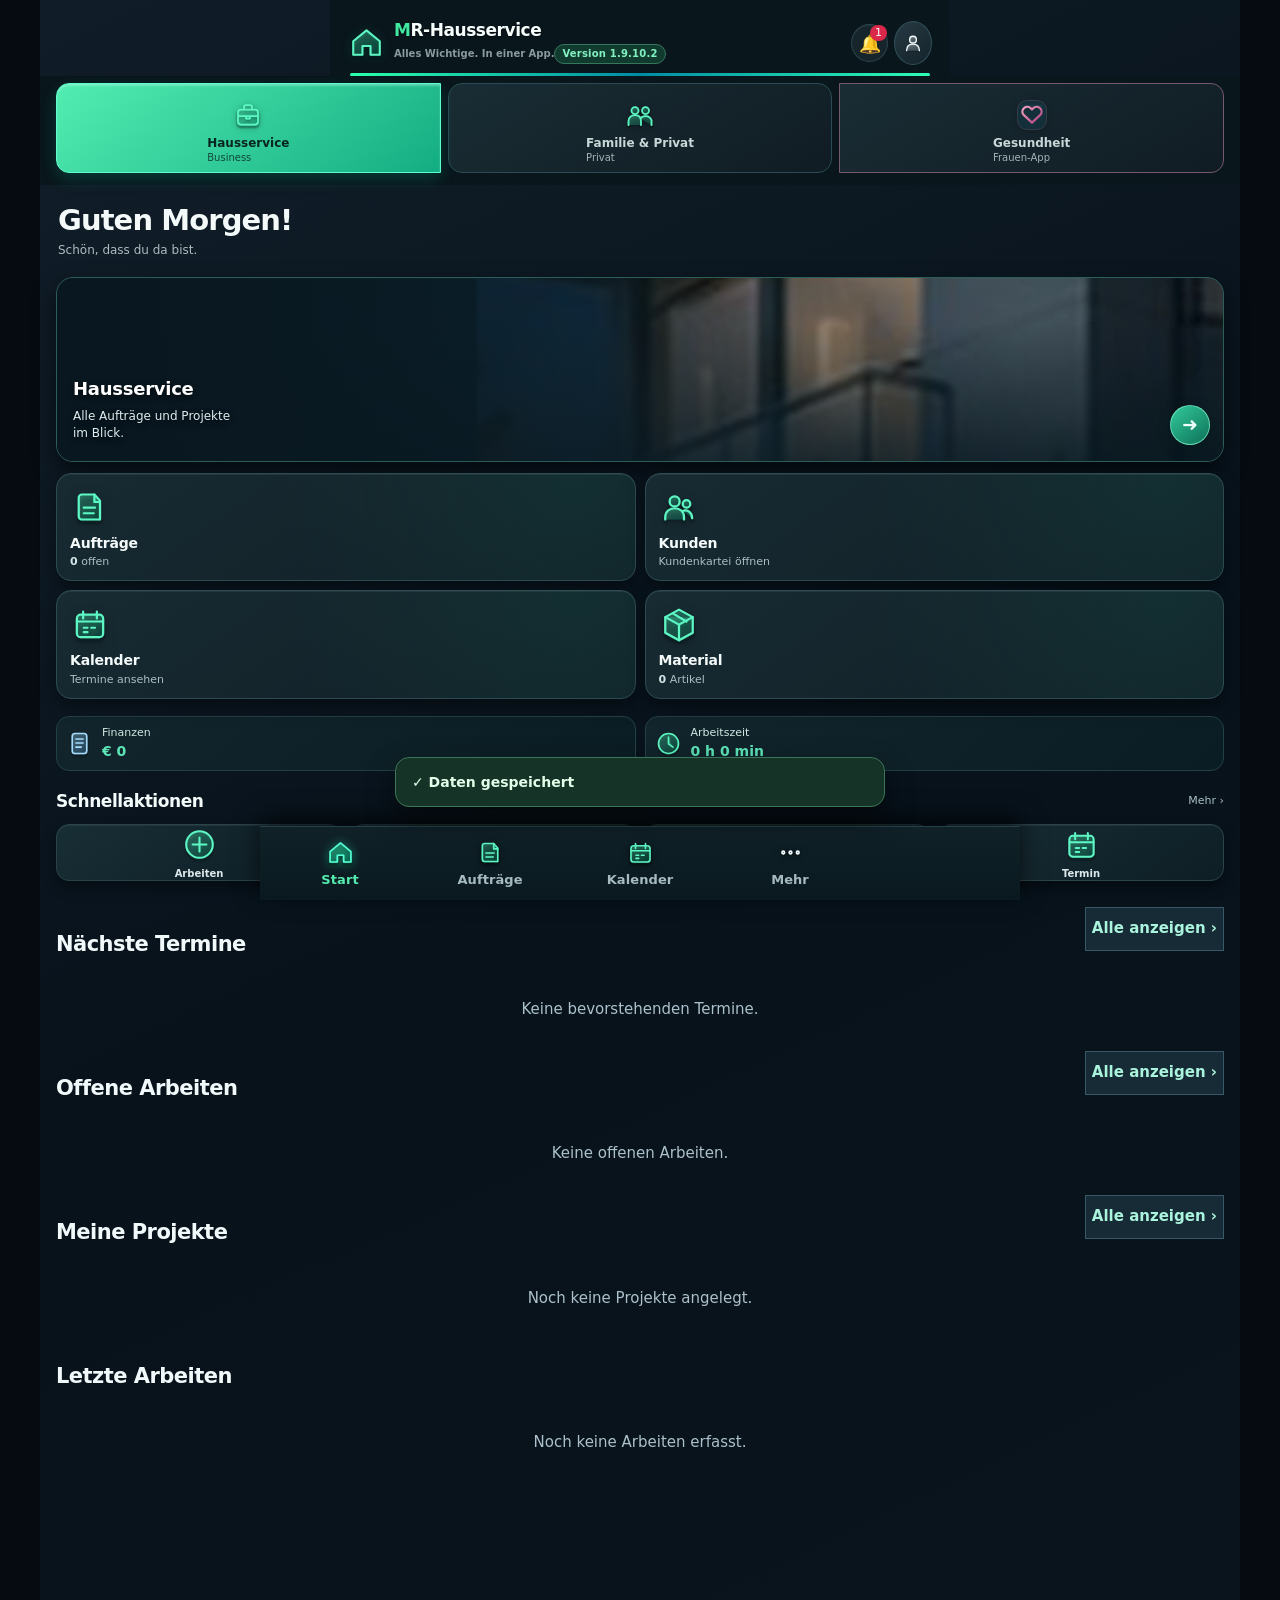
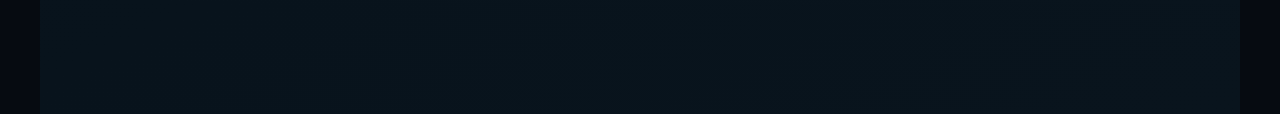
==== commit 99db1e57: "Release V1.9.10.2 (P04): Lagerintegration, Kontexttrennung, Buchungsjournal, Umrechnung und Nachkauf" ====
--- a/index.html
+++ b/index.html
@@ -342,7 +342,7 @@
 @media (min-width:720px){body.premium-v192 .work-modal-1963{width:min(980px,96vw)!important}.work-editor-1963 #fields{grid-template-columns:repeat(2,minmax(0,1fr));gap:14px}.work1963-kind,.work1963-data,.work1963-summary,.work1963-extra{grid-column:span 2}.work1963-data .work1963-grid{grid-template-columns:repeat(4,minmax(0,1fr))}.work1963-data .work1963-grid .work1963-field:first-child,.work1963-data .work1963-grid .work1963-field:last-child{grid-column:span 2}}
 @media(max-width:380px){.work1963-card{padding:10px}.work1963-card .work-kind-toggle label{font-size:13px;padding:8px 3px}.work1963-grid{gap:4px 7px}}
 </style><link rel="stylesheet" href="work1964.css?build=19990">
-<link rel="stylesheet" href="lager2.css?build=19990"><link rel="stylesheet" href="lager_gallery19713.css?build=19990"><link rel="stylesheet" href="premium1976.css?build=19990"><link rel="stylesheet" href="premium1977.css?build=19990"><link rel="stylesheet" href="dashboard1978.css?build=19990"><link rel="stylesheet" href="dashboard1979.css?build=19990"><link rel="stylesheet" href="kalender19712.css?build=19990"><link rel="stylesheet" href="premium19714.css?build=19990"><link rel="stylesheet" href="lager_delete19715.css?build=19990"><link rel="stylesheet" href="lager_dokumente19716.css?build=19990"><link rel="stylesheet" href="lager_service19717.css?build=19990"><link rel="stylesheet" href="private1980.css?build=19990"/><link href="private1981.css?build=19990" rel="stylesheet"/><link href="variant2_1982.css?build=19990" rel="stylesheet"/><link rel="stylesheet" href="release1986.css?build=19990"/><link rel="stylesheet" href="household1987.css?build=19990"/><link rel="stylesheet" href="household1988.css?build=19990"/><link rel="stylesheet" href="household1989.css?build=19990"/><link rel="stylesheet" href="women1990.css?build=19990"><link rel="stylesheet" href="private1991.css?build=19990"/><link rel="stylesheet" href="vehicles_finance1992.css?build=19990"><link rel="stylesheet" href="premium1994.css?build=19990"><link rel="stylesheet" href="customers1995.css?build=19990"><link rel="stylesheet" href="shopping1996.css?build=19990"><link rel="stylesheet" href="receipts1997.css?build=19990"><link rel="stylesheet" href="pdf_receipts1998.css?build=19990"/><link rel="stylesheet" href="p01_rooms.css?build=19990"/><link rel="stylesheet" href="p02_schedules.css?build=199100"/><link rel="stylesheet" href="p03_cleaning.css?build=199101"/></head><body class="theme-green premium-v192" data-mrp-mode="business"><div aria-live="polite" hidden="" id="toast193" role="status"></div><div class="app"><header><div class="v2-brand"><img src="v2_assets/home.svg" alt=""/><div><strong>MR-Hausservice</strong><small>Alles Wichtige. In einer App.</small><span class="mr1986-version" aria-label="App-Version">Version 1.9.10.1</span></div></div><div class="top-actions"><span class="premium-save-indicator" id="premium-local-indicator" title="Lokaler Datenstatus">● Lokal</span><button class="bell-btn" id="notification-shortcut" title="Benachrichtigungen" type="button">🔔<span id="notification-count"></span></button><button type="button" class="v2-user-link" data-go="profile" aria-label="Profil öffnen"><img src="v2_assets/user.svg" alt=""/></button></div></header><div class="mrp-switch" role="group" aria-label="App-Bereich"><button aria-pressed="true" data-mrp-switch="business" type="button"><img class="mr-mode-icon" src="v2_assets/briefcase.svg" alt=""/><span><b>Hausservice</b><small>Business</small></span></button><button aria-pressed="false" data-mrp-switch="private" type="button"><img class="mr-mode-icon" src="v2_assets/group.svg" alt=""/><span><b>Familie & Privat</b><small>Privat</small></span></button><button aria-pressed="false" data-mrp-go="mrp-women" type="button" class="mrp-health-switch"><img class="mr-mode-icon" src="icons3d/ui-heart.svg" alt=""/><span><b>Gesundheit</b><small>Frauen-App</small></span></button></div><main>
+<link rel="stylesheet" href="lager2.css?build=19990"><link rel="stylesheet" href="lager_gallery19713.css?build=19990"><link rel="stylesheet" href="premium1976.css?build=19990"><link rel="stylesheet" href="premium1977.css?build=19990"><link rel="stylesheet" href="dashboard1978.css?build=19990"><link rel="stylesheet" href="dashboard1979.css?build=19990"><link rel="stylesheet" href="kalender19712.css?build=19990"><link rel="stylesheet" href="premium19714.css?build=19990"><link rel="stylesheet" href="lager_delete19715.css?build=19990"><link rel="stylesheet" href="lager_dokumente19716.css?build=19990"><link rel="stylesheet" href="lager_service19717.css?build=19990"><link rel="stylesheet" href="private1980.css?build=19990"/><link href="private1981.css?build=19990" rel="stylesheet"/><link href="variant2_1982.css?build=19990" rel="stylesheet"/><link rel="stylesheet" href="release1986.css?build=19990"/><link rel="stylesheet" href="household1987.css?build=19990"/><link rel="stylesheet" href="household1988.css?build=19990"/><link rel="stylesheet" href="household1989.css?build=19990"/><link rel="stylesheet" href="women1990.css?build=19990"><link rel="stylesheet" href="private1991.css?build=19990"/><link rel="stylesheet" href="vehicles_finance1992.css?build=19990"><link rel="stylesheet" href="premium1994.css?build=19990"><link rel="stylesheet" href="customers1995.css?build=19990"><link rel="stylesheet" href="shopping1996.css?build=19990"><link rel="stylesheet" href="receipts1997.css?build=19990"><link rel="stylesheet" href="pdf_receipts1998.css?build=19990"/><link rel="stylesheet" href="p01_rooms.css?build=19990"/><link rel="stylesheet" href="p02_schedules.css?build=199100"/><link rel="stylesheet" href="p03_cleaning.css?build=199101"/><link rel="stylesheet" href="p04_inventory.css?build=199102"/></head><body class="theme-green premium-v192" data-mrp-mode="business"><div aria-live="polite" hidden="" id="toast193" role="status"></div><div class="app"><header><div class="v2-brand"><img src="v2_assets/home.svg" alt=""/><div><strong>MR-Hausservice</strong><small>Alles Wichtige. In einer App.</small><span class="mr1986-version" aria-label="App-Version">Version 1.9.10.2</span></div></div><div class="top-actions"><span class="premium-save-indicator" id="premium-local-indicator" title="Lokaler Datenstatus">● Lokal</span><button class="bell-btn" id="notification-shortcut" title="Benachrichtigungen" type="button">🔔<span id="notification-count"></span></button><button type="button" class="v2-user-link" data-go="profile" aria-label="Profil öffnen"><img src="v2_assets/user.svg" alt=""/></button></div></header><div class="mrp-switch" role="group" aria-label="App-Bereich"><button aria-pressed="true" data-mrp-switch="business" type="button"><img class="mr-mode-icon" src="v2_assets/briefcase.svg" alt=""/><span><b>Hausservice</b><small>Business</small></span></button><button aria-pressed="false" data-mrp-switch="private" type="button"><img class="mr-mode-icon" src="v2_assets/group.svg" alt=""/><span><b>Familie & Privat</b><small>Privat</small></span></button><button aria-pressed="false" data-mrp-go="mrp-women" type="button" class="mrp-health-switch"><img class="mr-mode-icon" src="icons3d/ui-heart.svg" alt=""/><span><b>Gesundheit</b><small>Frauen-App</small></span></button></div><main>
 <section class="page active" id="home"><div class="hero" hidden><div class="hero-title">MR HAUSSERVICE <span class="leaf">✦</span></div><p>Dein privates Arbeitszentrum · V1.9.9.0</p><div class="hero-motto">ZUVERLÄSSIG · FLEXIBEL · NACHHALTIG</div><button class="hero-calendar" data-calendar-open="" type="button">▦<small>Kalender</small></button></div><div class="cards" id="summary" hidden></div><div id="today-display" hidden></div><section class="v2-business-landing dash1978" aria-label="Hausservice Startseite">
 <div class="v2-welcome"><h1>Guten Morgen!</h1><p>Schön, dass du da bist.</p></div>
 <button class="v2-photo-hero v2-photo-business" type="button" data-go="projects" aria-label="Hausservice: Arbeiten öffnen">
@@ -417,7 +417,7 @@
 <section class="page" id="stats"><h1>Statistiken</h1><p class="muted">Deine erfassten Stunden und echten oder fiktiven Werte.</p><div class="cards" id="stat-cards"></div><div class="panel"><b>Monatsübersicht</b><div id="month-stats"></div></div><p class="notice">Fiktive Übungsbeträge sind kein tatsächlicher Umsatz oder Verdienst. Bei Arbeiten zu Hause kannst du den Übungswert getrennt vom realen Zahlungseingang erfassen.</p></section>
 <section class="page" id="finance"><h1>Finanzen</h1><p class="muted">Echte Einnahmen und Übungswerte bleiben klar getrennt.</p><div class="cards" id="finance-cards"></div><div class="panel"><h2 style="margin-top:0">Einnahmen aus Arbeiten</h2><div id="finance-list"></div></div><button class="primary full" data-go="work">＋ Arbeit mit Betrag erfassen</button><button class="secondary full" data-go="stats">Detaillierte Statistiken ansehen →</button><button type="button" class="primary full" data-mrp-go="mrp-finance">📊 Gemeinsame Finanzen · Privat &amp; Gewerbe öffnen</button><p class="notice">Die Finanzseite ist eine private Übersicht, keine steuerliche Buchhaltung. Noch keine getrennte Ausgabenverwaltung.</p></section>
 <section class="page" id="notifications"><div class="section-head"><h1>🔔 Benachrichtigungen</h1><button class="secondary" data-go="home">Zurück</button></div><div class="notice-actions"><button class="secondary" id="notice-mark-all" type="button">✓ Alle als gelesen</button><button class="secondary" id="notice-show-read" type="button">Gelesene anzeigen</button></div><div class="actions"><button class="secondary" data-notification-filter="all">Alle</button><button class="secondary" data-notification-filter="termine">Termine</button><button class="secondary" data-notification-filter="lager">Lager</button><button class="secondary" data-notification-filter="system">System</button></div><div id="notification-list"></div><p class="hint">Die Hinweise werden beim Öffnen der App berechnet. Automatische Android- oder Windows-Systembenachrichtigungen im Hintergrund sind in dieser Version nicht aktiviert.</p></section>
-<section class="page" id="profile"><h1>Verwaltung &amp; Sicherung</h1><span class="mr1986-profile-version">MR-Hausservice · Version 1.9.10.1</span><p class="muted">Daten werden lokal auf jedem Gerät getrennt gespeichert. Mit Backup Plus und dem Google-Drive-Dateiaustausch kannst du Daten manuell zwischen Handy und PC übertragen.</p><div class="panel" id="backup-hub-1973"><h2>💾 Zentrale Datensicherung</h2><p class="hint">Die Gesamtsicherung umfasst Aufträge, Lagerartikel, Dokumente und Haushalt. Frauen-App-Einträge und Fotos werden mit ihrem Entschlüsselungsschlüssel gesichert, da du auf eine Passwortabfrage verzichtest. Diese Backupdatei ist daher vertraulich zu behandeln; die Gewerbedaten sind ebenfalls nicht verschlüsselt. Kein Live-Sync.</p><div class="backup-actions"><button type="button" class="primary" id="backup-hub-save1973">⬇ Gesamte App sichern</button><button type="button" class="secondary" id="backup-hub-load1973">📂 Gesamte App laden</button><button type="button" class="secondary" id="backup-hub-lager-save1973">📦 Nur Lager sichern</button><button type="button" class="secondary" id="backup-hub-lager-load1973">📦 Nur Lager laden</button></div><p class="hint">Die Datei nach dem Herunterladen manuell in Google Drive ablegen. Beim Laden werden bestehende Daten je nach Sicherungsart ersetzt oder nur neue Lagerartikel ergänzt. Vorher den aktuellen Stand extern sichern!</p><p class="hint">Unter „Google Drive“ weiter unten stehen die vorhandenen Cloud-Funktionen zur Verfügung.</p></div><div class="panel"><h2 style="margin-top:0">Backup Plus</h2><div class="backup-actions"><button class="primary" id="export">⬇ JSON-Backup herunterladen</button><button class="secondary" id="local-backup-save" type="button">🛡️ Notfall-Backup</button></div><label for="import">JSON-Backup laden (ersetzt alle lokalen Daten)</label><input accept="application/json,.json" class="input" id="import" type="file"/><button class="secondary full" id="local-backup-restore" type="button">↺ Notfall-Backup wiederherstellen</button><p id="backup-plus-status" role="status">Noch kein Notfall-Backup auf diesem Gerät gespeichert.</p><p class="hint" id="storage-status" role="status">Speicher wird geprüft …</p><p class="hint">Empfehlung: Nach wichtigen Änderungen ein Backup speichern und die Datei zusätzlich in Google Drive ablegen.</p><div class="backup193"><strong>🛡️ Sicherungsprüfung</strong><p class="hint">Die Sicherung enthält auch Fotos. Prüfe die Datei und bewahre mindestens eine Kopie außerhalb des Geräts auf. Die Datei wird nicht automatisch in Google Drive hochgeladen.</p><button class="secondary" id="verify-backup193" type="button">Sicherungsdatei prüfen</button><input accept=".json,application/json" class="input" hidden="" id="verify-input193" type="file"/><p class="hint" id="backup-report193">Noch keine Sicherungsdatei geprüft.</p><p class="hint" id="backup-size193"></p></div></div><div class="panel cloud-guide" id="cloud-backup-panel"><div class="section-head"><div><h2 style="margin:0">☁️ Google Drive · Direktverbindung</h2><p class="hint" style="margin:7px 0 0">V1.9.5.1.1: Google-Anmeldung und Sicherungen mit einem Klick. Handy und PC verwenden denselben Google-Drive-Ordner.</p></div><span class="tag">V1.9.5.1.1</span></div><div class="drive194-setup"><label for="drive-client194">Google OAuth Client-ID (einmalig einrichten)</label><input autocomplete="off" class="input" id="drive-client194" inputmode="text" placeholder="123456789-abc.apps.googleusercontent.com" spellcheck="false" type="text"/><p class="hint">Diese öffentliche Anwendungs-ID erhältst du in der Google Cloud Console. Keine Passwörter oder geheimen Client-Schlüssel hier eingeben. Die ID wird nur auf diesem Gerät gespeichert.</p><button class="secondary" id="drive-save-client194" type="button">Client-ID speichern</button><details><summary>Einmalige Google-Einrichtung am Handy oder PC</summary><ol class="hint"><li>Öffne <a href="https://console.cloud.google.com/" rel="noopener noreferrer" target="_blank">Google Cloud Console</a>, lege ein Projekt an.</li><li>Aktiviere unter „APIs &amp; Dienste“ die <b>Google Drive API</b>.</li><li>Richte „Google Auth Platform“ / OAuth-Zustimmungsbildschirm ein. Bei Teststatus dein eigenes Google-Konto als Testnutzer hinterlegen, sofern verlangt.</li><li>Erstelle einen OAuth-Client vom Typ <b>Webanwendung</b>.</li><li>Trage unter „Autorisierte JavaScript-Quellen“ exakt <code>https://darkman0607.github.io</code> ein (ohne Pfad und abschließenden Schrägstrich).</li><li>Kopiere nur die <b>Client-ID</b> in das Feld oben und tippe auf „Client-ID speichern“.</li><li>Melde dich dann über „Mit Google verbinden“ an. Du musst selbst die Google-Berechtigung bestätigen.</li></ol><p class="hint">Google kann die Freigabe bei abgelaufener Sitzung erneut verlangen. Die Berechtigungen beschränken sich auf Dateien, die MR-Hausservice in Drive anlegt beziehungsweise öffnet (Google-Drive-Scope „drive.file“).</p></details></div><div class="backup-actions drive194-actions"><button class="primary" id="drive-connect194" type="button">🔐 Mit Google verbinden</button><button class="secondary" id="drive-disconnect194" type="button">Verbindung trennen</button></div><div class="backup-actions drive194-actions"><button class="primary" id="drive-upload194" type="button">☁️ In Google Drive sichern</button><button class="secondary" id="drive-refresh194" type="button">↻ Sicherungen anzeigen</button></div><p class="hint" id="drive194-account">Noch nicht mit Google verbunden.</p><p aria-live="polite" class="cloud-status" id="drive194-status" role="status">Google Drive noch nicht verbunden. Die manuelle Sicherung bleibt weiterhin verfügbar.</p><h3>Gespeicherte Cloud-Sicherungen</h3><div class="drive194-list" id="drive194-list"><p class="hint">Nach der Anmeldung hier Sicherungen anzeigen und mit „Laden“ wiederherstellen.</p></div><p class="hint">Die Sicherungen liegen sichtbar in deinem Google-Drive-Ordner <b>MR-Hausservice Backups</b>. Beim Laden werden die lokalen Daten auf diesem Gerät ersetzt. Die App synchronisiert weiterhin nicht automatisch.</p><hr class="divider"/><h3>Notfalllösung ohne Google-Anmeldung</h3><div class="backup-actions"><button class="secondary" id="drive-backup-download" type="button">⬇ JSON-Datei herunterladen</button><button class="secondary" id="drive-backup-share" type="button">↗ Über Android teilen</button><button class="secondary" id="drive-backup-import" type="button">📂 JSON-Datei laden</button></div><div class="cloud-status" id="drive-backup-status" role="status">Die manuelle Sicherung ist unabhängig von der Google-Verbindung nutzbar.</div><div class="cloud-help"><b>💻 Gleiche Software auf PC und Handy</b><p class="hint">Öffne auf beiden Geräten <a href="https://darkman0607.github.io/MR-Hausservice/" rel="noopener noreferrer" target="_blank">MR-Hausservice auf GitHub Pages</a>. Verwende dasselbe Google-Konto. Installieren unter Windows: Chrome oder Edge können die Website als App hinzufügen.</p><button aria-expanded="false" class="softbtn" id="pc-help-toggle" type="button">Windows-Installationsanleitung anzeigen</button><div hidden="" id="pc-help"><p class="hint"><b>Windows:</b> Öffne die Webseite in Edge oder Chrome, wähle im Browsermenü „Als App installieren“ (Name des Menüeintrags kann abweichen). Alternativ kannst du die Seite direkt verwenden.</p><p class="hint">Sichere die Daten zuerst auf Gerät A und lade erst danach auf Gerät B. Zwei ungesicherte unterschiedliche Gerätestände werden nicht automatisch zusammengeführt.</p></div></div></div><div class="panel"><h2 style="margin-top:0">Premium-Design</h2><p class="hint">Aktiv: Dunkel Modern (Entwurf 2). Einheitliches Design auf Android und Windows. Die früheren hellen Farbvarianten sind in dieser Version ausgeblendet.</p><div class="theme-grid"><button class="theme-btn" data-theme-choice="green" type="button"><span class="theme-chip green"></span>Grün<small>Klassisch</small></button><button class="theme-btn" data-theme-choice="blue" type="button"><span class="theme-chip blue"></span>Blau<small>Frisch</small></button><button class="theme-btn" data-theme-choice="beige" type="button"><span class="theme-chip beige"></span>Beige<small>Warm</small></button><button class="theme-btn" data-theme-choice="rose" type="button"><span class="theme-chip rose"></span>Rosé<small>Sanft</small></button><button class="theme-btn" data-theme-choice="gray" type="button"><span class="theme-chip gray"></span>Grau<small>Neutral</small></button></div></div><div class="panel"><h2 style="margin-top:0">Hinweise</h2><p>Die Version 1.9.5.1 verwaltet eigene Arbeiten, Projekte, Fotos und Material. Rechnungen, Kunden und eine echte Cloud-Synchronisierung sind noch nicht enthalten.</p><p class="hint">Browserdaten nicht löschen, bevor du eine Sicherungsdatei erstellt und getestet hast. IndexedDB ist keine Cloud-Sicherung. Fotos erhöhen die Dateigröße. Nutze nur Fotos, die du zeigen darfst.</p></div><div class="panel" id="mr1961-storage-panel"><h2>💾 Speicherübersicht</h2><p class="mr1961-muted">Lokale Medien sowie freier Google-Speicher. Die Werte werden nur angezeigt; es wird nichts gelöscht.</p><div class="mr1961-grid"><div class="mr1961-box">Fotos lokal<b id="mr1961-photo-storage">–</b></div><div class="mr1961-box">Videos lokal<b id="mr1961-video-storage">–</b></div><div class="mr1961-box">Browser-Speicher<b id="mr1961-browser-storage">–</b></div></div><div class="mr1961-actions"><button class="secondary" id="mr1961-refresh-local" type="button">Lokale Werte aktualisieren</button><button class="secondary" id="mr1961-refresh-drive" type="button">Google-Speicher prüfen</button></div><div class="mr1961-progress"><div id="mr1961-drive-progress"></div></div><div class="mr1961-grid"><div class="mr1961-box">Google belegt<b id="mr1961-drive-used">–</b></div><div class="mr1961-box">Google frei<b id="mr1961-drive-free">–</b></div><div class="mr1961-box">Google gesamt<b id="mr1961-drive-total">–</b></div></div><p class="mr1961-muted" id="mr1961-drive-message" role="status">Zum Prüfen zuerst oben mit Google Drive verbinden.</p></div><div class="panel" id="mr1961-checkpoint-panel"><h2>🛡️ Wiederherstellungsschutz</h2><p class="mr1961-muted" id="mr1961-checkpoint-status">Vor dem Einlesen einer Sicherung wird der vorherige Datenstand zusätzlich auf diesem Gerät geschützt.</p><button class="secondary" id="mr1961-restore-checkpoint" type="button">Vorherigen Datenstand wiederherstellen</button><p class="mr1961-muted">Zusätzlich immer eine externe JSON-Sicherung aufbewahren. Ein lokaler Schutzpunkt hilft nicht bei Handyverlust oder gelöschten Browserdaten.</p></div></section>
+<section class="page" id="profile"><h1>Verwaltung &amp; Sicherung</h1><span class="mr1986-profile-version">MR-Hausservice · Version 1.9.10.2</span><p class="muted">Daten werden lokal auf jedem Gerät getrennt gespeichert. Mit Backup Plus und dem Google-Drive-Dateiaustausch kannst du Daten manuell zwischen Handy und PC übertragen.</p><div class="panel" id="backup-hub-1973"><h2>💾 Zentrale Datensicherung</h2><p class="hint">Die Gesamtsicherung umfasst Aufträge, Lagerartikel, Dokumente und Haushalt. Frauen-App-Einträge und Fotos werden mit ihrem Entschlüsselungsschlüssel gesichert, da du auf eine Passwortabfrage verzichtest. Diese Backupdatei ist daher vertraulich zu behandeln; die Gewerbedaten sind ebenfalls nicht verschlüsselt. Kein Live-Sync.</p><div class="backup-actions"><button type="button" class="primary" id="backup-hub-save1973">⬇ Gesamte App sichern</button><button type="button" class="secondary" id="backup-hub-load1973">📂 Gesamte App laden</button><button type="button" class="secondary" id="backup-hub-lager-save1973">📦 Nur Lager sichern</button><button type="button" class="secondary" id="backup-hub-lager-load1973">📦 Nur Lager laden</button></div><p class="hint">Die Datei nach dem Herunterladen manuell in Google Drive ablegen. Beim Laden werden bestehende Daten je nach Sicherungsart ersetzt oder nur neue Lagerartikel ergänzt. Vorher den aktuellen Stand extern sichern!</p><p class="hint">Unter „Google Drive“ weiter unten stehen die vorhandenen Cloud-Funktionen zur Verfügung.</p></div><div class="panel"><h2 style="margin-top:0">Backup Plus</h2><div class="backup-actions"><button class="primary" id="export">⬇ JSON-Backup herunterladen</button><button class="secondary" id="local-backup-save" type="button">🛡️ Notfall-Backup</button></div><label for="import">JSON-Backup laden (ersetzt alle lokalen Daten)</label><input accept="application/json,.json" class="input" id="import" type="file"/><button class="secondary full" id="local-backup-restore" type="button">↺ Notfall-Backup wiederherstellen</button><p id="backup-plus-status" role="status">Noch kein Notfall-Backup auf diesem Gerät gespeichert.</p><p class="hint" id="storage-status" role="status">Speicher wird geprüft …</p><p class="hint">Empfehlung: Nach wichtigen Änderungen ein Backup speichern und die Datei zusätzlich in Google Drive ablegen.</p><div class="backup193"><strong>🛡️ Sicherungsprüfung</strong><p class="hint">Die Sicherung enthält auch Fotos. Prüfe die Datei und bewahre mindestens eine Kopie außerhalb des Geräts auf. Die Datei wird nicht automatisch in Google Drive hochgeladen.</p><button class="secondary" id="verify-backup193" type="button">Sicherungsdatei prüfen</button><input accept=".json,application/json" class="input" hidden="" id="verify-input193" type="file"/><p class="hint" id="backup-report193">Noch keine Sicherungsdatei geprüft.</p><p class="hint" id="backup-size193"></p></div></div><div class="panel cloud-guide" id="cloud-backup-panel"><div class="section-head"><div><h2 style="margin:0">☁️ Google Drive · Direktverbindung</h2><p class="hint" style="margin:7px 0 0">V1.9.5.1.1: Google-Anmeldung und Sicherungen mit einem Klick. Handy und PC verwenden denselben Google-Drive-Ordner.</p></div><span class="tag">V1.9.5.1.1</span></div><div class="drive194-setup"><label for="drive-client194">Google OAuth Client-ID (einmalig einrichten)</label><input autocomplete="off" class="input" id="drive-client194" inputmode="text" placeholder="123456789-abc.apps.googleusercontent.com" spellcheck="false" type="text"/><p class="hint">Diese öffentliche Anwendungs-ID erhältst du in der Google Cloud Console. Keine Passwörter oder geheimen Client-Schlüssel hier eingeben. Die ID wird nur auf diesem Gerät gespeichert.</p><button class="secondary" id="drive-save-client194" type="button">Client-ID speichern</button><details><summary>Einmalige Google-Einrichtung am Handy oder PC</summary><ol class="hint"><li>Öffne <a href="https://console.cloud.google.com/" rel="noopener noreferrer" target="_blank">Google Cloud Console</a>, lege ein Projekt an.</li><li>Aktiviere unter „APIs &amp; Dienste“ die <b>Google Drive API</b>.</li><li>Richte „Google Auth Platform“ / OAuth-Zustimmungsbildschirm ein. Bei Teststatus dein eigenes Google-Konto als Testnutzer hinterlegen, sofern verlangt.</li><li>Erstelle einen OAuth-Client vom Typ <b>Webanwendung</b>.</li><li>Trage unter „Autorisierte JavaScript-Quellen“ exakt <code>https://darkman0607.github.io</code> ein (ohne Pfad und abschließenden Schrägstrich).</li><li>Kopiere nur die <b>Client-ID</b> in das Feld oben und tippe auf „Client-ID speichern“.</li><li>Melde dich dann über „Mit Google verbinden“ an. Du musst selbst die Google-Berechtigung bestätigen.</li></ol><p class="hint">Google kann die Freigabe bei abgelaufener Sitzung erneut verlangen. Die Berechtigungen beschränken sich auf Dateien, die MR-Hausservice in Drive anlegt beziehungsweise öffnet (Google-Drive-Scope „drive.file“).</p></details></div><div class="backup-actions drive194-actions"><button class="primary" id="drive-connect194" type="button">🔐 Mit Google verbinden</button><button class="secondary" id="drive-disconnect194" type="button">Verbindung trennen</button></div><div class="backup-actions drive194-actions"><button class="primary" id="drive-upload194" type="button">☁️ In Google Drive sichern</button><button class="secondary" id="drive-refresh194" type="button">↻ Sicherungen anzeigen</button></div><p class="hint" id="drive194-account">Noch nicht mit Google verbunden.</p><p aria-live="polite" class="cloud-status" id="drive194-status" role="status">Google Drive noch nicht verbunden. Die manuelle Sicherung bleibt weiterhin verfügbar.</p><h3>Gespeicherte Cloud-Sicherungen</h3><div class="drive194-list" id="drive194-list"><p class="hint">Nach der Anmeldung hier Sicherungen anzeigen und mit „Laden“ wiederherstellen.</p></div><p class="hint">Die Sicherungen liegen sichtbar in deinem Google-Drive-Ordner <b>MR-Hausservice Backups</b>. Beim Laden werden die lokalen Daten auf diesem Gerät ersetzt. Die App synchronisiert weiterhin nicht automatisch.</p><hr class="divider"/><h3>Notfalllösung ohne Google-Anmeldung</h3><div class="backup-actions"><button class="secondary" id="drive-backup-download" type="button">⬇ JSON-Datei herunterladen</button><button class="secondary" id="drive-backup-share" type="button">↗ Über Android teilen</button><button class="secondary" id="drive-backup-import" type="button">📂 JSON-Datei laden</button></div><div class="cloud-status" id="drive-backup-status" role="status">Die manuelle Sicherung ist unabhängig von der Google-Verbindung nutzbar.</div><div class="cloud-help"><b>💻 Gleiche Software auf PC und Handy</b><p class="hint">Öffne auf beiden Geräten <a href="https://darkman0607.github.io/MR-Hausservice/" rel="noopener noreferrer" target="_blank">MR-Hausservice auf GitHub Pages</a>. Verwende dasselbe Google-Konto. Installieren unter Windows: Chrome oder Edge können die Website als App hinzufügen.</p><button aria-expanded="false" class="softbtn" id="pc-help-toggle" type="button">Windows-Installationsanleitung anzeigen</button><div hidden="" id="pc-help"><p class="hint"><b>Windows:</b> Öffne die Webseite in Edge oder Chrome, wähle im Browsermenü „Als App installieren“ (Name des Menüeintrags kann abweichen). Alternativ kannst du die Seite direkt verwenden.</p><p class="hint">Sichere die Daten zuerst auf Gerät A und lade erst danach auf Gerät B. Zwei ungesicherte unterschiedliche Gerätestände werden nicht automatisch zusammengeführt.</p></div></div></div><div class="panel"><h2 style="margin-top:0">Premium-Design</h2><p class="hint">Aktiv: Dunkel Modern (Entwurf 2). Einheitliches Design auf Android und Windows. Die früheren hellen Farbvarianten sind in dieser Version ausgeblendet.</p><div class="theme-grid"><button class="theme-btn" data-theme-choice="green" type="button"><span class="theme-chip green"></span>Grün<small>Klassisch</small></button><button class="theme-btn" data-theme-choice="blue" type="button"><span class="theme-chip blue"></span>Blau<small>Frisch</small></button><button class="theme-btn" data-theme-choice="beige" type="button"><span class="theme-chip beige"></span>Beige<small>Warm</small></button><button class="theme-btn" data-theme-choice="rose" type="button"><span class="theme-chip rose"></span>Rosé<small>Sanft</small></button><button class="theme-btn" data-theme-choice="gray" type="button"><span class="theme-chip gray"></span>Grau<small>Neutral</small></button></div></div><div class="panel"><h2 style="margin-top:0">Hinweise</h2><p>Die Version 1.9.5.1 verwaltet eigene Arbeiten, Projekte, Fotos und Material. Rechnungen, Kunden und eine echte Cloud-Synchronisierung sind noch nicht enthalten.</p><p class="hint">Browserdaten nicht löschen, bevor du eine Sicherungsdatei erstellt und getestet hast. IndexedDB ist keine Cloud-Sicherung. Fotos erhöhen die Dateigröße. Nutze nur Fotos, die du zeigen darfst.</p></div><div class="panel" id="mr1961-storage-panel"><h2>💾 Speicherübersicht</h2><p class="mr1961-muted">Lokale Medien sowie freier Google-Speicher. Die Werte werden nur angezeigt; es wird nichts gelöscht.</p><div class="mr1961-grid"><div class="mr1961-box">Fotos lokal<b id="mr1961-photo-storage">–</b></div><div class="mr1961-box">Videos lokal<b id="mr1961-video-storage">–</b></div><div class="mr1961-box">Browser-Speicher<b id="mr1961-browser-storage">–</b></div></div><div class="mr1961-actions"><button class="secondary" id="mr1961-refresh-local" type="button">Lokale Werte aktualisieren</button><button class="secondary" id="mr1961-refresh-drive" type="button">Google-Speicher prüfen</button></div><div class="mr1961-progress"><div id="mr1961-drive-progress"></div></div><div class="mr1961-grid"><div class="mr1961-box">Google belegt<b id="mr1961-drive-used">–</b></div><div class="mr1961-box">Google frei<b id="mr1961-drive-free">–</b></div><div class="mr1961-box">Google gesamt<b id="mr1961-drive-total">–</b></div></div><p class="mr1961-muted" id="mr1961-drive-message" role="status">Zum Prüfen zuerst oben mit Google Drive verbinden.</p></div><div class="panel" id="mr1961-checkpoint-panel"><h2>🛡️ Wiederherstellungsschutz</h2><p class="mr1961-muted" id="mr1961-checkpoint-status">Vor dem Einlesen einer Sicherung wird der vorherige Datenstand zusätzlich auf diesem Gerät geschützt.</p><button class="secondary" id="mr1961-restore-checkpoint" type="button">Vorherigen Datenstand wiederherstellen</button><p class="mr1961-muted">Zusätzlich immer eine externe JSON-Sicherung aufbewahren. Ein lokaler Schutzpunkt hilft nicht bei Handyverlust oder gelöschten Browserdaten.</p></div></section>
 <section class="page mrp-page" id="mrp-today"><div id="mrp-today-root"></div></section><section class="page mrp-page" id="mrp-home"><div id="mrp-home-root"></div></section><section class="page mrp-page" id="mrp-household"><div id="mrp-household-root"></div></section><section class="page mrp-page" id="mrp-finance"><div id="mrp-finance-root"></div></section><section class="page mrp-page" id="mrp-vehicles"><div id="mrp-vehicles-root"></div></section><section class="page mrp-page" id="mrp-more"><div id="mrp-more-root"></div></section><section class="page mrp-page v2-import-page" id="mrp-import" aria-label="Datenübernahme der Frauen-App">
 <div class="v2-import-heading"><button type="button" data-mrp-go="mrp-home" aria-label="Zurück zum Privatbereich">←</button><h1>Daten übernehmen</h1></div>
 <div class="v2-import-picture"><img src="v2_assets/cloud.svg" alt=""/><span>➜</span><img src="v2_assets/home.svg" alt=""/></div>
@@ -465,7 +465,7 @@
 <div aria-hidden="true" class="work-detail-wrap" id="work-detail-overlay"><div class="work-detail-panel"><div class="bar"><h2 id="work-detail-title">Arbeit</h2><button class="secondary" id="close-work-detail" type="button">✕ Schließen</button></div><div id="work-detail-body"></div></div></div><div aria-hidden="true" class="work-detail-wrap" id="work-report-overlay"><div class="work-detail-panel"><div class="bar"><h2 id="work-report-title">Arbeitsübersicht</h2><button class="secondary" id="mr1961-print-report" type="button">🖨️ Als PDF speichern / Drucken</button><button class="secondary" id="close-work-report" type="button">✕ Schließen</button></div><div id="work-report-body"></div></div></div>
 <div aria-hidden="true" class="work-detail-wrap" id="appointment-overlay"><div class="work-detail-panel"><div class="bar"><h2 id="appointment-title">Neuer Termin</h2><button class="secondary" id="appointment-close">✕ Schließen</button></div><form id="appointment-form"><input id="appt-id" name="id" type="hidden"/><label>Titel *</label><input class="input" name="title" placeholder="z. B. Hecke schneiden" required=""/><label>Datum *</label><input class="input" name="date" required="" type="date"/><div class="row"><div><label>Von *</label><input class="input" name="start" required="" type="time"/></div><div><label>Bis</label><input class="input" name="end" type="time"/></div></div><label>Kunde / Ort</label><input class="input" name="place" placeholder="z. B. Kundin – Garten"/><label>Kategorie</label><select name="category"><option>Gartenpflege</option><option>Reinigung</option><option>Hausbetreuung</option><option>Privat</option><option>Sonstiges</option></select><label>Status</label><select name="status"><option>Geplant</option><option>In Arbeit</option><option>Erledigt</option><option>Abgesagt</option></select><label>Erinnerung</label><select name="reminder"><option value="none">Keine</option><option value="0">Am Termintag</option><option selected="" value="1">1 Tag vorher</option><option value="2">2 Tage vorher</option><option value="7">7 Tage vorher</option></select><label>Wiederholung</label><select name="repeat"><option value="none">Keine</option><option value="weekly">Jede Woche</option><option value="monthly">Jeden Monat</option></select><label>Fotos zum Termin (mehrere möglich)</label><input accept="image/*" class="input" id="appointment-images" multiple="" type="file"/><div class="report-gallery" id="appointment-photo-preview"></div><label>Notizen</label><textarea name="note" placeholder="Werkzeug mitnehmen …"></textarea><button class="primary full" type="submit">✓ Termin speichern</button><button class="secondary full" hidden="" id="appointment-delete" type="button">Termin löschen</button><button class="secondary full" hidden="" id="appointment-to-work" type="button">Als Arbeit übernehmen</button></form></div></div><div class="modal-wrap" id="overlay"><div class="modal"><div class="bar"><h2 id="modal-title">Eintrag</h2><button id="close" type="button">✕</button></div><form id="entry-form"><div id="fields"></div><button class="primary full" type="submit">Speichern</button></form></div></div>
 <script src="js/auftrag_typ1962.js?build=19990"></script><script src="js/auftrag_layout1963.js?build=19990"></script><script src="js/auftrag_layout1964.js?build=19990"></script>
-<script src="js/inventory_metrics.js?build=19990"></script><script src="js/core.js?build=199100"></script><script src="js/lager_doc_store19716.js?build=19990"></script><script src="js/verwaltung.js?build=19990"></script><script src="js/auftraege_medien.js?build=19990"></script><script src="js/backup_google.js?build=19990"></script><script src="js/kalender.js?build=19990"></script><script src="js/kalender19712.js?build=199100"></script><script src="js/updates.js?build=19990"></script><script src="js/oberflaeche.js?build=19990"></script><script src="js/verbesserungen1961.js?build=19990"></script><script src="js/lager_gallery19713.js?build=19990"></script><script src="js/lager2.js?build=19990"></script><script src="js/lager_dokumente19716.js?build=19990"></script><script defer src="js/icon_theme19714.js?build=19990"></script><script src="js/women_vault1981.js?build=19990"></script><script src="js/p02_schedule.js?build=199100"></script><script src="js/p03_cleaning.js?build=199101"></script><script src="js/private1980.js?build=199101"></script><script src="js/variant2_1981.js?build=19990"></script><script src="js/finance_ledger1992.js?build=19990"></script><script src="js/shopping1996.js?build=19990"></script><script src="js/private_finance1991.js?build=19990"></script><script src="js/receipts1997.js?build=19990"></script><script src="js/pdf_receipts1998.js?build=19990"></script><script src="js/private_vehicles1992.js?build=19990"></script><script src="js/customers1995.js?build=19990"></script><script>document.addEventListener('DOMContentLoaded',()=>{const trigger=(id)=>document.getElementById(id)?.click();const bind=(id,fn)=>{const e=document.getElementById(id);if(e)e.addEventListener('click',fn)};bind('backup-hub-save1973',()=>trigger('export'));bind('backup-hub-load1973',()=>trigger('import'));bind('backup-hub-lager-save1973',()=>{const b=document.querySelector('#lager2-root [data-l2="export"]');if(b)b.click();else alert('Öffne zuerst den Lagerbereich.')});bind('backup-hub-lager-load1973',()=>{const b=document.querySelector('#lager2-root [data-l2="import"]');if(b)b.click();else alert('Öffne zuerst den Lagerbereich.')});});</script>
+<script src="js/inventory_metrics.js?build=19990"></script><script src="js/core.js?build=199100"></script><script src="js/lager_doc_store19716.js?build=19990"></script><script src="js/verwaltung.js?build=19990"></script><script src="js/auftraege_medien.js?build=19990"></script><script src="js/backup_google.js?build=19990"></script><script src="js/kalender.js?build=19990"></script><script src="js/kalender19712.js?build=199100"></script><script src="js/updates.js?build=19990"></script><script src="js/oberflaeche.js?build=19990"></script><script src="js/verbesserungen1961.js?build=19990"></script><script src="js/lager_gallery19713.js?build=19990"></script><script src="js/lager2.js?build=19990"></script><script src="js/lager_dokumente19716.js?build=19990"></script><script defer src="js/icon_theme19714.js?build=19990"></script><script src="js/women_vault1981.js?build=19990"></script><script src="js/p02_schedule.js?build=199100"></script><script src="js/p03_cleaning.js?build=199101"></script><script src="js/p04_inventory.js?build=199102"></script><script src="js/private1980.js?build=199102"></script><script src="js/variant2_1981.js?build=19990"></script><script src="js/finance_ledger1992.js?build=19990"></script><script src="js/shopping1996.js?build=19990"></script><script src="js/private_finance1991.js?build=19990"></script><script src="js/receipts1997.js?build=19990"></script><script src="js/pdf_receipts1998.js?build=19990"></script><script src="js/private_vehicles1992.js?build=19990"></script><script src="js/customers1995.js?build=19990"></script><script>document.addEventListener('DOMContentLoaded',()=>{const trigger=(id)=>document.getElementById(id)?.click();const bind=(id,fn)=>{const e=document.getElementById(id);if(e)e.addEventListener('click',fn)};bind('backup-hub-save1973',()=>trigger('export'));bind('backup-hub-load1973',()=>trigger('import'));bind('backup-hub-lager-save1973',()=>{const b=document.querySelector('#lager2-root [data-l2="export"]');if(b)b.click();else alert('Öffne zuerst den Lagerbereich.')});bind('backup-hub-lager-load1973',()=>{const b=document.querySelector('#lager2-root [data-l2="import"]');if(b)b.click();else alert('Öffne zuerst den Lagerbereich.')});});</script>
 <script>
 (function(){
   function verifyModules(){
--- a/p04_inventory.css
+++ b/p04_inventory.css
@@ -0,0 +1,11 @@
+/* M.R Hauservice P04 – existing dark premium surface, responsive */
+.p04-header{padding:18px 19px;margin-bottom:16px;border-radius:18px;background:linear-gradient(128deg,#123e37,#17242c 70%);border:1px solid #34816c;color:#f2fffb;box-shadow:0 12px 26px #0002}
+.p04-header h2{margin:0 0 7px;font-size:1.27rem}.p04-header p{margin:0 0 12px;color:#c1dfd5;font-size:.93rem;line-height:1.55}
+.p04-actions{display:flex;gap:7px;flex-wrap:wrap;align-items:center;justify-content:flex-end}.p04-header .p04-actions{justify-content:flex-start}
+.p04-cards{display:grid;grid-template-columns:repeat(3,minmax(0,1fr));gap:9px;margin-bottom:15px}.p04-cards>div{padding:13px 9px;border:1px solid #286d58;border-radius:14px;background:linear-gradient(155deg,#24453b,#142a2b);text-align:center;min-width:0}.p04-cards b{font-size:1.5rem;display:block;color:#d8ffec}.p04-cards small{font-size:.75rem;color:#b7e3cc;display:block}
+.p04-card{border-radius:15px!important}.p04-card h3{margin:0 0 8px}.p04-card summary{cursor:pointer;font-weight:700;padding:9px 1px;color:inherit}.p04-card details>p{font-size:.9rem;opacity:.8}
+.p04-material-row,.p04-list-row{display:flex;gap:10px;flex-wrap:wrap;align-items:center;padding:13px 5px;border-bottom:1px solid #8aada240}.p04-material-row>div:first-child,.p04-list-row>div:first-child{flex:1 1 210px;min-width:0}.p04-material-row strong,.p04-list-row b{display:block;font-size:.95rem}.p04-material-row small,.p04-list-row small{display:block;font-size:.8rem;line-height:1.45;opacity:.83;overflow-wrap:anywhere}.p04-list-row em{display:inline-block;font-size:.75rem;color:#d6ac69;font-style:normal;margin-top:4px}
+.p04-material-row label{display:flex;flex-direction:column;gap:3px;font-size:.74rem;min-width:75px;max-width:130px}.p04-material-row input,.p04-material-row select{font-size:.92rem;width:100%;padding:9px;border-radius:10px;border:1px solid #518977;background:#1b302d;color:#ecfff5;min-height:42px}
+.p04-help{margin:12px 0 0;font-size:.82rem;opacity:.82;line-height:1.5}.p04-list-row .mrp-btn,.p04-header .mrp-btn{min-height:39px}
+.p04-camera{position:fixed;inset:0;z-index:9900;background:#08120fdf;display:grid;place-items:center;padding:16px}.p04-camera>div{max-width:480px;width:100%;background:#15322c;padding:18px;border:1px solid #55957a;border-radius:15px;color:#ecfff5}.p04-camera video{width:100%;max-height:55vh;object-fit:cover;background:#07100d;border-radius:12px}.p04-camera button{padding:11px 15px;margin-top:10px;border-radius:10px;border:1px solid #59957c;background:#234b3d;color:white}
+@media(max-width:550px){.p04-material-row{display:grid;grid-template-columns:repeat(3,minmax(0,1fr));gap:8px}.p04-material-row>div:first-child{grid-column:1/-1}.p04-material-row label{min-width:0;max-width:none}.p04-material-row .mrp-btn{grid-column:1/-1}.p04-actions{justify-content:flex-start}.p04-cards b{font-size:1.23rem}}
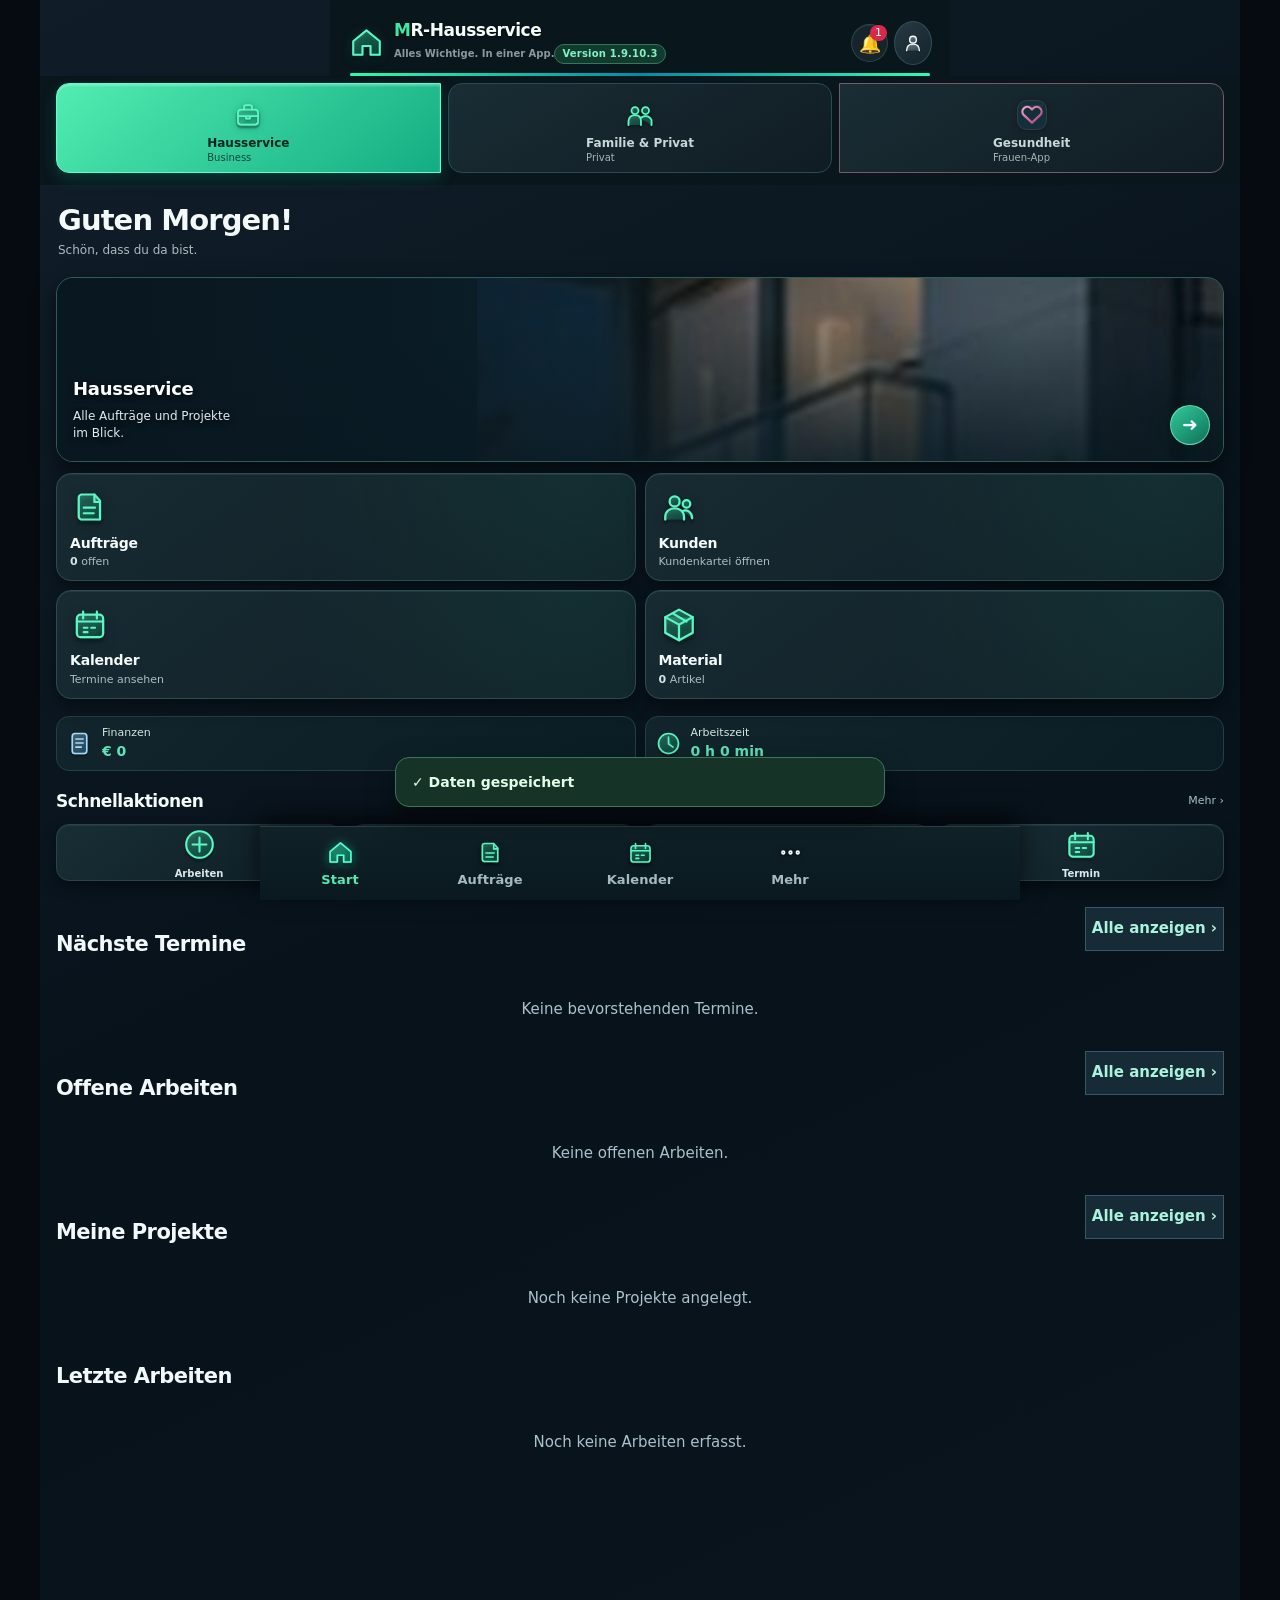
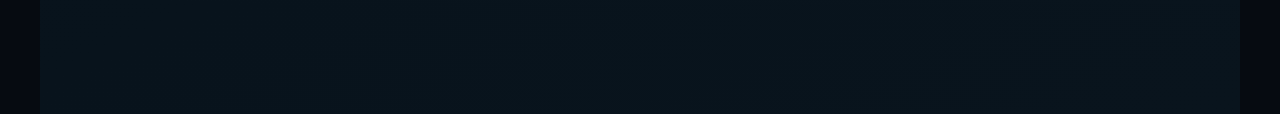
==== commit cef83a66: "P05: index.html" ====
--- a/index.html
+++ b/index.html
@@ -342,7 +342,7 @@
 @media (min-width:720px){body.premium-v192 .work-modal-1963{width:min(980px,96vw)!important}.work-editor-1963 #fields{grid-template-columns:repeat(2,minmax(0,1fr));gap:14px}.work1963-kind,.work1963-data,.work1963-summary,.work1963-extra{grid-column:span 2}.work1963-data .work1963-grid{grid-template-columns:repeat(4,minmax(0,1fr))}.work1963-data .work1963-grid .work1963-field:first-child,.work1963-data .work1963-grid .work1963-field:last-child{grid-column:span 2}}
 @media(max-width:380px){.work1963-card{padding:10px}.work1963-card .work-kind-toggle label{font-size:13px;padding:8px 3px}.work1963-grid{gap:4px 7px}}
 </style><link rel="stylesheet" href="work1964.css?build=19990">
-<link rel="stylesheet" href="lager2.css?build=19990"><link rel="stylesheet" href="lager_gallery19713.css?build=19990"><link rel="stylesheet" href="premium1976.css?build=19990"><link rel="stylesheet" href="premium1977.css?build=19990"><link rel="stylesheet" href="dashboard1978.css?build=19990"><link rel="stylesheet" href="dashboard1979.css?build=19990"><link rel="stylesheet" href="kalender19712.css?build=19990"><link rel="stylesheet" href="premium19714.css?build=19990"><link rel="stylesheet" href="lager_delete19715.css?build=19990"><link rel="stylesheet" href="lager_dokumente19716.css?build=19990"><link rel="stylesheet" href="lager_service19717.css?build=19990"><link rel="stylesheet" href="private1980.css?build=19990"/><link href="private1981.css?build=19990" rel="stylesheet"/><link href="variant2_1982.css?build=19990" rel="stylesheet"/><link rel="stylesheet" href="release1986.css?build=19990"/><link rel="stylesheet" href="household1987.css?build=19990"/><link rel="stylesheet" href="household1988.css?build=19990"/><link rel="stylesheet" href="household1989.css?build=19990"/><link rel="stylesheet" href="women1990.css?build=19990"><link rel="stylesheet" href="private1991.css?build=19990"/><link rel="stylesheet" href="vehicles_finance1992.css?build=19990"><link rel="stylesheet" href="premium1994.css?build=19990"><link rel="stylesheet" href="customers1995.css?build=19990"><link rel="stylesheet" href="shopping1996.css?build=19990"><link rel="stylesheet" href="receipts1997.css?build=19990"><link rel="stylesheet" href="pdf_receipts1998.css?build=19990"/><link rel="stylesheet" href="p01_rooms.css?build=19990"/><link rel="stylesheet" href="p02_schedules.css?build=199100"/><link rel="stylesheet" href="p03_cleaning.css?build=199101"/><link rel="stylesheet" href="p04_inventory.css?build=199102"/></head><body class="theme-green premium-v192" data-mrp-mode="business"><div aria-live="polite" hidden="" id="toast193" role="status"></div><div class="app"><header><div class="v2-brand"><img src="v2_assets/home.svg" alt=""/><div><strong>MR-Hausservice</strong><small>Alles Wichtige. In einer App.</small><span class="mr1986-version" aria-label="App-Version">Version 1.9.10.2</span></div></div><div class="top-actions"><span class="premium-save-indicator" id="premium-local-indicator" title="Lokaler Datenstatus">● Lokal</span><button class="bell-btn" id="notification-shortcut" title="Benachrichtigungen" type="button">🔔<span id="notification-count"></span></button><button type="button" class="v2-user-link" data-go="profile" aria-label="Profil öffnen"><img src="v2_assets/user.svg" alt=""/></button></div></header><div class="mrp-switch" role="group" aria-label="App-Bereich"><button aria-pressed="true" data-mrp-switch="business" type="button"><img class="mr-mode-icon" src="v2_assets/briefcase.svg" alt=""/><span><b>Hausservice</b><small>Business</small></span></button><button aria-pressed="false" data-mrp-switch="private" type="button"><img class="mr-mode-icon" src="v2_assets/group.svg" alt=""/><span><b>Familie & Privat</b><small>Privat</small></span></button><button aria-pressed="false" data-mrp-go="mrp-women" type="button" class="mrp-health-switch"><img class="mr-mode-icon" src="icons3d/ui-heart.svg" alt=""/><span><b>Gesundheit</b><small>Frauen-App</small></span></button></div><main>
+<link rel="stylesheet" href="lager2.css?build=19990"><link rel="stylesheet" href="lager_gallery19713.css?build=19990"><link rel="stylesheet" href="premium1976.css?build=19990"><link rel="stylesheet" href="premium1977.css?build=19990"><link rel="stylesheet" href="dashboard1978.css?build=19990"><link rel="stylesheet" href="dashboard1979.css?build=19990"><link rel="stylesheet" href="kalender19712.css?build=19990"><link rel="stylesheet" href="premium19714.css?build=19990"><link rel="stylesheet" href="lager_delete19715.css?build=19990"><link rel="stylesheet" href="lager_dokumente19716.css?build=19990"><link rel="stylesheet" href="lager_service19717.css?build=19990"><link rel="stylesheet" href="private1980.css?build=19990"/><link href="private1981.css?build=19990" rel="stylesheet"/><link href="variant2_1982.css?build=19990" rel="stylesheet"/><link rel="stylesheet" href="release1986.css?build=19990"/><link rel="stylesheet" href="household1987.css?build=19990"/><link rel="stylesheet" href="household1988.css?build=19990"/><link rel="stylesheet" href="household1989.css?build=19990"/><link rel="stylesheet" href="women1990.css?build=19990"><link rel="stylesheet" href="private1991.css?build=19990"/><link rel="stylesheet" href="vehicles_finance1992.css?build=19990"><link rel="stylesheet" href="premium1994.css?build=19990"><link rel="stylesheet" href="customers1995.css?build=19990"><link rel="stylesheet" href="shopping1996.css?build=19990"><link rel="stylesheet" href="receipts1997.css?build=19990"><link rel="stylesheet" href="pdf_receipts1998.css?build=19990"/><link rel="stylesheet" href="p01_rooms.css?build=19990"/><link rel="stylesheet" href="p02_schedules.css?build=199100"/><link rel="stylesheet" href="p03_cleaning.css?build=199101"/><link rel="stylesheet" href="p04_inventory.css?build=199102"/><link rel="stylesheet" href="p05_quality.css?build=199103"/></head><body class="theme-green premium-v192" data-mrp-mode="business"><div aria-live="polite" hidden="" id="toast193" role="status"></div><div class="app"><header><div class="v2-brand"><img src="v2_assets/home.svg" alt=""/><div><strong>MR-Hausservice</strong><small>Alles Wichtige. In einer App.</small><span class="mr1986-version" aria-label="App-Version">Version 1.9.10.3</span></div></div><div class="top-actions"><span class="premium-save-indicator" id="premium-local-indicator" title="Lokaler Datenstatus">● Lokal</span><button class="bell-btn" id="notification-shortcut" title="Benachrichtigungen" type="button">🔔<span id="notification-count"></span></button><button type="button" class="v2-user-link" data-go="profile" aria-label="Profil öffnen"><img src="v2_assets/user.svg" alt=""/></button></div></header><div class="mrp-switch" role="group" aria-label="App-Bereich"><button aria-pressed="true" data-mrp-switch="business" type="button"><img class="mr-mode-icon" src="v2_assets/briefcase.svg" alt=""/><span><b>Hausservice</b><small>Business</small></span></button><button aria-pressed="false" data-mrp-switch="private" type="button"><img class="mr-mode-icon" src="v2_assets/group.svg" alt=""/><span><b>Familie & Privat</b><small>Privat</small></span></button><button aria-pressed="false" data-mrp-go="mrp-women" type="button" class="mrp-health-switch"><img class="mr-mode-icon" src="icons3d/ui-heart.svg" alt=""/><span><b>Gesundheit</b><small>Frauen-App</small></span></button></div><main>
 <section class="page active" id="home"><div class="hero" hidden><div class="hero-title">MR HAUSSERVICE <span class="leaf">✦</span></div><p>Dein privates Arbeitszentrum · V1.9.9.0</p><div class="hero-motto">ZUVERLÄSSIG · FLEXIBEL · NACHHALTIG</div><button class="hero-calendar" data-calendar-open="" type="button">▦<small>Kalender</small></button></div><div class="cards" id="summary" hidden></div><div id="today-display" hidden></div><section class="v2-business-landing dash1978" aria-label="Hausservice Startseite">
 <div class="v2-welcome"><h1>Guten Morgen!</h1><p>Schön, dass du da bist.</p></div>
 <button class="v2-photo-hero v2-photo-business" type="button" data-go="projects" aria-label="Hausservice: Arbeiten öffnen">
@@ -417,7 +417,7 @@
 <section class="page" id="stats"><h1>Statistiken</h1><p class="muted">Deine erfassten Stunden und echten oder fiktiven Werte.</p><div class="cards" id="stat-cards"></div><div class="panel"><b>Monatsübersicht</b><div id="month-stats"></div></div><p class="notice">Fiktive Übungsbeträge sind kein tatsächlicher Umsatz oder Verdienst. Bei Arbeiten zu Hause kannst du den Übungswert getrennt vom realen Zahlungseingang erfassen.</p></section>
 <section class="page" id="finance"><h1>Finanzen</h1><p class="muted">Echte Einnahmen und Übungswerte bleiben klar getrennt.</p><div class="cards" id="finance-cards"></div><div class="panel"><h2 style="margin-top:0">Einnahmen aus Arbeiten</h2><div id="finance-list"></div></div><button class="primary full" data-go="work">＋ Arbeit mit Betrag erfassen</button><button class="secondary full" data-go="stats">Detaillierte Statistiken ansehen →</button><button type="button" class="primary full" data-mrp-go="mrp-finance">📊 Gemeinsame Finanzen · Privat &amp; Gewerbe öffnen</button><p class="notice">Die Finanzseite ist eine private Übersicht, keine steuerliche Buchhaltung. Noch keine getrennte Ausgabenverwaltung.</p></section>
 <section class="page" id="notifications"><div class="section-head"><h1>🔔 Benachrichtigungen</h1><button class="secondary" data-go="home">Zurück</button></div><div class="notice-actions"><button class="secondary" id="notice-mark-all" type="button">✓ Alle als gelesen</button><button class="secondary" id="notice-show-read" type="button">Gelesene anzeigen</button></div><div class="actions"><button class="secondary" data-notification-filter="all">Alle</button><button class="secondary" data-notification-filter="termine">Termine</button><button class="secondary" data-notification-filter="lager">Lager</button><button class="secondary" data-notification-filter="system">System</button></div><div id="notification-list"></div><p class="hint">Die Hinweise werden beim Öffnen der App berechnet. Automatische Android- oder Windows-Systembenachrichtigungen im Hintergrund sind in dieser Version nicht aktiviert.</p></section>
-<section class="page" id="profile"><h1>Verwaltung &amp; Sicherung</h1><span class="mr1986-profile-version">MR-Hausservice · Version 1.9.10.2</span><p class="muted">Daten werden lokal auf jedem Gerät getrennt gespeichert. Mit Backup Plus und dem Google-Drive-Dateiaustausch kannst du Daten manuell zwischen Handy und PC übertragen.</p><div class="panel" id="backup-hub-1973"><h2>💾 Zentrale Datensicherung</h2><p class="hint">Die Gesamtsicherung umfasst Aufträge, Lagerartikel, Dokumente und Haushalt. Frauen-App-Einträge und Fotos werden mit ihrem Entschlüsselungsschlüssel gesichert, da du auf eine Passwortabfrage verzichtest. Diese Backupdatei ist daher vertraulich zu behandeln; die Gewerbedaten sind ebenfalls nicht verschlüsselt. Kein Live-Sync.</p><div class="backup-actions"><button type="button" class="primary" id="backup-hub-save1973">⬇ Gesamte App sichern</button><button type="button" class="secondary" id="backup-hub-load1973">📂 Gesamte App laden</button><button type="button" class="secondary" id="backup-hub-lager-save1973">📦 Nur Lager sichern</button><button type="button" class="secondary" id="backup-hub-lager-load1973">📦 Nur Lager laden</button></div><p class="hint">Die Datei nach dem Herunterladen manuell in Google Drive ablegen. Beim Laden werden bestehende Daten je nach Sicherungsart ersetzt oder nur neue Lagerartikel ergänzt. Vorher den aktuellen Stand extern sichern!</p><p class="hint">Unter „Google Drive“ weiter unten stehen die vorhandenen Cloud-Funktionen zur Verfügung.</p></div><div class="panel"><h2 style="margin-top:0">Backup Plus</h2><div class="backup-actions"><button class="primary" id="export">⬇ JSON-Backup herunterladen</button><button class="secondary" id="local-backup-save" type="button">🛡️ Notfall-Backup</button></div><label for="import">JSON-Backup laden (ersetzt alle lokalen Daten)</label><input accept="application/json,.json" class="input" id="import" type="file"/><button class="secondary full" id="local-backup-restore" type="button">↺ Notfall-Backup wiederherstellen</button><p id="backup-plus-status" role="status">Noch kein Notfall-Backup auf diesem Gerät gespeichert.</p><p class="hint" id="storage-status" role="status">Speicher wird geprüft …</p><p class="hint">Empfehlung: Nach wichtigen Änderungen ein Backup speichern und die Datei zusätzlich in Google Drive ablegen.</p><div class="backup193"><strong>🛡️ Sicherungsprüfung</strong><p class="hint">Die Sicherung enthält auch Fotos. Prüfe die Datei und bewahre mindestens eine Kopie außerhalb des Geräts auf. Die Datei wird nicht automatisch in Google Drive hochgeladen.</p><button class="secondary" id="verify-backup193" type="button">Sicherungsdatei prüfen</button><input accept=".json,application/json" class="input" hidden="" id="verify-input193" type="file"/><p class="hint" id="backup-report193">Noch keine Sicherungsdatei geprüft.</p><p class="hint" id="backup-size193"></p></div></div><div class="panel cloud-guide" id="cloud-backup-panel"><div class="section-head"><div><h2 style="margin:0">☁️ Google Drive · Direktverbindung</h2><p class="hint" style="margin:7px 0 0">V1.9.5.1.1: Google-Anmeldung und Sicherungen mit einem Klick. Handy und PC verwenden denselben Google-Drive-Ordner.</p></div><span class="tag">V1.9.5.1.1</span></div><div class="drive194-setup"><label for="drive-client194">Google OAuth Client-ID (einmalig einrichten)</label><input autocomplete="off" class="input" id="drive-client194" inputmode="text" placeholder="123456789-abc.apps.googleusercontent.com" spellcheck="false" type="text"/><p class="hint">Diese öffentliche Anwendungs-ID erhältst du in der Google Cloud Console. Keine Passwörter oder geheimen Client-Schlüssel hier eingeben. Die ID wird nur auf diesem Gerät gespeichert.</p><button class="secondary" id="drive-save-client194" type="button">Client-ID speichern</button><details><summary>Einmalige Google-Einrichtung am Handy oder PC</summary><ol class="hint"><li>Öffne <a href="https://console.cloud.google.com/" rel="noopener noreferrer" target="_blank">Google Cloud Console</a>, lege ein Projekt an.</li><li>Aktiviere unter „APIs &amp; Dienste“ die <b>Google Drive API</b>.</li><li>Richte „Google Auth Platform“ / OAuth-Zustimmungsbildschirm ein. Bei Teststatus dein eigenes Google-Konto als Testnutzer hinterlegen, sofern verlangt.</li><li>Erstelle einen OAuth-Client vom Typ <b>Webanwendung</b>.</li><li>Trage unter „Autorisierte JavaScript-Quellen“ exakt <code>https://darkman0607.github.io</code> ein (ohne Pfad und abschließenden Schrägstrich).</li><li>Kopiere nur die <b>Client-ID</b> in das Feld oben und tippe auf „Client-ID speichern“.</li><li>Melde dich dann über „Mit Google verbinden“ an. Du musst selbst die Google-Berechtigung bestätigen.</li></ol><p class="hint">Google kann die Freigabe bei abgelaufener Sitzung erneut verlangen. Die Berechtigungen beschränken sich auf Dateien, die MR-Hausservice in Drive anlegt beziehungsweise öffnet (Google-Drive-Scope „drive.file“).</p></details></div><div class="backup-actions drive194-actions"><button class="primary" id="drive-connect194" type="button">🔐 Mit Google verbinden</button><button class="secondary" id="drive-disconnect194" type="button">Verbindung trennen</button></div><div class="backup-actions drive194-actions"><button class="primary" id="drive-upload194" type="button">☁️ In Google Drive sichern</button><button class="secondary" id="drive-refresh194" type="button">↻ Sicherungen anzeigen</button></div><p class="hint" id="drive194-account">Noch nicht mit Google verbunden.</p><p aria-live="polite" class="cloud-status" id="drive194-status" role="status">Google Drive noch nicht verbunden. Die manuelle Sicherung bleibt weiterhin verfügbar.</p><h3>Gespeicherte Cloud-Sicherungen</h3><div class="drive194-list" id="drive194-list"><p class="hint">Nach der Anmeldung hier Sicherungen anzeigen und mit „Laden“ wiederherstellen.</p></div><p class="hint">Die Sicherungen liegen sichtbar in deinem Google-Drive-Ordner <b>MR-Hausservice Backups</b>. Beim Laden werden die lokalen Daten auf diesem Gerät ersetzt. Die App synchronisiert weiterhin nicht automatisch.</p><hr class="divider"/><h3>Notfalllösung ohne Google-Anmeldung</h3><div class="backup-actions"><button class="secondary" id="drive-backup-download" type="button">⬇ JSON-Datei herunterladen</button><button class="secondary" id="drive-backup-share" type="button">↗ Über Android teilen</button><button class="secondary" id="drive-backup-import" type="button">📂 JSON-Datei laden</button></div><div class="cloud-status" id="drive-backup-status" role="status">Die manuelle Sicherung ist unabhängig von der Google-Verbindung nutzbar.</div><div class="cloud-help"><b>💻 Gleiche Software auf PC und Handy</b><p class="hint">Öffne auf beiden Geräten <a href="https://darkman0607.github.io/MR-Hausservice/" rel="noopener noreferrer" target="_blank">MR-Hausservice auf GitHub Pages</a>. Verwende dasselbe Google-Konto. Installieren unter Windows: Chrome oder Edge können die Website als App hinzufügen.</p><button aria-expanded="false" class="softbtn" id="pc-help-toggle" type="button">Windows-Installationsanleitung anzeigen</button><div hidden="" id="pc-help"><p class="hint"><b>Windows:</b> Öffne die Webseite in Edge oder Chrome, wähle im Browsermenü „Als App installieren“ (Name des Menüeintrags kann abweichen). Alternativ kannst du die Seite direkt verwenden.</p><p class="hint">Sichere die Daten zuerst auf Gerät A und lade erst danach auf Gerät B. Zwei ungesicherte unterschiedliche Gerätestände werden nicht automatisch zusammengeführt.</p></div></div></div><div class="panel"><h2 style="margin-top:0">Premium-Design</h2><p class="hint">Aktiv: Dunkel Modern (Entwurf 2). Einheitliches Design auf Android und Windows. Die früheren hellen Farbvarianten sind in dieser Version ausgeblendet.</p><div class="theme-grid"><button class="theme-btn" data-theme-choice="green" type="button"><span class="theme-chip green"></span>Grün<small>Klassisch</small></button><button class="theme-btn" data-theme-choice="blue" type="button"><span class="theme-chip blue"></span>Blau<small>Frisch</small></button><button class="theme-btn" data-theme-choice="beige" type="button"><span class="theme-chip beige"></span>Beige<small>Warm</small></button><button class="theme-btn" data-theme-choice="rose" type="button"><span class="theme-chip rose"></span>Rosé<small>Sanft</small></button><button class="theme-btn" data-theme-choice="gray" type="button"><span class="theme-chip gray"></span>Grau<small>Neutral</small></button></div></div><div class="panel"><h2 style="margin-top:0">Hinweise</h2><p>Die Version 1.9.5.1 verwaltet eigene Arbeiten, Projekte, Fotos und Material. Rechnungen, Kunden und eine echte Cloud-Synchronisierung sind noch nicht enthalten.</p><p class="hint">Browserdaten nicht löschen, bevor du eine Sicherungsdatei erstellt und getestet hast. IndexedDB ist keine Cloud-Sicherung. Fotos erhöhen die Dateigröße. Nutze nur Fotos, die du zeigen darfst.</p></div><div class="panel" id="mr1961-storage-panel"><h2>💾 Speicherübersicht</h2><p class="mr1961-muted">Lokale Medien sowie freier Google-Speicher. Die Werte werden nur angezeigt; es wird nichts gelöscht.</p><div class="mr1961-grid"><div class="mr1961-box">Fotos lokal<b id="mr1961-photo-storage">–</b></div><div class="mr1961-box">Videos lokal<b id="mr1961-video-storage">–</b></div><div class="mr1961-box">Browser-Speicher<b id="mr1961-browser-storage">–</b></div></div><div class="mr1961-actions"><button class="secondary" id="mr1961-refresh-local" type="button">Lokale Werte aktualisieren</button><button class="secondary" id="mr1961-refresh-drive" type="button">Google-Speicher prüfen</button></div><div class="mr1961-progress"><div id="mr1961-drive-progress"></div></div><div class="mr1961-grid"><div class="mr1961-box">Google belegt<b id="mr1961-drive-used">–</b></div><div class="mr1961-box">Google frei<b id="mr1961-drive-free">–</b></div><div class="mr1961-box">Google gesamt<b id="mr1961-drive-total">–</b></div></div><p class="mr1961-muted" id="mr1961-drive-message" role="status">Zum Prüfen zuerst oben mit Google Drive verbinden.</p></div><div class="panel" id="mr1961-checkpoint-panel"><h2>🛡️ Wiederherstellungsschutz</h2><p class="mr1961-muted" id="mr1961-checkpoint-status">Vor dem Einlesen einer Sicherung wird der vorherige Datenstand zusätzlich auf diesem Gerät geschützt.</p><button class="secondary" id="mr1961-restore-checkpoint" type="button">Vorherigen Datenstand wiederherstellen</button><p class="mr1961-muted">Zusätzlich immer eine externe JSON-Sicherung aufbewahren. Ein lokaler Schutzpunkt hilft nicht bei Handyverlust oder gelöschten Browserdaten.</p></div></section>
+<section class="page" id="profile"><h1>Verwaltung &amp; Sicherung</h1><span class="mr1986-profile-version">MR-Hausservice · Version 1.9.10.3</span><p class="muted">Daten werden lokal auf jedem Gerät getrennt gespeichert. Mit Backup Plus und dem Google-Drive-Dateiaustausch kannst du Daten manuell zwischen Handy und PC übertragen.</p><div class="panel" id="backup-hub-1973"><h2>💾 Zentrale Datensicherung</h2><p class="hint">Die Gesamtsicherung umfasst Aufträge, Lagerartikel, Dokumente und Haushalt. Frauen-App-Einträge und Fotos werden mit ihrem Entschlüsselungsschlüssel gesichert, da du auf eine Passwortabfrage verzichtest. Diese Backupdatei ist daher vertraulich zu behandeln; die Gewerbedaten sind ebenfalls nicht verschlüsselt. Kein Live-Sync.</p><div class="backup-actions"><button type="button" class="primary" id="backup-hub-save1973">⬇ Gesamte App sichern</button><button type="button" class="secondary" id="backup-hub-load1973">📂 Gesamte App laden</button><button type="button" class="secondary" id="backup-hub-lager-save1973">📦 Nur Lager sichern</button><button type="button" class="secondary" id="backup-hub-lager-load1973">📦 Nur Lager laden</button></div><p class="hint">Die Datei nach dem Herunterladen manuell in Google Drive ablegen. Beim Laden werden bestehende Daten je nach Sicherungsart ersetzt oder nur neue Lagerartikel ergänzt. Vorher den aktuellen Stand extern sichern!</p><p class="hint">Unter „Google Drive“ weiter unten stehen die vorhandenen Cloud-Funktionen zur Verfügung.</p></div><div class="panel"><h2 style="margin-top:0">Backup Plus</h2><div class="backup-actions"><button class="primary" id="export">⬇ JSON-Backup herunterladen</button><button class="secondary" id="local-backup-save" type="button">🛡️ Notfall-Backup</button></div><label for="import">JSON-Backup laden (ersetzt alle lokalen Daten)</label><input accept="application/json,.json" class="input" id="import" type="file"/><button class="secondary full" id="local-backup-restore" type="button">↺ Notfall-Backup wiederherstellen</button><p id="backup-plus-status" role="status">Noch kein Notfall-Backup auf diesem Gerät gespeichert.</p><p class="hint" id="storage-status" role="status">Speicher wird geprüft …</p><p class="hint">Empfehlung: Nach wichtigen Änderungen ein Backup speichern und die Datei zusätzlich in Google Drive ablegen.</p><div class="backup193"><strong>🛡️ Sicherungsprüfung</strong><p class="hint">Die Sicherung enthält auch Fotos. Prüfe die Datei und bewahre mindestens eine Kopie außerhalb des Geräts auf. Die Datei wird nicht automatisch in Google Drive hochgeladen.</p><button class="secondary" id="verify-backup193" type="button">Sicherungsdatei prüfen</button><input accept=".json,application/json" class="input" hidden="" id="verify-input193" type="file"/><p class="hint" id="backup-report193">Noch keine Sicherungsdatei geprüft.</p><p class="hint" id="backup-size193"></p></div></div><div class="panel cloud-guide" id="cloud-backup-panel"><div class="section-head"><div><h2 style="margin:0">☁️ Google Drive · Direktverbindung</h2><p class="hint" style="margin:7px 0 0">V1.9.5.1.1: Google-Anmeldung und Sicherungen mit einem Klick. Handy und PC verwenden denselben Google-Drive-Ordner.</p></div><span class="tag">V1.9.5.1.1</span></div><div class="drive194-setup"><label for="drive-client194">Google OAuth Client-ID (einmalig einrichten)</label><input autocomplete="off" class="input" id="drive-client194" inputmode="text" placeholder="123456789-abc.apps.googleusercontent.com" spellcheck="false" type="text"/><p class="hint">Diese öffentliche Anwendungs-ID erhältst du in der Google Cloud Console. Keine Passwörter oder geheimen Client-Schlüssel hier eingeben. Die ID wird nur auf diesem Gerät gespeichert.</p><button class="secondary" id="drive-save-client194" type="button">Client-ID speichern</button><details><summary>Einmalige Google-Einrichtung am Handy oder PC</summary><ol class="hint"><li>Öffne <a href="https://console.cloud.google.com/" rel="noopener noreferrer" target="_blank">Google Cloud Console</a>, lege ein Projekt an.</li><li>Aktiviere unter „APIs &amp; Dienste“ die <b>Google Drive API</b>.</li><li>Richte „Google Auth Platform“ / OAuth-Zustimmungsbildschirm ein. Bei Teststatus dein eigenes Google-Konto als Testnutzer hinterlegen, sofern verlangt.</li><li>Erstelle einen OAuth-Client vom Typ <b>Webanwendung</b>.</li><li>Trage unter „Autorisierte JavaScript-Quellen“ exakt <code>https://darkman0607.github.io</code> ein (ohne Pfad und abschließenden Schrägstrich).</li><li>Kopiere nur die <b>Client-ID</b> in das Feld oben und tippe auf „Client-ID speichern“.</li><li>Melde dich dann über „Mit Google verbinden“ an. Du musst selbst die Google-Berechtigung bestätigen.</li></ol><p class="hint">Google kann die Freigabe bei abgelaufener Sitzung erneut verlangen. Die Berechtigungen beschränken sich auf Dateien, die MR-Hausservice in Drive anlegt beziehungsweise öffnet (Google-Drive-Scope „drive.file“).</p></details></div><div class="backup-actions drive194-actions"><button class="primary" id="drive-connect194" type="button">🔐 Mit Google verbinden</button><button class="secondary" id="drive-disconnect194" type="button">Verbindung trennen</button></div><div class="backup-actions drive194-actions"><button class="primary" id="drive-upload194" type="button">☁️ In Google Drive sichern</button><button class="secondary" id="drive-refresh194" type="button">↻ Sicherungen anzeigen</button></div><p class="hint" id="drive194-account">Noch nicht mit Google verbunden.</p><p aria-live="polite" class="cloud-status" id="drive194-status" role="status">Google Drive noch nicht verbunden. Die manuelle Sicherung bleibt weiterhin verfügbar.</p><h3>Gespeicherte Cloud-Sicherungen</h3><div class="drive194-list" id="drive194-list"><p class="hint">Nach der Anmeldung hier Sicherungen anzeigen und mit „Laden“ wiederherstellen.</p></div><p class="hint">Die Sicherungen liegen sichtbar in deinem Google-Drive-Ordner <b>MR-Hausservice Backups</b>. Beim Laden werden die lokalen Daten auf diesem Gerät ersetzt. Die App synchronisiert weiterhin nicht automatisch.</p><hr class="divider"/><h3>Notfalllösung ohne Google-Anmeldung</h3><div class="backup-actions"><button class="secondary" id="drive-backup-download" type="button">⬇ JSON-Datei herunterladen</button><button class="secondary" id="drive-backup-share" type="button">↗ Über Android teilen</button><button class="secondary" id="drive-backup-import" type="button">📂 JSON-Datei laden</button></div><div class="cloud-status" id="drive-backup-status" role="status">Die manuelle Sicherung ist unabhängig von der Google-Verbindung nutzbar.</div><div class="cloud-help"><b>💻 Gleiche Software auf PC und Handy</b><p class="hint">Öffne auf beiden Geräten <a href="https://darkman0607.github.io/MR-Hausservice/" rel="noopener noreferrer" target="_blank">MR-Hausservice auf GitHub Pages</a>. Verwende dasselbe Google-Konto. Installieren unter Windows: Chrome oder Edge können die Website als App hinzufügen.</p><button aria-expanded="false" class="softbtn" id="pc-help-toggle" type="button">Windows-Installationsanleitung anzeigen</button><div hidden="" id="pc-help"><p class="hint"><b>Windows:</b> Öffne die Webseite in Edge oder Chrome, wähle im Browsermenü „Als App installieren“ (Name des Menüeintrags kann abweichen). Alternativ kannst du die Seite direkt verwenden.</p><p class="hint">Sichere die Daten zuerst auf Gerät A und lade erst danach auf Gerät B. Zwei ungesicherte unterschiedliche Gerätestände werden nicht automatisch zusammengeführt.</p></div></div></div><div class="panel"><h2 style="margin-top:0">Premium-Design</h2><p class="hint">Aktiv: Dunkel Modern (Entwurf 2). Einheitliches Design auf Android und Windows. Die früheren hellen Farbvarianten sind in dieser Version ausgeblendet.</p><div class="theme-grid"><button class="theme-btn" data-theme-choice="green" type="button"><span class="theme-chip green"></span>Grün<small>Klassisch</small></button><button class="theme-btn" data-theme-choice="blue" type="button"><span class="theme-chip blue"></span>Blau<small>Frisch</small></button><button class="theme-btn" data-theme-choice="beige" type="button"><span class="theme-chip beige"></span>Beige<small>Warm</small></button><button class="theme-btn" data-theme-choice="rose" type="button"><span class="theme-chip rose"></span>Rosé<small>Sanft</small></button><button class="theme-btn" data-theme-choice="gray" type="button"><span class="theme-chip gray"></span>Grau<small>Neutral</small></button></div></div><div class="panel"><h2 style="margin-top:0">Hinweise</h2><p>Die Version 1.9.5.1 verwaltet eigene Arbeiten, Projekte, Fotos und Material. Rechnungen, Kunden und eine echte Cloud-Synchronisierung sind noch nicht enthalten.</p><p class="hint">Browserdaten nicht löschen, bevor du eine Sicherungsdatei erstellt und getestet hast. IndexedDB ist keine Cloud-Sicherung. Fotos erhöhen die Dateigröße. Nutze nur Fotos, die du zeigen darfst.</p></div><div class="panel" id="mr1961-storage-panel"><h2>💾 Speicherübersicht</h2><p class="mr1961-muted">Lokale Medien sowie freier Google-Speicher. Die Werte werden nur angezeigt; es wird nichts gelöscht.</p><div class="mr1961-grid"><div class="mr1961-box">Fotos lokal<b id="mr1961-photo-storage">–</b></div><div class="mr1961-box">Videos lokal<b id="mr1961-video-storage">–</b></div><div class="mr1961-box">Browser-Speicher<b id="mr1961-browser-storage">–</b></div></div><div class="mr1961-actions"><button class="secondary" id="mr1961-refresh-local" type="button">Lokale Werte aktualisieren</button><button class="secondary" id="mr1961-refresh-drive" type="button">Google-Speicher prüfen</button></div><div class="mr1961-progress"><div id="mr1961-drive-progress"></div></div><div class="mr1961-grid"><div class="mr1961-box">Google belegt<b id="mr1961-drive-used">–</b></div><div class="mr1961-box">Google frei<b id="mr1961-drive-free">–</b></div><div class="mr1961-box">Google gesamt<b id="mr1961-drive-total">–</b></div></div><p class="mr1961-muted" id="mr1961-drive-message" role="status">Zum Prüfen zuerst oben mit Google Drive verbinden.</p></div><div class="panel" id="mr1961-checkpoint-panel"><h2>🛡️ Wiederherstellungsschutz</h2><p class="mr1961-muted" id="mr1961-checkpoint-status">Vor dem Einlesen einer Sicherung wird der vorherige Datenstand zusätzlich auf diesem Gerät geschützt.</p><button class="secondary" id="mr1961-restore-checkpoint" type="button">Vorherigen Datenstand wiederherstellen</button><p class="mr1961-muted">Zusätzlich immer eine externe JSON-Sicherung aufbewahren. Ein lokaler Schutzpunkt hilft nicht bei Handyverlust oder gelöschten Browserdaten.</p></div></section>
 <section class="page mrp-page" id="mrp-today"><div id="mrp-today-root"></div></section><section class="page mrp-page" id="mrp-home"><div id="mrp-home-root"></div></section><section class="page mrp-page" id="mrp-household"><div id="mrp-household-root"></div></section><section class="page mrp-page" id="mrp-finance"><div id="mrp-finance-root"></div></section><section class="page mrp-page" id="mrp-vehicles"><div id="mrp-vehicles-root"></div></section><section class="page mrp-page" id="mrp-more"><div id="mrp-more-root"></div></section><section class="page mrp-page v2-import-page" id="mrp-import" aria-label="Datenübernahme der Frauen-App">
 <div class="v2-import-heading"><button type="button" data-mrp-go="mrp-home" aria-label="Zurück zum Privatbereich">←</button><h1>Daten übernehmen</h1></div>
 <div class="v2-import-picture"><img src="v2_assets/cloud.svg" alt=""/><span>➜</span><img src="v2_assets/home.svg" alt=""/></div>
@@ -465,7 +465,7 @@
 <div aria-hidden="true" class="work-detail-wrap" id="work-detail-overlay"><div class="work-detail-panel"><div class="bar"><h2 id="work-detail-title">Arbeit</h2><button class="secondary" id="close-work-detail" type="button">✕ Schließen</button></div><div id="work-detail-body"></div></div></div><div aria-hidden="true" class="work-detail-wrap" id="work-report-overlay"><div class="work-detail-panel"><div class="bar"><h2 id="work-report-title">Arbeitsübersicht</h2><button class="secondary" id="mr1961-print-report" type="button">🖨️ Als PDF speichern / Drucken</button><button class="secondary" id="close-work-report" type="button">✕ Schließen</button></div><div id="work-report-body"></div></div></div>
 <div aria-hidden="true" class="work-detail-wrap" id="appointment-overlay"><div class="work-detail-panel"><div class="bar"><h2 id="appointment-title">Neuer Termin</h2><button class="secondary" id="appointment-close">✕ Schließen</button></div><form id="appointment-form"><input id="appt-id" name="id" type="hidden"/><label>Titel *</label><input class="input" name="title" placeholder="z. B. Hecke schneiden" required=""/><label>Datum *</label><input class="input" name="date" required="" type="date"/><div class="row"><div><label>Von *</label><input class="input" name="start" required="" type="time"/></div><div><label>Bis</label><input class="input" name="end" type="time"/></div></div><label>Kunde / Ort</label><input class="input" name="place" placeholder="z. B. Kundin – Garten"/><label>Kategorie</label><select name="category"><option>Gartenpflege</option><option>Reinigung</option><option>Hausbetreuung</option><option>Privat</option><option>Sonstiges</option></select><label>Status</label><select name="status"><option>Geplant</option><option>In Arbeit</option><option>Erledigt</option><option>Abgesagt</option></select><label>Erinnerung</label><select name="reminder"><option value="none">Keine</option><option value="0">Am Termintag</option><option selected="" value="1">1 Tag vorher</option><option value="2">2 Tage vorher</option><option value="7">7 Tage vorher</option></select><label>Wiederholung</label><select name="repeat"><option value="none">Keine</option><option value="weekly">Jede Woche</option><option value="monthly">Jeden Monat</option></select><label>Fotos zum Termin (mehrere möglich)</label><input accept="image/*" class="input" id="appointment-images" multiple="" type="file"/><div class="report-gallery" id="appointment-photo-preview"></div><label>Notizen</label><textarea name="note" placeholder="Werkzeug mitnehmen …"></textarea><button class="primary full" type="submit">✓ Termin speichern</button><button class="secondary full" hidden="" id="appointment-delete" type="button">Termin löschen</button><button class="secondary full" hidden="" id="appointment-to-work" type="button">Als Arbeit übernehmen</button></form></div></div><div class="modal-wrap" id="overlay"><div class="modal"><div class="bar"><h2 id="modal-title">Eintrag</h2><button id="close" type="button">✕</button></div><form id="entry-form"><div id="fields"></div><button class="primary full" type="submit">Speichern</button></form></div></div>
 <script src="js/auftrag_typ1962.js?build=19990"></script><script src="js/auftrag_layout1963.js?build=19990"></script><script src="js/auftrag_layout1964.js?build=19990"></script>
-<script src="js/inventory_metrics.js?build=19990"></script><script src="js/core.js?build=199100"></script><script src="js/lager_doc_store19716.js?build=19990"></script><script src="js/verwaltung.js?build=19990"></script><script src="js/auftraege_medien.js?build=19990"></script><script src="js/backup_google.js?build=19990"></script><script src="js/kalender.js?build=19990"></script><script src="js/kalender19712.js?build=199100"></script><script src="js/updates.js?build=19990"></script><script src="js/oberflaeche.js?build=19990"></script><script src="js/verbesserungen1961.js?build=19990"></script><script src="js/lager_gallery19713.js?build=19990"></script><script src="js/lager2.js?build=19990"></script><script src="js/lager_dokumente19716.js?build=19990"></script><script defer src="js/icon_theme19714.js?build=19990"></script><script src="js/women_vault1981.js?build=19990"></script><script src="js/p02_schedule.js?build=199100"></script><script src="js/p03_cleaning.js?build=199101"></script><script src="js/p04_inventory.js?build=199102"></script><script src="js/private1980.js?build=199102"></script><script src="js/variant2_1981.js?build=19990"></script><script src="js/finance_ledger1992.js?build=19990"></script><script src="js/shopping1996.js?build=19990"></script><script src="js/private_finance1991.js?build=19990"></script><script src="js/receipts1997.js?build=19990"></script><script src="js/pdf_receipts1998.js?build=19990"></script><script src="js/private_vehicles1992.js?build=19990"></script><script src="js/customers1995.js?build=19990"></script><script>document.addEventListener('DOMContentLoaded',()=>{const trigger=(id)=>document.getElementById(id)?.click();const bind=(id,fn)=>{const e=document.getElementById(id);if(e)e.addEventListener('click',fn)};bind('backup-hub-save1973',()=>trigger('export'));bind('backup-hub-load1973',()=>trigger('import'));bind('backup-hub-lager-save1973',()=>{const b=document.querySelector('#lager2-root [data-l2="export"]');if(b)b.click();else alert('Öffne zuerst den Lagerbereich.')});bind('backup-hub-lager-load1973',()=>{const b=document.querySelector('#lager2-root [data-l2="import"]');if(b)b.click();else alert('Öffne zuerst den Lagerbereich.')});});</script>
+<script src="js/inventory_metrics.js?build=19990"></script><script src="js/core.js?build=199100"></script><script src="js/lager_doc_store19716.js?build=19990"></script><script src="js/verwaltung.js?build=19990"></script><script src="js/auftraege_medien.js?build=19990"></script><script src="js/backup_google.js?build=19990"></script><script src="js/kalender.js?build=19990"></script><script src="js/kalender19712.js?build=199100"></script><script src="js/updates.js?build=19990"></script><script src="js/oberflaeche.js?build=19990"></script><script src="js/verbesserungen1961.js?build=19990"></script><script src="js/lager_gallery19713.js?build=19990"></script><script src="js/lager2.js?build=19990"></script><script src="js/lager_dokumente19716.js?build=19990"></script><script defer src="js/icon_theme19714.js?build=19990"></script><script src="js/women_vault1981.js?build=19990"></script><script src="js/p02_schedule.js?build=199100"></script><script src="js/p03_cleaning.js?build=199101"></script><script src="js/p04_inventory.js?build=199102"></script><script src="js/p05_quality.js?build=199103"></script><script src="js/private1980.js?build=199103"></script><script src="js/variant2_1981.js?build=19990"></script><script src="js/finance_ledger1992.js?build=19990"></script><script src="js/shopping1996.js?build=19990"></script><script src="js/private_finance1991.js?build=19990"></script><script src="js/receipts1997.js?build=19990"></script><script src="js/pdf_receipts1998.js?build=19990"></script><script src="js/private_vehicles1992.js?build=19990"></script><script src="js/customers1995.js?build=19990"></script><script>document.addEventListener('DOMContentLoaded',()=>{const trigger=(id)=>document.getElementById(id)?.click();const bind=(id,fn)=>{const e=document.getElementById(id);if(e)e.addEventListener('click',fn)};bind('backup-hub-save1973',()=>trigger('export'));bind('backup-hub-load1973',()=>trigger('import'));bind('backup-hub-lager-save1973',()=>{const b=document.querySelector('#lager2-root [data-l2="export"]');if(b)b.click();else alert('Öffne zuerst den Lagerbereich.')});bind('backup-hub-lager-load1973',()=>{const b=document.querySelector('#lager2-root [data-l2="import"]');if(b)b.click();else alert('Öffne zuerst den Lagerbereich.')});});</script>
 <script>
 (function(){
   function verifyModules(){
@@ -482,4 +482,4 @@
   if(document.readyState==='loading')document.addEventListener('DOMContentLoaded',verifyModules,{once:true});else verifyModules();
 })();
 </script>
-</body></html>
+</body></html>
--- a/p05_quality.css
+++ b/p05_quality.css
@@ -0,0 +1,10 @@
+/* M.R Hauservice P05 – Wissen, Sicherheit und Qualität */
+.p05-section{border:1px solid rgba(57,185,153,.27);border-radius:18px;padding:17px;background:linear-gradient(155deg,rgba(21,76,68,.48),rgba(14,28,36,.7));margin:14px 0;box-shadow:0 7px 21px rgba(0,0,0,.13)}
+.p05-section h2,.p05-section h3{margin:.15em 0 .5em;color:#dcfff5}.p05-caption,.p05-muted{font-size:.85rem;opacity:.86;line-height:1.5}
+.p05-actions{display:flex;gap:8px;flex-wrap:wrap;margin:10px 0}.p05-chip{display:inline-block;padding:5px 9px;margin:3px 5px 3px 0;border-radius:30px;background:#153e3b;border:1px solid #3b8979;color:#dcfff5;font-size:.83rem}
+.p05-warning{border-left:4px solid #f6ae63;background:rgba(126,63,16,.19);color:#fff4dc;padding:10px 12px;border-radius:7px;margin:9px 0;line-height:1.5}
+.p05-success{border-left:4px solid #44cead;background:rgba(43,121,90,.16);padding:9px 12px;border-radius:7px;margin:8px 0}
+.p05-dose{font-size:.88rem;line-height:1.45;margin:7px 0;overflow-wrap:anywhere}.p05-knowledge-grid{display:grid;grid-template-columns:repeat(auto-fit,minmax(190px,1fr));gap:12px}.p05-guide{padding:12px;border:1px solid rgba(130,206,184,.2);border-radius:12px;background:rgba(6,24,31,.44)}.p05-guide h4{margin:0 0 8px}.p05-guide p{margin:6px 0;font-size:.89rem;line-height:1.4}
+.p05-form{max-width:720px;display:grid;gap:12px}.p05-form label{display:grid;gap:5px;font-size:.89rem}.p05-form input:not([type=checkbox]),.p05-form textarea,.p05-form select{width:100%;background:#0d2428;color:#f4fcff;border:1px solid #5c887e;border-radius:10px;padding:10px;box-sizing:border-box;font:inherit}.p05-choice-list{display:grid;grid-template-columns:repeat(auto-fit,minmax(145px,1fr));gap:7px}.p05-choice-list label,.p05-check{display:flex!important;flex-direction:row;align-items:flex-start;gap:8px;padding:8px 10px;border:1px solid #456b65;border-radius:9px}.p05-choice-list input,.p05-check input{width:18px;height:18px;flex:none}
+.p05-item{padding:12px 0;border-bottom:1px solid #355148}.p05-item:last-child{border:0}.p05-item small{display:block;opacity:.83}.p05-defect{border:1px solid #755b42;border-radius:12px;padding:11px;margin:9px 0}.p05-defect.resolved{border-color:#377e62}.p05-room-select{max-width:280px}.p05-progress{font-weight:800;color:#b6f6e3}
+@media (max-width:580px){.p05-section{padding:12px}.p05-knowledge-grid{grid-template-columns:1fr}}
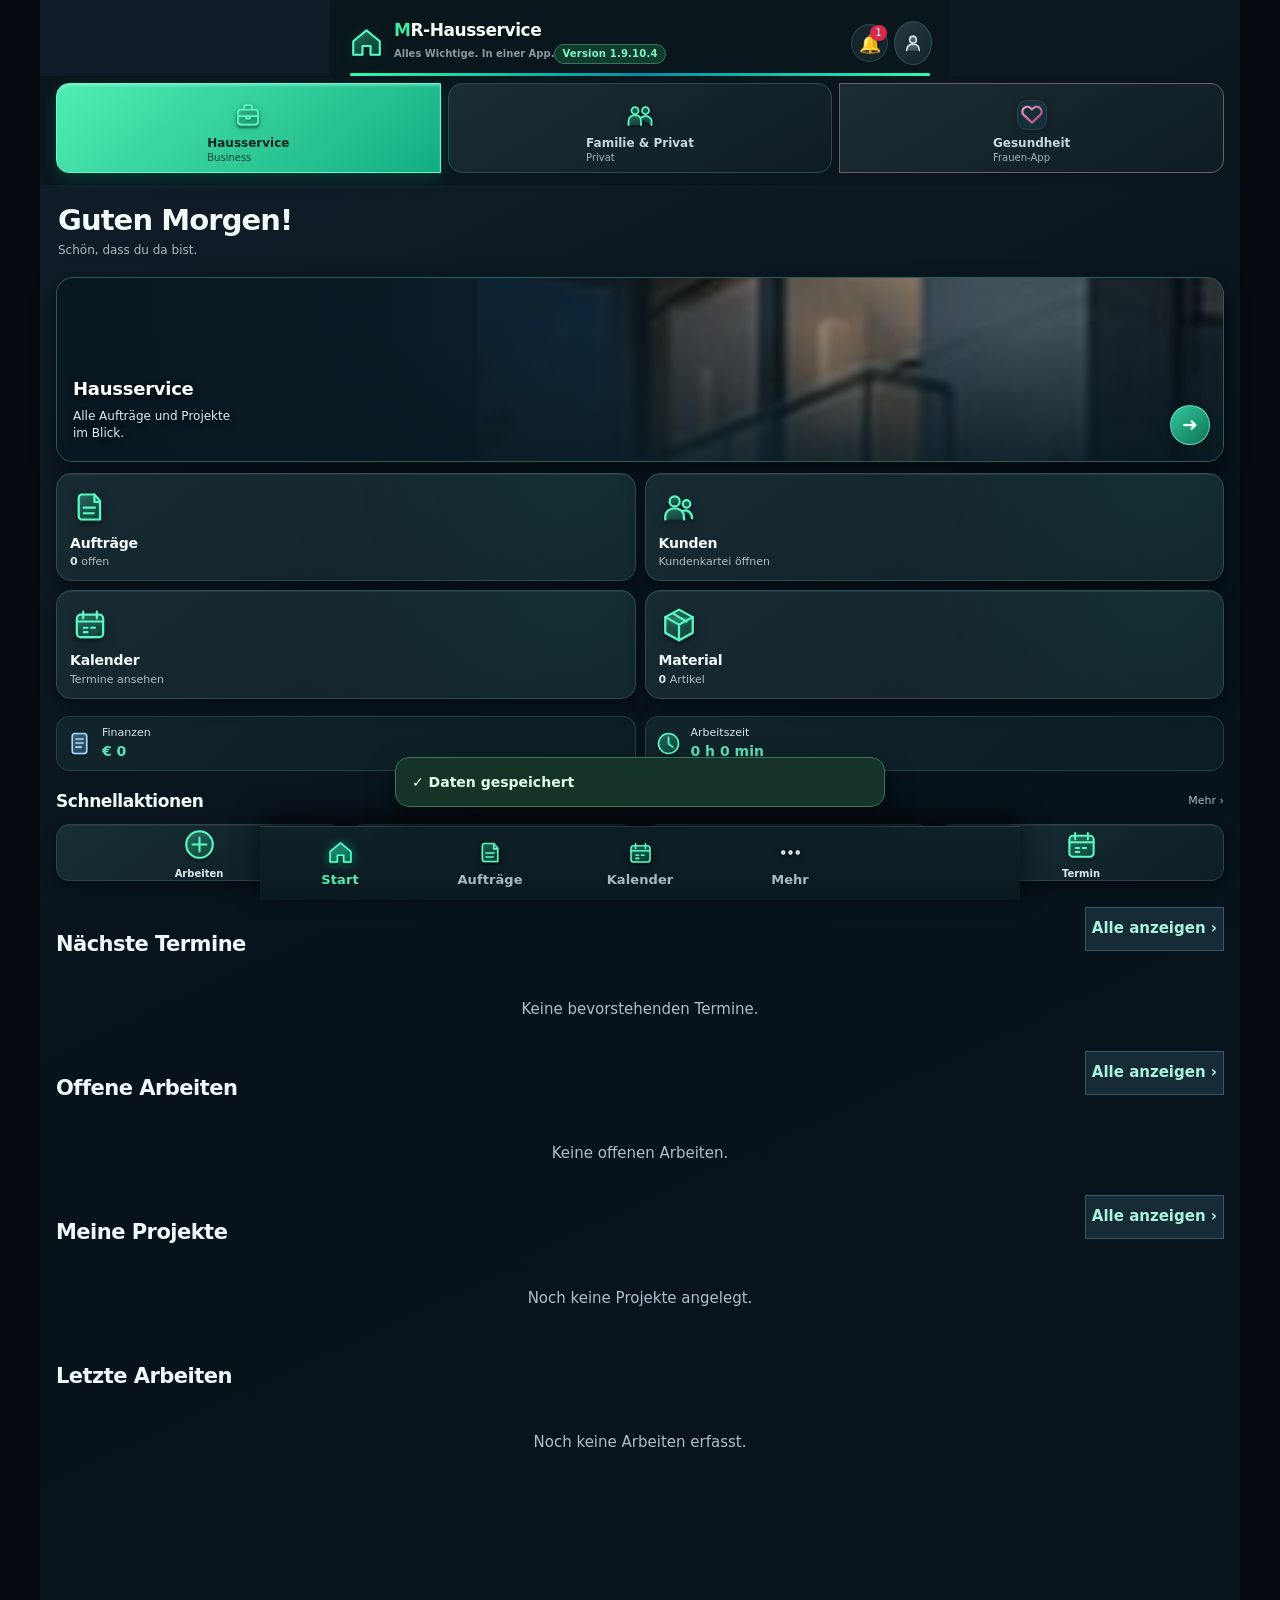
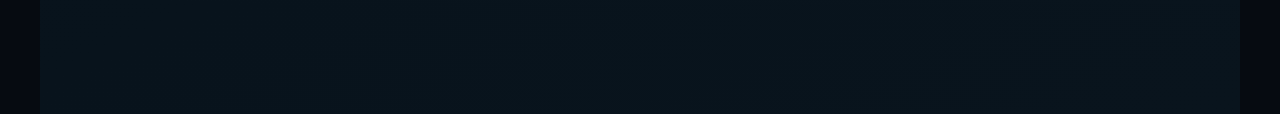
==== commit 1484f044: "V1.9.10.4: Premium Wohnungskarte, Raumzustand & Touch-Zeichenfläche (UI)" ====
--- a/index.html
+++ b/index.html
@@ -342,7 +342,26 @@
 @media (min-width:720px){body.premium-v192 .work-modal-1963{width:min(980px,96vw)!important}.work-editor-1963 #fields{grid-template-columns:repeat(2,minmax(0,1fr));gap:14px}.work1963-kind,.work1963-data,.work1963-summary,.work1963-extra{grid-column:span 2}.work1963-data .work1963-grid{grid-template-columns:repeat(4,minmax(0,1fr))}.work1963-data .work1963-grid .work1963-field:first-child,.work1963-data .work1963-grid .work1963-field:last-child{grid-column:span 2}}
 @media(max-width:380px){.work1963-card{padding:10px}.work1963-card .work-kind-toggle label{font-size:13px;padding:8px 3px}.work1963-grid{gap:4px 7px}}
 </style><link rel="stylesheet" href="work1964.css?build=19990">
-<link rel="stylesheet" href="lager2.css?build=19990"><link rel="stylesheet" href="lager_gallery19713.css?build=19990"><link rel="stylesheet" href="premium1976.css?build=19990"><link rel="stylesheet" href="premium1977.css?build=19990"><link rel="stylesheet" href="dashboard1978.css?build=19990"><link rel="stylesheet" href="dashboard1979.css?build=19990"><link rel="stylesheet" href="kalender19712.css?build=19990"><link rel="stylesheet" href="premium19714.css?build=19990"><link rel="stylesheet" href="lager_delete19715.css?build=19990"><link rel="stylesheet" href="lager_dokumente19716.css?build=19990"><link rel="stylesheet" href="lager_service19717.css?build=19990"><link rel="stylesheet" href="private1980.css?build=19990"/><link href="private1981.css?build=19990" rel="stylesheet"/><link href="variant2_1982.css?build=19990" rel="stylesheet"/><link rel="stylesheet" href="release1986.css?build=19990"/><link rel="stylesheet" href="household1987.css?build=19990"/><link rel="stylesheet" href="household1988.css?build=19990"/><link rel="stylesheet" href="household1989.css?build=19990"/><link rel="stylesheet" href="women1990.css?build=19990"><link rel="stylesheet" href="private1991.css?build=19990"/><link rel="stylesheet" href="vehicles_finance1992.css?build=19990"><link rel="stylesheet" href="premium1994.css?build=19990"><link rel="stylesheet" href="customers1995.css?build=19990"><link rel="stylesheet" href="shopping1996.css?build=19990"><link rel="stylesheet" href="receipts1997.css?build=19990"><link rel="stylesheet" href="pdf_receipts1998.css?build=19990"/><link rel="stylesheet" href="p01_rooms.css?build=19990"/><link rel="stylesheet" href="p02_schedules.css?build=199100"/><link rel="stylesheet" href="p03_cleaning.css?build=199101"/><link rel="stylesheet" href="p04_inventory.css?build=199102"/><link rel="stylesheet" href="p05_quality.css?build=199103"/></head><body class="theme-green premium-v192" data-mrp-mode="business"><div aria-live="polite" hidden="" id="toast193" role="status"></div><div class="app"><header><div class="v2-brand"><img src="v2_assets/home.svg" alt=""/><div><strong>MR-Hausservice</strong><small>Alles Wichtige. In einer App.</small><span class="mr1986-version" aria-label="App-Version">Version 1.9.10.3</span></div></div><div class="top-actions"><span class="premium-save-indicator" id="premium-local-indicator" title="Lokaler Datenstatus">● Lokal</span><button class="bell-btn" id="notification-shortcut" title="Benachrichtigungen" type="button">🔔<span id="notification-count"></span></button><button type="button" class="v2-user-link" data-go="profile" aria-label="Profil öffnen"><img src="v2_assets/user.svg" alt=""/></button></div></header><div class="mrp-switch" role="group" aria-label="App-Bereich"><button aria-pressed="true" data-mrp-switch="business" type="button"><img class="mr-mode-icon" src="v2_assets/briefcase.svg" alt=""/><span><b>Hausservice</b><small>Business</small></span></button><button aria-pressed="false" data-mrp-switch="private" type="button"><img class="mr-mode-icon" src="v2_assets/group.svg" alt=""/><span><b>Familie & Privat</b><small>Privat</small></span></button><button aria-pressed="false" data-mrp-go="mrp-women" type="button" class="mrp-health-switch"><img class="mr-mode-icon" src="icons3d/ui-heart.svg" alt=""/><span><b>Gesundheit</b><small>Frauen-App</small></span></button></div><main>
+<link rel="stylesheet" href="lager2.css?build=19990"><link rel="stylesheet" href="lager_gallery19713.css?build=19990"><link rel="stylesheet" href="premium1976.css?build=19990"><link rel="stylesheet" href="premium1977.css?build=19990"><link rel="stylesheet" href="dashboard1978.css?build=19990"><link rel="stylesheet" href="dashboard1979.css?build=19990"><link rel="stylesheet" href="kalender19712.css?build=19990"><link rel="stylesheet" href="premium19714.css?build=19990"><link rel="stylesheet" href="lager_delete19715.css?build=19990"><link rel="stylesheet" href="lager_dokumente19716.css?build=19990"><link rel="stylesheet" href="lager_service19717.css?build=19990"><link rel="stylesheet" href="private1980.css?build=19990"/><link href="private1981.css?build=19990" rel="stylesheet"/><link href="variant2_1982.css?build=19990" rel="stylesheet"/><link rel="stylesheet" href="release1986.css?build=19990"/><link rel="stylesheet" href="household1987.css?build=19990"/><link rel="stylesheet" href="household1988.css?build=19990"/><link rel="stylesheet" href="household1989.css?build=19990"/><link rel="stylesheet" href="women1990.css?build=19990"><link rel="stylesheet" href="private1991.css?build=19990"/><link rel="stylesheet" href="vehicles_finance1992.css?build=19990"><link rel="stylesheet" href="premium1994.css?build=19990"><link rel="stylesheet" href="customers1995.css?build=19990"><link rel="stylesheet" href="shopping1996.css?build=19990"><link rel="stylesheet" href="receipts1997.css?build=19990"><link rel="stylesheet" href="pdf_receipts1998.css?build=19990"/><link rel="stylesheet" href="p01_rooms.css?build=19990"/><link rel="stylesheet" href="p02_schedules.css?build=199100"/><link rel="stylesheet" href="p03_cleaning.css?build=199101"/><link rel="stylesheet" href="p04_inventory.css?build=199102"/><link rel="stylesheet" href="p05_quality.css?build=199103"/><style id="mrroommap-inline-style">
+/* Wohnungskarte 1.9.10.4 – angepasst an Premium Anthrazit/Smaragd, responsiv & touchfähig. */
+body.premium-v192 #mrp-household-root .mrmap-dashboard{margin:14px 0 22px;color:#ebfff8;font-family:system-ui,-apple-system,sans-serif}
+body.premium-v192 #mrp-household-root .mrmap-top-title{background:linear-gradient(140deg,#0e3034,#0b202d);border:1px solid #357a72;border-radius:21px;padding:16px 16px 18px;box-shadow:0 9px 22px #0005}
+body.premium-v192 #mrp-household-root .mrmap-top-title h2,body.premium-v192 #mrp-household-root .mrmap-home-card h2{font-size:clamp(19px,5vw,26px)!important;letter-spacing:-.5px;margin:3px 0 7px!important;color:#eefff9}
+.mrmap-top-title p,.mrmap-caption{color:#b5d5cf;font-size:12px;line-height:1.5;margin:4px 0 9px}.mrmap-glow{display:block;width:52px;height:5px;border-radius:9px;background:#66ffd1;box-shadow:0 0 14px #53ffbf;margin:0 0 11px}
+.mrmap-overview-chips{display:grid;grid-template-columns:repeat(3,minmax(0,1fr));gap:8px;margin:12px 0 15px}.mrmap-overview-chips>div{min-width:0;min-height:75px;border:1px solid #468475;border-radius:16px;padding:13px 6px 11px;text-align:center;background:linear-gradient(145deg,#103d36,#0a222c);box-shadow:inset 0 1px #ccfffb27,0 7px 17px #0006}.mrmap-overview-chips .green{border-color:#35be91}.mrmap-overview-chips .yellow{border-color:#bc9951;background:linear-gradient(145deg,#493e24,#12252a)}.mrmap-overview-chips .red{border-color:#c35c70;background:linear-gradient(145deg,#482b35,#192631)}.mrmap-overview-chips b{display:block;font-size:25px;line-height:1.1;color:#81ffd4}.mrmap-overview-chips .yellow b{color:#ffd77a}.mrmap-overview-chips .red b{color:#ff8d99}.mrmap-overview-chips small{font-size:11px;color:#c7e6db}
+body.premium-v192 #mrp-household-root .mrmap-home-card{border:1px solid #4a9a83;border-radius:23px;padding:14px 12px 18px;background:linear-gradient(145deg,#0c2831,#0a1b29 82%);box-shadow:0 10px 28px #0008,inset 0 1px #c0ffe51a}
+.mrmap-header{display:flex;align-items:flex-start;justify-content:space-between;gap:8px;margin:3px 0 10px}.mrmap-header h2{margin:0!important}.mrmap-header small{display:block;color:#b5d2ce;font-size:11px;line-height:1.3}.mrmap-outline{min-height:43px;padding:10px 11px;background:#0e4542;border:1px solid #44bd9b;border-radius:13px;font-size:12px;white-space:nowrap;color:#b8ffe3;font-weight:750}
+.mrmap-canvas{border:2px solid #3d9b84;border-radius:17px;overflow:hidden;background:#081f2b;box-shadow:inset 0 0 18px #001b25,0 8px 25px #0005}.mrmap-svg{display:block;width:100%;aspect-ratio:10/8.25;touch-action:manipulation}.mrmap-shape[role="button"]{cursor:pointer;outline:none}.mrmap-shape[role="button"]:focus polygon,.mrmap-shape[role="button"]:hover polygon{stroke-width:11;filter:drop-shadow(0 0 9px #b2fff5)}.mrmap-title{fill:#f8fffd;font:700 23px system-ui,sans-serif;paint-order:stroke;stroke:#06292c;stroke-width:6;pointer-events:none}.mrmap-score{font:800 20px system-ui,sans-serif;paint-order:stroke;stroke:#05242a;stroke-width:7;pointer-events:none}
+.mrmap-room-chips{display:flex;gap:6px;flex-wrap:wrap;margin:13px 0 2px}.mrmap-chip{border:1px solid #538179;background:#193638;color:#f1fff8;border-radius:999px;min-height:35px;padding:7px 10px;display:inline-flex;gap:5px;align-items:center;font-size:11px}.mrmap-chip b{font-size:11px}.mrmap-dot{background:#7cabb1;width:9px;height:9px;border-radius:50%;flex:none}.mrmap-clean .mrmap-dot{background:#51e7ad}.mrmap-light .mrmap-dot{background:#f1cf60}.mrmap-medium .mrmap-dot{background:#ff9e52}.mrmap-dirty .mrmap-dot{background:#fb6975}.mrmap-shortcuts{display:grid;grid-template-columns:repeat(2,minmax(0,1fr));gap:8px;margin-top:14px}.mrmap-shortcuts button{display:grid;grid-template-columns:32px 1fr;grid-template-rows:auto auto;gap:0 7px;text-align:left;align-content:center;min-height:65px;padding:9px 8px;border:1px solid #3c927f;border-radius:14px;background:linear-gradient(135deg,#0d4140,#102934);color:#e8fff7}.mrmap-shortcuts span{grid-row:1/3;font-size:24px;align-self:center}.mrmap-shortcuts b{font-size:12px;line-height:1.25}.mrmap-shortcuts small{font-size:10px;line-height:1.3;color:#afcfc8}.mrmap-empty{display:grid;justify-items:center;text-align:center;gap:5px;padding:28px 12px}.mrmap-empty>span{font-size:40px}.mrmap-empty b{font-size:17px}.mrmap-empty p{font-size:12px;color:#a9c6c0}.mrmap-empty button{border:1px solid #5de8b3;border-radius:12px;background:#125f4e;color:#f0fff8;padding:13px}
+body.premium-v192 #mrp-household-root #mr91-plan-svg{height:clamp(390px,66dvh,760px)!important;min-height:390px;max-height:none;aspect-ratio:auto!important;border-width:3px!important;border-color:#4ba993;touch-action:none;user-select:none}
+body.premium-v192 #mrp-household-root .mr91-plan{padding:12px}.mrmap-tools{display:grid;grid-template-columns:repeat(2,minmax(0,1fr));gap:8px;margin:10px 0}.mrmap-tools button{padding:12px 7px;min-height:48px;border-radius:12px;background:linear-gradient(145deg,#174841,#102e3a);border:1px solid #4d9f8c;color:#d8fff2;font-weight:700;font-size:12px}.mrmap-tools button:first-child{grid-column:span 2;border-color:#64efbd;color:#9ffed9;background:#0d5547}.mrmap-tools button:last-child{border-color:#af7d53;color:#ffe1bd}
+body.mrmap-drawing{overflow:hidden!important}body.premium-v192 #mrp-household-root .mr91-plan.mrmap-expanded{position:fixed!important;inset:calc(env(safe-area-inset-top) + 5px) 3px calc(env(safe-area-inset-bottom) + 5px)!important;z-index:9999;overflow:auto;margin:0;max-width:none;padding:10px;border:2px solid #6cffca;border-radius:14px;background:linear-gradient(145deg,#08272d,#071b27)!important}.mr91-plan.mrmap-expanded #mr91-plan-svg{height:clamp(340px,65dvh,900px)!important}.mr91-plan.mrmap-expanded .mr91-heading p{display:none}
+body.mrmap-modal-open{overflow:hidden!important}.mrmap-overlay{position:fixed;inset:0;background:#000a;z-index:10030;display:flex;justify-content:center;align-items:flex-end;padding:0 6px max(6px,env(safe-area-inset-bottom))}.mrmap-sheet{width:min(620px,100%);max-height:90dvh;overflow:auto;border:1px solid #4ab799;background:linear-gradient(155deg,#103538,#091c2a);box-shadow:0 0 45px #000b;border-radius:24px 24px 13px 13px;padding:19px 14px 16px;color:#f1fff9}.mrmap-sheet-top{display:flex;justify-content:space-between;gap:12px;align-items:flex-start}.mrmap-sheet-top h2{font-size:23px;margin:5px 0;color:#f1fff9}.mrmap-sheet-top p{font-size:12px;color:#a8c9c5}.mrmap-sheet-top small{font-weight:750;letter-spacing:.1em;color:#69dbb4}.mrmap-sheet-top button{background:#183c43;color:#c2ffe5;border:1px solid #59a393;border-radius:50%;min-height:43px;min-width:43px}.mrmap-sheet>label{display:block;font-size:14px;color:#d7f8ec;margin:13px 0}.mrmap-meter{display:flex;align-items:center;justify-content:space-between;gap:12px;margin:14px 0 8px}.mrmap-meter b{font-size:40px;color:#8dfbd3}.mrmap-meter span{font-size:14px;color:#b7ddd1}#mrmap-score-range{display:block;width:100%;height:30px;accent-color:#44e5ab;cursor:pointer}.mrmap-presets{display:grid;grid-template-columns:repeat(2,minmax(0,1fr));gap:8px;margin:14px 0}.mrmap-presets button{background:#143c3d;border:1px solid #3d7569;border-radius:13px;padding:13px 8px;color:#effff8;min-height:50px}.mrmap-sheet-note{color:#a6c5bf;font-size:12px;line-height:1.5}.mrmap-save-row{display:flex;gap:9px;margin-top:17px}.mrmap-save-row button{min-height:51px;flex:1;border:1px solid #477269;border-radius:14px;background:#173137;color:#f1fff8;font-weight:800}.mrmap-save-row .mrmap-save{flex:2;color:#073328;background:linear-gradient(105deg,#6bffd4,#37dfaa);border-color:#b7ffe7;box-shadow:0 0 16px #64ffc85c}
+@media(min-width:750px){body.premium-v192 #mrp-household-root .mrmap-home-card{padding:21px}.mrmap-shortcuts{grid-template-columns:repeat(4,minmax(0,1fr))}.mrmap-svg{aspect-ratio:10/7}.mrmap-presets{grid-template-columns:repeat(4,minmax(0,1fr))}}
+@media(max-width:380px){.mrmap-overview-chips b{font-size:21px}.mrmap-header h2{font-size:19px!important}.mrmap-outline{padding:9px 8px}.mrmap-title{font-size:21px}}
+
+</style>
+</head><body class="theme-green premium-v192" data-mrp-mode="business"><div aria-live="polite" hidden="" id="toast193" role="status"></div><div class="app"><header><div class="v2-brand"><img src="v2_assets/home.svg" alt=""/><div><strong>MR-Hausservice</strong><small>Alles Wichtige. In einer App.</small><span class="mr1986-version" aria-label="App-Version">Version 1.9.10.4</span></div></div><div class="top-actions"><span class="premium-save-indicator" id="premium-local-indicator" title="Lokaler Datenstatus">● Lokal</span><button class="bell-btn" id="notification-shortcut" title="Benachrichtigungen" type="button">🔔<span id="notification-count"></span></button><button type="button" class="v2-user-link" data-go="profile" aria-label="Profil öffnen"><img src="v2_assets/user.svg" alt=""/></button></div></header><div class="mrp-switch" role="group" aria-label="App-Bereich"><button aria-pressed="true" data-mrp-switch="business" type="button"><img class="mr-mode-icon" src="v2_assets/briefcase.svg" alt=""/><span><b>Hausservice</b><small>Business</small></span></button><button aria-pressed="false" data-mrp-switch="private" type="button"><img class="mr-mode-icon" src="v2_assets/group.svg" alt=""/><span><b>Familie & Privat</b><small>Privat</small></span></button><button aria-pressed="false" data-mrp-go="mrp-women" type="button" class="mrp-health-switch"><img class="mr-mode-icon" src="icons3d/ui-heart.svg" alt=""/><span><b>Gesundheit</b><small>Frauen-App</small></span></button></div><main>
 <section class="page active" id="home"><div class="hero" hidden><div class="hero-title">MR HAUSSERVICE <span class="leaf">✦</span></div><p>Dein privates Arbeitszentrum · V1.9.9.0</p><div class="hero-motto">ZUVERLÄSSIG · FLEXIBEL · NACHHALTIG</div><button class="hero-calendar" data-calendar-open="" type="button">▦<small>Kalender</small></button></div><div class="cards" id="summary" hidden></div><div id="today-display" hidden></div><section class="v2-business-landing dash1978" aria-label="Hausservice Startseite">
 <div class="v2-welcome"><h1>Guten Morgen!</h1><p>Schön, dass du da bist.</p></div>
 <button class="v2-photo-hero v2-photo-business" type="button" data-go="projects" aria-label="Hausservice: Arbeiten öffnen">
@@ -465,7 +484,45 @@
 <div aria-hidden="true" class="work-detail-wrap" id="work-detail-overlay"><div class="work-detail-panel"><div class="bar"><h2 id="work-detail-title">Arbeit</h2><button class="secondary" id="close-work-detail" type="button">✕ Schließen</button></div><div id="work-detail-body"></div></div></div><div aria-hidden="true" class="work-detail-wrap" id="work-report-overlay"><div class="work-detail-panel"><div class="bar"><h2 id="work-report-title">Arbeitsübersicht</h2><button class="secondary" id="mr1961-print-report" type="button">🖨️ Als PDF speichern / Drucken</button><button class="secondary" id="close-work-report" type="button">✕ Schließen</button></div><div id="work-report-body"></div></div></div>
 <div aria-hidden="true" class="work-detail-wrap" id="appointment-overlay"><div class="work-detail-panel"><div class="bar"><h2 id="appointment-title">Neuer Termin</h2><button class="secondary" id="appointment-close">✕ Schließen</button></div><form id="appointment-form"><input id="appt-id" name="id" type="hidden"/><label>Titel *</label><input class="input" name="title" placeholder="z. B. Hecke schneiden" required=""/><label>Datum *</label><input class="input" name="date" required="" type="date"/><div class="row"><div><label>Von *</label><input class="input" name="start" required="" type="time"/></div><div><label>Bis</label><input class="input" name="end" type="time"/></div></div><label>Kunde / Ort</label><input class="input" name="place" placeholder="z. B. Kundin – Garten"/><label>Kategorie</label><select name="category"><option>Gartenpflege</option><option>Reinigung</option><option>Hausbetreuung</option><option>Privat</option><option>Sonstiges</option></select><label>Status</label><select name="status"><option>Geplant</option><option>In Arbeit</option><option>Erledigt</option><option>Abgesagt</option></select><label>Erinnerung</label><select name="reminder"><option value="none">Keine</option><option value="0">Am Termintag</option><option selected="" value="1">1 Tag vorher</option><option value="2">2 Tage vorher</option><option value="7">7 Tage vorher</option></select><label>Wiederholung</label><select name="repeat"><option value="none">Keine</option><option value="weekly">Jede Woche</option><option value="monthly">Jeden Monat</option></select><label>Fotos zum Termin (mehrere möglich)</label><input accept="image/*" class="input" id="appointment-images" multiple="" type="file"/><div class="report-gallery" id="appointment-photo-preview"></div><label>Notizen</label><textarea name="note" placeholder="Werkzeug mitnehmen …"></textarea><button class="primary full" type="submit">✓ Termin speichern</button><button class="secondary full" hidden="" id="appointment-delete" type="button">Termin löschen</button><button class="secondary full" hidden="" id="appointment-to-work" type="button">Als Arbeit übernehmen</button></form></div></div><div class="modal-wrap" id="overlay"><div class="modal"><div class="bar"><h2 id="modal-title">Eintrag</h2><button id="close" type="button">✕</button></div><form id="entry-form"><div id="fields"></div><button class="primary full" type="submit">Speichern</button></form></div></div>
 <script src="js/auftrag_typ1962.js?build=19990"></script><script src="js/auftrag_layout1963.js?build=19990"></script><script src="js/auftrag_layout1964.js?build=19990"></script>
-<script src="js/inventory_metrics.js?build=19990"></script><script src="js/core.js?build=199100"></script><script src="js/lager_doc_store19716.js?build=19990"></script><script src="js/verwaltung.js?build=19990"></script><script src="js/auftraege_medien.js?build=19990"></script><script src="js/backup_google.js?build=19990"></script><script src="js/kalender.js?build=19990"></script><script src="js/kalender19712.js?build=199100"></script><script src="js/updates.js?build=19990"></script><script src="js/oberflaeche.js?build=19990"></script><script src="js/verbesserungen1961.js?build=19990"></script><script src="js/lager_gallery19713.js?build=19990"></script><script src="js/lager2.js?build=19990"></script><script src="js/lager_dokumente19716.js?build=19990"></script><script defer src="js/icon_theme19714.js?build=19990"></script><script src="js/women_vault1981.js?build=19990"></script><script src="js/p02_schedule.js?build=199100"></script><script src="js/p03_cleaning.js?build=199101"></script><script src="js/p04_inventory.js?build=199102"></script><script src="js/p05_quality.js?build=199103"></script><script src="js/private1980.js?build=199103"></script><script src="js/variant2_1981.js?build=19990"></script><script src="js/finance_ledger1992.js?build=19990"></script><script src="js/shopping1996.js?build=19990"></script><script src="js/private_finance1991.js?build=19990"></script><script src="js/receipts1997.js?build=19990"></script><script src="js/pdf_receipts1998.js?build=19990"></script><script src="js/private_vehicles1992.js?build=19990"></script><script src="js/customers1995.js?build=19990"></script><script>document.addEventListener('DOMContentLoaded',()=>{const trigger=(id)=>document.getElementById(id)?.click();const bind=(id,fn)=>{const e=document.getElementById(id);if(e)e.addEventListener('click',fn)};bind('backup-hub-save1973',()=>trigger('export'));bind('backup-hub-load1973',()=>trigger('import'));bind('backup-hub-lager-save1973',()=>{const b=document.querySelector('#lager2-root [data-l2="export"]');if(b)b.click();else alert('Öffne zuerst den Lagerbereich.')});bind('backup-hub-lager-load1973',()=>{const b=document.querySelector('#lager2-root [data-l2="import"]');if(b)b.click();else alert('Öffne zuerst den Lagerbereich.')});});</script>
+<script src="js/inventory_metrics.js?build=19990"></script><script src="js/core.js?build=199100"></script><script src="js/lager_doc_store19716.js?build=19990"></script><script src="js/verwaltung.js?build=19990"></script><script src="js/auftraege_medien.js?build=19990"></script><script src="js/backup_google.js?build=19990"></script><script src="js/kalender.js?build=19990"></script><script src="js/kalender19712.js?build=199100"></script><script src="js/updates.js?build=19990"></script><script src="js/oberflaeche.js?build=19990"></script><script src="js/verbesserungen1961.js?build=19990"></script><script src="js/lager_gallery19713.js?build=19990"></script><script src="js/lager2.js?build=19990"></script><script src="js/lager_dokumente19716.js?build=19990"></script><script defer src="js/icon_theme19714.js?build=19990"></script><script src="js/women_vault1981.js?build=19990"></script><script src="js/p02_schedule.js?build=199100"></script><script src="js/p03_cleaning.js?build=199101"></script><script src="js/p04_inventory.js?build=199102"></script><script src="js/p05_quality.js?build=199103"></script><script id="mrroommap-inline-script">
+/* M.R Hauservice V1.9.10.4 – Wohnungskarte, pure room-state model + UI integration.
+   Existing floorplan coordinates and room identifiers remain unchanged. */
+(function(root,factory){const api=factory();if(typeof module==='object'&&module.exports)module.exports=api;if(root)root.MRRoomMap=api;})(typeof globalThis!=='undefined'?globalThis:null,function(){
+'use strict';
+const colors={clean:'#51e7ad',light:'#f1cf60',medium:'#ff9e52',dirty:'#fb6975',unknown:'#7cabb1'};
+function validScore(v){if(v===''||v===null||v===undefined)return null;const n=Number(v);return Number.isFinite(n)?Math.max(0,Math.min(100,Math.round(n))):null;}
+function kind(v){const s=validScore(v);return s===null?'unknown':s>=80?'clean':s>=60?'light':s>=35?'medium':'dirty';}
+function label(v){return ({clean:'Sauber',light:'Leicht verschmutzt',medium:'Mittel',dirty:'Stark verschmutzt',unknown:'Nicht bewertet'})[kind(v)];}
+function cleanRoomId(roomId,rooms){return rooms.some(p=>p.id===roomId&&['Raum','Zone'].includes(p.type));}
+function saved(h,id){const x=h?.roomConditions?.[id];return x&&typeof x==='object'?x:null;}
+function setScore(h,roomId,value,at,rooms){if(!cleanRoomId(roomId,rooms))throw Error('Raum ist nicht vorhanden.');const score=validScore(value);if(score===null)throw Error('Sauberkeit zwischen 0 und 100 eingeben.');const iso=new Date(at).toISOString();if(!Number.isFinite(Date.parse(iso)))throw Error('Ungültiges Datum');h.roomConditions ||= {};const prev=saved(h,roomId),history=Array.isArray(prev?.history)?prev.history.slice(-179):[];history.push({score,at:iso});h.roomConditions[roomId]={score,updatedAt:iso,history};return h.roomConditions[roomId];}
+function todayAt(iso){if(!iso||!Number.isFinite(Date.parse(iso)))return false;const d=new Date(iso),n=new Date();return d.getFullYear()===n.getFullYear()&&d.getMonth()===n.getMonth()&&d.getDate()===n.getDate();}
+function statusText(data){if(!data||validScore(data.score)===null)return 'Noch nicht bewertet';const date=new Date(data.updatedAt);return (todayAt(data.updatedAt)?'Heute ':'Stand '+(Number.isFinite(date.getTime())?date.toLocaleDateString('de-AT'):'–')+' · ')+validScore(data.score)+' %';}
+function escapeHtml(v){return String(v??'').replace(/[&<>"']/g,c=>({'&':'&amp;','<':'&lt;','>':'&gt;','"':'&quot;',"'":'&#39;'}[c]));}
+function svgPlan(h,rooms,opts={}){const e=escapeHtml,segments=(Array.isArray(h.floorplan)?h.floorplan:[]).filter(x=>cleanRoomId(x.roomId,rooms)&&Array.isArray(x.points)&&x.points.length>=3);
+ const unique=new Set(segments.map(x=>x.roomId)),drawn=rooms.filter(r=>unique.has(r.id));
+ if(!segments.length)return '<div class="mrmap-empty"><span>🏠</span><b>Deine Wohnungskarte ist noch leer</b><p>Zeichne unter „Räume“ zuerst die Umrisse. Anschließend erscheinen sie hier mit ihrem Sauberkeitszustand.</p><button type="button" data-mrmap-open="rooms">✏️ Jetzt Grundriss zeichnen</button></div>';
+ const interactive=opts.edit!==true,markup=segments.map((item,i)=>{const room=rooms.find(r=>r.id===item.roomId),points=item.points.filter(p=>Array.isArray(p)&&p.length>=2&&p.every(v=>Number.isFinite(Number(v)))).slice(0,700),coordinates=points.map(p=>Math.max(0,Math.min(1000,Number(p[0])))+','+Math.max(0,Math.min(700,Number(p[1])))).join(' ');if(points.length<3)return '';const center=points.reduce((a,p)=>([a[0]+Number(p[0]),a[1]+Number(p[1])]),[0,0]).map(v=>v/points.length),record=saved(h,item.roomId),score=validScore(record?.score),status=kind(score),color=colors[status];const attrs=interactive?`data-mrmap-room="${e(room.id)}" role="button" tabindex="0" aria-label="${e(room.name)}: ${e(statusText(record))}. Ändern"`:'aria-hidden="true"';return `<g ${attrs} class="mrmap-shape mrmap-${status}"><polygon points="${coordinates}" fill="${color}29" stroke="${color}" stroke-width="${opts.edit?5:6}" stroke-linejoin="round"/><title>${e(room.name)} – ${e(statusText(record))}</title>${`<text x="${center[0]}" y="${center[1]-7}" text-anchor="middle" class="mrmap-title">${e(room.name)}</text><text x="${center[0]}" y="${center[1]+21}" text-anchor="middle" class="mrmap-score" fill="${color}">${score===null?'?':score+' %'}</text>`}</g>`;}).join('');
+ return `<svg class="mrmap-svg" ${opts.edit?'aria-label="Gespeicherte Raumumrisse"':'aria-label="Wohnungskarte – Raum antippen, um den Zustand zu ändern"'} viewBox="0 0 1000 700" preserveAspectRatio="none"><defs><pattern id="mrmap-grid-${opts.edit?'edit':'home'}" width="50" height="50" patternUnits="userSpaceOnUse"><path d="M 50 0 L 0 0 0 50" fill="none" stroke="#21464b" stroke-width="1"/></pattern></defs><rect width="1000" height="700" fill="url(#mrmap-grid-${opts.edit?'edit':'home'})"/>${markup}</svg>`;
+}
+function dashboard(h,rooms){const drawnIds=[...new Set((h.floorplan||[]).filter(x=>cleanRoomId(x.roomId,rooms)&&Array.isArray(x.points)&&x.points.length>=3).map(x=>x.roomId))],counts={clean:0,light:0,medium:0,dirty:0,unknown:0};for(const id of drawnIds)counts[kind(saved(h,id)?.score)]++;const countStatus=counts.clean+counts.light+counts.medium+counts.dirty;
+ return `<section class="mrmap-dashboard"><div class="mrmap-top-title"><span class="mrmap-glow"></span><h2>Tageszustand deiner Wohnung</h2><p>${countStatus?countStatus+' bewertete Räume · '+counts.unknown+' noch ohne Bewertung':'Dein Grundriss und alle Raumzustände auf einen Blick.'}</p></div><div class="mrmap-overview-chips"><div class="green"><b>✦ ${counts.clean}</b><small>Sauber</small></div><div class="yellow"><b>◷ ${counts.light+counts.medium}</b><small>Leicht / mittel</small></div><div class="red"><b>⚠ ${counts.dirty}</b><small>Stark verschmutzt</small></div></div><section class="mrmap-home-card"><div class="mrmap-header"><div><h2>⌂ Wohnungskarte</h2><small>Raum antippen → Verschmutzung ändern</small></div><button type="button" data-mrmap-open="rooms" aria-label="Grundriss bearbeiten" class="mrmap-outline">✎ Bearbeiten</button></div><div class="mrmap-canvas">${svgPlan(h,rooms)}</div><div class="mrmap-room-chips">${drawnIds.map(id=>{const r=rooms.find(r=>r.id===id),condition=saved(h,id),k=kind(condition?.score);return `<button type="button" data-mrmap-room="${escapeHtml(id)}" class="mrmap-chip mrmap-${k}"><span class="mrmap-dot"></span>${escapeHtml(r.name)} <b>${validScore(condition?.score)===null?'?':validScore(condition.score)+' %'}</b></button>`}).join('')}</div><p class="mrmap-caption">${counts.unknown?'ⓘ Grau bedeutet: noch nicht bewertet. ':''}Der letzte gespeicherte Zustand bleibt sichtbar, bis du ihn aktualisierst.</p><div class="mrmap-shortcuts"><button type="button" data-mrp-action="new-session"><span>🧹</span><b>Reinigung starten</b><small>Timer, Fotos, Material</small></button><button type="button" data-mrp-tab="tasks"><span>🗓️</span><b>Putzplan öffnen</b><small>Aufgaben & Termine</small></button><button type="button" data-mrp-tab="supplies"><span>🧴</span><b>Material verwalten</b><small>Reiniger & Zubehör</small></button><button type="button" data-mrp-action="new-place"><span>🏠</span><b>Raum hinzufügen</b><small>Objekte & Zonen</small></button></div></section></section>`;}
+function planToolbar(){return `<div class="mrmap-tools"><button type="button" data-mrmap-expand aria-pressed="false">⛶ Zeichnen im Vollbild</button><button type="button" data-mr91-plan="undo">↶ Letzten Umriss zurück</button><button type="button" data-mrmap-remove>⌫ Diesen Raum neu zeichnen</button></div>`;}
+function install(deps){let current='',draft=100,busy=false,expanded=false;
+ const rooms=()=>deps.state().places.filter(r=>['Raum','Zone'].includes(r.type));
+ const showMap=()=>dashboard(deps.state(),rooms());
+ const oldOverview=deps.getOverview();deps.setOverview(()=>{const before=oldOverview(),needle='<div class="mrp-panel"><h2>📅 Fällige Putzaufgaben</h2>';const pos=before.indexOf(needle);return showMap()+(pos>=0?before.slice(pos):'');});
+ const oldMap=deps.getMap();deps.setMap(()=>{const orig=oldMap();const svg=svgPlan(deps.state(),rooms(),{edit:true}).replace('<svg class="mrmap-svg"','<svg id="mr91-plan-svg" class="mrmap-svg"').replace('</svg>','<polyline id="mr91-drawing" points="" stroke="#faffef" stroke-width="5" fill="#9fffe824" stroke-linecap="round" stroke-linejoin="round"/></svg>');return orig.replace('<section class="mr91-plan">',expanded?'<section class="mr91-plan mrmap-expanded">':'<section class="mr91-plan">').replace(/<svg id="mr91-plan-svg"[\s\S]*?<\/svg>/,svg).replace(/<div class="mr91-buttons">[\s\S]*?<\/div><p class="mr91-map-help">/,planToolbar()+'<p class="mr91-map-help">').replace('⛶ Zeichnen im Vollbild',expanded?'✕ Vollbild schließen':'⛶ Zeichnen im Vollbild').replace('aria-pressed="false"',expanded?'aria-pressed="true"':'aria-pressed="false"').replace('Wohnung mit dem Finger zeichnen','✏️ Deinen Grundriss zeichnen').replace('Raum unten auswählen, einen geschlossenen Umriss','Raum auswählen, einen geschlossenen Umriss');});
+ const open=(roomId)=>{const r=rooms().find(x=>x.id===roomId);if(!r)return;current=roomId;const data=saved(deps.state(),roomId);draft=validScore(data?.score)??100;document.getElementById('mrmap-dialog')?.remove();const overlay=document.createElement('div');overlay.id='mrmap-dialog';overlay.className='mrmap-overlay';overlay.setAttribute('role','presentation');overlay.innerHTML=`<div class="mrmap-sheet" role="dialog" aria-modal="true" aria-labelledby="mrmap-dialog-title"><div class="mrmap-sheet-top"><div><small>RAUMZUSTAND</small><h2 id="mrmap-dialog-title">${escapeHtml(r.name)} bearbeiten</h2><p>${escapeHtml(statusText(data))}</p></div><button type="button" data-mrmap-close aria-label="Schließen">✕</button></div><label for="mrmap-score-range">Wie sauber ist dieser Raum gerade?</label><div class="mrmap-meter"><b id="mrmap-live-score">${draft} %</b><span id="mrmap-live-label">${label(draft)}</span></div><input id="mrmap-score-range" type="range" min="0" max="100" value="${draft}" step="5" aria-label="Sauberkeit in Prozent"><div class="mrmap-presets"><button type="button" data-mrmap-preset="100">✨ Sauber</button><button type="button" data-mrmap-preset="70">🟡 Leicht</button><button type="button" data-mrmap-preset="50">🟠 Mittel</button><button type="button" data-mrmap-preset="15">🔴 Stark</button></div><p class="mrmap-sheet-note">Deine Bewertung wird mit Datum und Uhrzeit im privaten Datenbestand gespeichert. Keine automatische Schätzung.</p><div class="mrmap-save-row"><button type="button" data-mrmap-close>Abbrechen</button><button type="button" class="mrmap-save" data-mrmap-save>✓ Status speichern</button></div></div>`;document.body.append(overlay);document.body.classList.add('mrmap-modal-open');const update=()=>{const n=document.getElementById('mrmap-live-score'),l=document.getElementById('mrmap-live-label');if(n)n.textContent=draft+' %';if(l)l.textContent=label(draft)};overlay.addEventListener('input',e=>{if(e.target.id==='mrmap-score-range'){draft=validScore(e.target.value)??100;update()}});overlay.addEventListener('click',async e=>{if(e.target===overlay||e.target.closest('[data-mrmap-close]')){close();return}const p=e.target.closest('[data-mrmap-preset]');if(p){draft=Number(p.dataset.mrmapPreset);overlay.querySelector('#mrmap-score-range').value=draft;update();return}if(e.target.closest('[data-mrmap-save]')&&!busy){busy=true;try{const ok=await deps.change(h=>setScore(h,current,draft,new Date().toISOString(),h.places));if(ok)close();}finally{busy=false}}});const onKey=e=>{if(e.key==='Escape'){close();document.removeEventListener('keydown',onKey)}};document.addEventListener('keydown',onKey);overlay._cleanup=()=>document.removeEventListener('keydown',onKey);};
+ const close=()=>{const el=document.getElementById('mrmap-dialog');if(el){el._cleanup?.();el.remove()}document.body.classList.remove('mrmap-modal-open')};
+ document.addEventListener('click',e=>{const openRoom=e.target.closest?.('[data-mrmap-room]');if(openRoom){e.preventDefault();e.stopImmediatePropagation();open(openRoom.dataset.mrmapRoom);return}const openRooms=e.target.closest?.('[data-mrmap-open="rooms"]');if(openRooms){e.preventDefault();e.stopImmediatePropagation();deps.setTab('places');return}const expand=e.target.closest?.('[data-mrmap-expand]');if(expand){const node=expand.closest('.mr91-plan');if(!node)return;const enlarged=node.classList.toggle('mrmap-expanded');expanded=enlarged;expand.setAttribute('aria-pressed',enlarged?'true':'false');expand.textContent=enlarged?'✕ Vollbild schließen':'⛶ Zeichnen im Vollbild';document.body.classList.toggle('mrmap-drawing',enlarged);return}const del=e.target.closest?.('[data-mrmap-remove]');if(del){const sel=document.getElementById('mr91-plan-room'),id=sel?.value;const r=rooms().find(x=>x.id===id);if(!r)return;if(!confirm('Nur die Umrisse von „'+r.name+'“ entfernen? Raum, Aufgaben und Sauberkeit bleiben gespeichert.'))return;deps.change(h=>{h.floorplan=(h.floorplan||[]).filter(x=>x.roomId!==id)});expanded=false;document.body.classList.remove('mrmap-drawing');}} ,true);
+ document.addEventListener('keydown',e=>{const node=e.target.closest?.('[data-mrmap-room]');if(node&&(e.key==='Enter'||e.key===' ')){e.preventDefault();open(node.dataset.mrmapRoom)}});
+ return {showMap,open,close};}
+return{validScore,kind,label,setScore,saved,statusText,svgPlan,dashboard,install};
+});
+
+</script>
+<script src="js/private1980.js?build=199104"></script><script src="js/variant2_1981.js?build=19990"></script><script src="js/finance_ledger1992.js?build=19990"></script><script src="js/shopping1996.js?build=19990"></script><script src="js/private_finance1991.js?build=19990"></script><script src="js/receipts1997.js?build=19990"></script><script src="js/pdf_receipts1998.js?build=19990"></script><script src="js/private_vehicles1992.js?build=19990"></script><script src="js/customers1995.js?build=19990"></script><script>document.addEventListener('DOMContentLoaded',()=>{const trigger=(id)=>document.getElementById(id)?.click();const bind=(id,fn)=>{const e=document.getElementById(id);if(e)e.addEventListener('click',fn)};bind('backup-hub-save1973',()=>trigger('export'));bind('backup-hub-load1973',()=>trigger('import'));bind('backup-hub-lager-save1973',()=>{const b=document.querySelector('#lager2-root [data-l2="export"]');if(b)b.click();else alert('Öffne zuerst den Lagerbereich.')});bind('backup-hub-lager-load1973',()=>{const b=document.querySelector('#lager2-root [data-l2="import"]');if(b)b.click();else alert('Öffne zuerst den Lagerbereich.')});});</script>
 <script>
 (function(){
   function verifyModules(){
@@ -482,4 +539,4 @@
   if(document.readyState==='loading')document.addEventListener('DOMContentLoaded',verifyModules,{once:true});else verifyModules();
 })();
 </script>
-</body></html>+</body></html>
--- a/p05_quality.css
+++ b/p05_quality.css
@@ -7,4 +7,4 @@
 .p05-dose{font-size:.88rem;line-height:1.45;margin:7px 0;overflow-wrap:anywhere}.p05-knowledge-grid{display:grid;grid-template-columns:repeat(auto-fit,minmax(190px,1fr));gap:12px}.p05-guide{padding:12px;border:1px solid rgba(130,206,184,.2);border-radius:12px;background:rgba(6,24,31,.44)}.p05-guide h4{margin:0 0 8px}.p05-guide p{margin:6px 0;font-size:.89rem;line-height:1.4}
 .p05-form{max-width:720px;display:grid;gap:12px}.p05-form label{display:grid;gap:5px;font-size:.89rem}.p05-form input:not([type=checkbox]),.p05-form textarea,.p05-form select{width:100%;background:#0d2428;color:#f4fcff;border:1px solid #5c887e;border-radius:10px;padding:10px;box-sizing:border-box;font:inherit}.p05-choice-list{display:grid;grid-template-columns:repeat(auto-fit,minmax(145px,1fr));gap:7px}.p05-choice-list label,.p05-check{display:flex!important;flex-direction:row;align-items:flex-start;gap:8px;padding:8px 10px;border:1px solid #456b65;border-radius:9px}.p05-choice-list input,.p05-check input{width:18px;height:18px;flex:none}
 .p05-item{padding:12px 0;border-bottom:1px solid #355148}.p05-item:last-child{border:0}.p05-item small{display:block;opacity:.83}.p05-defect{border:1px solid #755b42;border-radius:12px;padding:11px;margin:9px 0}.p05-defect.resolved{border-color:#377e62}.p05-room-select{max-width:280px}.p05-progress{font-weight:800;color:#b6f6e3}
-@media (max-width:580px){.p05-section{padding:12px}.p05-knowledge-grid{grid-template-columns:1fr}}+@media (max-width:580px){.p05-section{padding:12px}.p05-knowledge-grid{grid-template-columns:1fr}}
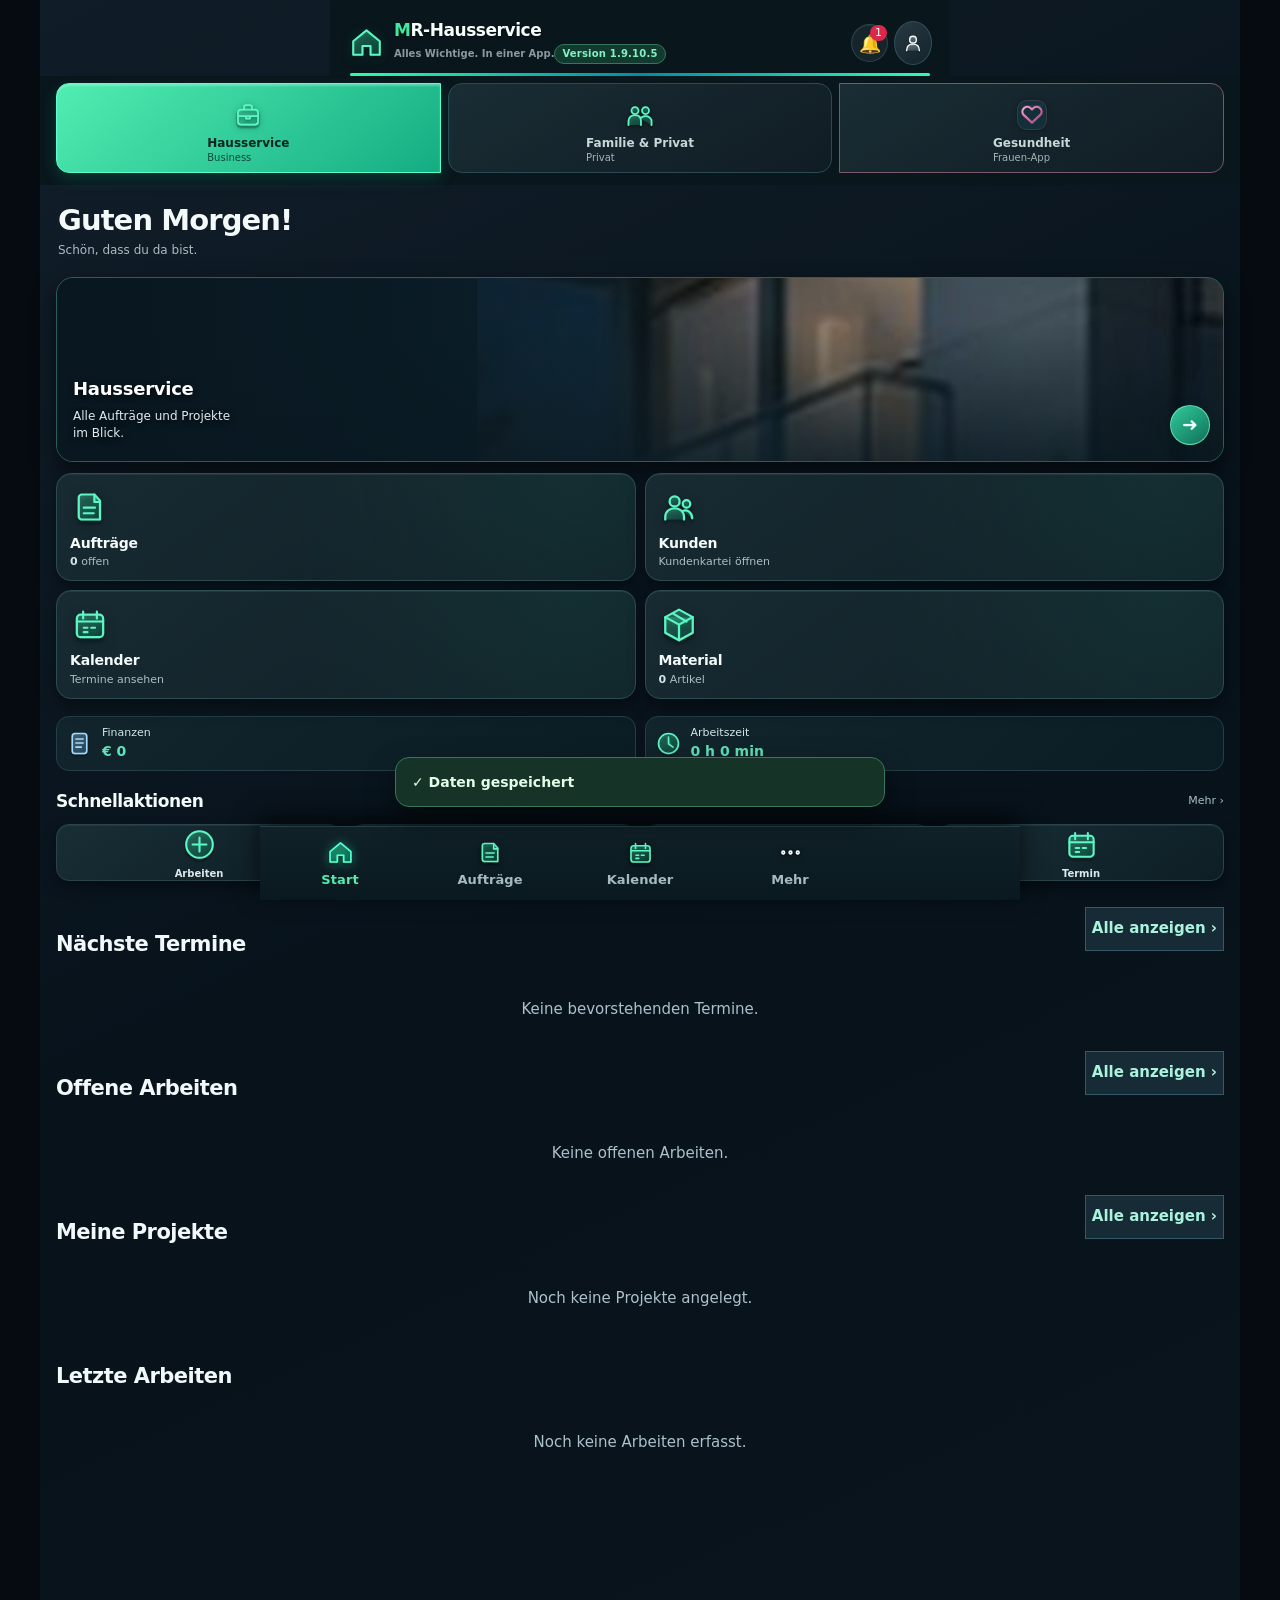
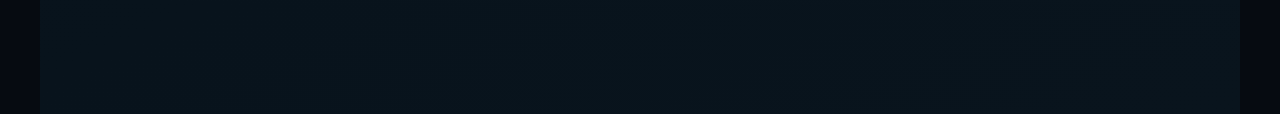
==== commit c1069b9c: "V1.9.10.5: vernetztes Putzlager, Tücherwäsche, Einkäufe und Inventur" ====
--- a/index.html
+++ b/index.html
@@ -351,8 +351,8 @@
 .mrmap-overview-chips{display:grid;grid-template-columns:repeat(3,minmax(0,1fr));gap:8px;margin:12px 0 15px}.mrmap-overview-chips>div{min-width:0;min-height:75px;border:1px solid #468475;border-radius:16px;padding:13px 6px 11px;text-align:center;background:linear-gradient(145deg,#103d36,#0a222c);box-shadow:inset 0 1px #ccfffb27,0 7px 17px #0006}.mrmap-overview-chips .green{border-color:#35be91}.mrmap-overview-chips .yellow{border-color:#bc9951;background:linear-gradient(145deg,#493e24,#12252a)}.mrmap-overview-chips .red{border-color:#c35c70;background:linear-gradient(145deg,#482b35,#192631)}.mrmap-overview-chips b{display:block;font-size:25px;line-height:1.1;color:#81ffd4}.mrmap-overview-chips .yellow b{color:#ffd77a}.mrmap-overview-chips .red b{color:#ff8d99}.mrmap-overview-chips small{font-size:11px;color:#c7e6db}
 body.premium-v192 #mrp-household-root .mrmap-home-card{border:1px solid #4a9a83;border-radius:23px;padding:14px 12px 18px;background:linear-gradient(145deg,#0c2831,#0a1b29 82%);box-shadow:0 10px 28px #0008,inset 0 1px #c0ffe51a}
 .mrmap-header{display:flex;align-items:flex-start;justify-content:space-between;gap:8px;margin:3px 0 10px}.mrmap-header h2{margin:0!important}.mrmap-header small{display:block;color:#b5d2ce;font-size:11px;line-height:1.3}.mrmap-outline{min-height:43px;padding:10px 11px;background:#0e4542;border:1px solid #44bd9b;border-radius:13px;font-size:12px;white-space:nowrap;color:#b8ffe3;font-weight:750}
-.mrmap-canvas{border:2px solid #3d9b84;border-radius:17px;overflow:hidden;background:#081f2b;box-shadow:inset 0 0 18px #001b25,0 8px 25px #0005}.mrmap-svg{display:block;width:100%;aspect-ratio:10/8.25;touch-action:manipulation}.mrmap-shape[role="button"]{cursor:pointer;outline:none}.mrmap-shape[role="button"]:focus polygon,.mrmap-shape[role="button"]:hover polygon{stroke-width:11;filter:drop-shadow(0 0 9px #b2fff5)}.mrmap-title{fill:#f8fffd;font:700 23px system-ui,sans-serif;paint-order:stroke;stroke:#06292c;stroke-width:6;pointer-events:none}.mrmap-score{font:800 20px system-ui,sans-serif;paint-order:stroke;stroke:#05242a;stroke-width:7;pointer-events:none}
-.mrmap-room-chips{display:flex;gap:6px;flex-wrap:wrap;margin:13px 0 2px}.mrmap-chip{border:1px solid #538179;background:#193638;color:#f1fff8;border-radius:999px;min-height:35px;padding:7px 10px;display:inline-flex;gap:5px;align-items:center;font-size:11px}.mrmap-chip b{font-size:11px}.mrmap-dot{background:#7cabb1;width:9px;height:9px;border-radius:50%;flex:none}.mrmap-clean .mrmap-dot{background:#51e7ad}.mrmap-light .mrmap-dot{background:#f1cf60}.mrmap-medium .mrmap-dot{background:#ff9e52}.mrmap-dirty .mrmap-dot{background:#fb6975}.mrmap-shortcuts{display:grid;grid-template-columns:repeat(2,minmax(0,1fr));gap:8px;margin-top:14px}.mrmap-shortcuts button{display:grid;grid-template-columns:32px 1fr;grid-template-rows:auto auto;gap:0 7px;text-align:left;align-content:center;min-height:65px;padding:9px 8px;border:1px solid #3c927f;border-radius:14px;background:linear-gradient(135deg,#0d4140,#102934);color:#e8fff7}.mrmap-shortcuts span{grid-row:1/3;font-size:24px;align-self:center}.mrmap-shortcuts b{font-size:12px;line-height:1.25}.mrmap-shortcuts small{font-size:10px;line-height:1.3;color:#afcfc8}.mrmap-empty{display:grid;justify-items:center;text-align:center;gap:5px;padding:28px 12px}.mrmap-empty>span{font-size:40px}.mrmap-empty b{font-size:17px}.mrmap-empty p{font-size:12px;color:#a9c6c0}.mrmap-empty button{border:1px solid #5de8b3;border-radius:12px;background:#125f4e;color:#f0fff8;padding:13px}
+.mrmap-canvas{border:2px solid #3d9b84;border-radius:17px;overflow:hidden;background:#081f2b;box-shadow:inset 0 0 18px #001b25,0 8px 25px #0005}.mrmap-svg{display:block;width:100%;aspect-ratio:10/8.25;touch-action:manipulation}.mrmap-shape[role="button"]{cursor:pointer;outline:none}.mrmap-shape[role="button"]:focus polygon,.mrmap-shape[role="button"]:hover polygon{stroke-width:11;filter:drop-shadow(0 0 9px #b2fff5)}.mrmap-title{fill:#f8fffd;font:800 39px system-ui,sans-serif;paint-order:stroke;stroke:#06292c;stroke-width:6;pointer-events:none}.mrmap-score{font:900 32px system-ui,sans-serif;paint-order:stroke;stroke:#05242a;stroke-width:7;pointer-events:none}
+.mrmap-room-chips{display:flex;gap:6px;flex-wrap:wrap;margin:13px 0 2px}.mrmap-chip{border:1px solid #538179;background:#193638;color:#f1fff8;border-radius:999px;min-height:35px;padding:7px 10px;display:inline-flex;gap:5px;align-items:center;font-size:11px}.mrmap-chip b{font-size:11px}.mrmap-dot{background:#7cabb1;width:9px;height:9px;border-radius:50%;flex:none}.mrmap-clean .mrmap-dot{background:#51e7ad}.mrmap-light .mrmap-dot{background:#f1cf60}.mrmap-medium .mrmap-dot{background:#ff9e52}.mrmap-dirty .mrmap-dot{background:#fb6975}.mrmap-shortcuts{display:grid;grid-template-columns:repeat(2,minmax(0,1fr));gap:8px;margin-top:14px}.mrmap-shortcuts button{display:grid;grid-template-columns:44px 1fr;grid-template-rows:auto auto;gap:0 7px;text-align:left;align-content:center;min-height:77px;padding:11px 9px;border:1px solid #3c927f;border-radius:14px;background:linear-gradient(135deg,#0d4140,#102934);color:#e8fff7}.mrmap-shortcuts img{grid-row:1/3;width:39px;height:39px;object-fit:contain;align-self:center;filter:drop-shadow(0 5px 6px #0009)}.mrmap-shortcuts b{font-size:12px;line-height:1.3;text-shadow:0 1px 2px #0005}.mrmap-shortcuts small{font-size:10px;line-height:1.3;color:#afcfc8}.mrmap-empty{display:grid;justify-items:center;text-align:center;gap:5px;padding:28px 12px}.mrmap-empty>span{font-size:40px}.mrmap-empty b{font-size:17px}.mrmap-empty p{font-size:12px;color:#a9c6c0}.mrmap-empty button{border:1px solid #5de8b3;border-radius:12px;background:#125f4e;color:#f0fff8;padding:13px}
 body.premium-v192 #mrp-household-root #mr91-plan-svg{height:clamp(390px,66dvh,760px)!important;min-height:390px;max-height:none;aspect-ratio:auto!important;border-width:3px!important;border-color:#4ba993;touch-action:none;user-select:none}
 body.premium-v192 #mrp-household-root .mr91-plan{padding:12px}.mrmap-tools{display:grid;grid-template-columns:repeat(2,minmax(0,1fr));gap:8px;margin:10px 0}.mrmap-tools button{padding:12px 7px;min-height:48px;border-radius:12px;background:linear-gradient(145deg,#174841,#102e3a);border:1px solid #4d9f8c;color:#d8fff2;font-weight:700;font-size:12px}.mrmap-tools button:first-child{grid-column:span 2;border-color:#64efbd;color:#9ffed9;background:#0d5547}.mrmap-tools button:last-child{border-color:#af7d53;color:#ffe1bd}
 body.mrmap-drawing{overflow:hidden!important}body.premium-v192 #mrp-household-root .mr91-plan.mrmap-expanded{position:fixed!important;inset:calc(env(safe-area-inset-top) + 5px) 3px calc(env(safe-area-inset-bottom) + 5px)!important;z-index:9999;overflow:auto;margin:0;max-width:none;padding:10px;border:2px solid #6cffca;border-radius:14px;background:linear-gradient(145deg,#08272d,#071b27)!important}.mr91-plan.mrmap-expanded #mr91-plan-svg{height:clamp(340px,65dvh,900px)!important}.mr91-plan.mrmap-expanded .mr91-heading p{display:none}
@@ -361,7 +361,7 @@
 @media(max-width:380px){.mrmap-overview-chips b{font-size:21px}.mrmap-header h2{font-size:19px!important}.mrmap-outline{padding:9px 8px}.mrmap-title{font-size:21px}}
 
 </style>
-</head><body class="theme-green premium-v192" data-mrp-mode="business"><div aria-live="polite" hidden="" id="toast193" role="status"></div><div class="app"><header><div class="v2-brand"><img src="v2_assets/home.svg" alt=""/><div><strong>MR-Hausservice</strong><small>Alles Wichtige. In einer App.</small><span class="mr1986-version" aria-label="App-Version">Version 1.9.10.4</span></div></div><div class="top-actions"><span class="premium-save-indicator" id="premium-local-indicator" title="Lokaler Datenstatus">● Lokal</span><button class="bell-btn" id="notification-shortcut" title="Benachrichtigungen" type="button">🔔<span id="notification-count"></span></button><button type="button" class="v2-user-link" data-go="profile" aria-label="Profil öffnen"><img src="v2_assets/user.svg" alt=""/></button></div></header><div class="mrp-switch" role="group" aria-label="App-Bereich"><button aria-pressed="true" data-mrp-switch="business" type="button"><img class="mr-mode-icon" src="v2_assets/briefcase.svg" alt=""/><span><b>Hausservice</b><small>Business</small></span></button><button aria-pressed="false" data-mrp-switch="private" type="button"><img class="mr-mode-icon" src="v2_assets/group.svg" alt=""/><span><b>Familie & Privat</b><small>Privat</small></span></button><button aria-pressed="false" data-mrp-go="mrp-women" type="button" class="mrp-health-switch"><img class="mr-mode-icon" src="icons3d/ui-heart.svg" alt=""/><span><b>Gesundheit</b><small>Frauen-App</small></span></button></div><main>
+<link rel="stylesheet" href="p06_cleaning.css?build=199105"></head><body class="theme-green premium-v192" data-mrp-mode="business"><div aria-live="polite" hidden="" id="toast193" role="status"></div><div class="app"><header><div class="v2-brand"><img src="v2_assets/home.svg" alt=""/><div><strong>MR-Hausservice</strong><small>Alles Wichtige. In einer App.</small><span class="mr1986-version" aria-label="App-Version">Version 1.9.10.5</span></div></div><div class="top-actions"><span class="premium-save-indicator" id="premium-local-indicator" title="Lokaler Datenstatus">● Lokal</span><button class="bell-btn" id="notification-shortcut" title="Benachrichtigungen" type="button">🔔<span id="notification-count"></span></button><button type="button" class="v2-user-link" data-go="profile" aria-label="Profil öffnen"><img src="v2_assets/user.svg" alt=""/></button></div></header><div class="mrp-switch" role="group" aria-label="App-Bereich"><button aria-pressed="true" data-mrp-switch="business" type="button"><img class="mr-mode-icon" src="v2_assets/briefcase.svg" alt=""/><span><b>Hausservice</b><small>Business</small></span></button><button aria-pressed="false" data-mrp-switch="private" type="button"><img class="mr-mode-icon" src="v2_assets/group.svg" alt=""/><span><b>Familie & Privat</b><small>Privat</small></span></button><button aria-pressed="false" data-mrp-go="mrp-women" type="button" class="mrp-health-switch"><img class="mr-mode-icon" src="icons3d/ui-heart.svg" alt=""/><span><b>Gesundheit</b><small>Frauen-App</small></span></button></div><main>
 <section class="page active" id="home"><div class="hero" hidden><div class="hero-title">MR HAUSSERVICE <span class="leaf">✦</span></div><p>Dein privates Arbeitszentrum · V1.9.9.0</p><div class="hero-motto">ZUVERLÄSSIG · FLEXIBEL · NACHHALTIG</div><button class="hero-calendar" data-calendar-open="" type="button">▦<small>Kalender</small></button></div><div class="cards" id="summary" hidden></div><div id="today-display" hidden></div><section class="v2-business-landing dash1978" aria-label="Hausservice Startseite">
 <div class="v2-welcome"><h1>Guten Morgen!</h1><p>Schön, dass du da bist.</p></div>
 <button class="v2-photo-hero v2-photo-business" type="button" data-go="projects" aria-label="Hausservice: Arbeiten öffnen">
@@ -506,7 +506,7 @@
  return `<svg class="mrmap-svg" ${opts.edit?'aria-label="Gespeicherte Raumumrisse"':'aria-label="Wohnungskarte – Raum antippen, um den Zustand zu ändern"'} viewBox="0 0 1000 700" preserveAspectRatio="none"><defs><pattern id="mrmap-grid-${opts.edit?'edit':'home'}" width="50" height="50" patternUnits="userSpaceOnUse"><path d="M 50 0 L 0 0 0 50" fill="none" stroke="#21464b" stroke-width="1"/></pattern></defs><rect width="1000" height="700" fill="url(#mrmap-grid-${opts.edit?'edit':'home'})"/>${markup}</svg>`;
 }
 function dashboard(h,rooms){const drawnIds=[...new Set((h.floorplan||[]).filter(x=>cleanRoomId(x.roomId,rooms)&&Array.isArray(x.points)&&x.points.length>=3).map(x=>x.roomId))],counts={clean:0,light:0,medium:0,dirty:0,unknown:0};for(const id of drawnIds)counts[kind(saved(h,id)?.score)]++;const countStatus=counts.clean+counts.light+counts.medium+counts.dirty;
- return `<section class="mrmap-dashboard"><div class="mrmap-top-title"><span class="mrmap-glow"></span><h2>Tageszustand deiner Wohnung</h2><p>${countStatus?countStatus+' bewertete Räume · '+counts.unknown+' noch ohne Bewertung':'Dein Grundriss und alle Raumzustände auf einen Blick.'}</p></div><div class="mrmap-overview-chips"><div class="green"><b>✦ ${counts.clean}</b><small>Sauber</small></div><div class="yellow"><b>◷ ${counts.light+counts.medium}</b><small>Leicht / mittel</small></div><div class="red"><b>⚠ ${counts.dirty}</b><small>Stark verschmutzt</small></div></div><section class="mrmap-home-card"><div class="mrmap-header"><div><h2>⌂ Wohnungskarte</h2><small>Raum antippen → Verschmutzung ändern</small></div><button type="button" data-mrmap-open="rooms" aria-label="Grundriss bearbeiten" class="mrmap-outline">✎ Bearbeiten</button></div><div class="mrmap-canvas">${svgPlan(h,rooms)}</div><div class="mrmap-room-chips">${drawnIds.map(id=>{const r=rooms.find(r=>r.id===id),condition=saved(h,id),k=kind(condition?.score);return `<button type="button" data-mrmap-room="${escapeHtml(id)}" class="mrmap-chip mrmap-${k}"><span class="mrmap-dot"></span>${escapeHtml(r.name)} <b>${validScore(condition?.score)===null?'?':validScore(condition.score)+' %'}</b></button>`}).join('')}</div><p class="mrmap-caption">${counts.unknown?'ⓘ Grau bedeutet: noch nicht bewertet. ':''}Der letzte gespeicherte Zustand bleibt sichtbar, bis du ihn aktualisierst.</p><div class="mrmap-shortcuts"><button type="button" data-mrp-action="new-session"><span>🧹</span><b>Reinigung starten</b><small>Timer, Fotos, Material</small></button><button type="button" data-mrp-tab="tasks"><span>🗓️</span><b>Putzplan öffnen</b><small>Aufgaben & Termine</small></button><button type="button" data-mrp-tab="supplies"><span>🧴</span><b>Material verwalten</b><small>Reiniger & Zubehör</small></button><button type="button" data-mrp-action="new-place"><span>🏠</span><b>Raum hinzufügen</b><small>Objekte & Zonen</small></button></div></section></section>`;}
+ return `<section class="mrmap-dashboard"><div class="mrmap-top-title"><span class="mrmap-glow"></span><h2>Tageszustand deiner Wohnung</h2><p>${countStatus?countStatus+' bewertete Räume · '+counts.unknown+' noch ohne Bewertung':'Dein Grundriss und alle Raumzustände auf einen Blick.'}</p></div><div class="mrmap-overview-chips"><div class="green"><b>✦ ${counts.clean}</b><small>Sauber</small></div><div class="yellow"><b>◷ ${counts.light+counts.medium}</b><small>Leicht / mittel</small></div><div class="red"><b>⚠ ${counts.dirty}</b><small>Stark verschmutzt</small></div></div><section class="mrmap-home-card"><div class="mrmap-header"><div><h2>⌂ Wohnungskarte</h2><small>Raum antippen → Verschmutzung ändern</small></div><button type="button" data-mrmap-open="rooms" aria-label="Grundriss bearbeiten" class="mrmap-outline">✎ Bearbeiten</button></div><div class="mrmap-canvas">${svgPlan(h,rooms)}</div><div class="mrmap-room-chips">${drawnIds.map(id=>{const r=rooms.find(r=>r.id===id),condition=saved(h,id),k=kind(condition?.score);return `<button type="button" data-mrmap-room="${escapeHtml(id)}" class="mrmap-chip mrmap-${k}"><span class="mrmap-dot"></span>${escapeHtml(r.name)} <b>${validScore(condition?.score)===null?'?':validScore(condition.score)+' %'}</b></button>`}).join('')}</div><p class="mrmap-caption">${counts.unknown?'ⓘ Grau bedeutet: noch nicht bewertet. ':''}Der letzte gespeicherte Zustand bleibt sichtbar, bis du ihn aktualisierst.</p><div class="mrmap-shortcuts"><button type="button" data-mrp-action="new-session"><img src="icons3d/cleaning.png" alt=""><b>Reinigung starten</b><small>Timer, Fotos, Material</small></button><button type="button" data-mrp-tab="tasks"><img src="icons3d/ui-calendar.svg" alt=""><b>Putzplan öffnen</b><small>Aufgaben & Termine</small></button><button type="button" data-mrp-tab="supplies"><img src="icons3d/gloves.png" alt=""><b>Material verwalten</b><small>Reiniger & Zubehör</small></button><button type="button" data-mrp-action="new-place"><img src="icons3d/ui-home.svg" alt=""><b>Raum hinzufügen</b><small>Objekte & Zonen</small></button></div></section></section>`;}
 function planToolbar(){return `<div class="mrmap-tools"><button type="button" data-mrmap-expand aria-pressed="false">⛶ Zeichnen im Vollbild</button><button type="button" data-mr91-plan="undo">↶ Letzten Umriss zurück</button><button type="button" data-mrmap-remove>⌫ Diesen Raum neu zeichnen</button></div>`;}
 function install(deps){let current='',draft=100,busy=false,expanded=false;
  const rooms=()=>deps.state().places.filter(r=>['Raum','Zone'].includes(r.type));
@@ -522,7 +522,7 @@
 });
 
 </script>
-<script src="js/private1980.js?build=199104"></script><script src="js/variant2_1981.js?build=19990"></script><script src="js/finance_ledger1992.js?build=19990"></script><script src="js/shopping1996.js?build=19990"></script><script src="js/private_finance1991.js?build=19990"></script><script src="js/receipts1997.js?build=19990"></script><script src="js/pdf_receipts1998.js?build=19990"></script><script src="js/private_vehicles1992.js?build=19990"></script><script src="js/customers1995.js?build=19990"></script><script>document.addEventListener('DOMContentLoaded',()=>{const trigger=(id)=>document.getElementById(id)?.click();const bind=(id,fn)=>{const e=document.getElementById(id);if(e)e.addEventListener('click',fn)};bind('backup-hub-save1973',()=>trigger('export'));bind('backup-hub-load1973',()=>trigger('import'));bind('backup-hub-lager-save1973',()=>{const b=document.querySelector('#lager2-root [data-l2="export"]');if(b)b.click();else alert('Öffne zuerst den Lagerbereich.')});bind('backup-hub-lager-load1973',()=>{const b=document.querySelector('#lager2-root [data-l2="import"]');if(b)b.click();else alert('Öffne zuerst den Lagerbereich.')});});</script>
+<script src="js/p06_cleaning_store.js?build=199105"></script><script src="js/p06_cleaning_ui.js?build=199105"></script><script src="js/private1980.js?build=199105"></script><script src="js/variant2_1981.js?build=19990"></script><script src="js/finance_ledger1992.js?build=19990"></script><script src="js/shopping1996.js?build=19990"></script><script src="js/private_finance1991.js?build=19990"></script><script src="js/receipts1997.js?build=19990"></script><script src="js/pdf_receipts1998.js?build=19990"></script><script src="js/private_vehicles1992.js?build=19990"></script><script src="js/customers1995.js?build=19990"></script><script>document.addEventListener('DOMContentLoaded',()=>{const trigger=(id)=>document.getElementById(id)?.click();const bind=(id,fn)=>{const e=document.getElementById(id);if(e)e.addEventListener('click',fn)};bind('backup-hub-save1973',()=>trigger('export'));bind('backup-hub-load1973',()=>trigger('import'));bind('backup-hub-lager-save1973',()=>{const b=document.querySelector('#lager2-root [data-l2="export"]');if(b)b.click();else alert('Öffne zuerst den Lagerbereich.')});bind('backup-hub-lager-load1973',()=>{const b=document.querySelector('#lager2-root [data-l2="import"]');if(b)b.click();else alert('Öffne zuerst den Lagerbereich.')});});</script>
 <script>
 (function(){
   function verifyModules(){
--- a/p06_cleaning.css
+++ b/p06_cleaning.css
@@ -0,0 +1,3 @@
+/* P06 · separate presentation over the shared source inventory */
+.p06-root{color:#e7f8f2;max-width:1020px;margin:auto}.p06-head{background:linear-gradient(130deg,#072c29,#153945 60%,#102127);border:1px solid #287b68;border-radius:22px;padding:22px 17px;display:flex;justify-content:space-between;align-items:center;gap:10px;box-shadow:0 9px 28px #0005}.p06-head span{font-size:11px;color:#9af9cc;letter-spacing:1.1px}.p06-head h2{font-size:clamp(24px,5vw,32px);margin:7px 0;color:#f7fff9}.p06-head p{color:#b7d9d1;margin:0;font-size:13px}.p06-head img{width:70px;height:70px;object-fit:contain;filter:drop-shadow(0 5px 11px #0008)}.p06-stats{display:grid;grid-template-columns:repeat(3,minmax(0,1fr));gap:9px;margin:12px 0}.p06-stats>div{border-radius:17px;padding:14px 5px;text-align:center;background:#122e35;border:1px solid #2e5860}.p06-stats strong{display:block;font-size:25px;color:#78f4b3}.p06-stats small{display:block;color:#a8cfc6;font-size:11px}.p06-nav{display:flex;gap:8px;overflow-x:auto;scrollbar-width:thin;padding:7px 0 13px}.p06-btn,.p06-dialog-actions button{border:1px solid #396b67!important;border-radius:12px!important;background:#1b3c42!important;color:#eafff6!important;min-height:42px;padding:9px 12px!important;font-size:13px!important;font-weight:650;cursor:pointer}.p06-nav .p06-btn{white-space:nowrap;flex-shrink:0}.p06-btn.primary,.p06-btn.active,.p06-dialog-actions .primary{background:linear-gradient(125deg,#098857,#20a983)!important;color:white!important;border-color:#44b990!important}.p06-section{background:linear-gradient(145deg,#122d35,#0a202b);border:1px solid #285660;border-radius:18px;padding:15px 12px;margin:6px 0 14px}.p06-section h3{margin:0 0 9px;color:#f1fff8;font-size:18px}.p06-section p{font-size:13px;line-height:1.5;color:#aacac7}.p06-sectionhead{display:flex;justify-content:space-between;gap:12px;align-items:center}.p06-sectionhead small{font-size:11px;color:#9fc6b8}.p06-categories{display:flex;gap:7px;flex-wrap:wrap;margin:10px 0}.p06-categories button{min-height:37px;font-size:12px!important}.p06-search{display:flex;align-items:center;gap:9px;background:#0f222b;border:1px solid #355d64;border-radius:12px;padding:0 12px}.p06-search input{background:none!important;border:0!important;min-height:44px!important;width:100%;color:white!important}.p06-toggle{display:flex;gap:8px;margin:12px 0;font-size:12px;color:#bddbd2}.p06-toggle input{accent-color:#22cf91}.p06-item{border:1px solid #30555e;border-radius:16px;padding:12px;margin:10px 0;background:#102b33}.p06-low{border-color:#af6e42}.p06-item-top{display:flex;gap:10px;align-items:center}.p06-item-img{width:43px;height:43px;border-radius:12px;background:#17463c;display:grid;place-items:center;flex-shrink:0}.p06-item-img img{width:36px;height:36px;object-fit:contain}.p06-item-text{min-width:0;flex:1}.p06-item-text b{display:block;font-size:15px;overflow-wrap:anywhere}.p06-item-text small{display:block;color:#a2c8c2;font-size:11px;margin-top:4px;line-height:1.5;overflow-wrap:anywhere}.p06-alert{background:#67412d;color:#ffe2c0;padding:6px;border-radius:8px;font-size:11px}.p06-stock{font-size:15px;margin:12px 0;color:#d2ffdf;font-weight:750}.p06-stock small{color:#a5d3c2;font-size:11px;font-weight:450}.p06-row-actions,.p06-cloth-stat,.p06-device{display:flex;align-items:center;gap:7px;flex-wrap:wrap}.p06-row-actions .p06-btn{flex:1 1 auto;min-height:43px}.p06-cloth-stat{padding:9px;border-radius:12px;background:#18393b;margin-bottom:8px;font-size:13px}.p06-cloth-stat>span{font-weight:700;margin-right:5px}.p06-device{margin:8px 0;color:#d6e8df}.p06-list-line{display:flex;align-items:center;justify-content:space-between;gap:9px;border-bottom:1px solid #294953;padding:10px 0}.p06-list-line b{font-size:13px}.p06-list-line small{display:block;color:#9fbeb8;font-size:11px;line-height:1.4;margin-top:4px}.p06-list-line>div{min-width:0}.p06-figure{font-size:23px;color:#72eab1;font-weight:800}.p06-figure small{display:block;font-size:11px;color:#a2bbb7;font-weight:400}.p06-kitrow{display:flex;align-items:center;gap:10px;border:1px solid #315656;border-radius:12px;margin:8px 0;padding:8px;font-size:12px}.p06-kitrow span{flex:1}.p06-section>label:not(.p06-toggle):not(.p06-kitrow){display:block;margin:10px 0;font-size:13px}.p06-section select{width:100%;color:#fff;background:#142e38;border-radius:10px;border:1px solid #376d66;padding:10px}.p06-modal{position:fixed;inset:0;background:#000b;z-index:99999;display:grid;place-items:center;padding:15px;overflow:auto}.p06-dialog{background:#122831;border:1px solid #3b8a74;border-radius:20px;max-width:550px;width:100%;max-height:88dvh;overflow:auto;padding:17px;box-shadow:0 15px 60px #0009;color:#eaffef}.p06-dialog header{display:flex;justify-content:space-between;align-items:center;gap:9px}.p06-dialog h2{font-size:19px;margin:0 0 8px}.p06-dialog header button{border:0;color:#fff;background:#23464d;padding:7px 12px;border-radius:9px}.p06-dialog label{display:block;font-size:13px;margin:13px 0;color:#c8e2d9}.p06-dialog input:not([type=checkbox]),.p06-dialog select{display:block;width:100%;min-height:45px;margin-top:6px;background:#092029;color:white;border:1px solid #41685e;padding:8px;border-radius:10px;box-sizing:border-box}.p06-dialog label:has([type=checkbox]){display:flex;align-items:center;gap:10px}.p06-dialog-actions{display:flex;gap:8px;justify-content:flex-end;margin-top:16px}.p06-home-alert{margin:9px 0;padding:11px;border-radius:14px;border:1px solid #3a956e;background:#16392e;color:#cfffe2;display:flex;justify-content:space-between;align-items:center;gap:9px;flex-wrap:wrap;font-size:12px}.p06-home-alert .p06-btn{min-height:34px}.p06-section .p06-kitrow input{accent-color:#42d993}
+@media(max-width:400px){.p06-head img{width:52px;height:52px}.p06-stats strong{font-size:21px}.p06-dialog{padding:12px}.p06-row-actions .p06-btn{flex-basis:39%}}
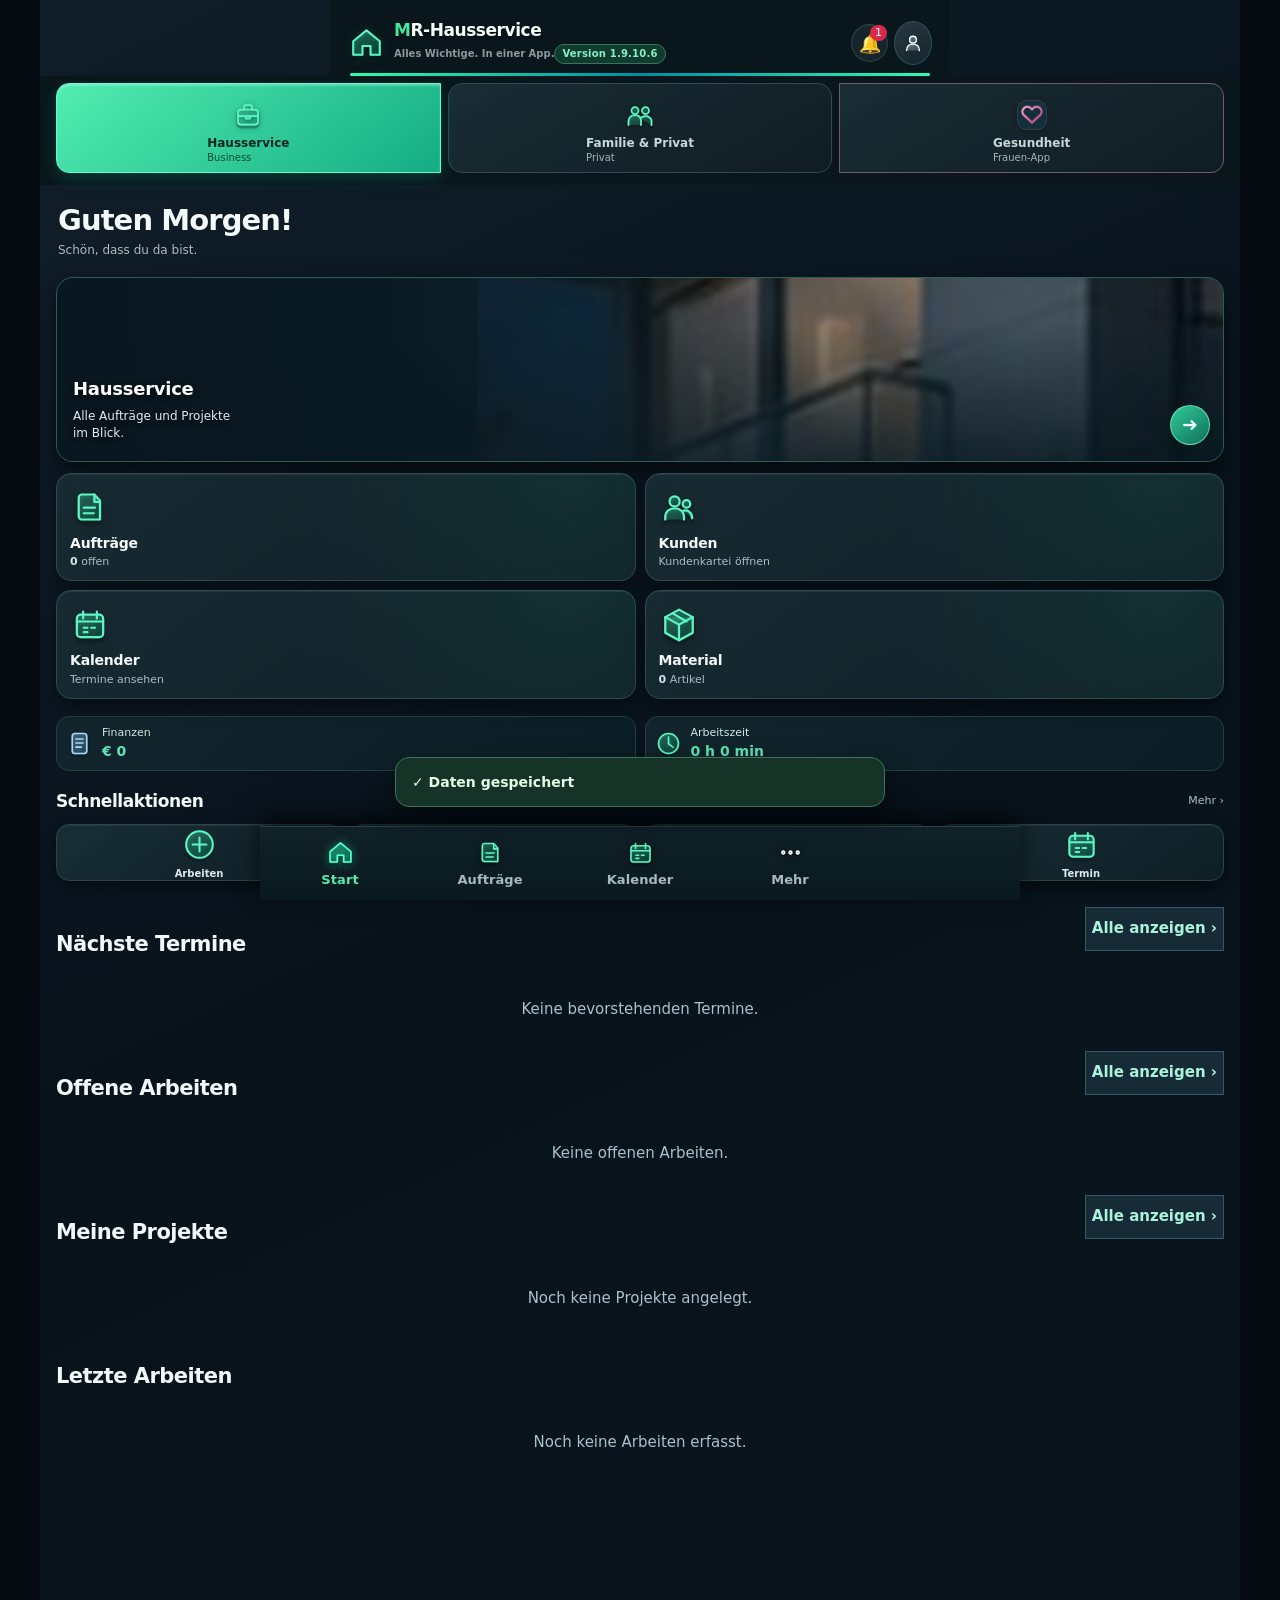
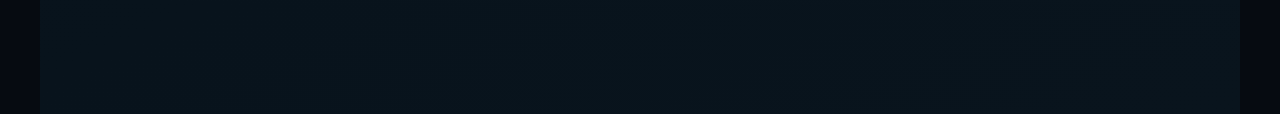
==== commit 705edabe: "V1.9.10.6: Putzlager strikt filtern, Handschuhe in Paaren erfassen, doppelte Kacheln korrigieren" ====
--- a/index.html
+++ b/index.html
@@ -361,7 +361,7 @@
 @media(max-width:380px){.mrmap-overview-chips b{font-size:21px}.mrmap-header h2{font-size:19px!important}.mrmap-outline{padding:9px 8px}.mrmap-title{font-size:21px}}
 
 </style>
-<link rel="stylesheet" href="p06_cleaning.css?build=199105"></head><body class="theme-green premium-v192" data-mrp-mode="business"><div aria-live="polite" hidden="" id="toast193" role="status"></div><div class="app"><header><div class="v2-brand"><img src="v2_assets/home.svg" alt=""/><div><strong>MR-Hausservice</strong><small>Alles Wichtige. In einer App.</small><span class="mr1986-version" aria-label="App-Version">Version 1.9.10.5</span></div></div><div class="top-actions"><span class="premium-save-indicator" id="premium-local-indicator" title="Lokaler Datenstatus">● Lokal</span><button class="bell-btn" id="notification-shortcut" title="Benachrichtigungen" type="button">🔔<span id="notification-count"></span></button><button type="button" class="v2-user-link" data-go="profile" aria-label="Profil öffnen"><img src="v2_assets/user.svg" alt=""/></button></div></header><div class="mrp-switch" role="group" aria-label="App-Bereich"><button aria-pressed="true" data-mrp-switch="business" type="button"><img class="mr-mode-icon" src="v2_assets/briefcase.svg" alt=""/><span><b>Hausservice</b><small>Business</small></span></button><button aria-pressed="false" data-mrp-switch="private" type="button"><img class="mr-mode-icon" src="v2_assets/group.svg" alt=""/><span><b>Familie & Privat</b><small>Privat</small></span></button><button aria-pressed="false" data-mrp-go="mrp-women" type="button" class="mrp-health-switch"><img class="mr-mode-icon" src="icons3d/ui-heart.svg" alt=""/><span><b>Gesundheit</b><small>Frauen-App</small></span></button></div><main>
+<link rel="stylesheet" href="p06_cleaning.css?build=199106"><link rel="stylesheet" href="p07_cleaning.css?build=199106"></head><body class="theme-green premium-v192" data-mrp-mode="business"><div aria-live="polite" hidden="" id="toast193" role="status"></div><div class="app"><header><div class="v2-brand"><img src="v2_assets/home.svg" alt=""/><div><strong>MR-Hausservice</strong><small>Alles Wichtige. In einer App.</small><span class="mr1986-version" aria-label="App-Version">Version 1.9.10.6</span></div></div><div class="top-actions"><span class="premium-save-indicator" id="premium-local-indicator" title="Lokaler Datenstatus">● Lokal</span><button class="bell-btn" id="notification-shortcut" title="Benachrichtigungen" type="button">🔔<span id="notification-count"></span></button><button type="button" class="v2-user-link" data-go="profile" aria-label="Profil öffnen"><img src="v2_assets/user.svg" alt=""/></button></div></header><div class="mrp-switch" role="group" aria-label="App-Bereich"><button aria-pressed="true" data-mrp-switch="business" type="button"><img class="mr-mode-icon" src="v2_assets/briefcase.svg" alt=""/><span><b>Hausservice</b><small>Business</small></span></button><button aria-pressed="false" data-mrp-switch="private" type="button"><img class="mr-mode-icon" src="v2_assets/group.svg" alt=""/><span><b>Familie & Privat</b><small>Privat</small></span></button><button aria-pressed="false" data-mrp-go="mrp-women" type="button" class="mrp-health-switch"><img class="mr-mode-icon" src="icons3d/ui-heart.svg" alt=""/><span><b>Gesundheit</b><small>Frauen-App</small></span></button></div><main>
 <section class="page active" id="home"><div class="hero" hidden><div class="hero-title">MR HAUSSERVICE <span class="leaf">✦</span></div><p>Dein privates Arbeitszentrum · V1.9.9.0</p><div class="hero-motto">ZUVERLÄSSIG · FLEXIBEL · NACHHALTIG</div><button class="hero-calendar" data-calendar-open="" type="button">▦<small>Kalender</small></button></div><div class="cards" id="summary" hidden></div><div id="today-display" hidden></div><section class="v2-business-landing dash1978" aria-label="Hausservice Startseite">
 <div class="v2-welcome"><h1>Guten Morgen!</h1><p>Schön, dass du da bist.</p></div>
 <button class="v2-photo-hero v2-photo-business" type="button" data-go="projects" aria-label="Hausservice: Arbeiten öffnen">
@@ -522,7 +522,7 @@
 });
 
 </script>
-<script src="js/p06_cleaning_store.js?build=199105"></script><script src="js/p06_cleaning_ui.js?build=199105"></script><script src="js/private1980.js?build=199105"></script><script src="js/variant2_1981.js?build=19990"></script><script src="js/finance_ledger1992.js?build=19990"></script><script src="js/shopping1996.js?build=19990"></script><script src="js/private_finance1991.js?build=19990"></script><script src="js/receipts1997.js?build=19990"></script><script src="js/pdf_receipts1998.js?build=19990"></script><script src="js/private_vehicles1992.js?build=19990"></script><script src="js/customers1995.js?build=19990"></script><script>document.addEventListener('DOMContentLoaded',()=>{const trigger=(id)=>document.getElementById(id)?.click();const bind=(id,fn)=>{const e=document.getElementById(id);if(e)e.addEventListener('click',fn)};bind('backup-hub-save1973',()=>trigger('export'));bind('backup-hub-load1973',()=>trigger('import'));bind('backup-hub-lager-save1973',()=>{const b=document.querySelector('#lager2-root [data-l2="export"]');if(b)b.click();else alert('Öffne zuerst den Lagerbereich.')});bind('backup-hub-lager-load1973',()=>{const b=document.querySelector('#lager2-root [data-l2="import"]');if(b)b.click();else alert('Öffne zuerst den Lagerbereich.')});});</script>
+<script src="js/p06_cleaning_store.js?build=199106"></script><script src="js/p06_cleaning_ui.js?build=199106"></script><script src="js/private1980.js?build=199106"></script><script src="js/variant2_1981.js?build=19990"></script><script src="js/finance_ledger1992.js?build=19990"></script><script src="js/shopping1996.js?build=19990"></script><script src="js/private_finance1991.js?build=19990"></script><script src="js/receipts1997.js?build=19990"></script><script src="js/pdf_receipts1998.js?build=19990"></script><script src="js/private_vehicles1992.js?build=19990"></script><script src="js/customers1995.js?build=19990"></script><script>document.addEventListener('DOMContentLoaded',()=>{const trigger=(id)=>document.getElementById(id)?.click();const bind=(id,fn)=>{const e=document.getElementById(id);if(e)e.addEventListener('click',fn)};bind('backup-hub-save1973',()=>trigger('export'));bind('backup-hub-load1973',()=>trigger('import'));bind('backup-hub-lager-save1973',()=>{const b=document.querySelector('#lager2-root [data-l2="export"]');if(b)b.click();else alert('Öffne zuerst den Lagerbereich.')});bind('backup-hub-lager-load1973',()=>{const b=document.querySelector('#lager2-root [data-l2="import"]');if(b)b.click();else alert('Öffne zuerst den Lagerbereich.')});});</script>
 <script>
 (function(){
   function verifyModules(){
--- a/p07_cleaning.css
+++ b/p07_cleaning.css
@@ -0,0 +1,19 @@
+/* P07 – concise navigation, reliable unique icon mapping, glove quick entry. */
+body.premium-v192 #mrp-household-root .mrc-house .mrp-tabs{display:grid!important;grid-template-columns:repeat(4,minmax(0,1fr));gap:9px!important;overflow:visible!important;padding:4px 0 9px!important}
+body.premium-v192 #mrp-household-root .mrc-house .mrp-tabs button{min-width:0!important;min-height:116px!important;white-space:normal;overflow-wrap:anywhere;font-size:11px!important}
+body.premium-v192 #mrp-household-root .mrc-house .mrp-tabs button:before{content:''!important;display:block!important;background-size:contain!important;background-position:center!important;background-repeat:no-repeat!important;width:61px;height:68px;flex-basis:68px;filter:drop-shadow(0 5px 4px #001e1ca8)}
+body.premium-v192 #mrp-household-root .mrc-house .mrp-tabs button[data-mrp-tab=overview]:before{background-image:url('icons3d/ui-home.svg')!important}
+body.premium-v192 #mrp-household-root .mrc-house .mrp-tabs button[data-mrp-tab=places]:before{background-image:url('icons3d/ui-home.svg')!important}
+body.premium-v192 #mrp-household-root .mrc-house .mrp-tabs button[data-mrp-tab=tasks]:before{background-image:url('icons3d/ui-calendar.svg')!important}
+body.premium-v192 #mrp-household-root .mrc-house .mrp-tabs button[data-mrp-tab=clean]:before{background-image:url('icons3d/cleaning.png')!important}
+body.premium-v192 #mrp-household-root .mrc-house .mrp-tabs button[data-mrp-tab=p06]:before{background-image:url('icons3d/box.png')!important}
+body.premium-v192 #mrp-household-root .mrc-house .mrp-tabs button[data-mrp-tab=devices]:before{background-image:url('icons3d/drill.png')!important}
+body.premium-v192 #mrp-household-root .mrc-house .mrp-tabs button[data-mrp-tab=knowledge]:before{background-image:url('icons3d/ui-work.svg')!important}
+body.premium-v192 #mrp-household-root .mrc-house .mrp-tabs button[data-mrp-tab=reports]:before{background-image:url('icons3d/ui-money.svg')!important}
+.p07-glove-banner{border:1px solid #58c8a4;border-radius:16px;padding:11px;display:flex;align-items:center;gap:12px;background:linear-gradient(130deg,#093d37,#0b262f);margin:13px 0}
+.p07-glove-banner img{height:56px;width:56px;object-fit:contain;flex-shrink:0}
+.p07-glove-banner>div{min-width:0;flex:1}.p07-glove-banner b,.p07-glove-banner small{display:block}.p07-glove-banner small{font-size:12px;line-height:1.35;margin-top:5px;color:#b8e4d4}.p07-glove-banner button{white-space:normal;font-weight:800}
+.p07-two{display:grid;grid-template-columns:1fr 1fr;gap:10px}.p07-quickbuttons{display:flex;gap:7px;flex-wrap:wrap;align-items:center}.p07-quickbuttons span{font-size:12px;color:#c0e9da}.p07-quickbuttons button{padding:11px;border:1px solid #53ae95;color:#eaffee;border-radius:12px;background:#175549;min-height:44px;flex:1 1 70px;font-weight:750}
+.p07-explainer{font-size:13px;color:#b8e4d4;line-height:1.5}.p07-mapping-others{margin-top:18px;border:1px solid #386b63;border-radius:12px;padding:10px}.p07-mapping-others summary{cursor:pointer;padding:8px;font-size:14px;font-weight:750;color:#a6f2d2}
+.p07-extra-links{display:flex;flex-wrap:wrap;gap:8px;margin:12px 0}.p07-extra-links button{background:#102d31;border:1px solid #376a62;color:#d0f5e4;border-radius:10px;padding:10px 12px;font-size:12px;min-height:42px;cursor:pointer}
+@media(max-width:405px){.p07-glove-banner{flex-wrap:wrap}.p07-glove-banner>div{flex:1 1 calc(100% - 80px)}.p07-glove-banner button{flex:1 1 100%}.p07-two{grid-template-columns:1fr}body.premium-v192 #mrp-household-root .mrc-house .mrp-tabs button:before{width:54px;height:60px;flex-basis:60px}}
